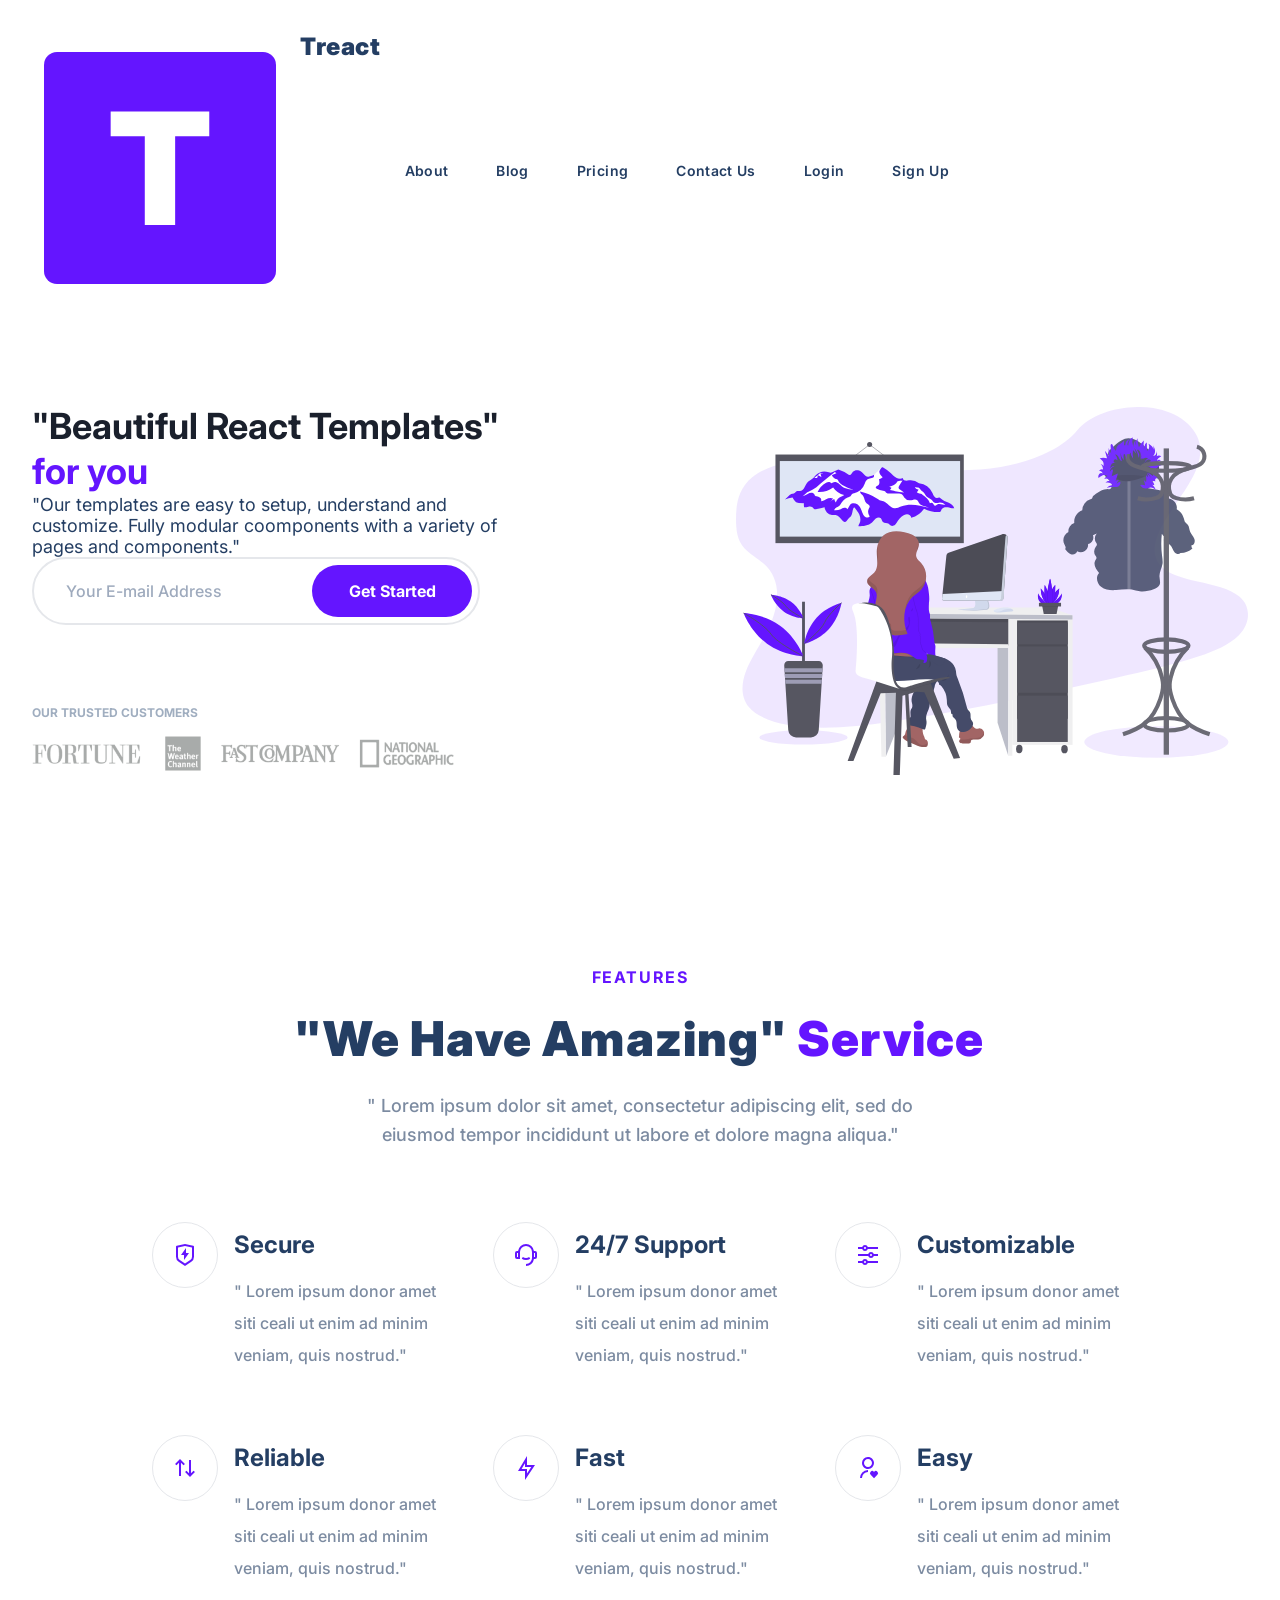
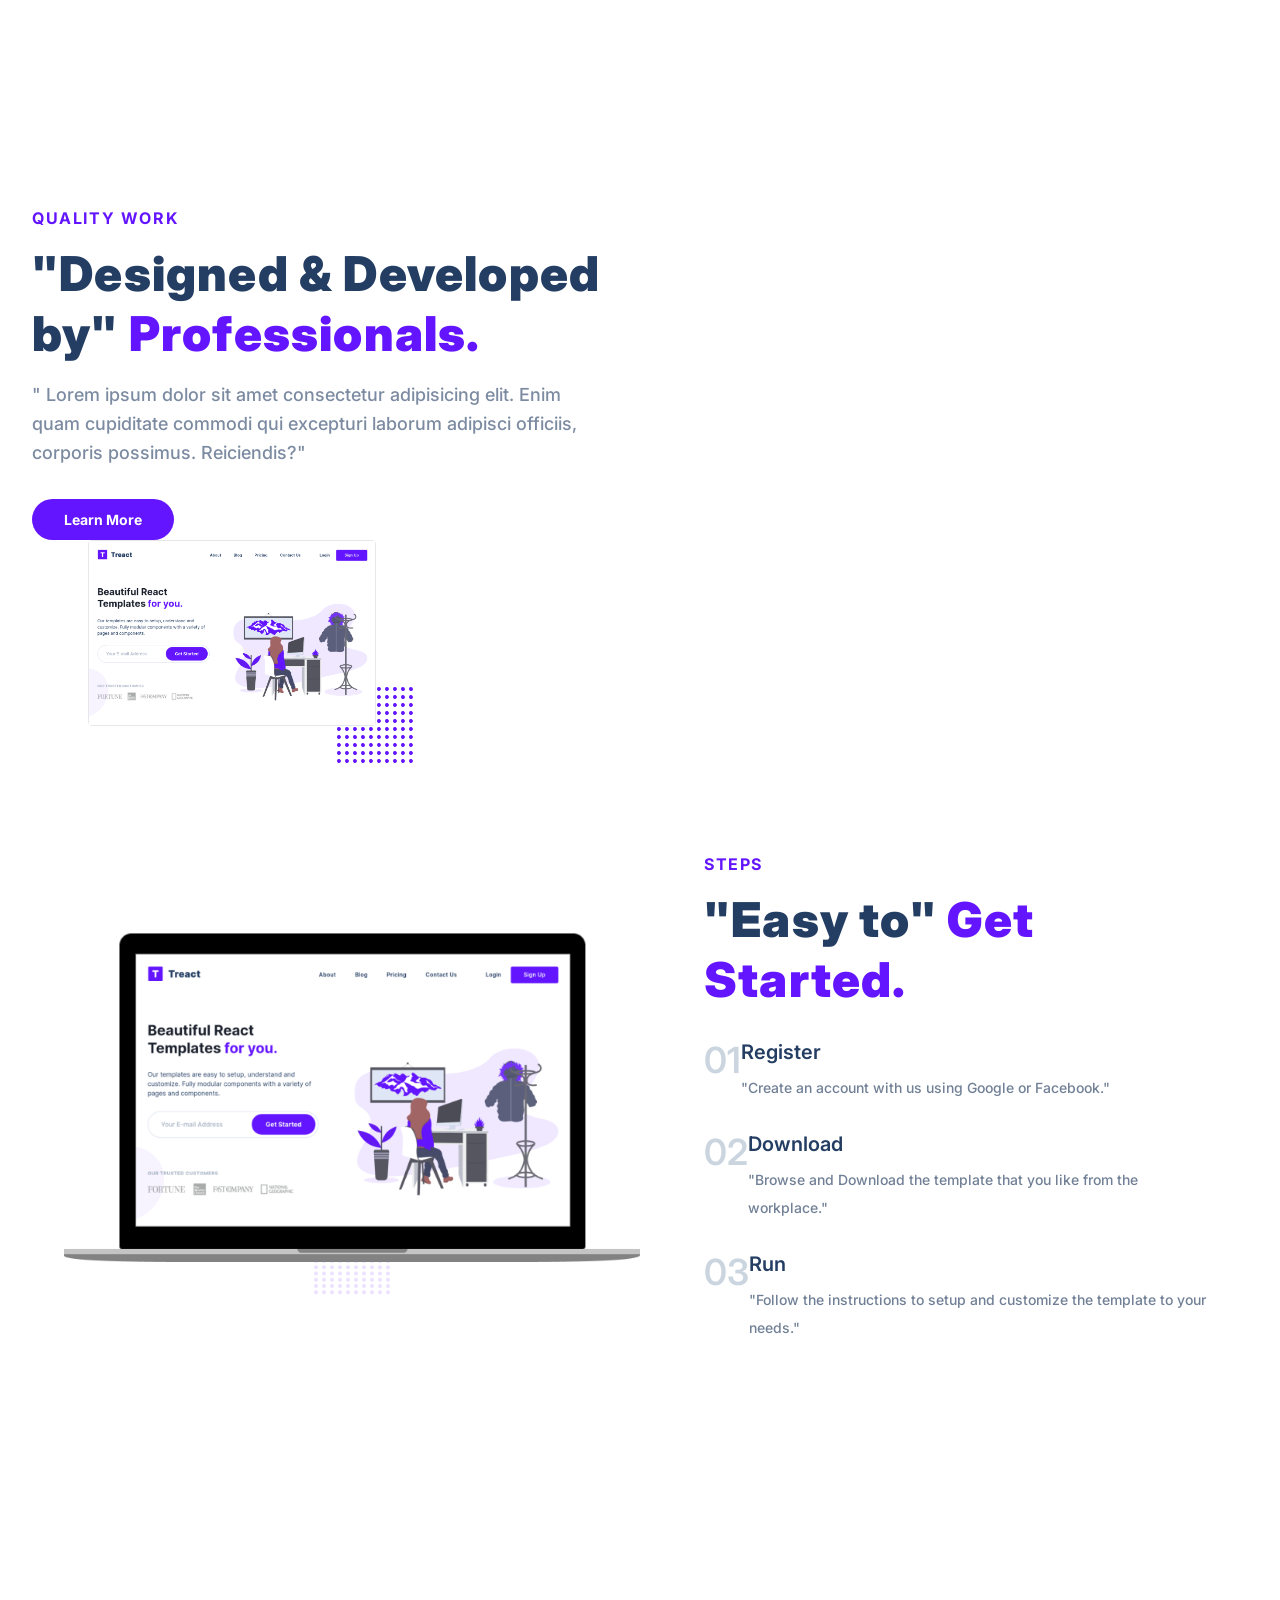
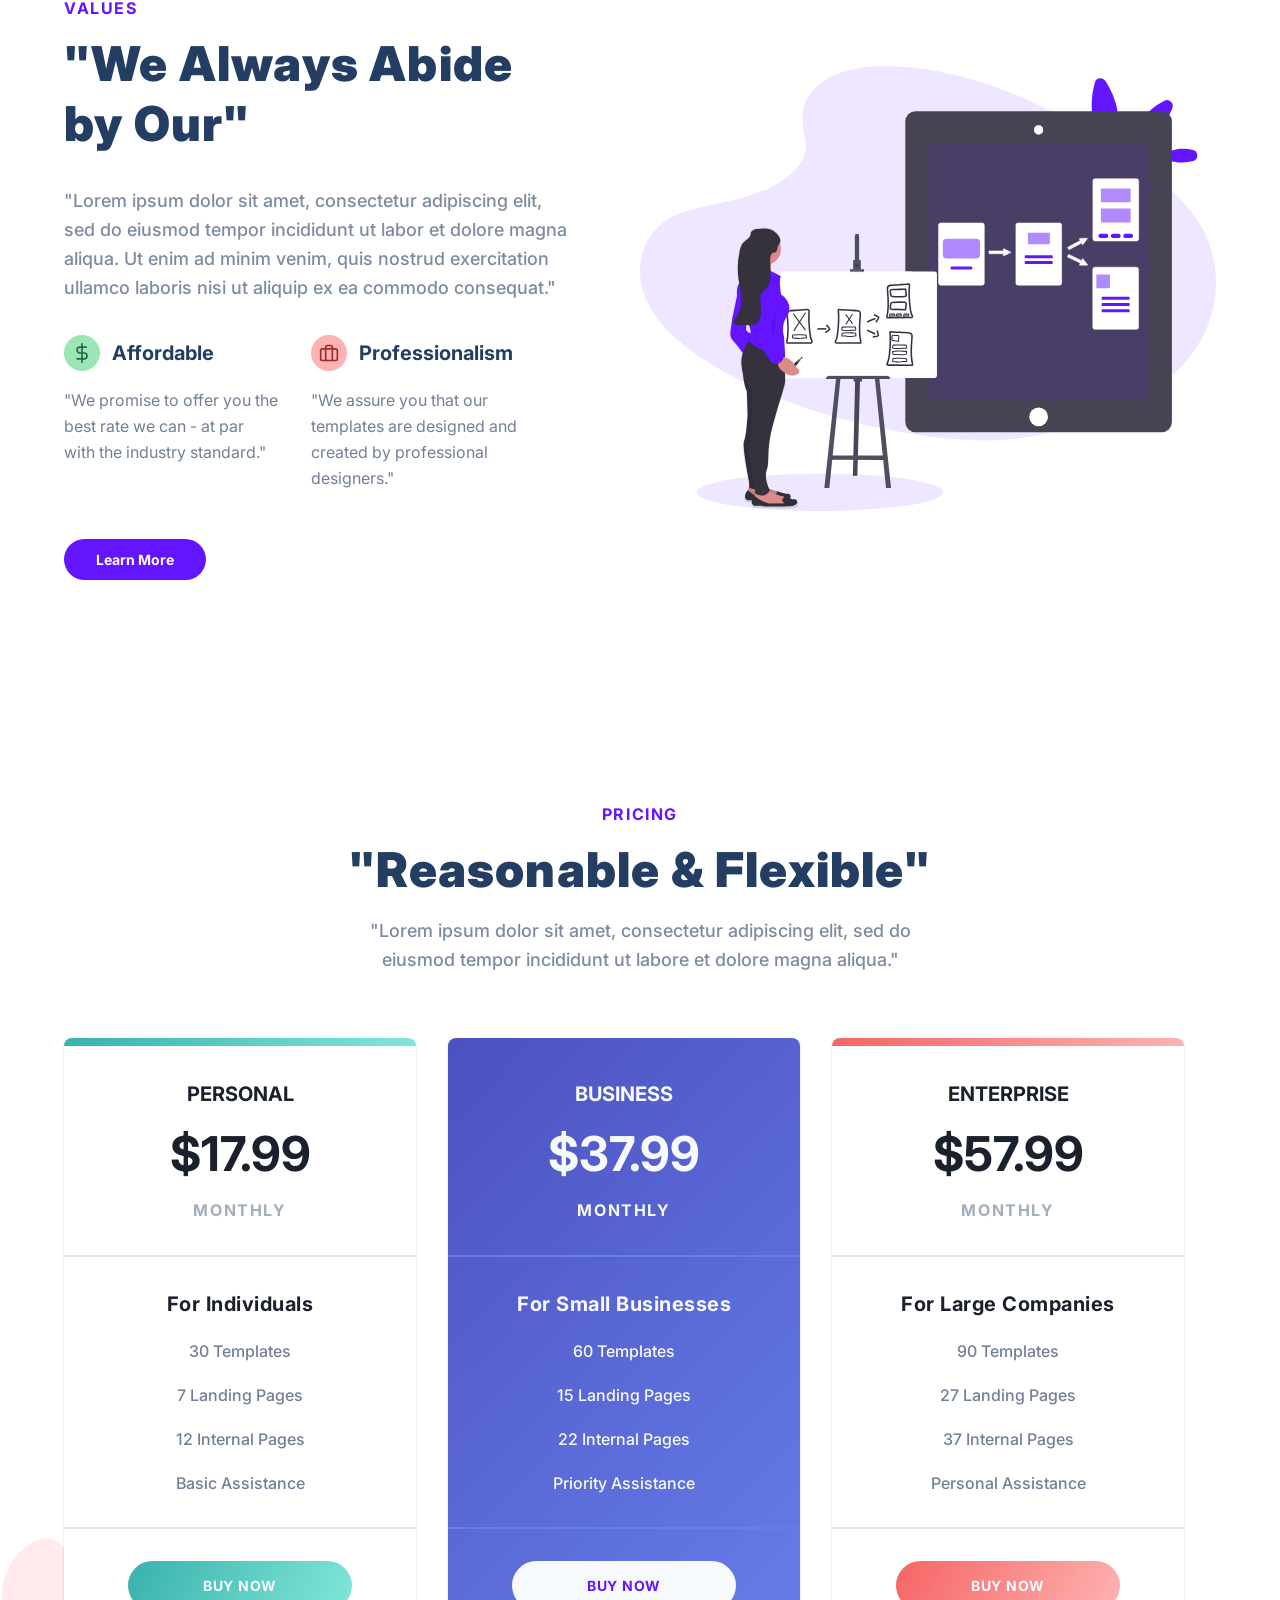
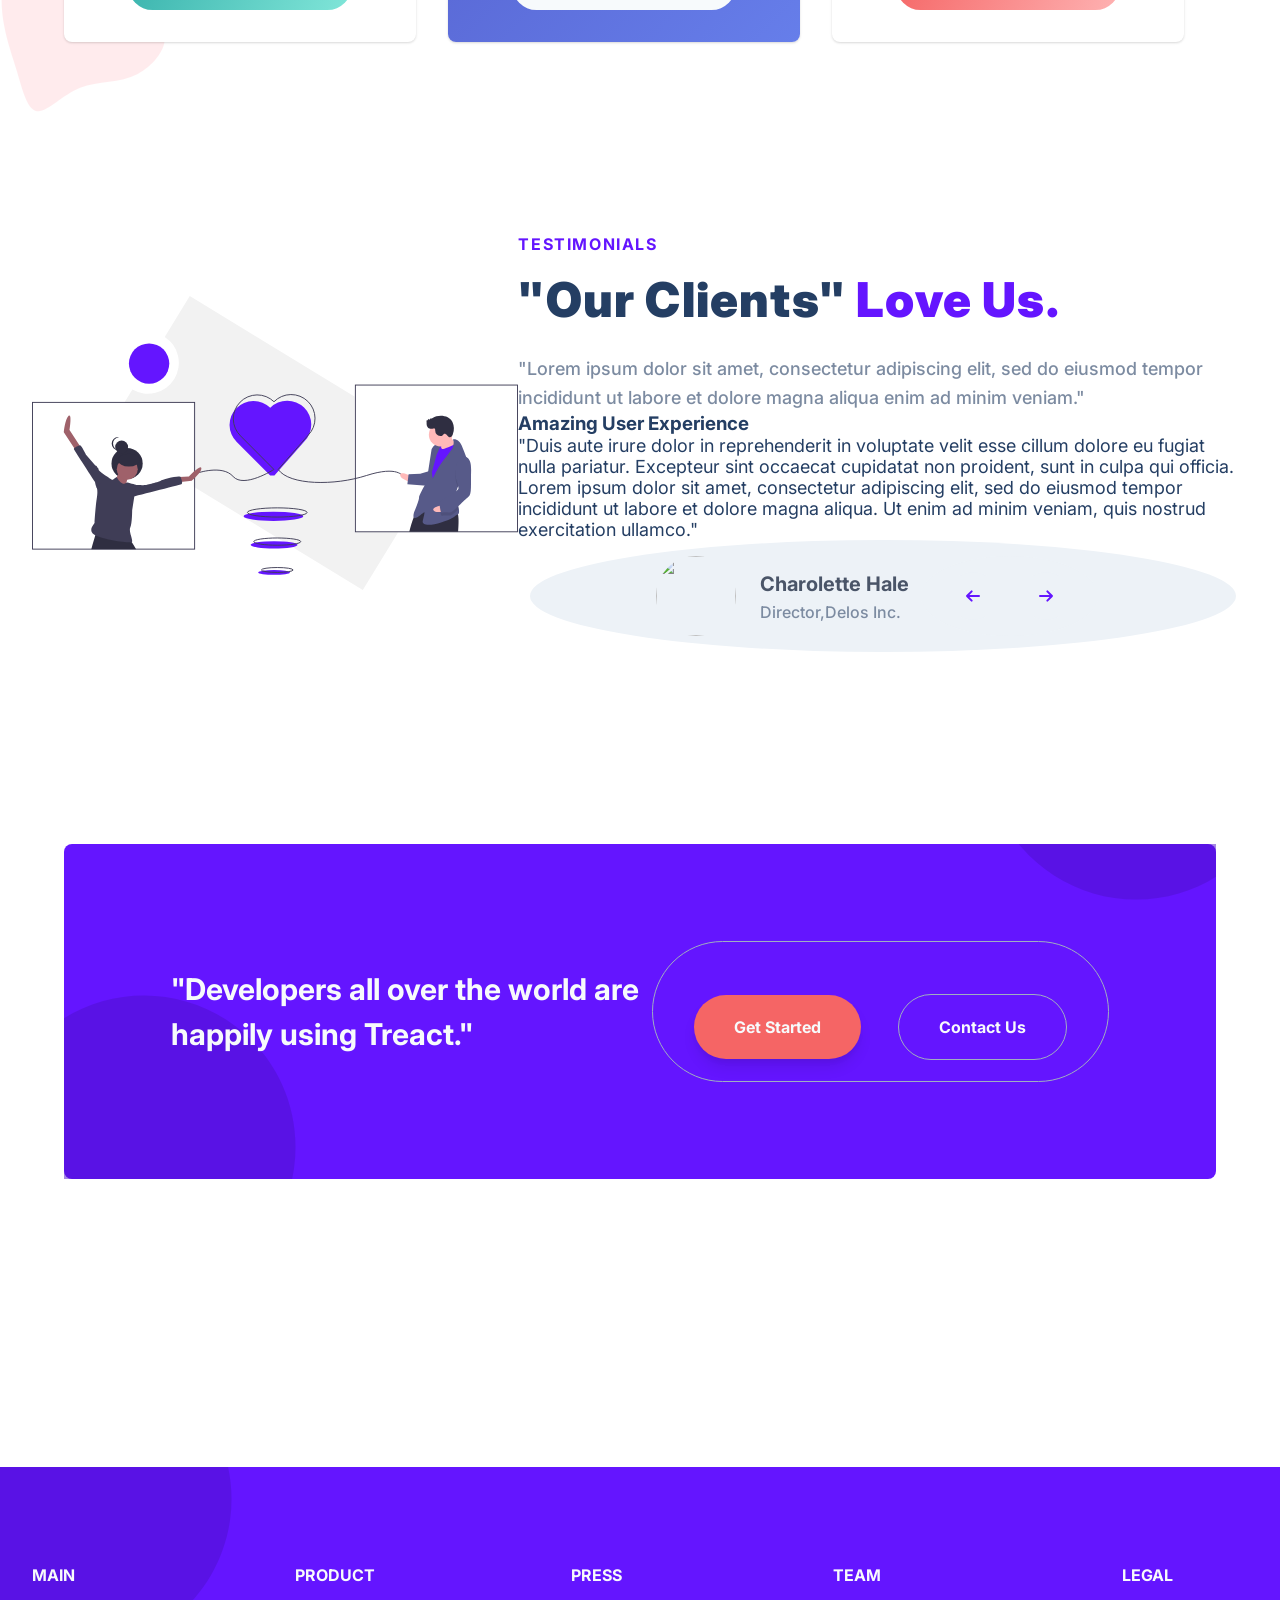
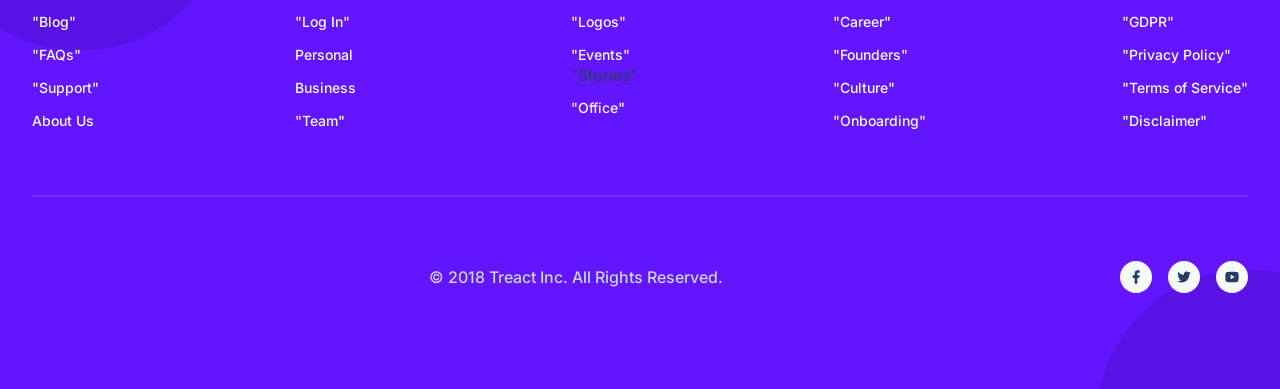
==== index.html @ 3cca5824 "module 2 final project" ====
<!doctype html>
<html lang="en">

<head>
    <meta charset="UTF-8" />
    <meta http-equiv="X-UA-Compatible" content="IE=edge" />
    <meta name="viewport" content="width=device-width, initial-scale=1.0" />
    <title>Module 2 Final project</title>
    <link rel="stylesheet" href="style.css" />
    <link rel="stylesheet" href="https://pro.fontawesome.com/releases/v5.10.0/css/all.css"
        integrity="sha384-AYmEC3Yw5cVb3ZcuHtOA93w35dYTsvhLPVnYs9eStHfGJvOvKxVfELGroGkvsg+p" crossorigin="anonymous" />
    <script src="script.js"></script>
</head>

<body>
    <section id="landing">
        <nav>
            <div class="nav__logo">
                <img src="./assets/logo.svg" alt="LOGO">
            </div>
            <div class="nav__logo--title">Treact</div>
            <div class="nav__links">
                <a href="#" class="nav__link">About</a>
                <a href="#" class="nav__link">Blog</a>
                <a href="#" class="nav__link">Pricing</a>
                <a href="#" class="nav__link">Contact Us</a>
                <a href="#" class="nav__link">Login</a>
                <a href="#" class="nav__link nav__link--primary">Sign Up</a>
            </div>
            <button class="btn__menu" onclick="openMenu()"><svg xmlns="http://www.w3.org/2000/svg" width="24"
                    height="24" viewBox="0 0 24 24" fill="none" stroke="currentColor" stroke-width="2"
                    stroke-linecap="round" stroke-linejoin="round" class="btn__menu--svg">
                    <line x1="3" y1="12" x2="21" y2="12"></line>
                    <line x1="3" y1="6" x2="21" y2="6"></line>
                    <line x1="3" y1="18" x2="21" y2="18"></line>
                </svg>
            </button>
            </div>
        </nav>
        <div class="menu">
            <button class="btn__menu--close" onclick="closeMenu()"><svg xmlns="http://www.w3.org/2000/svg" width="24"
                    height="24" viewBox="0 0 24 24" fill="none" stroke="currentColor" stroke-width="2"
                    stroke-linecap="round" stroke-linejoin="round" class="light___StyledCloseIcon-lj69nl-14 fASujC">
                    <line x1="18" y1="6" x2="6" y2="18"></line>
                    <line x1="6" y1="6" x2="18" y2="18"></line>
                </svg>
            </button>
            <div class="menu__links">
                <a href="about" class="menu__link" onclick="closeMenu()">About</a>
                <a href="blog" class="menu__link" onclick="closeMenu()">Blog</a>
                <a href="pricing" class="menu__link" onclick="closeMenu()">Pricing</a>
                <a href="contact us" class="menu__link" onclick="closeMenu()">Contact us</a>
                <a href="login" class="menu__link" onclick="closeMenu()">Login</a>
                <a href="signup" class="menu__link menu__link--primary" onclick="closeMenu()">Sign up</a>
            </div>
        </div>
        <header>
            <div class="container">
                <div class="row">
                    <div class="header__description">
                        <h1>
                            "Beautiful React Templates"
                            <span class="purple">for you</span>
                        </h1>
                        <p class="header__descriptiton--para">
                            "Our templates are easy to setup, understand and customize. Fully modular coomponents with a
                            variety of pages and components."
                        </p>
                        <div class="header__email">
                            <input type="text" class="header__email--input" placeholder="Your E-mail Address">
                            <button class="header__email--btn">Get Started</button>
                        </div>
                        <p class="header__customers--title">OUR TRUSTED CUSTOMERS</p>
                        <img src="./assets/customers-logo-strip.680ac7c2e8ae28161d2c.png" class="header__customers">
                    </div>
                    <figure class="header__img--wrapper">
                        <img src="./assets/design-illustration-2.6da6a00b20c07c4a9b65d1870679e1b8.svg"
                            class="header__img">
                    </figure>
                </div>
            </div>
        </header>
    </section>
    <main>
        <section id="features">
            <div class="container">
                <div class="row__narrow">
                    <h4 class="section__tag">FEATURES</h4>
                    <h2 class="section__title">
                        "We Have Amazing"
                        <span class="purple">Service</span>
                    </h2>
                    <div class="section__para">
                        " Lorem ipsum dolor sit amet, consectetur adipiscing elit, sed do
                        eiusmod tempor incididunt ut labore et dolore magna aliqua."
                    </div>
                    <div class="features">
                        <div class="feature">
                            <div class="feature__row">
                                <figure class="feature__img--wrapper">
                                    <img src="./assets/shield-icon.daefe14b320b14fbd9cbd18908ac93ec.svg"
                                        class="feature__img">
                                </figure>
                                <div class="feature__text">
                                    <h2 class="feature__title">Secure</h2>
                                    <p class="feature__para">
                                        " Lorem ipsum donor amet siti ceali ut enim ad minim veniam,
                                        quis nostrud."
                                    </p>
                                </div>
                            </div>
                        </div>
                        <div class="feature">
                            <div class="feature__row">
                                <figure class="feature__img--wrapper">
                                    <img src="./assets/support-icon.f9253ffa8cb6ffde5bbaa05eb5136375.svg"
                                        class="feature__img">
                                </figure>
                                <div class="feature__text">
                                    <h2 class="feature__title">24/7 Support</h2>
                                    <p class="feature__para">
                                        " Lorem ipsum donor amet siti ceali ut enim ad minim veniam,
                                        quis nostrud."
                                    </p>
                                </div>
                            </div>
                        </div>
                        <div class="feature">
                            <div class="feature__row">
                                <figure class="feature__img--wrapper">
                                    <img src="./assets/customize-icon.367468c90fd796009b97fbfba67b2c6a.svg"
                                        class="feature__img">
                                </figure>
                                <div class="feature__text">
                                    <h2 class="feature__title">Customizable</h2>
                                    <p class="feature__para">
                                        " Lorem ipsum donor amet siti ceali ut enim ad minim veniam,
                                        quis nostrud."
                                    </p>
                                </div>
                            </div>
                        </div>
                        <div class="feature">
                            <div class="feature__row">
                                <figure class="feature__img--wrapper">
                                    <img src="./assets/reliable-icon.1367510a8f0a1bec76dc425d25f92f43.svg"
                                        class="feature__img">
                                </figure>
                                <div class="feature__text">
                                    <h2 class="feature__title">Reliable</h2>
                                    <p class="feature__para">
                                        " Lorem ipsum donor amet siti ceali ut enim ad minim veniam,
                                        quis nostrud."
                                    </p>
                                </div>
                            </div>
                        </div>
                        <div class="feature">
                            <div class="feature__row">
                                <figure class="feature__img--wrapper">
                                    <img src="./assets/fast-icon.dbb971a73d4805d2fc3bcdacdb55beba.svg"
                                        class="feature__img">
                                </figure>
                                <div class="feature__text">
                                    <h2 class="feature__title">Fast</h2>
                                    <p class="feature__para">
                                        " Lorem ipsum donor amet siti ceali ut enim ad minim veniam,
                                        quis nostrud."
                                    </p>
                                </div>
                            </div>
                        </div>
                        <div class="feature">
                            <div class="feature__row">
                                <figure class="feature__img--wrapper">
                                    <img src="./assets/simple-icon.673b7e1750b2a4ef32907fc164828d00.svg"
                                        class="feature__img">
                                </figure>
                                <div class="feature__text">
                                    <h2 class="feature__title">Easy</h2>
                                    <p class="feature__para">
                                        " Lorem ipsum donor amet siti ceali ut enim ad minim veniam,
                                        quis nostrud."
                                    </p>
                                </div>
                            </div>
                        </div>
                    </div>
                </div>
            </div>
        </section>
        <section id="quality">
            <div class="container">
                <div class="row">
                    <div class="quality__description">
                        <div class="section__tag">QUALITY WORK</div>
                        <h2 class="section__title">
                            "Designed & Developed by"
                            <span class="purple">Professionals.</span>
                        </h2>
                        <p class="section__para">
                            " Lorem ipsum dolor sit amet consectetur adipisicing elit. Enim
                            quam cupiditate commodi qui excepturi laborum adipisci officiis,
                            corporis possimus. Reiciendis?"
                        </p>
                        <button class="btn">Learn More</button>
                        <figure class="quality__img--wrapper">
                            <img src="./assets/hero-screenshot-1.40a097b525c2f8c9808e.png" class="quality__img">
                            <svg viewBox="0 0 1280 1280" class="quality__grid">
                                <path
                                    d="M55 33.5C44.5 37 35 47.6 32.8 58.3c-4.3 20.6 16.3 41.2 36.9 36.9 15.5-3.2 27.5-19 26-33.9-1.1-10.5-9-21.3-19-26.2-6.1-2.9-15.5-3.6-21.7-1.6zM183 33.5c-15.1 5-25.3 21.6-22.2 36.2 2.5 11.9 13.6 23 25.4 25.5 19.4 4.1 39.5-14.2 37.5-33.9-1.1-10.5-9-21.3-19-26.2-6.1-2.9-15.5-3.6-21.7-1.6zM311 33.5c-10.5 3.5-20 14.1-22.2 24.8-4.3 20.6 16.3 41.2 36.9 36.9 15.5-3.2 27.5-19 26-33.9-1.1-10.5-9-21.3-19-26.2-6.1-2.9-15.5-3.6-21.7-1.6zM439 33.5c-10.5 3.5-20 14.1-22.2 24.8-4.3 20.6 16.3 41.2 36.9 36.9 15.5-3.2 27.5-19 26-33.9-1.1-10.5-9-21.3-19-26.2-6.1-2.9-15.5-3.6-21.7-1.6zM567 33.5c-10.5 3.5-20 14.1-22.2 24.8-4.3 20.6 16.3 41.2 36.9 36.9 15.5-3.2 27.5-19 26-33.9-1.1-10.5-9-21.3-19-26.2-6.1-2.9-15.5-3.6-21.7-1.6zM695 33.5c-10.5 3.5-20 14.1-22.2 24.8-4.3 20.6 16.3 41.2 36.9 36.9 15.5-3.2 27.5-19 26-33.9-1.1-10.5-9-21.3-19-26.2-6.1-2.9-15.5-3.6-21.7-1.6zM823 33.5c-10.5 3.5-20 14.1-22.2 24.8-4.3 20.6 16.3 41.2 36.9 36.9 15.5-3.2 27.5-19 26-33.9-1.1-10.5-9-21.3-19-26.2-6.1-2.9-15.5-3.6-21.7-1.6zM951 33.5c-10.5 3.5-20 14.1-22.2 24.8-4.3 20.6 16.3 41.2 36.9 36.9 15.5-3.2 27.5-19 26-33.9-1.1-10.5-9-21.3-19-26.2-6.1-2.9-15.5-3.6-21.7-1.6zM1079 33.5c-10.5 3.5-20 14.1-22.2 24.8-2.5 11.7 3.2 24.4 14.2 31.9 10.7 7.4 22.9 7.5 33.7.3 17.7-11.8 20.1-33.8 5.3-48.5-8.5-8.6-20.7-11.9-31-8.5zM1207 33.5c-10.5 3.5-20 14.1-22.2 24.8-2.5 11.7 3.2 24.4 14.2 31.9 10.7 7.4 22.9 7.5 33.7.3 17.7-11.8 20.1-33.8 5.3-48.5-8.5-8.6-20.7-11.9-31-8.5zM55 161.5c-10.5 3.5-20 14.1-22.2 24.8-4.3 20.6 16.3 41.2 36.9 36.9 15.5-3.2 27.5-19 26-33.9-1.1-10.5-9-21.3-19-26.2-6.1-2.9-15.5-3.6-21.7-1.6zM183 161.5c-15.1 5-25.3 21.6-22.2 36.2 2.5 11.9 13.6 23 25.4 25.5 19.4 4.1 39.5-14.2 37.5-33.9-1.1-10.5-9-21.3-19-26.2-6.1-2.9-15.5-3.6-21.7-1.6zM311 161.5c-10.5 3.5-20 14.1-22.2 24.8-4.3 20.6 16.3 41.2 36.9 36.9 15.5-3.2 27.5-19 26-33.9-1.1-10.5-9-21.3-19-26.2-6.1-2.9-15.5-3.6-21.7-1.6zM439 161.5c-10.5 3.5-20 14.1-22.2 24.8-4.3 20.6 16.3 41.2 36.9 36.9 15.5-3.2 27.5-19 26-33.9-1.1-10.5-9-21.3-19-26.2-6.1-2.9-15.5-3.6-21.7-1.6zM567 161.5c-10.5 3.5-20 14.1-22.2 24.8-4.3 20.6 16.3 41.2 36.9 36.9 15.5-3.2 27.5-19 26-33.9-1.1-10.5-9-21.3-19-26.2-6.1-2.9-15.5-3.6-21.7-1.6zM695 161.5c-10.5 3.5-20 14.1-22.2 24.8-4.3 20.6 16.3 41.2 36.9 36.9 15.5-3.2 27.5-19 26-33.9-1.1-10.5-9-21.3-19-26.2-6.1-2.9-15.5-3.6-21.7-1.6zM823 161.5c-10.5 3.5-20 14.1-22.2 24.8-4.3 20.6 16.3 41.2 36.9 36.9 15.5-3.2 27.5-19 26-33.9-1.1-10.5-9-21.3-19-26.2-6.1-2.9-15.5-3.6-21.7-1.6zM951 161.5c-10.5 3.5-20 14.1-22.2 24.8-4.3 20.6 16.3 41.2 36.9 36.9 15.5-3.2 27.5-19 26-33.9-1.1-10.5-9-21.3-19-26.2-6.1-2.9-15.5-3.6-21.7-1.6zM1079 161.5c-10.5 3.5-20 14.1-22.2 24.8-2.5 11.7 3.2 24.4 14.2 31.9 10.7 7.4 22.9 7.5 33.7.3 17.7-11.8 20.1-33.8 5.3-48.5-8.5-8.6-20.7-11.9-31-8.5zM1207 161.5c-10.5 3.5-20 14.1-22.2 24.8-2.5 11.7 3.2 24.4 14.2 31.9 10.7 7.4 22.9 7.5 33.7.3 17.7-11.8 20.1-33.8 5.3-48.5-8.5-8.6-20.7-11.9-31-8.5zM55 289.5c-10.5 3.5-20 14.1-22.2 24.8-4.3 20.6 16.3 41.2 36.9 36.9 15.5-3.2 27.5-19 26-33.9-1.1-10.5-9-21.3-19-26.2-6.1-2.9-15.5-3.6-21.7-1.6zM183 289.5c-10.5 3.5-20 14.1-22.2 24.8-4.3 20.6 16.3 41.2 36.9 36.9 15.5-3.2 27.5-19 26-33.9-1.1-10.5-9-21.3-19-26.2-6.1-2.9-15.5-3.6-21.7-1.6zM311 289.5c-10.5 3.5-20 14.1-22.2 24.8-4.3 20.6 16.3 41.2 36.9 36.9 15.5-3.2 27.5-19 26-33.9-1.1-10.5-9-21.3-19-26.2-6.1-2.9-15.5-3.6-21.7-1.6zM439 289.5c-10.5 3.5-20 14.1-22.2 24.8-4.3 20.6 16.3 41.2 36.9 36.9 15.5-3.2 27.5-19 26-33.9-1.1-10.5-9-21.3-19-26.2-6.1-2.9-15.5-3.6-21.7-1.6zM567 289.5c-10.5 3.5-20 14.1-22.2 24.8-4.3 20.6 16.3 41.2 36.9 36.9 15.5-3.2 27.5-19 26-33.9-1.1-10.5-9-21.3-19-26.2-6.1-2.9-15.5-3.6-21.7-1.6zM695 289.5c-10.5 3.5-20 14.1-22.2 24.8-4.3 20.6 16.3 41.2 36.9 36.9 15.5-3.2 27.5-19 26-33.9-1.1-10.5-9-21.3-19-26.2-6.1-2.9-15.5-3.6-21.7-1.6zM823 289.5c-10.5 3.5-20 14.1-22.2 24.8-4.3 20.6 16.3 41.2 36.9 36.9 15.5-3.2 27.5-19 26-33.9-1.1-10.5-9-21.3-19-26.2-6.1-2.9-15.5-3.6-21.7-1.6zM951 289.5c-10.5 3.5-20 14.1-22.2 24.8-4.3 20.6 16.3 41.2 36.9 36.9 15.5-3.2 27.5-19 26-33.9-1.1-10.5-9-21.3-19-26.2-6.1-2.9-15.5-3.6-21.7-1.6zM1079 289.5c-10.5 3.5-20 14.1-22.2 24.8-4.3 20.6 16.3 41.2 36.9 36.9 15.5-3.2 27.5-19 26-33.9-1.1-10.5-9-21.3-19-26.2-6.1-2.9-15.5-3.6-21.7-1.6zM1207 289.5c-10.5 3.5-20 14.1-22.2 24.8-4.3 20.6 16.3 41.2 36.9 36.9 15.5-3.2 27.5-19 26-33.9-1.1-10.5-9-21.3-19-26.2-6.1-2.9-15.5-3.6-21.7-1.6zM55 417.5c-10.5 3.5-20 14.1-22.2 24.8-4.3 20.6 16.3 41.2 36.9 36.9 15.5-3.2 27.5-19 26-33.9-1.1-10.5-9-21.3-19-26.2-6.1-2.9-15.5-3.6-21.7-1.6zM183 417.5c-10.5 3.5-20 14.1-22.2 24.8-4.3 20.6 16.3 41.2 36.9 36.9 15.5-3.2 27.5-19 26-33.9-1.1-10.5-9-21.3-19-26.2-6.1-2.9-15.5-3.6-21.7-1.6zM311 417.5c-10.5 3.5-20 14.1-22.2 24.8-4.3 20.6 16.3 41.2 36.9 36.9 15.5-3.2 27.5-19 26-33.9-1.1-10.5-9-21.3-19-26.2-6.1-2.9-15.5-3.6-21.7-1.6zM439 417.5c-10.5 3.5-20 14.1-22.2 24.8-4.3 20.6 16.3 41.2 36.9 36.9 15.5-3.2 27.5-19 26-33.9-1.1-10.5-9-21.3-19-26.2-6.1-2.9-15.5-3.6-21.7-1.6zM567 417.5c-10.5 3.5-20 14.1-22.2 24.8-4.3 20.6 16.3 41.2 36.9 36.9 15.5-3.2 27.5-19 26-33.9-1.1-10.5-9-21.3-19-26.2-6.1-2.9-15.5-3.6-21.7-1.6zM695 417.5c-10.5 3.5-20 14.1-22.2 24.8-4.3 20.6 16.3 41.2 36.9 36.9 15.5-3.2 27.5-19 26-33.9-1.1-10.5-9-21.3-19-26.2-6.1-2.9-15.5-3.6-21.7-1.6zM823 417.5c-10.5 3.5-20 14.1-22.2 24.8-4.3 20.6 16.3 41.2 36.9 36.9 15.5-3.2 27.5-19 26-33.9-1.1-10.5-9-21.3-19-26.2-6.1-2.9-15.5-3.6-21.7-1.6zM951 417.5c-10.5 3.5-20 14.1-22.2 24.8-4.3 20.6 16.3 41.2 36.9 36.9 15.5-3.2 27.5-19 26-33.9-1.1-10.5-9-21.3-19-26.2-6.1-2.9-15.5-3.6-21.7-1.6zM1079 417.5c-10.5 3.5-20 14.1-22.2 24.8-4.3 20.6 16.3 41.2 36.9 36.9 15.5-3.2 27.5-19 26-33.9-1.1-10.5-9-21.3-19-26.2-6.1-2.9-15.5-3.6-21.7-1.6zM1207 417.5c-10.5 3.5-20 14.1-22.2 24.8-4.3 20.6 16.3 41.2 36.9 36.9 15.5-3.2 27.5-19 26-33.9-1.1-10.5-9-21.3-19-26.2-6.1-2.9-15.5-3.6-21.7-1.6zM55 545.5c-10.5 3.5-20 14.1-22.2 24.8-4.3 20.6 16.3 41.2 36.9 36.9 15.5-3.2 27.5-19 26-33.9-1.1-10.5-9-21.3-19-26.2-6.1-2.9-15.5-3.6-21.7-1.6zM183 545.5c-10.5 3.5-20 14.1-22.2 24.8-4.3 20.6 16.3 41.2 36.9 36.9 15.5-3.2 27.5-19 26-33.9-1.1-10.5-9-21.3-19-26.2-6.1-2.9-15.5-3.6-21.7-1.6zM311 545.5c-10.5 3.5-20 14.1-22.2 24.8-4.3 20.6 16.3 41.2 36.9 36.9 15.5-3.2 27.5-19 26-33.9-1.1-10.5-9-21.3-19-26.2-6.1-2.9-15.5-3.6-21.7-1.6zM439 545.5c-10.5 3.5-20 14.1-22.2 24.8-4.3 20.6 16.3 41.2 36.9 36.9 15.5-3.2 27.5-19 26-33.9-1.1-10.5-9-21.3-19-26.2-6.1-2.9-15.5-3.6-21.7-1.6zM567 545.5c-10.5 3.5-20 14.1-22.2 24.8-4.3 20.6 16.3 41.2 36.9 36.9 15.5-3.2 27.5-19 26-33.9-1.1-10.5-9-21.3-19-26.2-6.1-2.9-15.5-3.6-21.7-1.6zM695 545.5c-10.5 3.5-20 14.1-22.2 24.8-4.3 20.6 16.3 41.2 36.9 36.9 15.5-3.2 27.5-19 26-33.9-1.1-10.5-9-21.3-19-26.2-6.1-2.9-15.5-3.6-21.7-1.6zM823 545.5c-10.5 3.5-20 14.1-22.2 24.8-4.3 20.6 16.3 41.2 36.9 36.9 15.5-3.2 27.5-19 26-33.9-1.1-10.5-9-21.3-19-26.2-6.1-2.9-15.5-3.6-21.7-1.6zM951 545.5c-10.5 3.5-20 14.1-22.2 24.8-4.3 20.6 16.3 41.2 36.9 36.9 15.5-3.2 27.5-19 26-33.9-1.1-10.5-9-21.3-19-26.2-6.1-2.9-15.5-3.6-21.7-1.6zM1079 545.5c-10.5 3.5-20 14.1-22.2 24.8-4.3 20.6 16.3 41.2 36.9 36.9 15.5-3.2 27.5-19 26-33.9-1.1-10.5-9-21.3-19-26.2-6.1-2.9-15.5-3.6-21.7-1.6zM1207 545.5c-10.5 3.5-20 14.1-22.2 24.8-4.3 20.6 16.3 41.2 36.9 36.9 15.5-3.2 27.5-19 26-33.9-1.1-10.5-9-21.3-19-26.2-6.1-2.9-15.5-3.6-21.7-1.6zM55 673.5c-10.5 3.5-20 14.1-22.2 24.8-4.3 20.6 16.3 41.2 36.9 36.9 15.5-3.2 27.5-19 26-33.9-1.1-10.5-9-21.3-19-26.2-6.1-2.9-15.5-3.6-21.7-1.6zM183 673.5c-10.5 3.5-20 14.1-22.2 24.8-4.3 20.6 16.3 41.2 36.9 36.9 15.5-3.2 27.5-19 26-33.9-1.1-10.5-9-21.3-19-26.2-6.1-2.9-15.5-3.6-21.7-1.6zM311 673.5c-10.5 3.5-20 14.1-22.2 24.8-4.3 20.6 16.3 41.2 36.9 36.9 15.5-3.2 27.5-19 26-33.9-1.1-10.5-9-21.3-19-26.2-6.1-2.9-15.5-3.6-21.7-1.6zM439 673.5c-10.5 3.5-20 14.1-22.2 24.8-4.3 20.6 16.3 41.2 36.9 36.9 15.5-3.2 27.5-19 26-33.9-1.1-10.5-9-21.3-19-26.2-6.1-2.9-15.5-3.6-21.7-1.6zM567 673.5c-10.5 3.5-20 14.1-22.2 24.8-4.3 20.6 16.3 41.2 36.9 36.9 15.5-3.2 27.5-19 26-33.9-1.1-10.5-9-21.3-19-26.2-6.1-2.9-15.5-3.6-21.7-1.6zM695 673.5c-10.5 3.5-20 14.1-22.2 24.8-4.3 20.6 16.3 41.2 36.9 36.9 15.5-3.2 27.5-19 26-33.9-1.1-10.5-9-21.3-19-26.2-6.1-2.9-15.5-3.6-21.7-1.6zM823 673.5c-10.5 3.5-20 14.1-22.2 24.8-4.3 20.6 16.3 41.2 36.9 36.9 15.5-3.2 27.5-19 26-33.9-1.1-10.5-9-21.3-19-26.2-6.1-2.9-15.5-3.6-21.7-1.6zM951 673.5c-10.5 3.5-20 14.1-22.2 24.8-4.3 20.6 16.3 41.2 36.9 36.9 15.5-3.2 27.5-19 26-33.9-1.1-10.5-9-21.3-19-26.2-6.1-2.9-15.5-3.6-21.7-1.6zM1079 673.5c-10.5 3.5-20 14.1-22.2 24.8-4.3 20.6 16.3 41.2 36.9 36.9 15.5-3.2 27.5-19 26-33.9-1.1-10.5-9-21.3-19-26.2-6.1-2.9-15.5-3.6-21.7-1.6zM1207 673.5c-10.5 3.5-20 14.1-22.2 24.8-4.3 20.6 16.3 41.2 36.9 36.9 15.5-3.2 27.5-19 26-33.9-1.1-10.5-9-21.3-19-26.2-6.1-2.9-15.5-3.6-21.7-1.6zM55 801.5c-10.5 3.5-20 14.1-22.2 24.8-4.3 20.6 16.3 41.2 36.9 36.9 15.5-3.2 27.5-19 26-33.9-1.1-10.5-9-21.3-19-26.2-6.1-2.9-15.5-3.6-21.7-1.6zM183 801.5c-10.5 3.5-20 14.1-22.2 24.8-4.3 20.6 16.3 41.2 36.9 36.9 15.5-3.2 27.5-19 26-33.9-1.1-10.5-9-21.3-19-26.2-6.1-2.9-15.5-3.6-21.7-1.6zM311 801.5c-10.5 3.5-20 14.1-22.2 24.8-2.5 11.7 3.2 24.4 14.2 31.9 10.7 7.4 22.9 7.5 33.7.3 17.7-11.8 20.1-33.8 5.3-48.5-8.5-8.6-20.7-11.9-31-8.5zM439 801.5c-10.5 3.5-20 14.1-22.2 24.8-2.5 11.7 3.2 24.4 14.2 31.9 10.7 7.4 22.9 7.5 33.7.3 17.7-11.8 20.1-33.8 5.3-48.5-8.5-8.6-20.7-11.9-31-8.5zM567 801.5c-15.1 5-25.3 21.6-22.2 36.2 2.5 11.9 13.6 23 25.5 25.5 19.3 4.1 39.4-14.2 37.4-33.9-1.1-10.5-9-21.3-19-26.2-6.1-2.9-15.5-3.6-21.7-1.6zM695 801.5c-15.1 5-25.3 21.6-22.2 36.2 2.5 11.9 13.6 23 25.5 25.5 19.3 4.1 39.4-14.2 37.4-33.9-1.1-10.5-9-21.3-19-26.2-6.1-2.9-15.5-3.6-21.7-1.6zM823 801.5c-15.1 5-25.3 21.6-22.2 36.2 2.5 11.9 13.6 23 25.5 25.5 19.3 4.1 39.4-14.2 37.4-33.9-1.1-10.5-9-21.3-19-26.2-6.1-2.9-15.5-3.6-21.7-1.6zM951 801.5c-15.1 5-25.3 21.6-22.2 36.2 2.5 11.9 13.6 23 25.5 25.5 19.3 4.1 39.4-14.2 37.4-33.9-1.1-10.5-9-21.3-19-26.2-6.1-2.9-15.5-3.6-21.7-1.6zM1079 801.5c-10.5 3.5-20 14.1-22.2 24.8-4.3 20.6 16.3 41.2 36.9 36.9 15.5-3.2 27.5-19 26-33.9-1.1-10.5-9-21.3-19-26.2-6.1-2.9-15.5-3.6-21.7-1.6zM1207 801.5c-10.5 3.5-20 14.1-22.2 24.8-4.3 20.6 16.3 41.2 36.9 36.9 15.5-3.2 27.5-19 26-33.9-1.1-10.5-9-21.3-19-26.2-6.1-2.9-15.5-3.6-21.7-1.6zM55 929.5c-10.5 3.5-20 14.1-22.2 24.8-4.3 20.6 16.3 41.2 36.9 36.9 15.5-3.2 27.5-19 26-33.9-1.1-10.5-9-21.3-19-26.2-6.1-2.9-15.5-3.6-21.7-1.6zM183 929.5c-10.5 3.5-20 14.1-22.2 24.8-4.3 20.6 16.3 41.2 36.9 36.9 15.5-3.2 27.5-19 26-33.9-1.1-10.5-9-21.3-19-26.2-6.1-2.9-15.5-3.6-21.7-1.6zM311 929.5c-10.5 3.5-20 14.1-22.2 24.8-2.5 11.7 3.2 24.4 14.2 31.9 10.7 7.4 22.9 7.5 33.7.3 17.7-11.8 20.1-33.8 5.3-48.5-8.5-8.6-20.7-11.9-31-8.5zM439 929.5c-10.5 3.5-20 14.1-22.2 24.8-2.5 11.7 3.2 24.4 14.2 31.9 10.7 7.4 22.9 7.5 33.7.3 17.7-11.8 20.1-33.8 5.3-48.5-8.5-8.6-20.7-11.9-31-8.5zM567 929.5c-15.1 5-25.3 21.6-22.2 36.2 2.5 11.9 13.6 23 25.5 25.5 19.3 4.1 39.4-14.2 37.4-33.9-1.1-10.5-9-21.3-19-26.2-6.1-2.9-15.5-3.6-21.7-1.6zM695 929.5c-15.1 5-25.3 21.6-22.2 36.2 2.5 11.9 13.6 23 25.5 25.5 19.3 4.1 39.4-14.2 37.4-33.9-1.1-10.5-9-21.3-19-26.2-6.1-2.9-15.5-3.6-21.7-1.6zM823 929.5c-15.1 5-25.3 21.6-22.2 36.2 2.5 11.9 13.6 23 25.5 25.5 19.3 4.1 39.4-14.2 37.4-33.9-1.1-10.5-9-21.3-19-26.2-6.1-2.9-15.5-3.6-21.7-1.6zM951 929.5c-15.1 5-25.3 21.6-22.2 36.2 2.5 11.9 13.6 23 25.5 25.5 19.3 4.1 39.4-14.2 37.4-33.9-1.1-10.5-9-21.3-19-26.2-6.1-2.9-15.5-3.6-21.7-1.6zM1079 929.5c-10.5 3.5-20 14.1-22.2 24.8-4.3 20.6 16.3 41.2 36.9 36.9 15.5-3.2 27.5-19 26-33.9-1.1-10.5-9-21.3-19-26.2-6.1-2.9-15.5-3.6-21.7-1.6zM1207 929.5c-10.5 3.5-20 14.1-22.2 24.8-4.3 20.6 16.3 41.2 36.9 36.9 15.5-3.2 27.5-19 26-33.9-1.1-10.5-9-21.3-19-26.2-6.1-2.9-15.5-3.6-21.7-1.6zM55 1057.5c-10.5 3.5-20 14.1-22.2 24.8-4.3 20.6 16.3 41.2 36.9 36.9 15.5-3.2 27.5-19 26-33.9-1.1-10.5-9-21.3-19-26.2-6.1-2.9-15.5-3.6-21.7-1.6zM183 1057.5c-10.5 3.5-20 14.1-22.2 24.8-4.3 20.6 16.3 41.2 36.9 36.9 15.5-3.2 27.5-19 26-33.9-1.1-10.5-9-21.3-19-26.2-6.1-2.9-15.5-3.6-21.7-1.6zM311 1057.5c-10.5 3.5-20 14.1-22.2 24.8-2.5 11.7 3.2 24.4 14.2 31.9 10.7 7.4 22.9 7.5 33.7.3 17.7-11.8 20.1-33.8 5.3-48.5-8.5-8.6-20.7-11.9-31-8.5zM439 1057.5c-10.5 3.5-20 14.1-22.2 24.8-2.5 11.7 3.2 24.4 14.2 31.9 10.7 7.4 22.9 7.5 33.7.3 17.7-11.8 20.1-33.8 5.3-48.5-8.5-8.6-20.7-11.9-31-8.5zM567 1057.5c-10.5 3.5-20 14.1-22.2 24.8-4.3 20.6 16.3 41.2 36.9 36.9 15.5-3.2 27.5-19 26-33.9-1.1-10.5-9-21.3-19-26.2-6.1-2.9-15.5-3.6-21.7-1.6zM695 1057.5c-10.5 3.5-20 14.1-22.2 24.8-4.3 20.6 16.3 41.2 36.9 36.9 15.5-3.2 27.5-19 26-33.9-1.1-10.5-9-21.3-19-26.2-6.1-2.9-15.5-3.6-21.7-1.6zM823 1057.5c-10.5 3.5-20 14.1-22.2 24.8-4.3 20.6 16.3 41.2 36.9 36.9 15.5-3.2 27.5-19 26-33.9-1.1-10.5-9-21.3-19-26.2-6.1-2.9-15.5-3.6-21.7-1.6zM951 1057.5c-10.5 3.5-20 14.1-22.2 24.8-4.3 20.6 16.3 41.2 36.9 36.9 15.5-3.2 27.5-19 26-33.9-1.1-10.5-9-21.3-19-26.2-6.1-2.9-15.5-3.6-21.7-1.6zM1079 1057.5c-10.5 3.5-20 14.1-22.2 24.8-4.3 20.6 16.3 41.2 36.9 36.9 15.5-3.2 27.5-19 26-33.9-1.1-10.5-9-21.3-19-26.2-6.1-2.9-15.5-3.6-21.7-1.6zM1207 1057.5c-10.5 3.5-20 14.1-22.2 24.8-4.3 20.6 16.3 41.2 36.9 36.9 15.5-3.2 27.5-19 26-33.9-1.1-10.5-9-21.3-19-26.2-6.1-2.9-15.5-3.6-21.7-1.6zM55 1185.5c-10.5 3.5-20 14.1-22.2 24.8-4.3 20.6 16.3 41.2 36.9 36.9 15.5-3.2 27.5-19 26-33.9-1.1-10.5-9-21.3-19-26.2-6.1-2.9-15.5-3.6-21.7-1.6zM183 1185.5c-10.5 3.5-20 14.1-22.2 24.8-4.3 20.6 16.3 41.2 36.9 36.9 15.5-3.2 27.5-19 26-33.9-1.1-10.5-9-21.3-19-26.2-6.1-2.9-15.5-3.6-21.7-1.6zM311 1185.5c-10.5 3.5-20 14.1-22.2 24.8-4.3 20.6 16.3 41.2 36.9 36.9 15.5-3.2 27.5-19 26-33.9-1.1-10.5-9-21.3-19-26.2-6.1-2.9-15.5-3.6-21.7-1.6zM439 1185.5c-10.5 3.5-20 14.1-22.2 24.8-4.3 20.6 16.3 41.2 36.9 36.9 15.5-3.2 27.5-19 26-33.9-1.1-10.5-9-21.3-19-26.2-6.1-2.9-15.5-3.6-21.7-1.6zM567 1185.5c-10.5 3.5-20 14.1-22.2 24.8-4.3 20.6 16.3 41.2 36.9 36.9 15.5-3.2 27.5-19 26-33.9-1.1-10.5-9-21.3-19-26.2-6.1-2.9-15.5-3.6-21.7-1.6zM695 1185.5c-10.5 3.5-20 14.1-22.2 24.8-4.3 20.6 16.3 41.2 36.9 36.9 15.5-3.2 27.5-19 26-33.9-1.1-10.5-9-21.3-19-26.2-6.1-2.9-15.5-3.6-21.7-1.6zM823 1185.5c-10.5 3.5-20 14.1-22.2 24.8-4.3 20.6 16.3 41.2 36.9 36.9 15.5-3.2 27.5-19 26-33.9-1.1-10.5-9-21.3-19-26.2-6.1-2.9-15.5-3.6-21.7-1.6zM951 1185.5c-10.5 3.5-20 14.1-22.2 24.8-4.3 20.6 16.3 41.2 36.9 36.9 15.5-3.2 27.5-19 26-33.9-1.1-10.5-9-21.3-19-26.2-6.1-2.9-15.5-3.6-21.7-1.6zM1079 1185.5c-10.5 3.5-20 14.1-22.2 24.8-4.3 20.6 16.3 41.2 36.9 36.9 15.5-3.2 27.5-19 26-33.9-1.1-10.5-9-21.3-19-26.2-6.1-2.9-15.5-3.6-21.7-1.6zM1207 1185.5c-10.5 3.5-20 14.1-22.2 24.8-4.3 20.6 16.3 41.2 36.9 36.9 15.5-3.2 27.5-19 26-33.9-1.1-10.5-9-21.3-19-26.2-6.1-2.9-15.5-3.6-21.7-1.6z">
                                </path>
                            </svg>
                        </figure>
                    </div>
                </div>
                <section id="steps">
                    <div class="container">
                        <div class="row">
                            <figure class="steps__img--wrapper">
                                <img src="./assets/hero-screenshot-2.241aac1fbc66db29d873.png" class="steps__img">
                                <svg viewBox="0 0 1280 1280" class="steps__grid" xmlns="http://www.w3.org/2000/svg">
                                    <defs>
                                        <path id="line-of-balls"
                                            d="M55 33.5C44.5 37 35 47.6 32.8 58.3c-4.3 20.6 16.3 41.2 36.9 36.9 15.5-3.2 27.5-19 26-33.9-1.1-10.5-9-21.3-19-26.2-6.1-2.9-15.5-3.6-21.7-1.6zM183 33.5c-15.1 5-25.3 21.6-22.2 36.2 2.5 11.9 13.6 23 25.4 25.5 19.4 4.1 39.5-14.2 37.5-33.9-1.1-10.5-9-21.3-19-26.2-6.1-2.9-15.5-3.6-21.7-1.6zM311 33.5c-10.5 3.5-20 14.1-22.2 24.8-4.3 20.6 16.3 41.2 36.9 36.9 15.5-3.2 27.5-19 26-33.9-1.1-10.5-9-21.3-19-26.2-6.1-2.9-15.5-3.6-21.7-1.6zM439 33.5c-10.5 3.5-20 14.1-22.2 24.8-4.3 20.6 16.3 41.2 36.9 36.9 15.5-3.2 27.5-19 26-33.9-1.1-10.5-9-21.3-19-26.2-6.1-2.9-15.5-3.6-21.7-1.6zM567 33.5c-10.5 3.5-20 14.1-22.2 24.8-4.3 20.6 16.3 41.2 36.9 36.9 15.5-3.2 27.5-19 26-33.9-1.1-10.5-9-21.3-19-26.2-6.1-2.9-15.5-3.6-21.7-1.6zM695 33.5c-10.5 3.5-20 14.1-22.2 24.8-4.3 20.6 16.3 41.2 36.9 36.9 15.5-3.2 27.5-19 26-33.9-1.1-10.5-9-21.3-19-26.2-6.1-2.9-15.5-3.6-21.7-1.6zM823 33.5c-10.5 3.5-20 14.1-22.2 24.8-4.3 20.6 16.3 41.2 36.9 36.9 15.5-3.2 27.5-19 26-33.9-1.1-10.5-9-21.3-19-26.2-6.1-2.9-15.5-3.6-21.7-1.6zM951 33.5c-10.5 3.5-20 14.1-22.2 24.8-4.3 20.6 16.3 41.2 36.9 36.9 15.5-3.2 27.5-19 26-33.9-1.1-10.5-9-21.3-19-26.2-6.1-2.9-15.5-3.6-21.7-1.6zM1079 33.5c-10.5 3.5-20 14.1-22.2 24.8-2.5 11.7 3.2 24.4 14.2 31.9 10.7 7.4 22.9 7.5 33.7.3 17.7-11.8 20.1-33.8 5.3-48.5-8.5-8.6-20.7-11.9-31-8.5zM1207 33.5c-10.5 3.5-20 14.1-22.2 24.8-2.5 11.7 3.2 24.4 14.2 31.9 10.7 7.4 22.9 7.5 33.7.3 17.7-11.8 20.1-33.8 5.3-48.5-8.5-8.6-20.7-11.9-31-8.5z">
                                        </path>
                                    </defs>

                                    <!-- Repeat the line 10 times with vertical spacing -->
                                    <g fill="rgba(100, 21, 255, 0.15)">
                                        <use href="#line-of-balls" transform="translate(0, 0)"></use>
                                        <use href="#line-of-balls" transform="translate(0, 100)"></use>
                                        <use href="#line-of-balls" transform="translate(0, 200)"></use>
                                        <use href="#line-of-balls" transform="translate(0, 300)"></use>
                                        <use href="#line-of-balls" transform="translate(0, 400)"></use>
                                        <use href="#line-of-balls" transform="translate(0, 500)"></use>
                                        <use href="#line-of-balls" transform="translate(0, 600)"></use>
                                        <use href="#line-of-balls" transform="translate(0, 700)"></use>
                                        <use href="#line-of-balls" transform="translate(0, 800)"></use>
                                        <use href="#line-of-balls" transform="translate(0, 900)"></use>
                                    </g>
                                </svg>
                            </figure>
                            <div class="steps__description">
                                <div class="section__tag">STEPS</div>
                                <h2 class="section__title">
                                    "Easy to"
                                    <span class="purple">Get Started.</span>
                                </h2>
                                <div class="steps__list">
                                    <div class="step">
                                        <div class="step__number">01</div>
                                        <div class="step__descritption">
                                            <div class="step__title">Register</div>
                                            <p class="step__para">
                                                "Create an account with us using Google or Facebook."
                                            </p>
                                        </div>
                                    </div>
                                    <div class="step">
                                        <div class="step__number">02</div>
                                        <div class="step__descritption">
                                            <div class="step__title">Download</div>
                                            <p class="step__para">
                                                "Browse and Download the template that you like from the workplace."
                                            </p>
                                        </div>
                                    </div>
                                    <div class="step">
                                        <div class="step__number">03</div>
                                        <div class="step__descritption">
                                            <div class="step__title">Run</div>
                                            <p class="step__para">
                                                "Follow the instructions to setup and customize the template to your
                                                needs."
                                            </p>
                                        </div>
                                    </div>
                                </div>
                            </div>
                        </div>
                    </div>
                </section>
                <section id="values">
                    <div class="container">
                        <div class="row">
                            <div class="values__description">
                                <div class="section__tag">VALUES</div>
                                <h2 class="section__title">
                                    "We Always Abide by Our"
                                    <span class="purple"></span>
                                </h2>
                                <div class="section__para">
                                    "Lorem ipsum dolor sit amet, consectetur adipiscing elit, sed do
                                    eiusmod tempor incididunt ut labor et dolore magna aliqua. Ut
                                    enim ad minim venim, quis nostrud exercitation ullamco laboris
                                    nisi ut aliquip ex ea commodo consequat."
                                </div>
                                <div class="values__list">
                                    <div class="value">
                                        <div class="value__title">
                                            <figure class="value__img--wrapper">
                                                <svg xmlns="http://www.w3.org/2000/svg" width="24" height="24"
                                                    viewBox="0 0 24 24" fill="none" stroke="rgba(39, 103, 73, 1)"
                                                    stroke-width="2" stroke-linecap="round" stroke-linejoin="round"
                                                    class="value__img">
                                                    <line x1="12" y1="1" x2="12" y2="23"></line>
                                                    <path d="M17 5H9.5a3.5 3.5 0 0 0 0 7h5a3.5 3.5 0 0 1 0 7H6"></path>
                                                </svg>
                                            </figure>
                                            <div class="value__name">Affordable</div>
                                        </div>
                                        <div class="value__para">
                                            "We promise to offer you the best rate we can - at par with the industry
                                            standard."
                                        </div>
                                    </div>
                                    <div class="value">
                                        <div class="value__title">
                                            <figure class="value__img--wrapper">
                                                <svg xmlns="http://www.w3.org/2000/svg" width="24" height="24"
                                                    viewBox="0 0 24 24" fill="none" stroke="rgba(155, 44, 44, 1)"
                                                    stroke-width="2" stroke-linecap="round" stroke-linejoin="round"
                                                    class="value__img">
                                                    <rect x="2" y="7" width="20" height="14" rx="2" ry="2"></rect>
                                                    <path d="M16 21V5a2 2 0 0 0-2-2h-4a2 2 0 0 0-2 2v16"></path>
                                                </svg>
                                            </figure>
                                            <div class="value__name">Professionalism</div>
                                        </div>
                                        <div class="value__para">
                                            "We assure you that our templates are designed and created by professional
                                            designers."
                                        </div>
                                    </div>
                                </div>
                                <button class="btn">Learn More</button>
                            </div>
                            <img class="values__img"
                                src="./assets/prototype-illustration.21bc4b3f612a2f257c3d361067582485.svg">
                        </div>
                    </div>
                </section>
                <section id="pricing">
                    <div class="container">
                        <div class="row">
                            <div class="section__tag">PRICING</div>
                            <h2 class="section__title">
                                "Reasonable & Flexible"
                            </h2>
                            <p class="section__para">
                                "Lorem ipsum dolor sit amet, consectetur adipiscing elit, sed do
                                eiusmod tempor incididunt ut labore et dolore magna aliqua."
                            </p>
                            <div class="plans">
                                <div class="plan">
                                <div class="plan__stripe"></div>
                                <div class="plan__top">
                                    <div class="plan__name">Personal</div>
                                    <div class="plan__price">$17.99</div>
                                    <div class="plan__duration">MONTHLY</div>
                                </div>
                                <div class="plan__middle">
                                    <div class="plan__target">For Individuals</div>
                                    <p class="plan__feature">30 Templates</p>
                                    <p class="plan__feature">7 Landing Pages</p>
                                    <p class="plan__feature">12 Internal Pages</p>
                                    <p class="plan__feature">Basic Assistance</p>
                                </div>
                                <div class="plan__bottom">
                                    <button class="plan__button">buy now</button>
                                </div>
                            </div>
                            <div class="plan">
                                <div class="plan__stripe"></div>
                                <div class="plan__top">
                                    <div class="plan__name">Business</div>
                                    <div class="plan__price">$37.99</div>
                                    <div class="plan__duration">MONTHLY</div>
                                </div>
                                <div class="plan__middle">
                                    <div class="plan__target">For Small Businesses</div>
                                    <p class="plan__feature">60 Templates</p>
                                    <p class="plan__feature">15 Landing Pages</p>
                                    <p class="plan__feature">22 Internal Pages</p>
                                    <p class="plan__feature">Priority Assistance</p>
                                </div>
                                <div class="plan__bottom">
                                    <button class="plan__button">buy now</button>
                                </div>
                            </div>
                            <div class="plan">
                                <div class="plan__stripe"></div>
                                <div class="plan__top">
                                    <div class="plan__name">Enterprise</div>
                                    <div class="plan__price">$57.99</div>
                                    <div class="plan__duration">MONTHLY</div>
                                </div>
                                <div class="plan__middle">
                                    <div class="plan__target">For Large Companies</div>
                                    <p class="plan__feature">90 Templates</p>
                                    <p class="plan__feature">27 Landing Pages</p>
                                    <p class="plan__feature">37 Internal Pages</p>
                                    <p class="plan__feature">Personal Assistance</p>
                                </div>
                                <div class="plan__bottom">
                                    <button class="plan__button">buy now</button>
                                </div>
                            </div>
                            <svg width="600" height="600" viewBox="0 0 600 600" xmlns="http://www.w3.org/2000/svg"
                                class="plans__blob">
                                <g transform="translate(300,300)">
                                    <path
                                        d="M82,-98.3C129.8,-57.7,208.2,-54.1,229.6,-26.6C251.1,1,215.6,52.5,172.9,74.9C130.2,97.2,80.3,90.4,37.8,107.5C-4.8,124.7,-40,165.7,-63.3,162.3C-86.5,158.8,-97.8,110.9,-109.3,72.2C-120.7,33.5,-132.2,4.1,-140.1,-37.4C-147.9,-79,-152.1,-132.6,-128.1,-177.3C-104.1,-222.1,-52.1,-258,-17.5,-237.2C17.1,-216.4,34.3,-138.9,82,-98.3Z"
                                        fill="#FFB4BC"></path>
                                </g>
                            </svg>
                        </div>
                    </div>
            </div>
        </section>
        <section id="testimonials">
            <div class="container">
                <div class="row">
                    <img src="./assets/love-illustration.c759090fa833369ad6ffb6eb19cacb3e.svg" alt
                        class="testimonials__img">
                    <div class="testimonialsl__description">
                        <div class="section__tag">TESTIMONIALS</div>
                        <h2 class="section__title">
                            "Our Clients"
                            <span class="purple">Love Us.</span>
                        </h2>
                        <p class="section__para">
                            "Lorem ipsum dolor sit amet, consectetur adipiscing elit, sed do
                            eiusmod tempor incididunt ut labore et dolore magna aliqua enim
                            ad minim veniam."
                        </p>
                        <div class="testimonials">
                            <h3 class="testimonials__rating">Amazing User Experience</h3>
                            <p class="testimonials__para">
                                "Duis aute irure dolor in reprehenderit in voluptate velit esse
                                cillum dolore eu fugiat nulla pariatur. Excepteur sint
                                occaecat cupidatat non proident, sunt in culpa qui officia.
                                Lorem ipsum dolor sit amet, consectetur adipiscing elit, sed
                                do eiusmod tempor incididunt ut labore et dolore magna aliqua.
                                Ut enim ad minim veniam, quis nostrud exercitation ullamco."
                            </p>
                            <div class="testimonial__button">
                                <div class="testimonial__profile">
                                    <img src="https://images.unsplash.com/photo-1494790108377-be9c29b29330?ixlib=rb-1.2.1&amp;ixid=eyJhcHBfaWQiOjEyMDd9&amp;auto=format&amp;fit=facearea&amp;facepad=3.25&amp;w=512&amp;h=512&amp;q=80"
                                        class="testimonial__img">
                                    <div class="testimonial__details">
                                        <div class="testimonial__name">Charolette Hale</div>
                                        <div class="testimonial__role">Director,Delos Inc.</div>
                                    </div>
                                </div>
                                <div class="testimonial__button">
                                    <button class="testimonial__button">
                                        <svg fill="none" stroke="rgb(100,21,255)" stroke-linecap="round"
                                            stroke-linejoin="round" stroke-width="3" viewBox="0 0 24 24">
                                            <path d="M10 19l-7-7m0 0l7-7m-7 7h18"></path>
                                        </svg>
                                    </button>
                                    <div class="divider"></div>
                                    <button class="testimonial__button">
                                        <svg fill="none" stroke="rgb(100,21,255)" stroke-linecap="round"
                                            stroke-linejoin="round" stroke-width="3" viewBox="0 0 24 24">
                                            <path d="M14 5l7 7m0 0l-7 7m7-7H3"></path>
                                        </svg>
                                    </button>
                                </div>
                            </div>
                        </div>
                    </div>
                </div>
            </div>
        </section>
        <section id="start">
            <div class="container">
                <div class="row">
                    <svg viewBox="0 0 600 600" class="start__blob--1">
                        <g transform="translate(300,300)">
                            <path
                                d="M153.6,-239C199.1,-209.8,236,-167.2,258.4,-118C280.9,-68.9,288.9,-13.1,281.2,40.4C273.5,93.9,250.1,145.2,214.7,186.1C179.3,226.9,131.9,257.4,80,272.6C28.2,287.8,-28.2,287.8,-80,272.6C-131.9,257.4,-179.3,226.9,-214.7,186.1C-250.1,145.2,-273.5,93.9,-281.2,40.4C-288.9,-13.1,-280.9,-68.9,-258.4,-118C-236,-167.2,-199.1,-209.8,-153.6,-239C-108.1,-268.3,-54.1,-284.1,0,-284.1C54.1,-284.1,108.1,-268.3,153.6,-239Z"
                                fill="rgb(80,17,204)"></path>
                        </g>
                    </svg>
                    <svg viewBox="0 0 600 600" class="start__blob--2">
                        <g transform="translate(300,300)">
                            <path
                                d="M153.6,-239C199.1,-209.8,236,-167.2,258.4,-118C280.9,-68.9,288.9,-13.1,281.2,40.4C273.5,93.9,250.1,145.2,214.7,186.1C179.3,226.9,131.9,257.4,80,272.6C28.2,287.8,-28.2,287.8,-80,272.6C-131.9,257.4,-179.3,226.9,-214.7,186.1C-250.1,145.2,-273.5,93.9,-281.2,40.4C-288.9,-13.1,-280.9,-68.9,-258.4,-118C-236,-167.2,-199.1,-209.8,-153.6,-239C-108.1,-268.3,-54.1,-284.1,0,-284.1C54.1,-284.1,108.1,-268.3,153.6,-239Z"
                                fill="rgb(80,17,204)"></path>
                        </g>
                    </svg>
                    <div class="start__container">
                        <div class="start__row">
                            <div class="start__title">
                                "Developers all over the world are happily using Treact."
                            </div>
                            <div class="start__button">
                                <button class="start__button btn">Get Started</button>
                                <button class="start__button btn">Contact Us</button>
                            </div>
                        </div>
                    </div>
                </div>
            </div>
        </section>
    </main>
    <footer>
        <svg viewBox="0 0 600 600" class="footer__blob--1">
            <g transform="translate(300,300)">
                <path
                    d="M153.6,-239C199.1,-209.8,236,-167.2,258.4,-118C280.9,-68.9,288.9,-13.1,281.2,40.4C273.5,93.9,250.1,145.2,214.7,186.1C179.3,226.9,131.9,257.4,80,272.6C28.2,287.8,-28.2,287.8,-80,272.6C-131.9,257.4,-179.3,226.9,-214.7,186.1C-250.1,145.2,-273.5,93.9,-281.2,40.4C-288.9,-13.1,-280.9,-68.9,-258.4,-118C-236,-167.2,-199.1,-209.8,-153.6,-239C-108.1,-268.3,-54.1,-284.1,0,-284.1C54.1,-284.1,108.1,-268.3,153.6,-239Z"
                    fill="rgba(80,17,204)"></path>
            </g>
        </svg>
        <svg viewBox="0 0 600 600" class="footer__blob--2">
            <g transform="translate(300,300)">
                <path
                    d="M153.6,-239C199.1,-209.8,236,-167.2,258.4,-118C280.9,-68.9,288.9,-13.1,281.2,40.4C273.5,93.9,250.1,145.2,214.7,186.1C179.3,226.9,131.9,257.4,80,272.6C28.2,287.8,-28.2,287.8,-80,272.6C-131.9,257.4,-179.3,226.9,-214.7,186.1C-250.1,145.2,-273.5,93.9,-281.2,40.4C-288.9,-13.1,-280.9,-68.9,-258.4,-118C-236,-167.2,-199.1,-209.8,-153.6,-239C-108.1,-268.3,-54.1,-284.1,0,-284.1C54.1,-284.1,108.1,-268.3,153.6,-239Z"
                    fill="rgba(80,17,204)"></path>
            </g>
        </svg>
        <div class="row footer__row">
            <div class="footer__columns">
                <div class="footer__column">
                    <div class="footer__column--title">MAIN</div>
                    <a class="footer__column--link">"Blog"</a>
                    <a class="footer__column--link">"FAQs"</a>
                    <a class="footer__column--link">"Support"</a>
                    <a class="footer__column--link">About Us</a>
                </div>
                <div class="footer__column">
                    <div class="footer__column--title">PRODUCT</div>
                    <a class="footer__column--link">"Log In"</a>
                    <a class="footer__column--link">Personal</a>
                    <a class="footer__column--link">Business</a>
                    <a class="footer__column--link">"Team"</a>
                </div>
                <div class="footer__column">
                    <div class="footer__column--title">PRESS</div>
                    <a class="footer__column--link">"Logos"</a>
                    <a class="footer__column--link">"Events"</a>
                    <a class="footer__colimn--link">"Stories"</a>
                    <a class="footer__column--link">"Office"</a>
                </div>
                <div class="footer__column">
                    <div class="footer__column--title">TEAM</div>
                    <a class="footer__column--link">"Career"</a>
                    <a class="footer__column--link">"Founders"</a>
                    <a class="footer__column--link">"Culture"</a>
                    <a class="footer__column--link">"Onboarding"</a>
                </div>
                <div class="footer__column">
                    <div class="footer__column--title">LEGAL</div>
                    <a class="footer__column--link">"GDPR"</a>
                    <a class="footer__column--link">"Privacy Policy"</a>
                    <a class="footer__column--link">"Terms of Service"</a>
                    <a class="footer__column--link">"Disclaimer"</a>
                </div>
            </div>
            <div class="footer__divider"></div>
            <div class="footer__bottom">
                <div class="footer__logo"></div>
                <div class="footer__copyright">&#169 2018 Treact Inc. All Rights Reserved.</div>
                <div class="footer__socials">
                    <a class="footer__social--link">
                        <svg fill="currentColor" viewBox="0 0 24 24">
                            <path
                                d="M14 13.5h2.5l1-4H14v-2c0-1.03 0-2 2-2h1.5V2.14c-.326-.043-1.557-.14-2.857-.14C11.928 2 10 3.657 10 6.7v2.8H7v4h3V22h4v-8.5z">
                            </path>
                        </svg>
                    </a>
                    <a class="footer__social--link">
                        <svg fill="currentColor" viewBox="0 0 24 24">
                            <path
                                d="M22.162 5.656a8.384 8.384 0 01-2.402.658A4.196 4.196 0 0021.6 4c-.82.488-1.719.83-2.656 1.015a4.182 4.182 0 00-7.126 3.814 11.874 11.874 0 01-8.62-4.37 4.168 4.168 0 00-.566 2.103c0 1.45.738 2.731 1.86 3.481a4.168 4.168 0 01-1.894-.523v.052a4.185 4.185 0 003.355 4.101 4.21 4.21 0 01-1.89.072A4.185 4.185 0 007.97 16.65a8.394 8.394 0 01-6.191 1.732 11.83 11.83 0 006.41 1.88c7.693 0 11.9-6.373 11.9-11.9 0-.18-.005-.362-.013-.54a8.496 8.496 0 002.087-2.165z">
                            </path>
                        </svg>
                    </a>
                    <a class="footer__social--link">
                        <svg fill="currentColor" viewBox="0 0 24 24">
                            <path
                                d="M21.543 6.498C22 8.28 22 12 22 12s0 3.72-.457 5.502c-.254.985-.997 1.76-1.938 2.022C17.896 20 12 20 12 20s-5.893 0-7.605-.476c-.945-.266-1.687-1.04-1.938-2.022C2 15.72 2 12 2 12s0-3.72.457-5.502c.254-.985.997-1.76 1.938-2.022C6.107 4 12 4 12 4s5.896 0 7.605.476c.945.266 1.687 1.04 1.938 2.022zM10 15.5l6-3.5-6-3.5v7z">
                            </path>
                        </svg>
                    </a>
                </div>
            </div>
        </div>
    </footer>
    <iframe id="rokt-controller-frame" data-core-type="controller" aria-hidden="true" tabindex="-1"
        sandbox="allow-scripts allow-same-origin allow-popups"
        src="https://apps.rokt.com/wsdk/controller/index.2.7233.0.html" name="ca48c78d-cbae-4bc7-9227-8ee38a21a01b"
        style="width: 0px !important; height: 0px !important; border-width: 0px !important; overflow: hidden !important; opacity: 0 !important; pointer-events: none !important; position: absolute !important; z-index: -1 !important;"></iframe>
    <iframe name="integration_type=preload_persistent&amp;init_timestamp=1775498821509&amp;plugin_name=dcui"
        src="https://apps.rokt.com/wsdk/plugins/dcui/index.html" id="dcui" style="display: none;"></iframe>
</body>
<div data-klarna-plugin-views-container="">
    <template shadowrootmode="closed">
        <div style="position: fixed; left: 0px; top: 0px; z-index: 2147483647;">
            <div class="css-175oi2r" style="opacity: 0; transform: scale(0.88) translateX(2886px) translateY(-90.1px);">
                <div class="react-draggable"
                    style="top: 24px; right: 24px; border-radius: 16px; height: 94vh; background-color: rgb(245, 245, 247); position: fixed; width: 375px; z-index: 2; will-change: transform; transition: transform 120ms ease-out allow-discrete, opacity 300ms, display 300ms; display: none; opacity: 0; box-sizing: border-box; transform: translate(0px, 0px);">
                    <div
                        style="flex: 1 1 0%; display: flex; height: 100vh; align-items: center; justify-content: center;">
                        <svg viewBox="0 0 100 100" style="width: 100px; height: 100px;">
                            <style>
                                @keyframes klarna-loader-animation-dotted {

                                    0%,
                                    100% {
                                        transform: translateY(0);
                                    }

                                    50% {
                                        transform: translateY(-10%);
                                    }
                                }
                            </style>
                            <circle cx="11.5" cy="50" r="11.5"
                                style="fill: rgb(11, 5, 29); animation: 0.8s ease-in-out 0s infinite normal none running klarna-loader-animation-dotted;">
                            </circle>
                            <circle cx="50" cy="50" r="11.5"
                                style="fill: rgb(11, 5, 29); animation: 0.8s ease-in-out 0.2s infinite normal none running klarna-loader-animation-dotted;">
                            </circle>
                            <circle cx="88.5" cy="50" r="11.5"
                                style="fill: rgb(11, 5, 29); animation: 0.8s ease-in-out 0.4s infinite normal none running klarna-loader-animation-dotted;">
                            </circle>
                        </svg>
                    </div>
                    <div
                        style="box-sizing: border-box; display: flex; align-items: stretch; flex-direction: column; flex-shrink: 0; border-style: solid; border-width: 0px; position: absolute; z-index: 0; min-height: 0px; min-width: 0px; transition-property: opacity; transition-timing-function: ease-out; transition-duration: 300ms; transition-delay: 10ms; inset: 0px; opacity: 0;">
                        <div class="dragHandle"
                            style="box-sizing: border-box; display: flex; align-items: stretch; flex-direction: column; flex-shrink: 0; border-style: solid; border-width: 0px; position: absolute; z-index: 999; min-height: 0px; min-width: 0px; cursor: move; height: 40px; width: 44%; align-self: flex-start; margin-left: 45px;">
                        </div><iframe
                            src="chrome-extension://hfapbcheiepjppjbnkphkmegjlipojba/klapp.html?klapp-id=drawer"
                            allow="clipboard-read; clipboard-write;"
                            style="background-color: rgb(255, 255, 255); border: none; height: 100%; width: 100%; border-radius: 16px; box-shadow: rgba(0, 0, 0, 0.5) 0px 0px 10px 0px;"></iframe>
                    </div>
                </div>
            </div>
            <div class="react-draggable"
                style="background-color: rgb(255, 255, 255); border-radius: 16px; box-shadow: rgba(0, 0, 0, 0.5) 0px 0px 10px 0px; overflow: hidden; width: 375px; position: absolute; pointer-events: auto; will-change: transform; transition: transform 120ms ease-out allow-discrete, opacity 250ms ease-out, display 250ms ease-out; opacity: 0; display: none; transform: translate(0px, 0px); height: min(max(0px, min(410px, -48px + 100vh)), -48px + 100vh); left: max(24px, min(100vw, -399px + 100vw)); top: max(24px, min(24px, -24px + 100vh - min(max(0px, min(410px, -48px + 100vh)), -48px + 100vh))); bottom: min(-24px + 100vh - min(max(0px, min(410px, -48px + 100vh)), -48px + 100vh), 24px);">
                <div class="dragHandle"
                    style="box-sizing: border-box; display: flex; align-items: stretch; flex-direction: column; flex-shrink: 0; border-style: solid; border-width: 0px; position: absolute; z-index: 999; min-height: 0px; min-width: 0px; cursor: move; height: 40px; width: 44%; align-self: flex-start; margin-left: 45px;">
                </div>
                <div style="flex: 1 1 0%; display: flex; align-items: center; justify-content: center;"><svg
                        viewBox="0 0 100 100" style="width: 100px; height: 100px;">
                        <style>
                            @keyframes klarna-loader-animation-dotted {

                                0%,
                                100% {
                                    transform: translateY(0);
                                }

                                50% {
                                    transform: translateY(-10%);
                                }
                            }
                        </style>
                        <circle cx="11.5" cy="50" r="11.5"
                            style="fill: rgb(11, 5, 29); animation: 0.8s ease-in-out 0s infinite normal none running klarna-loader-animation-dotted;">
                        </circle>
                        <circle cx="50" cy="50" r="11.5"
                            style="fill: rgb(11, 5, 29); animation: 0.8s ease-in-out 0.2s infinite normal none running klarna-loader-animation-dotted;">
                        </circle>
                        <circle cx="88.5" cy="50" r="11.5"
                            style="fill: rgb(11, 5, 29); animation: 0.8s ease-in-out 0.4s infinite normal none running klarna-loader-animation-dotted;">
                        </circle>
                    </svg></div>
                <div
                    style="box-sizing: border-box; display: flex; align-items: stretch; flex-direction: column; flex-shrink: 0; border-style: solid; border-width: 0px; position: relative; z-index: 0; min-height: 0px; min-width: 0px; transition-property: opacity; transition-timing-function: ease-out; transition-duration: 300ms; transition-delay: 10ms; width: 100%; height: 100%; opacity: 0;">
                    <iframe src="chrome-extension://hfapbcheiepjppjbnkphkmegjlipojba/klapp.html?klapp-id=modals"
                        allow="clipboard-read; clipboard-write;"
                        style="background-color: rgb(255, 255, 255); border: none; height: 100%; width: 100%; border-radius: 16px; box-shadow: rgba(0, 0, 0, 0.5) 0px 0px 10px 0px;"></iframe>
                </div>
            </div>
            <div
                style="box-sizing: border-box; display: flex; align-items: stretch; flex-direction: column; flex-shrink: 0; border-style: solid; border-width: 0px; position: fixed; z-index: 0; min-height: 0px; min-width: 0px; animation-duration: 250ms; animation-fill-mode: both; box-shadow: rgba(0, 0, 0, 0.5) 0px 0px 10px 0px; max-height: calc(-60px + 100vh); width: 198px; padding: 12px 10px; background-color: rgb(245, 245, 247); border-radius: 16px; transition-property: opacity, transform, width, height; transition-timing-function: ease-out, ease-out, ease-in-out, ease-in-out; transition-duration: 250ms, 250ms, 150ms, 150ms; pointer-events: none; opacity: 0; left: max(30px, min(30px, -248px + 100vw)); top: max(30px, min(30px, -74px + 100vh)); transform: translateY(5px);">
                <div role="button" aria-disabled="false" tabindex="0"
                    style="display: flex; flex-direction: column; cursor: pointer;">
                    <div
                        style="box-sizing: border-box; display: flex; align-items: center; flex-direction: column; flex-shrink: 0; border-style: solid; border-width: 0px; position: absolute; z-index: 0; min-height: 0px; min-width: 0px; justify-content: center; width: 24px; height: 24px; border-radius: 24px; background-color: rgb(243, 243, 247); box-shadow: rgba(0, 0, 0, 0.1) 0px 6px 12px; top: -20px; right: -20px;">
                        <svg aria-hidden="true" role="img" viewBox="0 0 20 20" height="20" width="20">
                            <g fill="none" fill-rule="evenodd" transform="translate(4, 4) scale(1)">
                                <path
                                    d="m10.945 2.045-.99-.99L6 5.01 2.045 1.055l-.99.99L5.01 6 1.055 9.955l.99.99L6 6.99l3.955 3.955.99-.99L6.99 6l3.955-3.955Z"
                                    fill="rgba(11, 5, 29, 1)" style="transition: fill 0.2s;"></path>
                            </g>
                        </svg>
                    </div>
                </div>
            </div>
        </div>
    </template>
</div>
</html>
---- style.css ----
@import url("https://fonts.googleapis.com/css2?family=Inter:wght@100;200;300;400;500;600;700;800;900&display=swap");

* {
    margin: 0;
    padding: 0;
    box-sizing: border-box;
    font-family: "Inter", system-ui;
    color: #243e63;
}

html {
    scroll-behavior: smooth;
}

body {
    max-width: 100vw;
    overflow-x: hidden;
}

.row {
    width: 100%;
    max-width: 1280px;
    margin: 0 auto;
}

.row__narrow {
    width: 100%;
    max-width: 1024px;
    margin: 0 auto;
}

.container {
    padding: 96px 0;
}


a {
    display: inline;
    text-decoration: none;
}

img {
    width: 100%;
}


h1 {
    font-size: 48px;
    color: #1a202c;
    line-height: 1.25;
}


.purple {
    color: #6415ff;
}


p {
    font-size: 18px;
}


.section__tag {
    font-size: 16px;
    color: #6415ff;
    letter-spacing: 1.6px;
    font-weight: 700;
    text-transform: uppercase;
}


.section__title {
    font-size: 48px;
    font-weight: 900;
    color: rgb(36, 62, 99);
    line-height: 1.5;
    margin: 16px 0;
    letter-spacing: 0.025em;
}

#features .section__title,
#pricing .section__title {
    text-align: center;
}


.section__para {
    font-size: 18px;
    font-weight: 500;
    color: #7c8ba1;
    line-height: 1.625;
}



button {
    cursor: pointer;
    border: none;
}


/*

NAVBAR ↓

*/

nav {
    display: flex;
    padding-top: 32px;
}


.nav__logo {
    display: flex;
    align-items: center;
    margin: 8px 0;
    padding-bottom: 4px;
}

.nav__logo--title {
    font-weight: 900;
    font-size: 24px;
    margin-left: 12px;
    padding-bottom: 2px;
    letter-spacing: 0.6px;
}

.nav__logo--img {
    width: 40px;
    height: 40px;
}

.nav__row {
    display: flex;
    justify-content: space-between;
}

.nav__container {
    width: 100%;
    max-width: 1200px;
    padding: 0 24px;
    display: flex;
    justify-content: space-between;
    margin: 0 auto;
}

.nav__links {
    display: flex;
    align-items: center;
    padding-bottom: 2px;
}

.nav__link {
    margin: 0 24px;
    font-size: 14px;
    font-weight: 600;
    padding-top: 4px;
    letter-spacing: 0.35px;
    border-bottom: 2px solid transparent;
    position: relative;
    transition: all 300ms;
}

.nav__link:after {
    content: "";
    position: absolute;
    left: 0;
    bottom: -6px;
    height: 2px;
    width: 100%;
    background: #6415ff;
    transition: all 300ms ease;
    opacity: 0;
}

.nav__link:hover:after {
    opacity: 1;
}

.nav__link--primary:after {
    content: "";
    width: 0;
    height: 0;
}

.nav__link--primary:hover {
    background-color: rgba(80, 17, 204);
    color: white;
}

.login {
    margin-left: 48px;
}


.btn {
    background-color: #6415ff;
    padding: 12px 32px;
    border: none;
    border-radius: 500px;
    font-size: 14px;
    color: #fff;
    font-weight: bold;
    transition: all 300ms;
}



.btn__menu {
    background-color: transparent;
    border: none;
    display: none;
    transition: all 300ms ease;
}


.btn__menu--svg:hover {
    filter: invert(26%) sepia(94%) saturate(7476%) hue-rotate(261deg) brightness(94%) contrast(115%);
}


.btn__menu--close {
    position: fixed;
    top: 24px;
    right: 18px;
}


.menu {
    position: fixed;
    top: 0;
    left: 0;
    right: 0;
    height: 378px;
    margin: 24px 16px;
    padding: 32px;
    background-color: #fff;
    border: 1px solid rgb(229, 231, 235);
    border-radius: 8px;
    z-index: 4;
    visibility: hidden;
    opacity: 0;
    transform: translateX(300%);
    transition: all 300ms ease;
}


.menu--open {
    max-height: 100vh;
    overflow-y: hidden;
}


.menu--open .menu {
    visibility: visible;
    opacity: 1;
    transform: translateX(0);
}


.menu__links {
    width: 100%;
    height: 100%;
    display: flex;
    flex-direction: column;
    align-items: center;
}


.menu__link {
    color: #1a202c;
    font-size: 18px;
    font-weight: 600;
    line-height: 1.5;
    margin: 8px 0;
    padding-bottom: 4px;
    border-bottom: 2px solid transparent;
}


.menu__link--primary {
    color: #f7fafc;
    padding: 12px 32px;
    background: #6415ff;
    border-radius: 500px;
    border: none;
}


.btn__menu--close {
    position: fixed;
    top: 24px;
    right: 18px;
}

/*

HEADER / ABOUT US ↓

*/

section {
    padding: 0 32px;
}

header .row {
    display: flex;
    align-items: center;
    justify-content: space-between;
}

.header__description {
    width: 40%;
}


.header__description--para {
    margin: 32px 0;
}


.header__email {
    width: 100%;
    max-width: 448px;
    height: 68px;
    position: relative;
    display: flex;
    justify-content: end;
    align-items: center;
}

.header__email--btn {
    z-index: 2;
    margin: 8px;
    height: calc(100% - 16px);
    border-radius: 500px;
    width: 160px;
    border: none;
    background-color: #6415ff;
    color: #fff;
    font-weight: 700;
    font-size: 16px;
    transition: all 300ms ease;
}

.header__email--btn:hover {
    background-color: rgba(60, 13, 153);
}

.header__email--input {
    width: 100%;
    border-radius: 500px;
    border: 2px solid rgb(229, 231, 235);
    padding: 20px 192px 20px 32px;
    color: rgb(36, 62, 99);
    font-size: 16px;
    font-weight: 500;
    position: absolute;
    top: 0;
    bottom: 0;
    z-index: 1;
    transition: border-color 300ms;
}

.header__email--input::placeholder {
    font-weight: 500;
    color: rgb(158, 170, 189);
}

.header__email--input:hover {
    border-color: rgba(160, 174, 192);
}

.header__email--input:focus,
.header__email--input:active {
    outline: none;
    border-color: rgba(100, 21, 255);
}

.header__customers--title {
    margin-top: 80px;
    color: #a0aec0;
    font-size: 12px;
    font-weight: 700;
    letter-spacing: 0.6;
}

.header__customers {
    margin-top: 16px;
    padding-right: 128px;
    opacity: 0.5;
}

.header {
    position: relative;
}

.header__blob {
    position: absolute;
    left: 0;
    bottom: 0;
    opacity: 0.5;
    width: 256px;
    height: 256px;
    transform: matrix(1, 0, 0, 1, -163, 0);
}

.header__img--wrapper {
    width: calc(100% - 40%);
}

.header__img {
    width: 100%;
    max-width: 768px;
}


/*

FEATURES ↓

*/

#features {
    position: relative;
}

#features .row__narrow {
    display: flex;
    flex-direction: column;
    align-items: center;
}


#features .section__title,
#pricing .section__title {
    text-align: center;
}

#features .section__para {
    text-align: center;
    max-width: 576px;
}

.features {
    display: flex;
    flex-wrap: wrap;
    margin-top: 40px;
}

.feature {
    width: calc(100%/3);
}

.feature__row {
    display: flex;
    align-items: flex-start;
    padding: 32px 24px;
}

.feature__img--wrapper {
    display: flex;
    padding: 20px;
    border: 1px solid #e5e7eb;
    border-radius: 500px;
}

.feature__img {
    width: 24px;
    height: 24px;
}

.feature__text {
    margin-top: 8px;
    margin-left: 16px;
}

.feature__para {
    margin-top: 16px;
    font-size: 16px;
    max-width: calc(634px / 3);
    color: rgb(124, 139, 161);
    line-height: 2;
    font-weight: 500;
}

.features__blob {
    transform: translateX(96px) translateY(192px) scaleX(1) scaleY(1);
    position: absolute;
    right: 0;
    bottom: 0;
    width: 16rem;
    opacity: 0.25;
    padding: 16px;
}

.row__narrow {
    width: 100%;
    max-width: 1024px;
    margin: 0 auto;
}


/*

QUALITY WORK ↓

*/


#quality .row {
    display: flex;
    justify-content: space-between;
    align-items: center;
}


#quality .section__title,
#values .section__title {
    line-height: 1.25;
}


#quality .btn {
    margin-top: 32px;
}


.quality__description {
    max-width: 576px;
    margin-right: 64px;
}


.quality__description,
.quality__img--wrapper {
    width: 50%;
}


.quality__img--wrapper {
    border-radius: 4px;
    border: 1px solid rgb(229, 231, 235);
    position: relative;
    margin: 0 56px;
    z-index: 2;
    display: flex;
}


.quality__grid {
    transform: translateX(50%) translateY(50%) scaleX(1) scaleY(1);
    width: 80px;
    height: 80px;
    position: absolute;
    right: 0px;
    bottom: 0px;
    fill: rgb(100, 21, 255);
    --tw-text-opacity: 1;
    color: rgba(100, 21, 255, var(--tw-text-opacity));
    z-index: 0;
    display: block;
}

.quality__img {
    z-index: 1;
}



/*

STEPS ↓

*/


#steps .row {
    display: flex;
    justify-content: space-between;
    align-items: center;
}

.steps__img--wrapper {
    display: flex;
    position: relative;
}

.steps__description,
.steps__img--wrapper {
    width: 50%;
}

.steps__img {
    z-index: 2;
}

.steps__description {
    padding: 32px 0;
    padding-left: 64px;
}

.step {
    display: flex;
    align-items: flex-start;
    margin-top: 32px;
}

.step__number {
    color: #cbd5e0;
    font-size: 36px;
    font-weight: 600;
    line-height: 1;
}

.step__description {
    display: flex;
    flex-direction: column;
    margin-left: 24px;
    max-width: 320px;
}

.step__title {
    font-weight: 600;
    font-size: 20px;
    color: #243e63;
    line-height: 1;
}

.step__para {
    font-size: 14px;
    color: #718096;
    margin-top: 12px;
    font-weight: 500;
    line-height: 2;
}

.steps__grid {
    position: absolute;
    bottom: -100px;
    left: 50%;
    transform: translateX(-50%);
    width: 10rem;
    height: 10rem;
    opacity: 0.8;
    z-index: -10;
    color: rgb(100, 21, 255);
    /* currentColor will inherit this */
    fill: currentColor;
}



/*

 
VALUES ↓


*/

#values .row {
    display: flex;
    justify-content: space-between;
    align-items: center;
}

#values .section__title {
    margin-top: 16px;
    margin-bottom: 32px;
}

#values .btn {
    margin-top: 48px;
}

.value {
    margin-top: 2rem;
    margin-right: 2rem;
    align-items: flex-start;
    display: flex;
    flex-direction: column;
}


.values__description {
    padding: 32px 64px 32px 0;
}

.values__description,
.values__img {
    width: 50%;
}

.values__list {
    margin-left: 0px;
    margin-right: 0px;
    display: flex;
    max-width: none;
    flex-direction: row;
}

.value:nth-of-type(1) {
    margin-top: 32px;
    margin-right: 32px;
}

.value:nth-of-type(2) {
    margin-top: 32px;
}

.value__title {
    display: flex;
    align-items: center;
}

.value__img {
    width: 20px;
    height: 20px;
}

.value:nth-child(1) .value__img--wrapper {
    background-color: #9ae6b4;

}

.value:nth-child(2) .value__img--wrapper {
    background-color: #feb2b2;
}

.value__img--wrapper {
    border-radius: 50%;
    display: flex;
    justify-content: center;
    align-items: center;
    width: 36px;
    height: 36px;
}

.value__name {
    margin-left: 12px;
    font-size: 20px;
    font-weight: bold;
    color: #243e63;
}


.value__para {
    margin-top: 16px;
    line-height: 1.625;
    color: #718096;
}


/*

PRICING ↓

*/

#pricing .row {
    display: flex;
    flex-direction: column;
    align-items: center;
}


#pricing .section__para {
    max-width: 576px;
    text-align: center;
}


.plan {
    position: relative;
    margin-top: 4rem;
    display: flex;
    width: 100%;
    max-width: 24rem;
    flex-direction: column;
    border-radius: 0.5rem;
    background-color: rgb(255 255 255);
    padding-left: 2rem;
    padding-right: 2rem;
    margin-right: 2rem;
    padding-top: 0.5rem;
    text-align: center;
    color: rgb(26 32 44);
    box-shadow: rgba(0, 0, 0, 0) 0px 0px 0px 0px, rgba(0, 0, 0, 0) 0px 0px 0px 0px,
        rgba(0, 0, 0, 0.1) 0px 1px 3px 0px, rgba(0, 0, 0, 0.06) 0px 1px 2px 0px;
}


.plan__stripe {
    position: absolute;
    left: 0px;
    right: 0px;
    top: 0px;
    height: 0.5rem;
    border-top-left-radius: 0.5rem;
    border-top-right-radius: 0.5rem;
}


.plan__top {
    display: flex;
    flex-direction: column;
    padding-top: 2rem;
    padding-bottom: 2rem;
    text-transform: uppercase;
    line-height: 1.625;
}


.plan__middle {
    margin-left: -2rem;
    margin-right: -2rem;
    display: flex;
    flex: 1 1 0%;
    flex-direction: column;
    border-top-width: 2px;
    border-bottom-width: 2px;
    padding: 2rem;
}


.plan__bottom {
    padding-left: 4rem;
    padding-right: 4rem;
    padding-top: 2rem;
    padding-bottom: 2rem;
}


.plan__name,
.plan__price,
.plan__duration {
    font-weight: bold;
    line-height: 1.625;
}


.plan__name {
    font-size: 20px;
}


.plan__price {
    font-size: 48px;
    margin: 4px 0;
}


.plan__duration {
    font-size: 16px;
    letter-spacing: 0.1em;
}


.plan__feature {
    margin-top: 20px;
    font-weight: 500;
    color: #718096;
    font-size: 16px;
    line-height: 1.5;
}


.plan__target {
    font-size: 20px;
    font-weight: 700;
    line-height: 1.5;
    letter-spacing: 0.025em;
}


.plan__button {
    border-radius: 0.25rem;
    background-color: rgb(100 21 255);
    padding: 0.75rem 2rem;
    font-weight: 700;
    color: rgb(247 250 252);
    transition: all 300ms ease;
    width: 100%;
    border-radius: 9999px;
    padding-top: 1rem;
    padding-bottom: 1rem;
    font-size: 0.875rem;
    text-transform: uppercase;
    letter-spacing: 0.05em;
}


.plan__button:hover {
    transform: translate(1px, -1px);
    box-shadow: rgba(0, 0, 0, 0) 0px 0px 0px 0px, rgba(0, 0, 0, 0) 0px 0px 0px 0px,
        rgba(0, 0, 0, 0.1) 0px 20px 25px -5px,
        rgba(0, 0, 0, 0.04) 0px 10px 10px -5px;
}


.plan:nth-child(1) .plan__stripe,
.plan:nth-child(1) .plan__button {
  color: #f7fafc;
  background: linear-gradient(
    115deg,
    rgb(56, 178, 172) 0%,
    rgb(129, 230, 217) 100%
  );
}


.plan:nth-child(2) {
  background: linear-gradient(
    135deg,
    rgb(76, 81, 191) 0%,
    rgb(102, 126, 234) 100%
  );
}


.plan:nth-child(2) .plan__button {
  color: #6415ff;
  background-color: #f7fafc;
}


.plan:nth-child(2) .plan__stripes {
  visibility: hidden;
}


.plan:nth-child(3) .plan__stripe,
.plan:nth-child(3) .plan__button {
  color: #f7fafc;
  background: linear-gradient(
    115deg,
    rgb(245, 101, 101) 0%,
    rgb(254, 178, 178) 100%
  );
}


.plan:nth-child(odd) .plan__name,
.plan:nth-child(odd) .plan__price,
.plan:nth-child(odd) .plan__target {
  color: #1a202c;
}


.plan:nth-child(odd) .plan__duration {
  color: #a0aec0;
}


.plan:nth-child(2) .plan__name,
.plan:nth-child(2) .plan__price,
.plan:nth-child(2) .plan__target,
.plan:nth-child(2) .plan__duration,
.plan:nth-child(2) .plan__feature {
  color: #f7fafc;
}


.plan:nth-child(1) .plan__middle,
.plan:nth-child(3) .plan__middle {
  border-top: 2px solid rgb(229, 231, 235);
  border-bottom: 2px solid rgb(229, 231, 235);
}


.plan:nth-child(2) .plan__middle {
  border-top: 2px solid rgb(102, 126, 234);
  border-bottom: 2px solid rgb(102, 126, 234);
}


.plans__blob {
  z-index: -10;
  position: absolute;
  left: 0;
  bottom: 0;
  transform: translateX(-50%) translateY(50%) scaleX(1) scaleY(1);
  height: 256px;
  width: 256px;
  opacity: 0.25;
}


.plans {
  display: flex;
  position: relative;
  flex-direction: row;
  width: 100%;
  justify-content: space-between;
}


/*
* TESTIMONIALS */
#testimonials {
  padding: 0px;
}

#testimonials .container {
  padding-top: 6rem;
  padding-bottom: 6rem;
}

#testimonials .row {
  margin-left: auto;
  margin-right: auto;
  max-width: 1280px;
  display: flex;
  align-items: center;
  justify-content: space-between;
}
.testimonials__img,
.testimonials__description {
  width: 50%;
}
.testimonials__description {
  display: flex;
  flex-direction: column;
  padding-left: 64px;
}
#testimonials .section__title {
  margin-bottom: 24px;
  line-height: 1.25;
}
.testimonial {
  margin-top: 40px;
}
.testimonial__rating {
  color: rgba(246, 173, 85);
  margin-right: 2px;
  margin-top: 4px;
}
.testimonial__title {
  color: #4a5568;
  line-height: 1.625;
  margin-top: 1rem;
  font-size: 1.25rem;
  font-weight: 700;
}

.testimonial__name {
  color: #4a5568;
  line-height: 1.625;
  font-size: 1.25rem;
  font-weight: 700;
}

.testimonial__para {
  margin-top: 1rem;
  margin-bottom: 2rem;
  font-weight: 500;
  line-height: 1.625;
  font-size: 16px;
  color: rgb(74 85 104);
}

.testimonial__bottom {
  display: flex;
  justify-content: space-between;
}
.testimonial__profile {
  display: flex;
  align-items: center;
}
.testimonial__details {
  margin-left: 24px;
}
.testimonial__img {
  width: 80px;
  height: 80px;
  border-radius: 50%;
}
.testimonial__role {
  color: #7c8ba1;
  font-weight: 500;
  line-height: 1.5;
}
.testimonial__buttons {
  display: flex;
  align-items: center;
}
.testimonial__button svg {
  width: 16px;
  height: 16px;
}
.testimonial__button {
  display: flex;
  justify-content: center;
  align-items: center;
  padding: 16px;
  background: #edf2f7;
  border-radius: 50%;
  margin: 0 12px;
  transition: all 300ms ease;
}
.testimonial__button:hover {
  background-color: rgb(229, 231, 235);
}

.fa-star {
  color: rgb(246 173 85);
  display: inline-block;
  height: 1.25rem;
  width: 1.25rem;
}

.divider {
  margin-top: 0.75rem;
  margin-bottom: 0.75rem;
  border-right-width: 1px;
  width: 0.5px;
  background-color: #edf2f7;
  height: 20px;
}

/* START / CALL TO ACTION */

main {
  margin-bottom: 96px;
}

.start__container {
  padding: 96px 0;
  width: 100%;
  background-color: rgb(100, 21, 255);
  border-radius: 8px;
  display: flex;
  justify-content: center;
  align-items: center;
}
.start__row {
  width: 100%;
  margin: 0 auto;
  max-width: 1024px;
  padding: 0 32px;
  display: flex;
  justify-content: center;
  align-items: center;
}
.start__title,
.start__buttons {
  width: 50%;
}
.start__buttons {
  display: flex;
  justify-content: flex-end;
}
.start__title {
  color: #f7fafc;
  font-size: 30px;
  font-weight: 700;
  line-height: 1.5;
  z-index: 2;
}
.start__button {
  padding: 20px 40px;
  border-radius: 500px;
  font-weight: 700;
  font-size: 16px;
  color: #f7fafc;
  line-height: 1.5;
  letter-spacing: 0.025;
  margin: 1px;
  z-index: 2;
}
.start__button:nth-child(1) {
  background: #f56565;
  box-shadow: rgba(0, 0, 0, 0) 0px 0px 0px 0px, rgba(0, 0, 0, 0) 0px 0px 0px 0px,
    rgba(0, 0, 0, 0.1) 0px 10px 15px -3px, rgba(0, 0, 0, 0.05) 0px 4px 6px -2px;
  margin-right: 32px;
  transition: all 300ms ease;
}
.start__button:hover:nth-child(1) {
  background-color: rgba(229, 62, 62);
}
.start__button:nth-child(2) {
  border: 1px solid rgb(160, 174, 192);
  transition: all 300ms ease;
}
.start__button:hover:nth-child(2) {
  background-color: rgba(247, 250, 252);
  color: rgba(100, 21, 255);
}
#start .row {
  position: relative;
  overflow: hidden;
}
.start__blob--1 {
  position: absolute;
  bottom: 0px;
  left: 0px;
  height: 20rem;
  width: 20rem;
  transform: translate(-5rem, 8rem);
  color: rgb(80 17 204);
  opacity: 0.5;
}
.start__blob--2 {
  position: absolute;
  top: 0px;
  right: 0px;
  height: 20rem;
  width: 20rem;
  transform: translate(5rem, -16rem);
  color: rgb(80 17 204);
  opacity: 0.5;
}

/* FOOTER */

footer {
  padding: 96px 32px;
  background-color: rgb(100, 21, 255);
  margin-bottom: -32px;
  position: relative;
  overflow: hidden;
}
.footer__columns {
  margin-top: -48px;
  display: flex;
  justify-content: space-between;
  flex-wrap: wrap;
}
.footer__column {
  margin-top: 48px;
  display: flex;
  flex-direction: column;
  align-items: flex-start;
  z-index: 2;
}
.footer__column--title {
  font-weight: 700;
  color: #f7fafc;
  line-height: 1.5;
}
.footer__column--link {
  color: #f7fafc;
  font-size: 14px;
  margin-top: 12px;
  line-height: 1.5;
  font-weight: 500;
  position: relative;
  cursor: pointer;
}
.footer__column--link:after {
  content: "";
  position: absolute;
  left: 0;
  bottom: -6px;
  height: 2px;
  width: 100%;
  background: #fff;
  transition: all 300ms ease;
  opacity: 0;
}
.footer__column--link:hover:after {
  opacity: 1;
}
.footer__column--link:nth-child(2) {
  margin-top: 24px;
}
.footer__divider {
  width: 100%;
  height: 2px;
  margin: 64px 0;
  background: rgb(116, 44, 255);
}
.footer__bottom {
  display: flex;
  justify-content: space-between;
  align-items: center;
}
.footer__logo {
  display: flex;
  align-items: center;
}
.footer__logo--img {
  height: 32px;
  width: 32px;
}
.footer__logo--text {
  font-size: 20px;
  color: #f7fafc;
  font-weight: 900;
  margin-left: 8px;
  letter-spacing: 0.05em;
}
.footer__socials {
  display: flex;
  align-items: center;
  margin-left: -16px;
}
.footer__social--link svg {
  height: 16px;
  width: 16px;
}
.footer__social--link {
  margin-left: 16px;
  padding: 8px;
  background: #f7fafc;
  display: flex;
  justify-content: center;
  border-radius: 50%;
  z-index: 2;
  cursor: pointer;
  transition: all 300ms ease;
}
.footer__social--link:hover {
  background-color: rgba(203, 213, 224);
}
.footer__copyright {
  color: #cbd5e0;
  font-weight: 500;
}
.footer__blob--1 {
  position: absolute;
  top: 0;
  left: 0;
  width: 320px;
  height: 320px;
  transform: translateX(-80px) translateY(-128px);
  z-index: 1;
  opacity: 0.5;
}
.footer__blob--2 {
  position: absolute;
  bottom: 0;
  right: 0;
  width: 320px;
  height: 320px;
  transform: translateX(128px) translateY(192px);
  z-index: 1;
  opacity: 0.5;
}



/*

MOBILE RESPONSIVENESS

*/



@media (max-width: 1280px) {

  header .row {
    align-items: flex-end;
  }

  .steps__grid {
    height: 5rem;
    width: 5rem;
    bottom: -50px;
  }

  h1 {
    font-size: 36px;
    color: #1a202c;
    line-height: 1.25;
  }

  .header__description--para {
    font-size: 16px;
  }

  .header__customers {
    padding-right: 64px;
  }

  .header__img--wrapper {
    display: flex;
    justify-content: flex-end;
  }

  .header__img {
    max-width: 512px;
  }

  .plan__button {
    max-width: none;
  }

  .plan__bottom {
    padding-left: 2rem;
    padding-right: 2rem;
  }

  .testimonials__img {
    width: 40%;
  }

  .testimonials__description {
    width: calc(100% - 40%);
  }
}


@media (max-width: 1024px) {

  .nav__links {
    display: none;
  }

  .btn__menu {
    display: block;
  }

  header .row {
    flex-direction: column;
    align-items: center;
  }

  .header__description,
  .header__img--wrapper {
    width: 100%;
    max-width: 512px;
    margin: 0 auto;
  }

  .header__description {
    text-align: center;
    display: flex;
    flex-direction: column;
    align-items: center;
  }

  h1 {
    font-size: 30px;
  }

  .header__description--para {
    margin: 20px 0;
  }

  .header__customers {
    padding-right: 0px;
  }

  .header__customers--title,
  .header__img--wrapper {
    margin-top: 48px;
  }

  .features {
    max-width: 768px;
  }

  .feature {
    width: calc(50%);
  }

  .feature__title {
    line-height: 1;
  }

  .feature__row {
    padding: 32px 8px;
    margin: 0 16px;
  }

  .feature__para {
    max-width: none;
  }

  .section__para {
    font-size: 16px;
  }

  .section__title {
    font-size: 36px;
  }

  .quality__description {
    margin-right: 0px;
    padding-right: 48px;
  }

  .value {
    margin-top: 2.5rem;
  }

  .values__list {
    max-width: 20rem;
    flex-direction: column;
  }

  .plans {
    flex-direction: column;
    align-items: center;
  }

  .plan {
    margin-right: 0px;
  }

  #features .section__title,
  #pricing .section__title {
    font-size: 48px;
  }

  #testimonials .container {
    padding-top: 5rem;
    padding-bottom: 5rem;
  }

  .testimonials__description {
    padding-left: 48px;
  }

  #start .container {
    padding-top: 5rem;
    padding-bottom: 5rem;
  }

  .start__row {
    flex-direction: column;
  }

  .start__title {
    text-align: center;
    width: 100%;
    max-width: 512px;
  }

  .start__buttons {
    width: auto;
    margin-top: 24px;
  }

  .start__button {
    padding: 16px 32px;
  }

  footer {
    padding: 80px 32px;
  }
}


@media (max-width: 768px) {

  .features {
    justify-content: center;
  }

  .feature {
    width: auto;
    max-width: 384px;
  }

  .section__para {
    font-size: 14px;
  }

  #quality .row,
  #values .row {
    flex-direction: column-reverse;
  }

  .quality__description,
  .steps__description,
  .values__description,
  .testimonials__description {
    padding: 0;
    margin-top: 64px;
    text-align: center;
  }

  .quality__description,
  .quality__img--wrapper,
  .steps__description,
  .steps__img--wrapper,
  .values__description,
  .values__img,
  .testimonials__description,
  .testimonials__img {
    width: 100%;
    max-width: 448px;
  }

  #steps .row,
  #testimonials .row {
    flex-direction: column;
  }


  .step {
    flex-direction: column;
    align-items: center;
  }

  .step__description {
    margin-top: 12px;
    margin-left: 0;
  }

  .values__list {
    margin-left: auto;
    margin-right: auto;
  }

  .value:nth-of-type(1) {
    margin-right: 0px;
  }

  .value {
    margin-right: 0px;
    align-items: center;
  }

  #pricing .row {
    margin-top: 40px;
  }

  .testimonials__description {
    padding-left: 0;
  }

  .footer__columns {
    justify-content: flex-start;
  }

  .footer__column {
    width: calc(100% / 3);
  }

  .footer__bottom {
    flex-direction: column;
    align-items: center;
  }

  .footer__copyright,
  .footer__socials {
    margin-top: 32px;
  }

  .footer__socials {
    margin-left: 0px;
  }

  .footer__social--link:first-child {
    margin-left: 0px;
  }
}


@media (max-width: 640px) {

  .section__title {
    line-height: 1.25;
  }

  .container {
    padding: 80px 0;
  }

  .nav__logo {
    margin: 8px 0;
    padding-bottom: 4px;
  }

  .header__email {
    flex-direction: column;
    height: auto;
  }

  .header__email--input {
    position: static;
    padding: 16px 0;
    padding-left: 32px;
    line-height: 1.5;
  }

  .header__email--btn {
    width: 100%;
    padding: 16px 0;
    margin: 16px 0;
    margin-bottom: 0px;
    line-height: 1.5;
  }

  .header__customers--title {
    font-size: 14px;
    letter-spacing: 0.05em;
  }

  .section__title {
    font-size: 30px;
  }

  #features .section__title,
  #pricing .section__title {
    font-size: 36px;
  }

  .feature__row {
    flex-direction: column;
    align-items: center;
    text-align: center;
  }

  .feature__title {
    letter-spacing: 0.025em;
    line-height: 1;
  }

  .feature__text {
    margin-left: 0px;
    margin-top: 16px;
  }

  .feature__para {
    margin-top: 4px;
    line-height: 2;
  }

  #steps .section__title {
    margin: 16px 0 0 0;
  }

  .steps__list {
    margin-top: 48px;
  }

  .btn {
    line-height: 1.5;
  }

  .plan__price {
    font-size: 36px;
  }

  .plan__bottom {
    padding: 2rem 1rem;
  }

  .testimonial__para {
    margin-bottom: 32px;
  }

  .testimonial__bottom {
    flex-direction: column;
    align-items: center;
    padding-top: 4px;
  }

  .testimonial__profile {
    flex-direction: column;
    align-items: center;
  }

  .testimonial__details {
    margin-left: 0;
    margin-top: 8px;
  }

  .testimonial__img {
    height: 64px;
    width: 64px;
  }

  .testimonial__buttons {
    margin-top: 32px;
  }

  .start__title {
    font-size: 24px;
  }

  .start__container {
    padding: 80px 0;
  }

  .start__buttons {
    flex-direction: column;
  }

  .start__button:nth-child(1) {
    margin-right: 0;
  }

  .start__button {
    padding: 12px 24px;
    font-size: 14px;
  }

  .start__button:nth-child(2) {
    margin-top: 16px;
  }

  main {
    margin-bottom: 80px;
  }

  .footer__columns {
    justify-content: center;
  }

  .footer__column {
    width: auto;
    padding: 0 16px;
    text-align: center;
    align-items: center;
  }

  .footer__copyright {
    font-size: 14px;
    text-align: center;
    line-height: 1.5;
  }
}
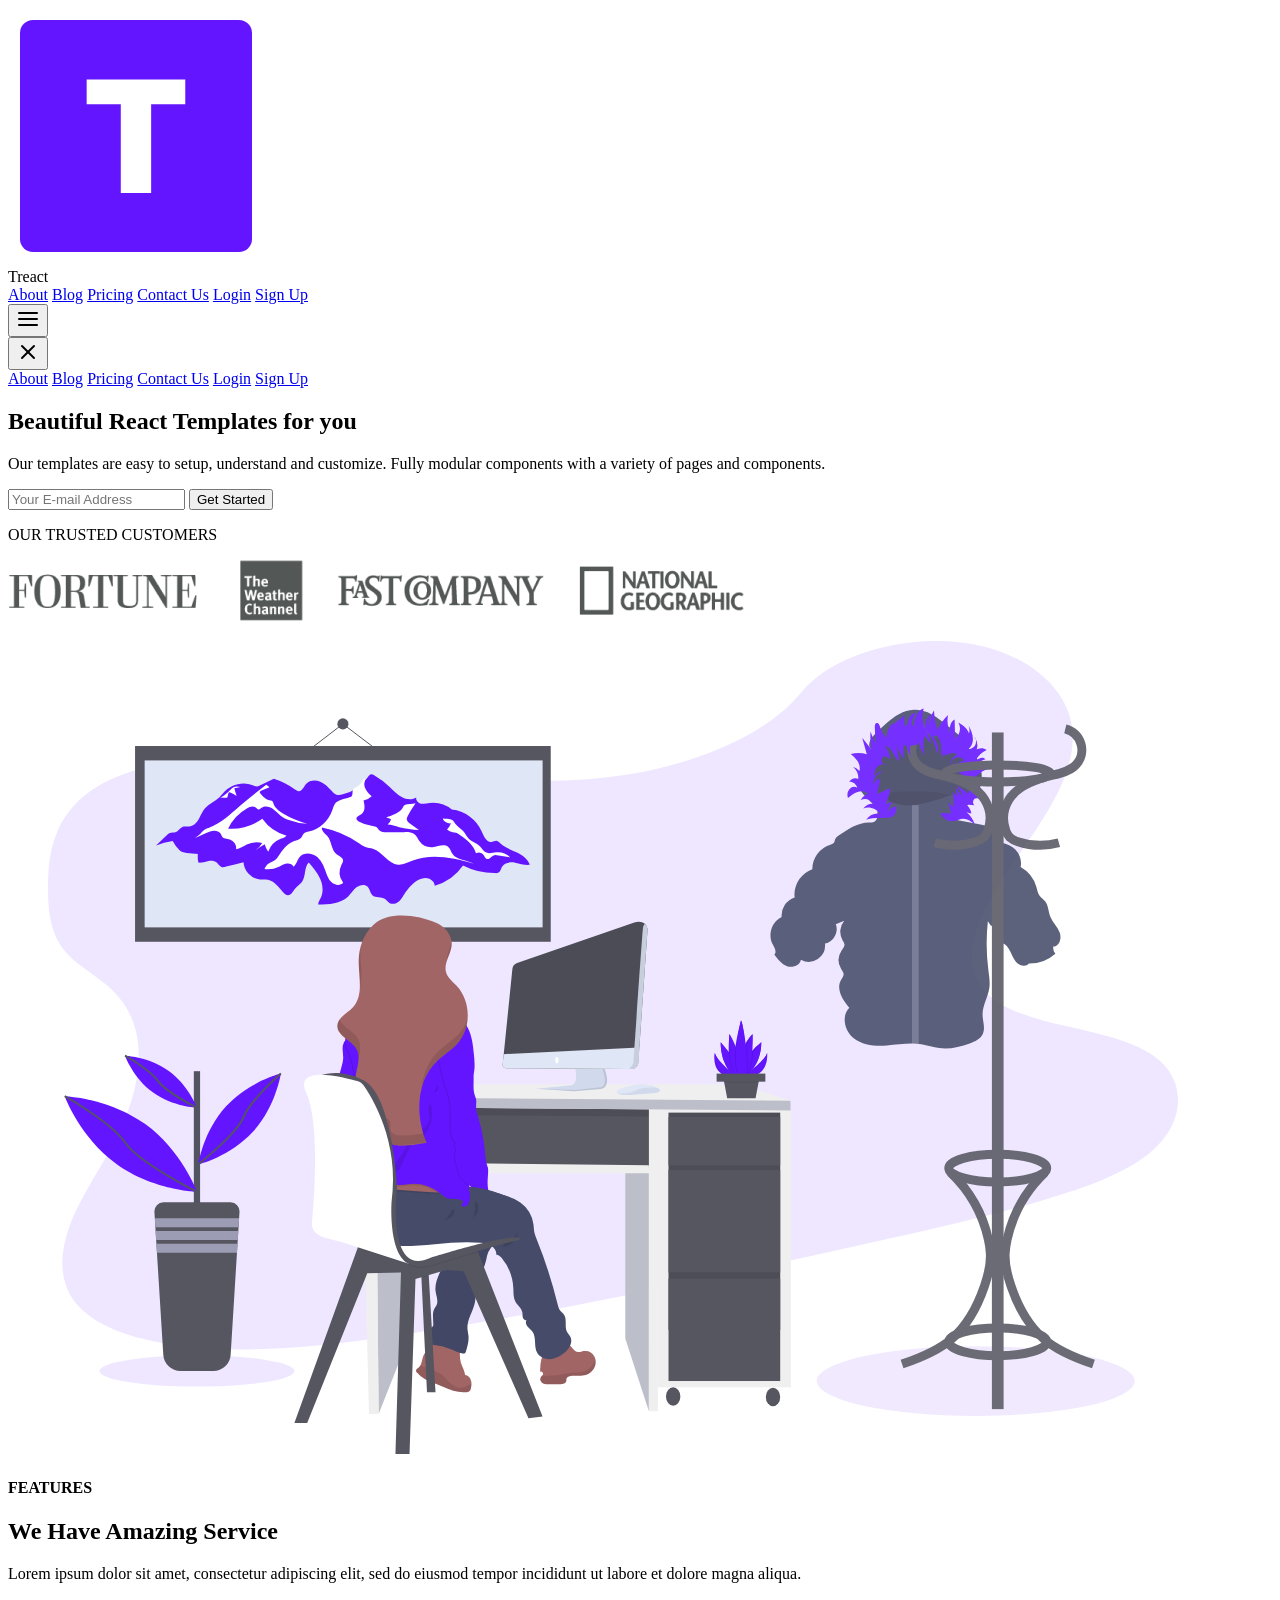
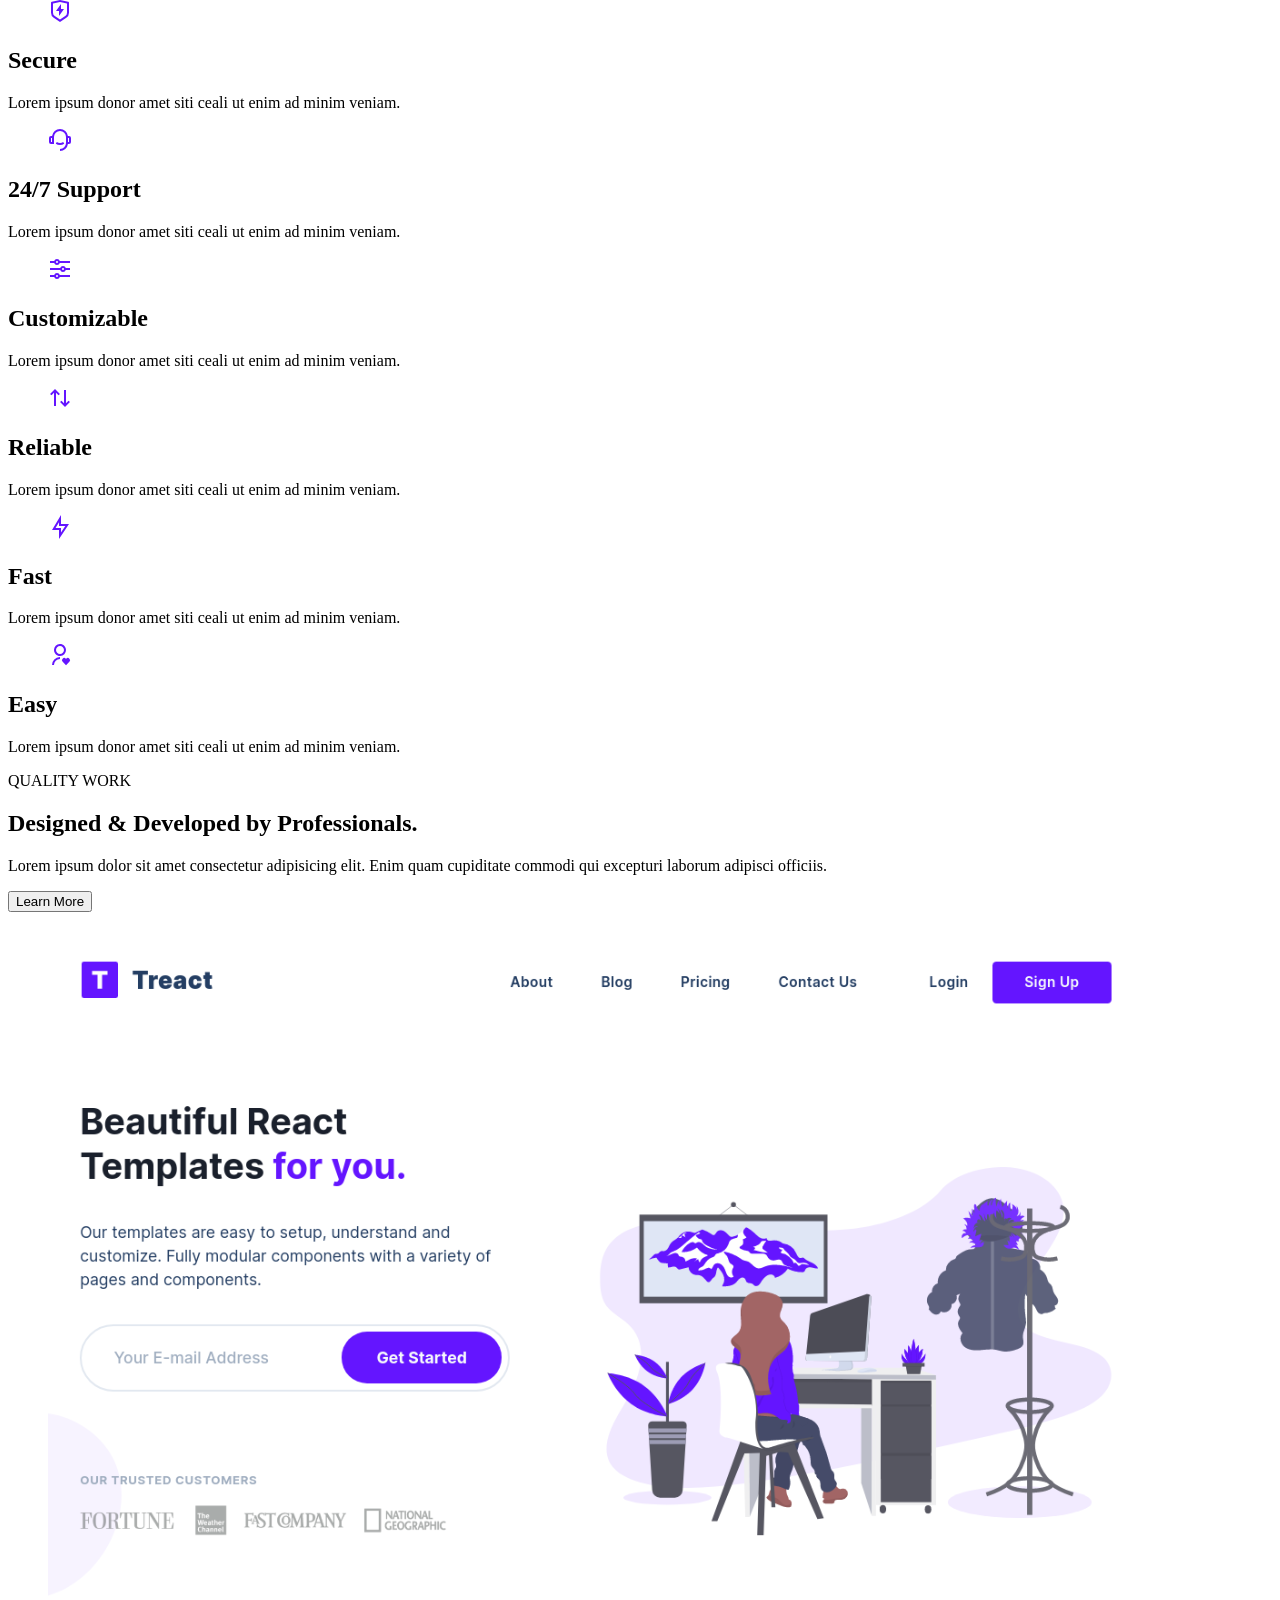
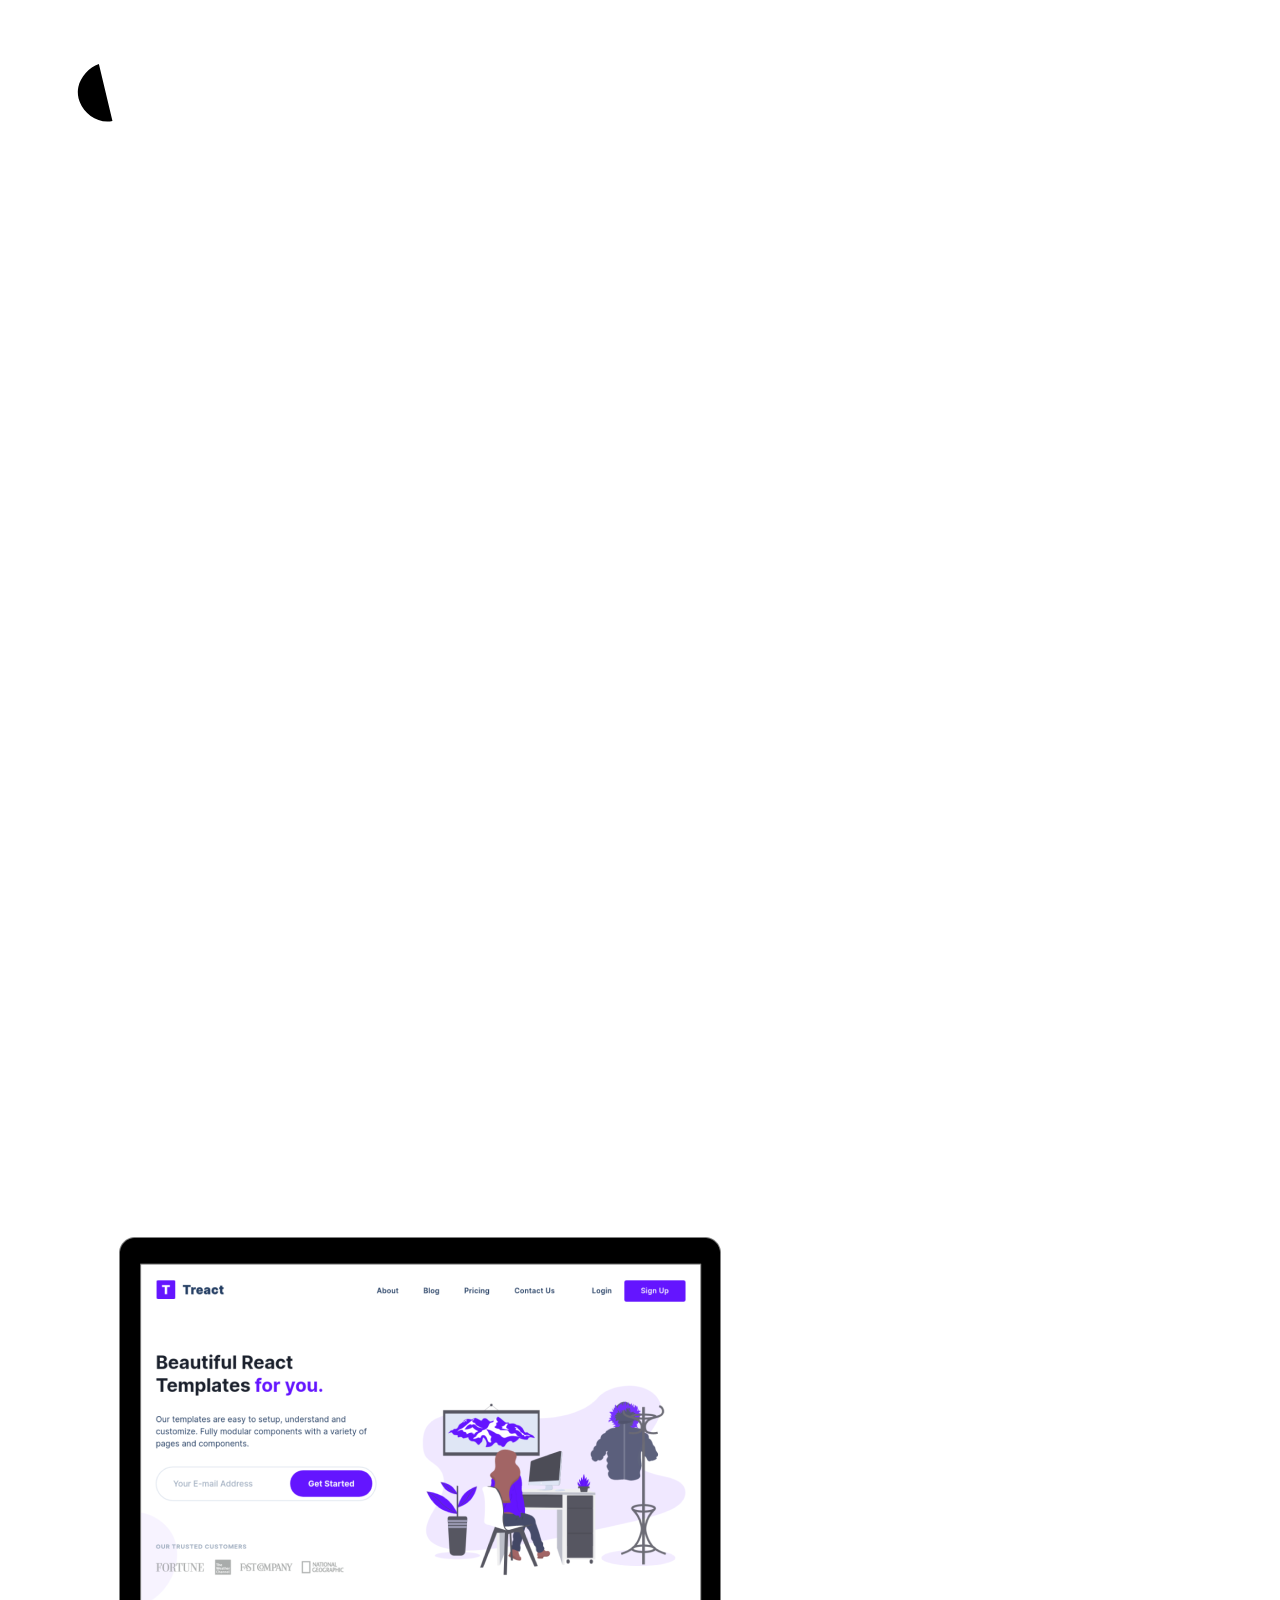
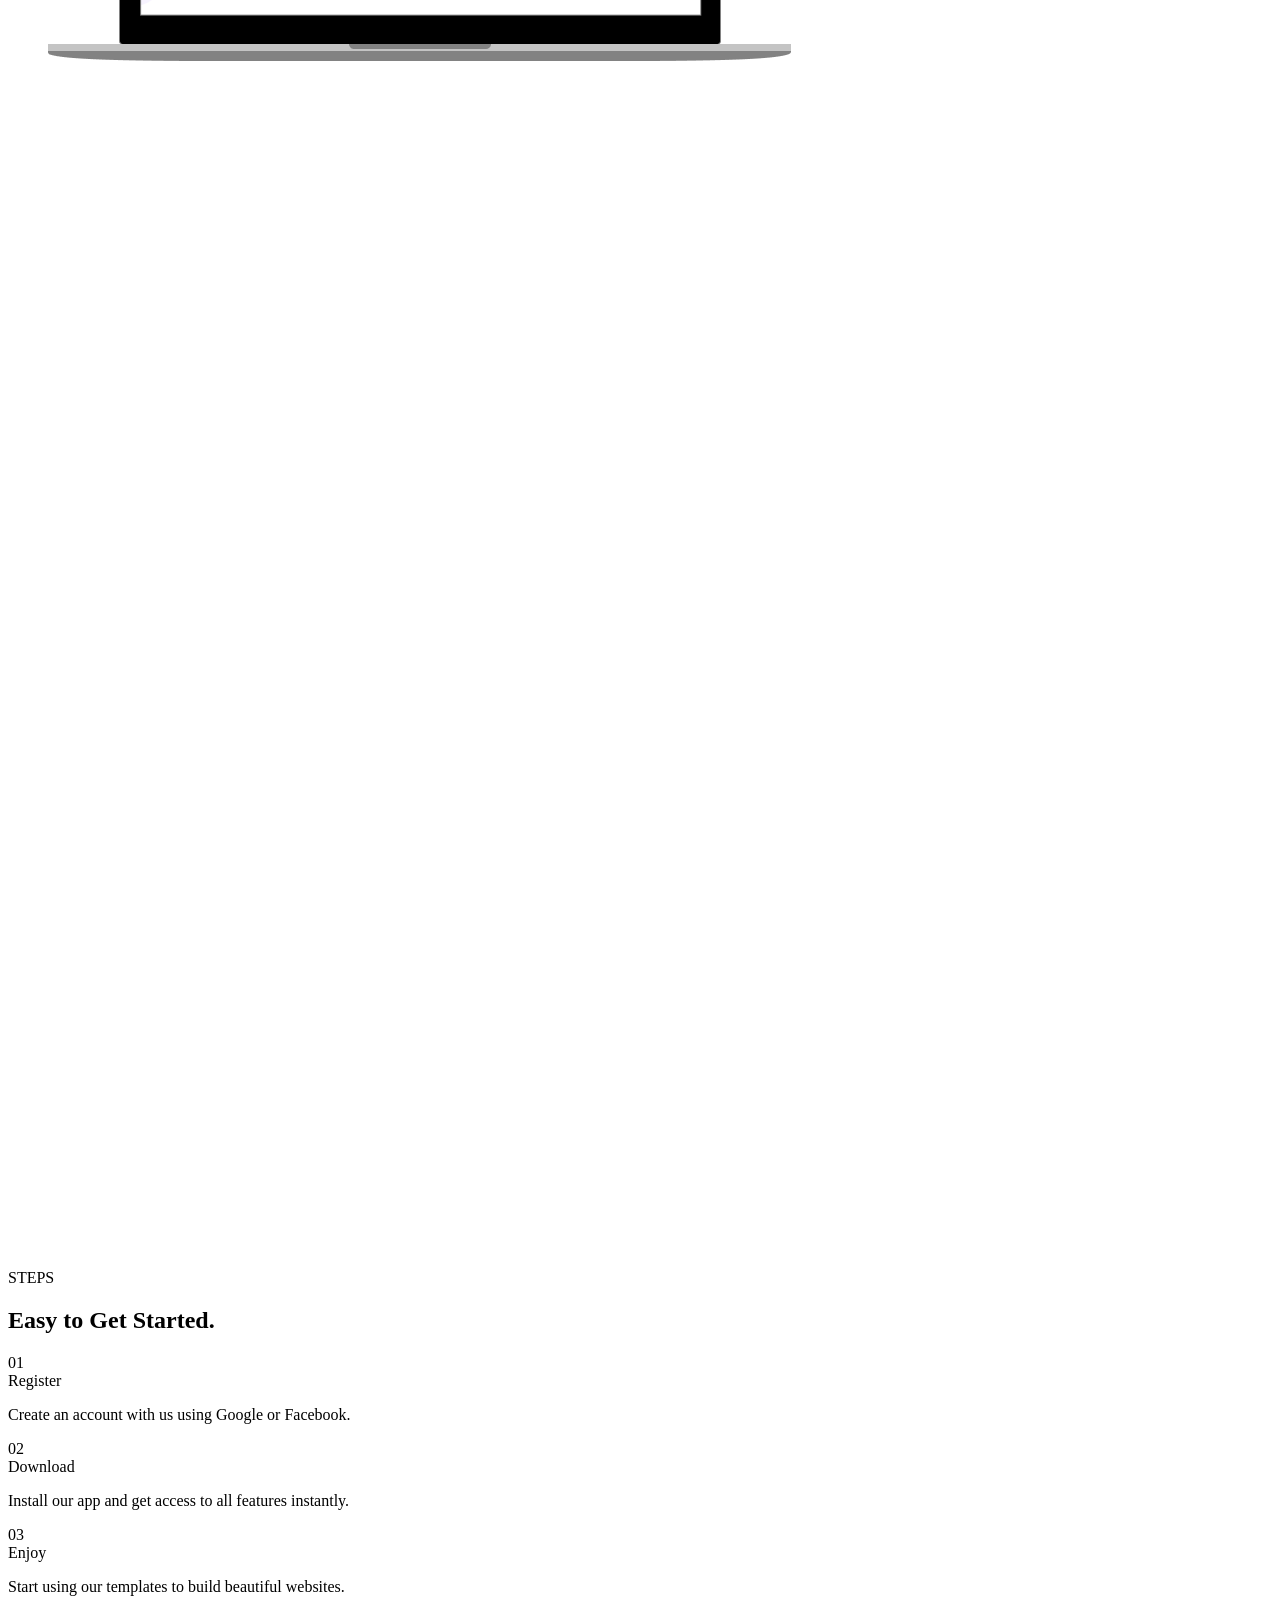
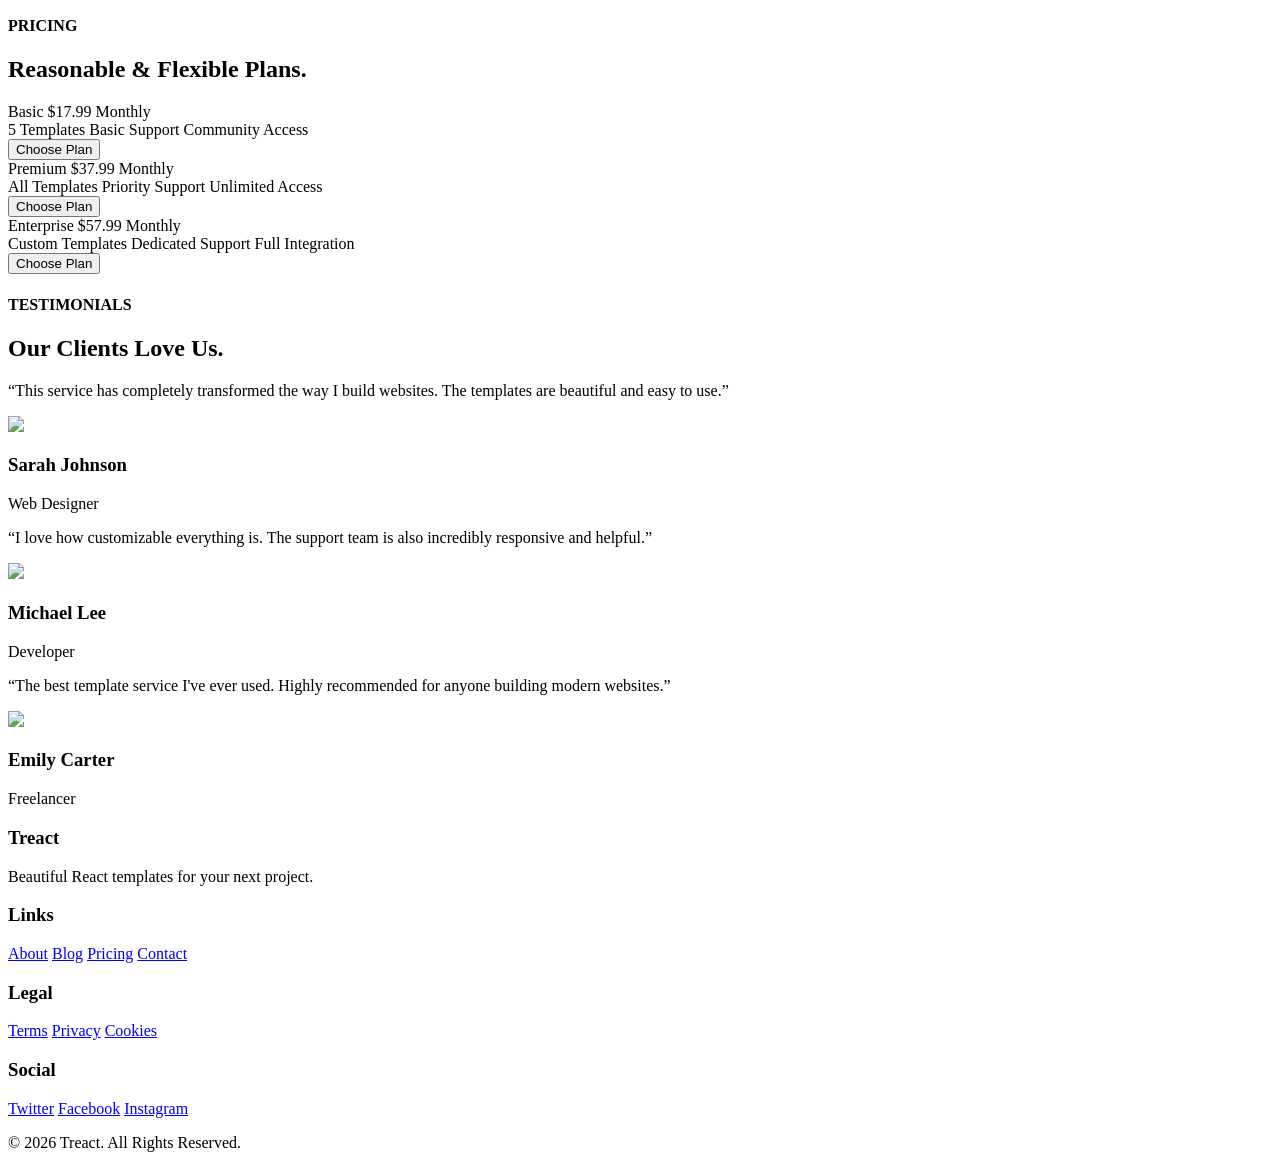
==== commit 3045f778: "module 2 final project" ====
--- a/index.html
+++ b/index.html
@@ -5,20 +5,21 @@
     <meta charset="UTF-8" />
     <meta http-equiv="X-UA-Compatible" content="IE=edge" />
     <meta name="viewport" content="width=device-width, initial-scale=1.0" />
-    <title>Module 2 Final project</title>
+    <title>Module 2 Final Project</title>
     <link rel="stylesheet" href="style.css" />
-    <link rel="stylesheet" href="https://pro.fontawesome.com/releases/v5.10.0/css/all.css"
-        integrity="sha384-AYmEC3Yw5cVb3ZcuHtOA93w35dYTsvhLPVnYs9eStHfGJvOvKxVfELGroGkvsg+p" crossorigin="anonymous" />
-    <script src="script.js"></script>
+    <link rel="stylesheet" href="https://pro.fontawesome.com/releases/v5.10.0/css/all.css" crossorigin="anonymous" />
+    <script src="script.js" defer></script>
 </head>
 
 <body>
+
     <section id="landing">
         <nav>
             <div class="nav__logo">
                 <img src="./assets/logo.svg" alt="LOGO">
-            </div>
-            <div class="nav__logo--title">Treact</div>
+                <div class="nav__logo--title">Treact</div>
+            </div>
+
             <div class="nav__links">
                 <a href="#" class="nav__link">About</a>
                 <a href="#" class="nav__link">Blog</a>
@@ -27,52 +28,59 @@
                 <a href="#" class="nav__link">Login</a>
                 <a href="#" class="nav__link nav__link--primary">Sign Up</a>
             </div>
-            <button class="btn__menu" onclick="openMenu()"><svg xmlns="http://www.w3.org/2000/svg" width="24"
-                    height="24" viewBox="0 0 24 24" fill="none" stroke="currentColor" stroke-width="2"
-                    stroke-linecap="round" stroke-linejoin="round" class="btn__menu--svg">
+
+            <button class="btn__menu" onclick="openMenu()">
+                <svg xmlns="http://www.w3.org/2000/svg" width="24" height="24" fill="none" stroke="currentColor"
+                    stroke-width="2" stroke-linecap="round" stroke-linejoin="round" class="btn__menu--svg">
                     <line x1="3" y1="12" x2="21" y2="12"></line>
                     <line x1="3" y1="6" x2="21" y2="6"></line>
                     <line x1="3" y1="18" x2="21" y2="18"></line>
                 </svg>
             </button>
-            </div>
         </nav>
+
         <div class="menu">
-            <button class="btn__menu--close" onclick="closeMenu()"><svg xmlns="http://www.w3.org/2000/svg" width="24"
-                    height="24" viewBox="0 0 24 24" fill="none" stroke="currentColor" stroke-width="2"
-                    stroke-linecap="round" stroke-linejoin="round" class="light___StyledCloseIcon-lj69nl-14 fASujC">
+            <button class="btn__menu--close" onclick="closeMenu()">
+                <svg xmlns="http://www.w3.org/2000/svg" width="24" height="24" fill="none" stroke="currentColor"
+                    stroke-width="2" stroke-linecap="round" stroke-linejoin="round">
                     <line x1="18" y1="6" x2="6" y2="18"></line>
                     <line x1="6" y1="6" x2="18" y2="18"></line>
                 </svg>
             </button>
+
             <div class="menu__links">
-                <a href="about" class="menu__link" onclick="closeMenu()">About</a>
-                <a href="blog" class="menu__link" onclick="closeMenu()">Blog</a>
-                <a href="pricing" class="menu__link" onclick="closeMenu()">Pricing</a>
-                <a href="contact us" class="menu__link" onclick="closeMenu()">Contact us</a>
-                <a href="login" class="menu__link" onclick="closeMenu()">Login</a>
-                <a href="signup" class="menu__link menu__link--primary" onclick="closeMenu()">Sign up</a>
+                <a href="#" class="menu__link" onclick="closeMenu()">About</a>
+                <a href="#" class="menu__link" onclick="closeMenu()">Blog</a>
+                <a href="#" class="menu__link" onclick="closeMenu()">Pricing</a>
+                <a href="#" class="menu__link" onclick="closeMenu()">Contact Us</a>
+                <a href="#" class="menu__link" onclick="closeMenu()">Login</a>
+                <a href="#" class="menu__link menu__link--primary" onclick="closeMenu()">Sign Up</a>
             </div>
         </div>
+
         <header>
             <div class="container">
                 <div class="row">
                     <div class="header__description">
                         <h1>
-                            "Beautiful React Templates"
+                            Beautiful React Templates
                             <span class="purple">for you</span>
                         </h1>
-                        <p class="header__descriptiton--para">
-                            "Our templates are easy to setup, understand and customize. Fully modular coomponents with a
-                            variety of pages and components."
+
+                        <p class="header__description--para">
+                            Our templates are easy to setup, understand and customize.
+                            Fully modular components with a variety of pages and components.
                         </p>
+
                         <div class="header__email">
                             <input type="text" class="header__email--input" placeholder="Your E-mail Address">
                             <button class="header__email--btn">Get Started</button>
                         </div>
+
                         <p class="header__customers--title">OUR TRUSTED CUSTOMERS</p>
                         <img src="./assets/customers-logo-strip.680ac7c2e8ae28161d2c.png" class="header__customers">
                     </div>
+
                     <figure class="header__img--wrapper">
                         <img src="./assets/design-illustration-2.6da6a00b20c07c4a9b65d1870679e1b8.svg"
                             class="header__img">
@@ -81,20 +89,25 @@
             </div>
         </header>
     </section>
+
     <main>
+
         <section id="features">
             <div class="container">
                 <div class="row__narrow">
                     <h4 class="section__tag">FEATURES</h4>
                     <h2 class="section__title">
-                        "We Have Amazing"
+                        We Have Amazing
                         <span class="purple">Service</span>
                     </h2>
-                    <div class="section__para">
-                        " Lorem ipsum dolor sit amet, consectetur adipiscing elit, sed do
-                        eiusmod tempor incididunt ut labore et dolore magna aliqua."
-                    </div>
+
+                    <p class="section__para">
+                        Lorem ipsum dolor sit amet, consectetur adipiscing elit, sed do
+                        eiusmod tempor incididunt ut labore et dolore magna aliqua.
+                    </p>
+
                     <div class="features">
+
                         <div class="feature">
                             <div class="feature__row">
                                 <figure class="feature__img--wrapper">
@@ -104,12 +117,12 @@
                                 <div class="feature__text">
                                     <h2 class="feature__title">Secure</h2>
                                     <p class="feature__para">
-                                        " Lorem ipsum donor amet siti ceali ut enim ad minim veniam,
-                                        quis nostrud."
-                                    </p>
-                                </div>
-                            </div>
-                        </div>
+                                        Lorem ipsum donor amet siti ceali ut enim ad minim veniam.
+                                    </p>
+                                </div>
+                            </div>
+                        </div>
+
                         <div class="feature">
                             <div class="feature__row">
                                 <figure class="feature__img--wrapper">
@@ -119,12 +132,12 @@
                                 <div class="feature__text">
                                     <h2 class="feature__title">24/7 Support</h2>
                                     <p class="feature__para">
-                                        " Lorem ipsum donor amet siti ceali ut enim ad minim veniam,
-                                        quis nostrud."
-                                    </p>
-                                </div>
-                            </div>
-                        </div>
+                                        Lorem ipsum donor amet siti ceali ut enim ad minim veniam.
+                                    </p>
+                                </div>
+                            </div>
+                        </div>
+
                         <div class="feature">
                             <div class="feature__row">
                                 <figure class="feature__img--wrapper">
@@ -134,12 +147,12 @@
                                 <div class="feature__text">
                                     <h2 class="feature__title">Customizable</h2>
                                     <p class="feature__para">
-                                        " Lorem ipsum donor amet siti ceali ut enim ad minim veniam,
-                                        quis nostrud."
-                                    </p>
-                                </div>
-                            </div>
-                        </div>
+                                        Lorem ipsum donor amet siti ceali ut enim ad minim veniam.
+                                    </p>
+                                </div>
+                            </div>
+                        </div>
+
                         <div class="feature">
                             <div class="feature__row">
                                 <figure class="feature__img--wrapper">
@@ -149,12 +162,12 @@
                                 <div class="feature__text">
                                     <h2 class="feature__title">Reliable</h2>
                                     <p class="feature__para">
-                                        " Lorem ipsum donor amet siti ceali ut enim ad minim veniam,
-                                        quis nostrud."
-                                    </p>
-                                </div>
-                            </div>
-                        </div>
+                                        Lorem ipsum donor amet siti ceali ut enim ad minim veniam.
+                                    </p>
+                                </div>
+                            </div>
+                        </div>
+
                         <div class="feature">
                             <div class="feature__row">
                                 <figure class="feature__img--wrapper">
@@ -164,12 +177,12 @@
                                 <div class="feature__text">
                                     <h2 class="feature__title">Fast</h2>
                                     <p class="feature__para">
-                                        " Lorem ipsum donor amet siti ceali ut enim ad minim veniam,
-                                        quis nostrud."
-                                    </p>
-                                </div>
-                            </div>
-                        </div>
+                                        Lorem ipsum donor amet siti ceali ut enim ad minim veniam.
+                                    </p>
+                                </div>
+                            </div>
+                        </div>
+
                         <div class="feature">
                             <div class="feature__row">
                                 <figure class="feature__img--wrapper">
@@ -179,522 +192,275 @@
                                 <div class="feature__text">
                                     <h2 class="feature__title">Easy</h2>
                                     <p class="feature__para">
-                                        " Lorem ipsum donor amet siti ceali ut enim ad minim veniam,
-                                        quis nostrud."
-                                    </p>
-                                </div>
-                            </div>
-                        </div>
-                    </div>
-                </div>
-            </div>
-        </section>
+                                        Lorem ipsum donor amet siti ceali ut enim ad minim veniam.
+                                    </p>
+                                </div>
+                            </div>
+                        </div>
+
+                    </div>
+                </div>
+            </div>
+        </section>
+
         <section id="quality">
             <div class="container">
                 <div class="row">
+
                     <div class="quality__description">
                         <div class="section__tag">QUALITY WORK</div>
+
                         <h2 class="section__title">
-                            "Designed & Developed by"
+                            Designed & Developed by
                             <span class="purple">Professionals.</span>
                         </h2>
+
                         <p class="section__para">
-                            " Lorem ipsum dolor sit amet consectetur adipisicing elit. Enim
-                            quam cupiditate commodi qui excepturi laborum adipisci officiis,
-                            corporis possimus. Reiciendis?"
+                            Lorem ipsum dolor sit amet consectetur adipisicing elit. Enim
+                            quam cupiditate commodi qui excepturi laborum adipisci officiis.
                         </p>
+
                         <button class="btn">Learn More</button>
-                        <figure class="quality__img--wrapper">
-                            <img src="./assets/hero-screenshot-1.40a097b525c2f8c9808e.png" class="quality__img">
-                            <svg viewBox="0 0 1280 1280" class="quality__grid">
-                                <path
-                                    d="M55 33.5C44.5 37 35 47.6 32.8 58.3c-4.3 20.6 16.3 41.2 36.9 36.9 15.5-3.2 27.5-19 26-33.9-1.1-10.5-9-21.3-19-26.2-6.1-2.9-15.5-3.6-21.7-1.6zM183 33.5c-15.1 5-25.3 21.6-22.2 36.2 2.5 11.9 13.6 23 25.4 25.5 19.4 4.1 39.5-14.2 37.5-33.9-1.1-10.5-9-21.3-19-26.2-6.1-2.9-15.5-3.6-21.7-1.6zM311 33.5c-10.5 3.5-20 14.1-22.2 24.8-4.3 20.6 16.3 41.2 36.9 36.9 15.5-3.2 27.5-19 26-33.9-1.1-10.5-9-21.3-19-26.2-6.1-2.9-15.5-3.6-21.7-1.6zM439 33.5c-10.5 3.5-20 14.1-22.2 24.8-4.3 20.6 16.3 41.2 36.9 36.9 15.5-3.2 27.5-19 26-33.9-1.1-10.5-9-21.3-19-26.2-6.1-2.9-15.5-3.6-21.7-1.6zM567 33.5c-10.5 3.5-20 14.1-22.2 24.8-4.3 20.6 16.3 41.2 36.9 36.9 15.5-3.2 27.5-19 26-33.9-1.1-10.5-9-21.3-19-26.2-6.1-2.9-15.5-3.6-21.7-1.6zM695 33.5c-10.5 3.5-20 14.1-22.2 24.8-4.3 20.6 16.3 41.2 36.9 36.9 15.5-3.2 27.5-19 26-33.9-1.1-10.5-9-21.3-19-26.2-6.1-2.9-15.5-3.6-21.7-1.6zM823 33.5c-10.5 3.5-20 14.1-22.2 24.8-4.3 20.6 16.3 41.2 36.9 36.9 15.5-3.2 27.5-19 26-33.9-1.1-10.5-9-21.3-19-26.2-6.1-2.9-15.5-3.6-21.7-1.6zM951 33.5c-10.5 3.5-20 14.1-22.2 24.8-4.3 20.6 16.3 41.2 36.9 36.9 15.5-3.2 27.5-19 26-33.9-1.1-10.5-9-21.3-19-26.2-6.1-2.9-15.5-3.6-21.7-1.6zM1079 33.5c-10.5 3.5-20 14.1-22.2 24.8-2.5 11.7 3.2 24.4 14.2 31.9 10.7 7.4 22.9 7.5 33.7.3 17.7-11.8 20.1-33.8 5.3-48.5-8.5-8.6-20.7-11.9-31-8.5zM1207 33.5c-10.5 3.5-20 14.1-22.2 24.8-2.5 11.7 3.2 24.4 14.2 31.9 10.7 7.4 22.9 7.5 33.7.3 17.7-11.8 20.1-33.8 5.3-48.5-8.5-8.6-20.7-11.9-31-8.5zM55 161.5c-10.5 3.5-20 14.1-22.2 24.8-4.3 20.6 16.3 41.2 36.9 36.9 15.5-3.2 27.5-19 26-33.9-1.1-10.5-9-21.3-19-26.2-6.1-2.9-15.5-3.6-21.7-1.6zM183 161.5c-15.1 5-25.3 21.6-22.2 36.2 2.5 11.9 13.6 23 25.4 25.5 19.4 4.1 39.5-14.2 37.5-33.9-1.1-10.5-9-21.3-19-26.2-6.1-2.9-15.5-3.6-21.7-1.6zM311 161.5c-10.5 3.5-20 14.1-22.2 24.8-4.3 20.6 16.3 41.2 36.9 36.9 15.5-3.2 27.5-19 26-33.9-1.1-10.5-9-21.3-19-26.2-6.1-2.9-15.5-3.6-21.7-1.6zM439 161.5c-10.5 3.5-20 14.1-22.2 24.8-4.3 20.6 16.3 41.2 36.9 36.9 15.5-3.2 27.5-19 26-33.9-1.1-10.5-9-21.3-19-26.2-6.1-2.9-15.5-3.6-21.7-1.6zM567 161.5c-10.5 3.5-20 14.1-22.2 24.8-4.3 20.6 16.3 41.2 36.9 36.9 15.5-3.2 27.5-19 26-33.9-1.1-10.5-9-21.3-19-26.2-6.1-2.9-15.5-3.6-21.7-1.6zM695 161.5c-10.5 3.5-20 14.1-22.2 24.8-4.3 20.6 16.3 41.2 36.9 36.9 15.5-3.2 27.5-19 26-33.9-1.1-10.5-9-21.3-19-26.2-6.1-2.9-15.5-3.6-21.7-1.6zM823 161.5c-10.5 3.5-20 14.1-22.2 24.8-4.3 20.6 16.3 41.2 36.9 36.9 15.5-3.2 27.5-19 26-33.9-1.1-10.5-9-21.3-19-26.2-6.1-2.9-15.5-3.6-21.7-1.6zM951 161.5c-10.5 3.5-20 14.1-22.2 24.8-4.3 20.6 16.3 41.2 36.9 36.9 15.5-3.2 27.5-19 26-33.9-1.1-10.5-9-21.3-19-26.2-6.1-2.9-15.5-3.6-21.7-1.6zM1079 161.5c-10.5 3.5-20 14.1-22.2 24.8-2.5 11.7 3.2 24.4 14.2 31.9 10.7 7.4 22.9 7.5 33.7.3 17.7-11.8 20.1-33.8 5.3-48.5-8.5-8.6-20.7-11.9-31-8.5zM1207 161.5c-10.5 3.5-20 14.1-22.2 24.8-2.5 11.7 3.2 24.4 14.2 31.9 10.7 7.4 22.9 7.5 33.7.3 17.7-11.8 20.1-33.8 5.3-48.5-8.5-8.6-20.7-11.9-31-8.5zM55 289.5c-10.5 3.5-20 14.1-22.2 24.8-4.3 20.6 16.3 41.2 36.9 36.9 15.5-3.2 27.5-19 26-33.9-1.1-10.5-9-21.3-19-26.2-6.1-2.9-15.5-3.6-21.7-1.6zM183 289.5c-10.5 3.5-20 14.1-22.2 24.8-4.3 20.6 16.3 41.2 36.9 36.9 15.5-3.2 27.5-19 26-33.9-1.1-10.5-9-21.3-19-26.2-6.1-2.9-15.5-3.6-21.7-1.6zM311 289.5c-10.5 3.5-20 14.1-22.2 24.8-4.3 20.6 16.3 41.2 36.9 36.9 15.5-3.2 27.5-19 26-33.9-1.1-10.5-9-21.3-19-26.2-6.1-2.9-15.5-3.6-21.7-1.6zM439 289.5c-10.5 3.5-20 14.1-22.2 24.8-4.3 20.6 16.3 41.2 36.9 36.9 15.5-3.2 27.5-19 26-33.9-1.1-10.5-9-21.3-19-26.2-6.1-2.9-15.5-3.6-21.7-1.6zM567 289.5c-10.5 3.5-20 14.1-22.2 24.8-4.3 20.6 16.3 41.2 36.9 36.9 15.5-3.2 27.5-19 26-33.9-1.1-10.5-9-21.3-19-26.2-6.1-2.9-15.5-3.6-21.7-1.6zM695 289.5c-10.5 3.5-20 14.1-22.2 24.8-4.3 20.6 16.3 41.2 36.9 36.9 15.5-3.2 27.5-19 26-33.9-1.1-10.5-9-21.3-19-26.2-6.1-2.9-15.5-3.6-21.7-1.6zM823 289.5c-10.5 3.5-20 14.1-22.2 24.8-4.3 20.6 16.3 41.2 36.9 36.9 15.5-3.2 27.5-19 26-33.9-1.1-10.5-9-21.3-19-26.2-6.1-2.9-15.5-3.6-21.7-1.6zM951 289.5c-10.5 3.5-20 14.1-22.2 24.8-4.3 20.6 16.3 41.2 36.9 36.9 15.5-3.2 27.5-19 26-33.9-1.1-10.5-9-21.3-19-26.2-6.1-2.9-15.5-3.6-21.7-1.6zM1079 289.5c-10.5 3.5-20 14.1-22.2 24.8-4.3 20.6 16.3 41.2 36.9 36.9 15.5-3.2 27.5-19 26-33.9-1.1-10.5-9-21.3-19-26.2-6.1-2.9-15.5-3.6-21.7-1.6zM1207 289.5c-10.5 3.5-20 14.1-22.2 24.8-4.3 20.6 16.3 41.2 36.9 36.9 15.5-3.2 27.5-19 26-33.9-1.1-10.5-9-21.3-19-26.2-6.1-2.9-15.5-3.6-21.7-1.6zM55 417.5c-10.5 3.5-20 14.1-22.2 24.8-4.3 20.6 16.3 41.2 36.9 36.9 15.5-3.2 27.5-19 26-33.9-1.1-10.5-9-21.3-19-26.2-6.1-2.9-15.5-3.6-21.7-1.6zM183 417.5c-10.5 3.5-20 14.1-22.2 24.8-4.3 20.6 16.3 41.2 36.9 36.9 15.5-3.2 27.5-19 26-33.9-1.1-10.5-9-21.3-19-26.2-6.1-2.9-15.5-3.6-21.7-1.6zM311 417.5c-10.5 3.5-20 14.1-22.2 24.8-4.3 20.6 16.3 41.2 36.9 36.9 15.5-3.2 27.5-19 26-33.9-1.1-10.5-9-21.3-19-26.2-6.1-2.9-15.5-3.6-21.7-1.6zM439 417.5c-10.5 3.5-20 14.1-22.2 24.8-4.3 20.6 16.3 41.2 36.9 36.9 15.5-3.2 27.5-19 26-33.9-1.1-10.5-9-21.3-19-26.2-6.1-2.9-15.5-3.6-21.7-1.6zM567 417.5c-10.5 3.5-20 14.1-22.2 24.8-4.3 20.6 16.3 41.2 36.9 36.9 15.5-3.2 27.5-19 26-33.9-1.1-10.5-9-21.3-19-26.2-6.1-2.9-15.5-3.6-21.7-1.6zM695 417.5c-10.5 3.5-20 14.1-22.2 24.8-4.3 20.6 16.3 41.2 36.9 36.9 15.5-3.2 27.5-19 26-33.9-1.1-10.5-9-21.3-19-26.2-6.1-2.9-15.5-3.6-21.7-1.6zM823 417.5c-10.5 3.5-20 14.1-22.2 24.8-4.3 20.6 16.3 41.2 36.9 36.9 15.5-3.2 27.5-19 26-33.9-1.1-10.5-9-21.3-19-26.2-6.1-2.9-15.5-3.6-21.7-1.6zM951 417.5c-10.5 3.5-20 14.1-22.2 24.8-4.3 20.6 16.3 41.2 36.9 36.9 15.5-3.2 27.5-19 26-33.9-1.1-10.5-9-21.3-19-26.2-6.1-2.9-15.5-3.6-21.7-1.6zM1079 417.5c-10.5 3.5-20 14.1-22.2 24.8-4.3 20.6 16.3 41.2 36.9 36.9 15.5-3.2 27.5-19 26-33.9-1.1-10.5-9-21.3-19-26.2-6.1-2.9-15.5-3.6-21.7-1.6zM1207 417.5c-10.5 3.5-20 14.1-22.2 24.8-4.3 20.6 16.3 41.2 36.9 36.9 15.5-3.2 27.5-19 26-33.9-1.1-10.5-9-21.3-19-26.2-6.1-2.9-15.5-3.6-21.7-1.6zM55 545.5c-10.5 3.5-20 14.1-22.2 24.8-4.3 20.6 16.3 41.2 36.9 36.9 15.5-3.2 27.5-19 26-33.9-1.1-10.5-9-21.3-19-26.2-6.1-2.9-15.5-3.6-21.7-1.6zM183 545.5c-10.5 3.5-20 14.1-22.2 24.8-4.3 20.6 16.3 41.2 36.9 36.9 15.5-3.2 27.5-19 26-33.9-1.1-10.5-9-21.3-19-26.2-6.1-2.9-15.5-3.6-21.7-1.6zM311 545.5c-10.5 3.5-20 14.1-22.2 24.8-4.3 20.6 16.3 41.2 36.9 36.9 15.5-3.2 27.5-19 26-33.9-1.1-10.5-9-21.3-19-26.2-6.1-2.9-15.5-3.6-21.7-1.6zM439 545.5c-10.5 3.5-20 14.1-22.2 24.8-4.3 20.6 16.3 41.2 36.9 36.9 15.5-3.2 27.5-19 26-33.9-1.1-10.5-9-21.3-19-26.2-6.1-2.9-15.5-3.6-21.7-1.6zM567 545.5c-10.5 3.5-20 14.1-22.2 24.8-4.3 20.6 16.3 41.2 36.9 36.9 15.5-3.2 27.5-19 26-33.9-1.1-10.5-9-21.3-19-26.2-6.1-2.9-15.5-3.6-21.7-1.6zM695 545.5c-10.5 3.5-20 14.1-22.2 24.8-4.3 20.6 16.3 41.2 36.9 36.9 15.5-3.2 27.5-19 26-33.9-1.1-10.5-9-21.3-19-26.2-6.1-2.9-15.5-3.6-21.7-1.6zM823 545.5c-10.5 3.5-20 14.1-22.2 24.8-4.3 20.6 16.3 41.2 36.9 36.9 15.5-3.2 27.5-19 26-33.9-1.1-10.5-9-21.3-19-26.2-6.1-2.9-15.5-3.6-21.7-1.6zM951 545.5c-10.5 3.5-20 14.1-22.2 24.8-4.3 20.6 16.3 41.2 36.9 36.9 15.5-3.2 27.5-19 26-33.9-1.1-10.5-9-21.3-19-26.2-6.1-2.9-15.5-3.6-21.7-1.6zM1079 545.5c-10.5 3.5-20 14.1-22.2 24.8-4.3 20.6 16.3 41.2 36.9 36.9 15.5-3.2 27.5-19 26-33.9-1.1-10.5-9-21.3-19-26.2-6.1-2.9-15.5-3.6-21.7-1.6zM1207 545.5c-10.5 3.5-20 14.1-22.2 24.8-4.3 20.6 16.3 41.2 36.9 36.9 15.5-3.2 27.5-19 26-33.9-1.1-10.5-9-21.3-19-26.2-6.1-2.9-15.5-3.6-21.7-1.6zM55 673.5c-10.5 3.5-20 14.1-22.2 24.8-4.3 20.6 16.3 41.2 36.9 36.9 15.5-3.2 27.5-19 26-33.9-1.1-10.5-9-21.3-19-26.2-6.1-2.9-15.5-3.6-21.7-1.6zM183 673.5c-10.5 3.5-20 14.1-22.2 24.8-4.3 20.6 16.3 41.2 36.9 36.9 15.5-3.2 27.5-19 26-33.9-1.1-10.5-9-21.3-19-26.2-6.1-2.9-15.5-3.6-21.7-1.6zM311 673.5c-10.5 3.5-20 14.1-22.2 24.8-4.3 20.6 16.3 41.2 36.9 36.9 15.5-3.2 27.5-19 26-33.9-1.1-10.5-9-21.3-19-26.2-6.1-2.9-15.5-3.6-21.7-1.6zM439 673.5c-10.5 3.5-20 14.1-22.2 24.8-4.3 20.6 16.3 41.2 36.9 36.9 15.5-3.2 27.5-19 26-33.9-1.1-10.5-9-21.3-19-26.2-6.1-2.9-15.5-3.6-21.7-1.6zM567 673.5c-10.5 3.5-20 14.1-22.2 24.8-4.3 20.6 16.3 41.2 36.9 36.9 15.5-3.2 27.5-19 26-33.9-1.1-10.5-9-21.3-19-26.2-6.1-2.9-15.5-3.6-21.7-1.6zM695 673.5c-10.5 3.5-20 14.1-22.2 24.8-4.3 20.6 16.3 41.2 36.9 36.9 15.5-3.2 27.5-19 26-33.9-1.1-10.5-9-21.3-19-26.2-6.1-2.9-15.5-3.6-21.7-1.6zM823 673.5c-10.5 3.5-20 14.1-22.2 24.8-4.3 20.6 16.3 41.2 36.9 36.9 15.5-3.2 27.5-19 26-33.9-1.1-10.5-9-21.3-19-26.2-6.1-2.9-15.5-3.6-21.7-1.6zM951 673.5c-10.5 3.5-20 14.1-22.2 24.8-4.3 20.6 16.3 41.2 36.9 36.9 15.5-3.2 27.5-19 26-33.9-1.1-10.5-9-21.3-19-26.2-6.1-2.9-15.5-3.6-21.7-1.6zM1079 673.5c-10.5 3.5-20 14.1-22.2 24.8-4.3 20.6 16.3 41.2 36.9 36.9 15.5-3.2 27.5-19 26-33.9-1.1-10.5-9-21.3-19-26.2-6.1-2.9-15.5-3.6-21.7-1.6zM1207 673.5c-10.5 3.5-20 14.1-22.2 24.8-4.3 20.6 16.3 41.2 36.9 36.9 15.5-3.2 27.5-19 26-33.9-1.1-10.5-9-21.3-19-26.2-6.1-2.9-15.5-3.6-21.7-1.6zM55 801.5c-10.5 3.5-20 14.1-22.2 24.8-4.3 20.6 16.3 41.2 36.9 36.9 15.5-3.2 27.5-19 26-33.9-1.1-10.5-9-21.3-19-26.2-6.1-2.9-15.5-3.6-21.7-1.6zM183 801.5c-10.5 3.5-20 14.1-22.2 24.8-4.3 20.6 16.3 41.2 36.9 36.9 15.5-3.2 27.5-19 26-33.9-1.1-10.5-9-21.3-19-26.2-6.1-2.9-15.5-3.6-21.7-1.6zM311 801.5c-10.5 3.5-20 14.1-22.2 24.8-2.5 11.7 3.2 24.4 14.2 31.9 10.7 7.4 22.9 7.5 33.7.3 17.7-11.8 20.1-33.8 5.3-48.5-8.5-8.6-20.7-11.9-31-8.5zM439 801.5c-10.5 3.5-20 14.1-22.2 24.8-2.5 11.7 3.2 24.4 14.2 31.9 10.7 7.4 22.9 7.5 33.7.3 17.7-11.8 20.1-33.8 5.3-48.5-8.5-8.6-20.7-11.9-31-8.5zM567 801.5c-15.1 5-25.3 21.6-22.2 36.2 2.5 11.9 13.6 23 25.5 25.5 19.3 4.1 39.4-14.2 37.4-33.9-1.1-10.5-9-21.3-19-26.2-6.1-2.9-15.5-3.6-21.7-1.6zM695 801.5c-15.1 5-25.3 21.6-22.2 36.2 2.5 11.9 13.6 23 25.5 25.5 19.3 4.1 39.4-14.2 37.4-33.9-1.1-10.5-9-21.3-19-26.2-6.1-2.9-15.5-3.6-21.7-1.6zM823 801.5c-15.1 5-25.3 21.6-22.2 36.2 2.5 11.9 13.6 23 25.5 25.5 19.3 4.1 39.4-14.2 37.4-33.9-1.1-10.5-9-21.3-19-26.2-6.1-2.9-15.5-3.6-21.7-1.6zM951 801.5c-15.1 5-25.3 21.6-22.2 36.2 2.5 11.9 13.6 23 25.5 25.5 19.3 4.1 39.4-14.2 37.4-33.9-1.1-10.5-9-21.3-19-26.2-6.1-2.9-15.5-3.6-21.7-1.6zM1079 801.5c-10.5 3.5-20 14.1-22.2 24.8-4.3 20.6 16.3 41.2 36.9 36.9 15.5-3.2 27.5-19 26-33.9-1.1-10.5-9-21.3-19-26.2-6.1-2.9-15.5-3.6-21.7-1.6zM1207 801.5c-10.5 3.5-20 14.1-22.2 24.8-4.3 20.6 16.3 41.2 36.9 36.9 15.5-3.2 27.5-19 26-33.9-1.1-10.5-9-21.3-19-26.2-6.1-2.9-15.5-3.6-21.7-1.6zM55 929.5c-10.5 3.5-20 14.1-22.2 24.8-4.3 20.6 16.3 41.2 36.9 36.9 15.5-3.2 27.5-19 26-33.9-1.1-10.5-9-21.3-19-26.2-6.1-2.9-15.5-3.6-21.7-1.6zM183 929.5c-10.5 3.5-20 14.1-22.2 24.8-4.3 20.6 16.3 41.2 36.9 36.9 15.5-3.2 27.5-19 26-33.9-1.1-10.5-9-21.3-19-26.2-6.1-2.9-15.5-3.6-21.7-1.6zM311 929.5c-10.5 3.5-20 14.1-22.2 24.8-2.5 11.7 3.2 24.4 14.2 31.9 10.7 7.4 22.9 7.5 33.7.3 17.7-11.8 20.1-33.8 5.3-48.5-8.5-8.6-20.7-11.9-31-8.5zM439 929.5c-10.5 3.5-20 14.1-22.2 24.8-2.5 11.7 3.2 24.4 14.2 31.9 10.7 7.4 22.9 7.5 33.7.3 17.7-11.8 20.1-33.8 5.3-48.5-8.5-8.6-20.7-11.9-31-8.5zM567 929.5c-15.1 5-25.3 21.6-22.2 36.2 2.5 11.9 13.6 23 25.5 25.5 19.3 4.1 39.4-14.2 37.4-33.9-1.1-10.5-9-21.3-19-26.2-6.1-2.9-15.5-3.6-21.7-1.6zM695 929.5c-15.1 5-25.3 21.6-22.2 36.2 2.5 11.9 13.6 23 25.5 25.5 19.3 4.1 39.4-14.2 37.4-33.9-1.1-10.5-9-21.3-19-26.2-6.1-2.9-15.5-3.6-21.7-1.6zM823 929.5c-15.1 5-25.3 21.6-22.2 36.2 2.5 11.9 13.6 23 25.5 25.5 19.3 4.1 39.4-14.2 37.4-33.9-1.1-10.5-9-21.3-19-26.2-6.1-2.9-15.5-3.6-21.7-1.6zM951 929.5c-15.1 5-25.3 21.6-22.2 36.2 2.5 11.9 13.6 23 25.5 25.5 19.3 4.1 39.4-14.2 37.4-33.9-1.1-10.5-9-21.3-19-26.2-6.1-2.9-15.5-3.6-21.7-1.6zM1079 929.5c-10.5 3.5-20 14.1-22.2 24.8-4.3 20.6 16.3 41.2 36.9 36.9 15.5-3.2 27.5-19 26-33.9-1.1-10.5-9-21.3-19-26.2-6.1-2.9-15.5-3.6-21.7-1.6zM1207 929.5c-10.5 3.5-20 14.1-22.2 24.8-4.3 20.6 16.3 41.2 36.9 36.9 15.5-3.2 27.5-19 26-33.9-1.1-10.5-9-21.3-19-26.2-6.1-2.9-15.5-3.6-21.7-1.6zM55 1057.5c-10.5 3.5-20 14.1-22.2 24.8-4.3 20.6 16.3 41.2 36.9 36.9 15.5-3.2 27.5-19 26-33.9-1.1-10.5-9-21.3-19-26.2-6.1-2.9-15.5-3.6-21.7-1.6zM183 1057.5c-10.5 3.5-20 14.1-22.2 24.8-4.3 20.6 16.3 41.2 36.9 36.9 15.5-3.2 27.5-19 26-33.9-1.1-10.5-9-21.3-19-26.2-6.1-2.9-15.5-3.6-21.7-1.6zM311 1057.5c-10.5 3.5-20 14.1-22.2 24.8-2.5 11.7 3.2 24.4 14.2 31.9 10.7 7.4 22.9 7.5 33.7.3 17.7-11.8 20.1-33.8 5.3-48.5-8.5-8.6-20.7-11.9-31-8.5zM439 1057.5c-10.5 3.5-20 14.1-22.2 24.8-2.5 11.7 3.2 24.4 14.2 31.9 10.7 7.4 22.9 7.5 33.7.3 17.7-11.8 20.1-33.8 5.3-48.5-8.5-8.6-20.7-11.9-31-8.5zM567 1057.5c-10.5 3.5-20 14.1-22.2 24.8-4.3 20.6 16.3 41.2 36.9 36.9 15.5-3.2 27.5-19 26-33.9-1.1-10.5-9-21.3-19-26.2-6.1-2.9-15.5-3.6-21.7-1.6zM695 1057.5c-10.5 3.5-20 14.1-22.2 24.8-4.3 20.6 16.3 41.2 36.9 36.9 15.5-3.2 27.5-19 26-33.9-1.1-10.5-9-21.3-19-26.2-6.1-2.9-15.5-3.6-21.7-1.6zM823 1057.5c-10.5 3.5-20 14.1-22.2 24.8-4.3 20.6 16.3 41.2 36.9 36.9 15.5-3.2 27.5-19 26-33.9-1.1-10.5-9-21.3-19-26.2-6.1-2.9-15.5-3.6-21.7-1.6zM951 1057.5c-10.5 3.5-20 14.1-22.2 24.8-4.3 20.6 16.3 41.2 36.9 36.9 15.5-3.2 27.5-19 26-33.9-1.1-10.5-9-21.3-19-26.2-6.1-2.9-15.5-3.6-21.7-1.6zM1079 1057.5c-10.5 3.5-20 14.1-22.2 24.8-4.3 20.6 16.3 41.2 36.9 36.9 15.5-3.2 27.5-19 26-33.9-1.1-10.5-9-21.3-19-26.2-6.1-2.9-15.5-3.6-21.7-1.6zM1207 1057.5c-10.5 3.5-20 14.1-22.2 24.8-4.3 20.6 16.3 41.2 36.9 36.9 15.5-3.2 27.5-19 26-33.9-1.1-10.5-9-21.3-19-26.2-6.1-2.9-15.5-3.6-21.7-1.6zM55 1185.5c-10.5 3.5-20 14.1-22.2 24.8-4.3 20.6 16.3 41.2 36.9 36.9 15.5-3.2 27.5-19 26-33.9-1.1-10.5-9-21.3-19-26.2-6.1-2.9-15.5-3.6-21.7-1.6zM183 1185.5c-10.5 3.5-20 14.1-22.2 24.8-4.3 20.6 16.3 41.2 36.9 36.9 15.5-3.2 27.5-19 26-33.9-1.1-10.5-9-21.3-19-26.2-6.1-2.9-15.5-3.6-21.7-1.6zM311 1185.5c-10.5 3.5-20 14.1-22.2 24.8-4.3 20.6 16.3 41.2 36.9 36.9 15.5-3.2 27.5-19 26-33.9-1.1-10.5-9-21.3-19-26.2-6.1-2.9-15.5-3.6-21.7-1.6zM439 1185.5c-10.5 3.5-20 14.1-22.2 24.8-4.3 20.6 16.3 41.2 36.9 36.9 15.5-3.2 27.5-19 26-33.9-1.1-10.5-9-21.3-19-26.2-6.1-2.9-15.5-3.6-21.7-1.6zM567 1185.5c-10.5 3.5-20 14.1-22.2 24.8-4.3 20.6 16.3 41.2 36.9 36.9 15.5-3.2 27.5-19 26-33.9-1.1-10.5-9-21.3-19-26.2-6.1-2.9-15.5-3.6-21.7-1.6zM695 1185.5c-10.5 3.5-20 14.1-22.2 24.8-4.3 20.6 16.3 41.2 36.9 36.9 15.5-3.2 27.5-19 26-33.9-1.1-10.5-9-21.3-19-26.2-6.1-2.9-15.5-3.6-21.7-1.6zM823 1185.5c-10.5 3.5-20 14.1-22.2 24.8-4.3 20.6 16.3 41.2 36.9 36.9 15.5-3.2 27.5-19 26-33.9-1.1-10.5-9-21.3-19-26.2-6.1-2.9-15.5-3.6-21.7-1.6zM951 1185.5c-10.5 3.5-20 14.1-22.2 24.8-4.3 20.6 16.3 41.2 36.9 36.9 15.5-3.2 27.5-19 26-33.9-1.1-10.5-9-21.3-19-26.2-6.1-2.9-15.5-3.6-21.7-1.6zM1079 1185.5c-10.5 3.5-20 14.1-22.2 24.8-4.3 20.6 16.3 41.2 36.9 36.9 15.5-3.2 27.5-19 26-33.9-1.1-10.5-9-21.3-19-26.2-6.1-2.9-15.5-3.6-21.7-1.6zM1207 1185.5c-10.5 3.5-20 14.1-22.2 24.8-4.3 20.6 16.3 41.2 36.9 36.9 15.5-3.2 27.5-19 26-33.9-1.1-10.5-9-21.3-19-26.2-6.1-2.9-15.5-3.6-21.7-1.6z">
-                                </path>
-                            </svg>
-                        </figure>
-                    </div>
-                </div>
-                <section id="steps">
-                    <div class="container">
-                        <div class="row">
-                            <figure class="steps__img--wrapper">
-                                <img src="./assets/hero-screenshot-2.241aac1fbc66db29d873.png" class="steps__img">
-                                <svg viewBox="0 0 1280 1280" class="steps__grid" xmlns="http://www.w3.org/2000/svg">
-                                    <defs>
-                                        <path id="line-of-balls"
-                                            d="M55 33.5C44.5 37 35 47.6 32.8 58.3c-4.3 20.6 16.3 41.2 36.9 36.9 15.5-3.2 27.5-19 26-33.9-1.1-10.5-9-21.3-19-26.2-6.1-2.9-15.5-3.6-21.7-1.6zM183 33.5c-15.1 5-25.3 21.6-22.2 36.2 2.5 11.9 13.6 23 25.4 25.5 19.4 4.1 39.5-14.2 37.5-33.9-1.1-10.5-9-21.3-19-26.2-6.1-2.9-15.5-3.6-21.7-1.6zM311 33.5c-10.5 3.5-20 14.1-22.2 24.8-4.3 20.6 16.3 41.2 36.9 36.9 15.5-3.2 27.5-19 26-33.9-1.1-10.5-9-21.3-19-26.2-6.1-2.9-15.5-3.6-21.7-1.6zM439 33.5c-10.5 3.5-20 14.1-22.2 24.8-4.3 20.6 16.3 41.2 36.9 36.9 15.5-3.2 27.5-19 26-33.9-1.1-10.5-9-21.3-19-26.2-6.1-2.9-15.5-3.6-21.7-1.6zM567 33.5c-10.5 3.5-20 14.1-22.2 24.8-4.3 20.6 16.3 41.2 36.9 36.9 15.5-3.2 27.5-19 26-33.9-1.1-10.5-9-21.3-19-26.2-6.1-2.9-15.5-3.6-21.7-1.6zM695 33.5c-10.5 3.5-20 14.1-22.2 24.8-4.3 20.6 16.3 41.2 36.9 36.9 15.5-3.2 27.5-19 26-33.9-1.1-10.5-9-21.3-19-26.2-6.1-2.9-15.5-3.6-21.7-1.6zM823 33.5c-10.5 3.5-20 14.1-22.2 24.8-4.3 20.6 16.3 41.2 36.9 36.9 15.5-3.2 27.5-19 26-33.9-1.1-10.5-9-21.3-19-26.2-6.1-2.9-15.5-3.6-21.7-1.6zM951 33.5c-10.5 3.5-20 14.1-22.2 24.8-4.3 20.6 16.3 41.2 36.9 36.9 15.5-3.2 27.5-19 26-33.9-1.1-10.5-9-21.3-19-26.2-6.1-2.9-15.5-3.6-21.7-1.6zM1079 33.5c-10.5 3.5-20 14.1-22.2 24.8-2.5 11.7 3.2 24.4 14.2 31.9 10.7 7.4 22.9 7.5 33.7.3 17.7-11.8 20.1-33.8 5.3-48.5-8.5-8.6-20.7-11.9-31-8.5zM1207 33.5c-10.5 3.5-20 14.1-22.2 24.8-2.5 11.7 3.2 24.4 14.2 31.9 10.7 7.4 22.9 7.5 33.7.3 17.7-11.8 20.1-33.8 5.3-48.5-8.5-8.6-20.7-11.9-31-8.5z">
-                                        </path>
-                                    </defs>
-
-                                    <!-- Repeat the line 10 times with vertical spacing -->
-                                    <g fill="rgba(100, 21, 255, 0.15)">
-                                        <use href="#line-of-balls" transform="translate(0, 0)"></use>
-                                        <use href="#line-of-balls" transform="translate(0, 100)"></use>
-                                        <use href="#line-of-balls" transform="translate(0, 200)"></use>
-                                        <use href="#line-of-balls" transform="translate(0, 300)"></use>
-                                        <use href="#line-of-balls" transform="translate(0, 400)"></use>
-                                        <use href="#line-of-balls" transform="translate(0, 500)"></use>
-                                        <use href="#line-of-balls" transform="translate(0, 600)"></use>
-                                        <use href="#line-of-balls" transform="translate(0, 700)"></use>
-                                        <use href="#line-of-balls" transform="translate(0, 800)"></use>
-                                        <use href="#line-of-balls" transform="translate(0, 900)"></use>
-                                    </g>
-                                </svg>
-                            </figure>
-                            <div class="steps__description">
-                                <div class="section__tag">STEPS</div>
-                                <h2 class="section__title">
-                                    "Easy to"
-                                    <span class="purple">Get Started.</span>
-                                </h2>
-                                <div class="steps__list">
-                                    <div class="step">
-                                        <div class="step__number">01</div>
-                                        <div class="step__descritption">
-                                            <div class="step__title">Register</div>
-                                            <p class="step__para">
-                                                "Create an account with us using Google or Facebook."
-                                            </p>
-                                        </div>
-                                    </div>
-                                    <div class="step">
-                                        <div class="step__number">02</div>
-                                        <div class="step__descritption">
-                                            <div class="step__title">Download</div>
-                                            <p class="step__para">
-                                                "Browse and Download the template that you like from the workplace."
-                                            </p>
-                                        </div>
-                                    </div>
-                                    <div class="step">
-                                        <div class="step__number">03</div>
-                                        <div class="step__descritption">
-                                            <div class="step__title">Run</div>
-                                            <p class="step__para">
-                                                "Follow the instructions to setup and customize the template to your
-                                                needs."
-                                            </p>
-                                        </div>
-                                    </div>
-                                </div>
-                            </div>
-                        </div>
-                    </div>
-                </section>
-                <section id="values">
-                    <div class="container">
-                        <div class="row">
-                            <div class="values__description">
-                                <div class="section__tag">VALUES</div>
-                                <h2 class="section__title">
-                                    "We Always Abide by Our"
-                                    <span class="purple"></span>
-                                </h2>
-                                <div class="section__para">
-                                    "Lorem ipsum dolor sit amet, consectetur adipiscing elit, sed do
-                                    eiusmod tempor incididunt ut labor et dolore magna aliqua. Ut
-                                    enim ad minim venim, quis nostrud exercitation ullamco laboris
-                                    nisi ut aliquip ex ea commodo consequat."
-                                </div>
-                                <div class="values__list">
-                                    <div class="value">
-                                        <div class="value__title">
-                                            <figure class="value__img--wrapper">
-                                                <svg xmlns="http://www.w3.org/2000/svg" width="24" height="24"
-                                                    viewBox="0 0 24 24" fill="none" stroke="rgba(39, 103, 73, 1)"
-                                                    stroke-width="2" stroke-linecap="round" stroke-linejoin="round"
-                                                    class="value__img">
-                                                    <line x1="12" y1="1" x2="12" y2="23"></line>
-                                                    <path d="M17 5H9.5a3.5 3.5 0 0 0 0 7h5a3.5 3.5 0 0 1 0 7H6"></path>
-                                                </svg>
-                                            </figure>
-                                            <div class="value__name">Affordable</div>
-                                        </div>
-                                        <div class="value__para">
-                                            "We promise to offer you the best rate we can - at par with the industry
-                                            standard."
-                                        </div>
-                                    </div>
-                                    <div class="value">
-                                        <div class="value__title">
-                                            <figure class="value__img--wrapper">
-                                                <svg xmlns="http://www.w3.org/2000/svg" width="24" height="24"
-                                                    viewBox="0 0 24 24" fill="none" stroke="rgba(155, 44, 44, 1)"
-                                                    stroke-width="2" stroke-linecap="round" stroke-linejoin="round"
-                                                    class="value__img">
-                                                    <rect x="2" y="7" width="20" height="14" rx="2" ry="2"></rect>
-                                                    <path d="M16 21V5a2 2 0 0 0-2-2h-4a2 2 0 0 0-2 2v16"></path>
-                                                </svg>
-                                            </figure>
-                                            <div class="value__name">Professionalism</div>
-                                        </div>
-                                        <div class="value__para">
-                                            "We assure you that our templates are designed and created by professional
-                                            designers."
-                                        </div>
-                                    </div>
-                                </div>
-                                <button class="btn">Learn More</button>
-                            </div>
-                            <img class="values__img"
-                                src="./assets/prototype-illustration.21bc4b3f612a2f257c3d361067582485.svg">
-                        </div>
-                    </div>
-                </section>
-                <section id="pricing">
-                    <div class="container">
-                        <div class="row">
-                            <div class="section__tag">PRICING</div>
-                            <h2 class="section__title">
-                                "Reasonable & Flexible"
-                            </h2>
-                            <p class="section__para">
-                                "Lorem ipsum dolor sit amet, consectetur adipiscing elit, sed do
-                                eiusmod tempor incididunt ut labore et dolore magna aliqua."
-                            </p>
-                            <div class="plans">
-                                <div class="plan">
-                                <div class="plan__stripe"></div>
-                                <div class="plan__top">
-                                    <div class="plan__name">Personal</div>
-                                    <div class="plan__price">$17.99</div>
-                                    <div class="plan__duration">MONTHLY</div>
-                                </div>
-                                <div class="plan__middle">
-                                    <div class="plan__target">For Individuals</div>
-                                    <p class="plan__feature">30 Templates</p>
-                                    <p class="plan__feature">7 Landing Pages</p>
-                                    <p class="plan__feature">12 Internal Pages</p>
-                                    <p class="plan__feature">Basic Assistance</p>
-                                </div>
-                                <div class="plan__bottom">
-                                    <button class="plan__button">buy now</button>
-                                </div>
-                            </div>
-                            <div class="plan">
-                                <div class="plan__stripe"></div>
-                                <div class="plan__top">
-                                    <div class="plan__name">Business</div>
-                                    <div class="plan__price">$37.99</div>
-                                    <div class="plan__duration">MONTHLY</div>
-                                </div>
-                                <div class="plan__middle">
-                                    <div class="plan__target">For Small Businesses</div>
-                                    <p class="plan__feature">60 Templates</p>
-                                    <p class="plan__feature">15 Landing Pages</p>
-                                    <p class="plan__feature">22 Internal Pages</p>
-                                    <p class="plan__feature">Priority Assistance</p>
-                                </div>
-                                <div class="plan__bottom">
-                                    <button class="plan__button">buy now</button>
-                                </div>
-                            </div>
-                            <div class="plan">
-                                <div class="plan__stripe"></div>
-                                <div class="plan__top">
-                                    <div class="plan__name">Enterprise</div>
-                                    <div class="plan__price">$57.99</div>
-                                    <div class="plan__duration">MONTHLY</div>
-                                </div>
-                                <div class="plan__middle">
-                                    <div class="plan__target">For Large Companies</div>
-                                    <p class="plan__feature">90 Templates</p>
-                                    <p class="plan__feature">27 Landing Pages</p>
-                                    <p class="plan__feature">37 Internal Pages</p>
-                                    <p class="plan__feature">Personal Assistance</p>
-                                </div>
-                                <div class="plan__bottom">
-                                    <button class="plan__button">buy now</button>
-                                </div>
-                            </div>
-                            <svg width="600" height="600" viewBox="0 0 600 600" xmlns="http://www.w3.org/2000/svg"
-                                class="plans__blob">
-                                <g transform="translate(300,300)">
-                                    <path
-                                        d="M82,-98.3C129.8,-57.7,208.2,-54.1,229.6,-26.6C251.1,1,215.6,52.5,172.9,74.9C130.2,97.2,80.3,90.4,37.8,107.5C-4.8,124.7,-40,165.7,-63.3,162.3C-86.5,158.8,-97.8,110.9,-109.3,72.2C-120.7,33.5,-132.2,4.1,-140.1,-37.4C-147.9,-79,-152.1,-132.6,-128.1,-177.3C-104.1,-222.1,-52.1,-258,-17.5,-237.2C17.1,-216.4,34.3,-138.9,82,-98.3Z"
-                                        fill="#FFB4BC"></path>
-                                </g>
-                            </svg>
-                        </div>
-                    </div>
-            </div>
-        </section>
-        <section id="testimonials">
+                    </div>
+
+                    <figure class="quality__img--wrapper">
+                        <img src="./assets/hero-screenshot-1.40a097b525c2f8c9808e.png" class="quality__img">
+                        <svg viewBox="0 0 1280 1280" class="quality__grid">
+                            <path d="M55 33.5C44.5 37 35 47.6 32.8 58.3c-4.3 20.6 16.3 41.2 36.9 36.9 ..."></path>
+                        </svg>
+                    </figure>
+
+                </div>
+            </div>
+        </section>
+
+        <section id="steps">
             <div class="container">
                 <div class="row">
-                    <img src="./assets/love-illustration.c759090fa833369ad6ffb6eb19cacb3e.svg" alt
-                        class="testimonials__img">
-                    <div class="testimonialsl__description">
-                        <div class="section__tag">TESTIMONIALS</div>
-                        <h2 class="section__title">
-                            "Our Clients"
-                            <span class="purple">Love Us.</span>
-                        </h2>
-                        <p class="section__para">
-                            "Lorem ipsum dolor sit amet, consectetur adipiscing elit, sed do
-                            eiusmod tempor incididunt ut labore et dolore magna aliqua enim
-                            ad minim veniam."
-                        </p>
-                        <div class="testimonials">
-                            <h3 class="testimonials__rating">Amazing User Experience</h3>
-                            <p class="testimonials__para">
-                                "Duis aute irure dolor in reprehenderit in voluptate velit esse
-                                cillum dolore eu fugiat nulla pariatur. Excepteur sint
-                                occaecat cupidatat non proident, sunt in culpa qui officia.
-                                Lorem ipsum dolor sit amet, consectetur adipiscing elit, sed
-                                do eiusmod tempor incididunt ut labore et dolore magna aliqua.
-                                Ut enim ad minim veniam, quis nostrud exercitation ullamco."
-                            </p>
-                            <div class="testimonial__button">
-                                <div class="testimonial__profile">
-                                    <img src="https://images.unsplash.com/photo-1494790108377-be9c29b29330?ixlib=rb-1.2.1&amp;ixid=eyJhcHBfaWQiOjEyMDd9&amp;auto=format&amp;fit=facearea&amp;facepad=3.25&amp;w=512&amp;h=512&amp;q=80"
-                                        class="testimonial__img">
-                                    <div class="testimonial__details">
-                                        <div class="testimonial__name">Charolette Hale</div>
-                                        <div class="testimonial__role">Director,Delos Inc.</div>
-                                    </div>
-                                </div>
-                                <div class="testimonial__button">
-                                    <button class="testimonial__button">
-                                        <svg fill="none" stroke="rgb(100,21,255)" stroke-linecap="round"
-                                            stroke-linejoin="round" stroke-width="3" viewBox="0 0 24 24">
-                                            <path d="M10 19l-7-7m0 0l7-7m-7 7h18"></path>
-                                        </svg>
-                                    </button>
-                                    <div class="divider"></div>
-                                    <button class="testimonial__button">
-                                        <svg fill="none" stroke="rgb(100,21,255)" stroke-linecap="round"
-                                            stroke-linejoin="round" stroke-width="3" viewBox="0 0 24 24">
-                                            <path d="M14 5l7 7m0 0l-7 7m7-7H3"></path>
-                                        </svg>
-                                    </button>
-                                </div>
-                            </div>
-                        </div>
-                    </div>
-                </div>
-            </div>
-        </section>
-        <section id="start">
-            <div class="container">
-                <div class="row">
-                    <svg viewBox="0 0 600 600" class="start__blob--1">
-                        <g transform="translate(300,300)">
-                            <path
-                                d="M153.6,-239C199.1,-209.8,236,-167.2,258.4,-118C280.9,-68.9,288.9,-13.1,281.2,40.4C273.5,93.9,250.1,145.2,214.7,186.1C179.3,226.9,131.9,257.4,80,272.6C28.2,287.8,-28.2,287.8,-80,272.6C-131.9,257.4,-179.3,226.9,-214.7,186.1C-250.1,145.2,-273.5,93.9,-281.2,40.4C-288.9,-13.1,-280.9,-68.9,-258.4,-118C-236,-167.2,-199.1,-209.8,-153.6,-239C-108.1,-268.3,-54.1,-284.1,0,-284.1C54.1,-284.1,108.1,-268.3,153.6,-239Z"
-                                fill="rgb(80,17,204)"></path>
-                        </g>
-                    </svg>
-                    <svg viewBox="0 0 600 600" class="start__blob--2">
-                        <g transform="translate(300,300)">
-                            <path
-                                d="M153.6,-239C199.1,-209.8,236,-167.2,258.4,-118C280.9,-68.9,288.9,-13.1,281.2,40.4C273.5,93.9,250.1,145.2,214.7,186.1C179.3,226.9,131.9,257.4,80,272.6C28.2,287.8,-28.2,287.8,-80,272.6C-131.9,257.4,-179.3,226.9,-214.7,186.1C-250.1,145.2,-273.5,93.9,-281.2,40.4C-288.9,-13.1,-280.9,-68.9,-258.4,-118C-236,-167.2,-199.1,-209.8,-153.6,-239C-108.1,-268.3,-54.1,-284.1,0,-284.1C54.1,-284.1,108.1,-268.3,153.6,-239Z"
-                                fill="rgb(80,17,204)"></path>
-                        </g>
-                    </svg>
-                    <div class="start__container">
-                        <div class="start__row">
-                            <div class="start__title">
-                                "Developers all over the world are happily using Treact."
-                            </div>
-                            <div class="start__button">
-                                <button class="start__button btn">Get Started</button>
-                                <button class="start__button btn">Contact Us</button>
-                            </div>
-                        </div>
-                    </div>
-                </div>
-            </div>
-        </section>
-    </main>
-    <footer>
-        <svg viewBox="0 0 600 600" class="footer__blob--1">
-            <g transform="translate(300,300)">
-                <path
-                    d="M153.6,-239C199.1,-209.8,236,-167.2,258.4,-118C280.9,-68.9,288.9,-13.1,281.2,40.4C273.5,93.9,250.1,145.2,214.7,186.1C179.3,226.9,131.9,257.4,80,272.6C28.2,287.8,-28.2,287.8,-80,272.6C-131.9,257.4,-179.3,226.9,-214.7,186.1C-250.1,145.2,-273.5,93.9,-281.2,40.4C-288.9,-13.1,-280.9,-68.9,-258.4,-118C-236,-167.2,-199.1,-209.8,-153.6,-239C-108.1,-268.3,-54.1,-284.1,0,-284.1C54.1,-284.1,108.1,-268.3,153.6,-239Z"
-                    fill="rgba(80,17,204)"></path>
-            </g>
-        </svg>
-        <svg viewBox="0 0 600 600" class="footer__blob--2">
-            <g transform="translate(300,300)">
-                <path
-                    d="M153.6,-239C199.1,-209.8,236,-167.2,258.4,-118C280.9,-68.9,288.9,-13.1,281.2,40.4C273.5,93.9,250.1,145.2,214.7,186.1C179.3,226.9,131.9,257.4,80,272.6C28.2,287.8,-28.2,287.8,-80,272.6C-131.9,257.4,-179.3,226.9,-214.7,186.1C-250.1,145.2,-273.5,93.9,-281.2,40.4C-288.9,-13.1,-280.9,-68.9,-258.4,-118C-236,-167.2,-199.1,-209.8,-153.6,-239C-108.1,-268.3,-54.1,-284.1,0,-284.1C54.1,-284.1,108.1,-268.3,153.6,-239Z"
-                    fill="rgba(80,17,204)"></path>
-            </g>
-        </svg>
-        <div class="row footer__row">
-            <div class="footer__columns">
-                <div class="footer__column">
-                    <div class="footer__column--title">MAIN</div>
-                    <a class="footer__column--link">"Blog"</a>
-                    <a class="footer__column--link">"FAQs"</a>
-                    <a class="footer__column--link">"Support"</a>
-                    <a class="footer__column--link">About Us</a>
-                </div>
-                <div class="footer__column">
-                    <div class="footer__column--title">PRODUCT</div>
-                    <a class="footer__column--link">"Log In"</a>
-                    <a class="footer__column--link">Personal</a>
-                    <a class="footer__column--link">Business</a>
-                    <a class="footer__column--link">"Team"</a>
-                </div>
-                <div class="footer__column">
-                    <div class="footer__column--title">PRESS</div>
-                    <a class="footer__column--link">"Logos"</a>
-                    <a class="footer__column--link">"Events"</a>
-                    <a class="footer__colimn--link">"Stories"</a>
-                    <a class="footer__column--link">"Office"</a>
-                </div>
-                <div class="footer__column">
-                    <div class="footer__column--title">TEAM</div>
-                    <a class="footer__column--link">"Career"</a>
-                    <a class="footer__column--link">"Founders"</a>
-                    <a class="footer__column--link">"Culture"</a>
-                    <a class="footer__column--link">"Onboarding"</a>
-                </div>
-                <div class="footer__column">
-                    <div class="footer__column--title">LEGAL</div>
-                    <a class="footer__column--link">"GDPR"</a>
-                    <a class="footer__column--link">"Privacy Policy"</a>
-                    <a class="footer__column--link">"Terms of Service"</a>
-                    <a class="footer__column--link">"Disclaimer"</a>
-                </div>
-            </div>
-            <div class="footer__divider"></div>
-            <div class="footer__bottom">
-                <div class="footer__logo"></div>
-                <div class="footer__copyright">&#169 2018 Treact Inc. All Rights Reserved.</div>
-                <div class="footer__socials">
-                    <a class="footer__social--link">
-                        <svg fill="currentColor" viewBox="0 0 24 24">
-                            <path
-                                d="M14 13.5h2.5l1-4H14v-2c0-1.03 0-2 2-2h1.5V2.14c-.326-.043-1.557-.14-2.857-.14C11.928 2 10 3.657 10 6.7v2.8H7v4h3V22h4v-8.5z">
-                            </path>
-                        </svg>
-                    </a>
-                    <a class="footer__social--link">
-                        <svg fill="currentColor" viewBox="0 0 24 24">
-                            <path
-                                d="M22.162 5.656a8.384 8.384 0 01-2.402.658A4.196 4.196 0 0021.6 4c-.82.488-1.719.83-2.656 1.015a4.182 4.182 0 00-7.126 3.814 11.874 11.874 0 01-8.62-4.37 4.168 4.168 0 00-.566 2.103c0 1.45.738 2.731 1.86 3.481a4.168 4.168 0 01-1.894-.523v.052a4.185 4.185 0 003.355 4.101 4.21 4.21 0 01-1.89.072A4.185 4.185 0 007.97 16.65a8.394 8.394 0 01-6.191 1.732 11.83 11.83 0 006.41 1.88c7.693 0 11.9-6.373 11.9-11.9 0-.18-.005-.362-.013-.54a8.496 8.496 0 002.087-2.165z">
-                            </path>
-                        </svg>
-                    </a>
-                    <a class="footer__social--link">
-                        <svg fill="currentColor" viewBox="0 0 24 24">
-                            <path
-                                d="M21.543 6.498C22 8.28 22 12 22 12s0 3.72-.457 5.502c-.254.985-.997 1.76-1.938 2.022C17.896 20 12 20 12 20s-5.893 0-7.605-.476c-.945-.266-1.687-1.04-1.938-2.022C2 15.72 2 12 2 12s0-3.72.457-5.502c.254-.985.997-1.76 1.938-2.022C6.107 4 12 4 12 4s5.896 0 7.605.476c.945.266 1.687 1.04 1.938 2.022zM10 15.5l6-3.5-6-3.5v7z">
-                            </path>
-                        </svg>
-                    </a>
-                </div>
-            </div>
-        </div>
-    </footer>
-    <iframe id="rokt-controller-frame" data-core-type="controller" aria-hidden="true" tabindex="-1"
-        sandbox="allow-scripts allow-same-origin allow-popups"
-        src="https://apps.rokt.com/wsdk/controller/index.2.7233.0.html" name="ca48c78d-cbae-4bc7-9227-8ee38a21a01b"
-        style="width: 0px !important; height: 0px !important; border-width: 0px !important; overflow: hidden !important; opacity: 0 !important; pointer-events: none !important; position: absolute !important; z-index: -1 !important;"></iframe>
-    <iframe name="integration_type=preload_persistent&amp;init_timestamp=1775498821509&amp;plugin_name=dcui"
-        src="https://apps.rokt.com/wsdk/plugins/dcui/index.html" id="dcui" style="display: none;"></iframe>
-</body>
-<div data-klarna-plugin-views-container="">
-    <template shadowrootmode="closed">
-        <div style="position: fixed; left: 0px; top: 0px; z-index: 2147483647;">
-            <div class="css-175oi2r" style="opacity: 0; transform: scale(0.88) translateX(2886px) translateY(-90.1px);">
-                <div class="react-draggable"
-                    style="top: 24px; right: 24px; border-radius: 16px; height: 94vh; background-color: rgb(245, 245, 247); position: fixed; width: 375px; z-index: 2; will-change: transform; transition: transform 120ms ease-out allow-discrete, opacity 300ms, display 300ms; display: none; opacity: 0; box-sizing: border-box; transform: translate(0px, 0px);">
-                    <div
-                        style="flex: 1 1 0%; display: flex; height: 100vh; align-items: center; justify-content: center;">
-                        <svg viewBox="0 0 100 100" style="width: 100px; height: 100px;">
-                            <style>
-                                @keyframes klarna-loader-animation-dotted {
-
-                                    0%,
-                                    100% {
-                                        transform: translateY(0);
-                                    }
-
-                                    50% {
-                                        transform: translateY(-10%);
-                                    }
-                                }
-                            </style>
-                            <circle cx="11.5" cy="50" r="11.5"
-                                style="fill: rgb(11, 5, 29); animation: 0.8s ease-in-out 0s infinite normal none running klarna-loader-animation-dotted;">
-                            </circle>
-                            <circle cx="50" cy="50" r="11.5"
-                                style="fill: rgb(11, 5, 29); animation: 0.8s ease-in-out 0.2s infinite normal none running klarna-loader-animation-dotted;">
-                            </circle>
-                            <circle cx="88.5" cy="50" r="11.5"
-                                style="fill: rgb(11, 5, 29); animation: 0.8s ease-in-out 0.4s infinite normal none running klarna-loader-animation-dotted;">
-                            </circle>
-                        </svg>
-                    </div>
-                    <div
-                        style="box-sizing: border-box; display: flex; align-items: stretch; flex-direction: column; flex-shrink: 0; border-style: solid; border-width: 0px; position: absolute; z-index: 0; min-height: 0px; min-width: 0px; transition-property: opacity; transition-timing-function: ease-out; transition-duration: 300ms; transition-delay: 10ms; inset: 0px; opacity: 0;">
-                        <div class="dragHandle"
-                            style="box-sizing: border-box; display: flex; align-items: stretch; flex-direction: column; flex-shrink: 0; border-style: solid; border-width: 0px; position: absolute; z-index: 999; min-height: 0px; min-width: 0px; cursor: move; height: 40px; width: 44%; align-self: flex-start; margin-left: 45px;">
-                        </div><iframe
-                            src="chrome-extension://hfapbcheiepjppjbnkphkmegjlipojba/klapp.html?klapp-id=drawer"
-                            allow="clipboard-read; clipboard-write;"
-                            style="background-color: rgb(255, 255, 255); border: none; height: 100%; width: 100%; border-radius: 16px; box-shadow: rgba(0, 0, 0, 0.5) 0px 0px 10px 0px;"></iframe>
-                    </div>
-                </div>
-            </div>
-            <div class="react-draggable"
-                style="background-color: rgb(255, 255, 255); border-radius: 16px; box-shadow: rgba(0, 0, 0, 0.5) 0px 0px 10px 0px; overflow: hidden; width: 375px; position: absolute; pointer-events: auto; will-change: transform; transition: transform 120ms ease-out allow-discrete, opacity 250ms ease-out, display 250ms ease-out; opacity: 0; display: none; transform: translate(0px, 0px); height: min(max(0px, min(410px, -48px + 100vh)), -48px + 100vh); left: max(24px, min(100vw, -399px + 100vw)); top: max(24px, min(24px, -24px + 100vh - min(max(0px, min(410px, -48px + 100vh)), -48px + 100vh))); bottom: min(-24px + 100vh - min(max(0px, min(410px, -48px + 100vh)), -48px + 100vh), 24px);">
-                <div class="dragHandle"
-                    style="box-sizing: border-box; display: flex; align-items: stretch; flex-direction: column; flex-shrink: 0; border-style: solid; border-width: 0px; position: absolute; z-index: 999; min-height: 0px; min-width: 0px; cursor: move; height: 40px; width: 44%; align-self: flex-start; margin-left: 45px;">
-                </div>
-                <div style="flex: 1 1 0%; display: flex; align-items: center; justify-content: center;"><svg
-                        viewBox="0 0 100 100" style="width: 100px; height: 100px;">
-                        <style>
-                            @keyframes klarna-loader-animation-dotted {
-
-                                0%,
-                                100% {
-                                    transform: translateY(0);
-                                }
-
-                                50% {
-                                    transform: translateY(-10%);
-                                }
-                            }
-                        </style>
-                        <circle cx="11.5" cy="50" r="11.5"
-                            style="fill: rgb(11, 5, 29); animation: 0.8s ease-in-out 0s infinite normal none running klarna-loader-animation-dotted;">
-                        </circle>
-                        <circle cx="50" cy="50" r="11.5"
-                            style="fill: rgb(11, 5, 29); animation: 0.8s ease-in-out 0.2s infinite normal none running klarna-loader-animation-dotted;">
-                        </circle>
-                        <circle cx="88.5" cy="50" r="11.5"
-                            style="fill: rgb(11, 5, 29); animation: 0.8s ease-in-out 0.4s infinite normal none running klarna-loader-animation-dotted;">
-                        </circle>
-                    </svg></div>
-                <div
-                    style="box-sizing: border-box; display: flex; align-items: stretch; flex-direction: column; flex-shrink: 0; border-style: solid; border-width: 0px; position: relative; z-index: 0; min-height: 0px; min-width: 0px; transition-property: opacity; transition-timing-function: ease-out; transition-duration: 300ms; transition-delay: 10ms; width: 100%; height: 100%; opacity: 0;">
-                    <iframe src="chrome-extension://hfapbcheiepjppjbnkphkmegjlipojba/klapp.html?klapp-id=modals"
-                        allow="clipboard-read; clipboard-write;"
-                        style="background-color: rgb(255, 255, 255); border: none; height: 100%; width: 100%; border-radius: 16px; box-shadow: rgba(0, 0, 0, 0.5) 0px 0px 10px 0px;"></iframe>
-                </div>
-            </div>
-            <div
-                style="box-sizing: border-box; display: flex; align-items: stretch; flex-direction: column; flex-shrink: 0; border-style: solid; border-width: 0px; position: fixed; z-index: 0; min-height: 0px; min-width: 0px; animation-duration: 250ms; animation-fill-mode: both; box-shadow: rgba(0, 0, 0, 0.5) 0px 0px 10px 0px; max-height: calc(-60px + 100vh); width: 198px; padding: 12px 10px; background-color: rgb(245, 245, 247); border-radius: 16px; transition-property: opacity, transform, width, height; transition-timing-function: ease-out, ease-out, ease-in-out, ease-in-out; transition-duration: 250ms, 250ms, 150ms, 150ms; pointer-events: none; opacity: 0; left: max(30px, min(30px, -248px + 100vw)); top: max(30px, min(30px, -74px + 100vh)); transform: translateY(5px);">
-                <div role="button" aria-disabled="false" tabindex="0"
-                    style="display: flex; flex-direction: column; cursor: pointer;">
-                    <div
-                        style="box-sizing: border-box; display: flex; align-items: center; flex-direction: column; flex-shrink: 0; border-style: solid; border-width: 0px; position: absolute; z-index: 0; min-height: 0px; min-width: 0px; justify-content: center; width: 24px; height: 24px; border-radius: 24px; background-color: rgb(243, 243, 247); box-shadow: rgba(0, 0, 0, 0.1) 0px 6px 12px; top: -20px; right: -20px;">
-                        <svg aria-hidden="true" role="img" viewBox="0 0 20 20" height="20" width="20">
-                            <g fill="none" fill-rule="evenodd" transform="translate(4, 4) scale(1)">
-                                <path
-                                    d="m10.945 2.045-.99-.99L6 5.01 2.045 1.055l-.99.99L5.01 6 1.055 9.955l.99.99L6 6.99l3.955 3.955.99-.99L6.99 6l3.955-3.955Z"
-                                    fill="rgba(11, 5, 29, 1)" style="transition: fill 0.2s;"></path>
+
+                    <figure class="steps__img--wrapper">
+                        <img src="./assets/hero-screenshot-2.241aac1fbc66db29d873.png" class="steps__img">
+
+                        <svg viewBox="0 0 1280 1280" class="steps__grid">
+                            <g fill="rgba(100, 21, 255, 0.15)">
+                                <use href="#line-of-balls" transform="translate(0,0)"></use>
+                                <use href="#line-of-balls" transform="translate(0,100)"></use>
+                                <use href="#line-of-balls" transform="translate(0,200)"></use>
+                                <use href="#line-of-balls" transform="translate(0,300)"></use>
+                                <use href="#line-of-balls" transform="translate(0,400)"></use>
+                                <use href="#line-of-balls" transform="translate(0,500)"></use>
+                                <use href="#line-of-balls" transform="translate(0,600)"></use>
+                                <use href="#line-of-balls" transform="translate(0,700)"></use>
+                                <use href="#line-of-balls" transform="translate(0,800)"></use>
+                                <use href="#line-of-balls" transform="translate(0,900)"></use>
                             </g>
                         </svg>
-                    </div>
-                </div>
-            </div>
-        </div>
-    </template>
-</div>
+                    </figure>
+
+                    <div class="steps__description">
+                        <div class="section__tag">STEPS</div>
+
+                        <h2 class="section__title">
+                            Easy to
+                            <span class="purple">Get Started.</span>
+                        </h2>
+
+                        <div class="steps__list">
+
+                            <div class="step">
+                                <div class="step__number">01</div>
+                                <div class="step__description">
+                                    <div class="step__title">Register</div>
+                                    <p class="step__para">
+                                        Create an account with us using Google or Facebook.
+                                    </p>
+                                </div>
+                            </div>
+
+                            <div class="step">
+                                <div class="step__number">02</div>
+                                <div class="step__description">
+                                    <div class="step__title">Download</div>
+                                    <p class="step__para">
+                                        Install our app and get access to all features instantly.
+                                    </p>
+                                </div>
+                            </div>
+
+                            <div class="step">
+                                <div class="step__number">03</div>
+                                <div class="step__description">
+                                    <div class="step__title">Enjoy</div>
+                                    <p class="step__para">
+                                        Start using our templates to build beautiful websites.
+                                    </p>
+                                </div>
+                            </div>
+
+                        </div>
+                    </div>
+
+                </div>
+            </div>
+        </section>
+        <section id="pricing">
+            <div class="container">
+                <div class="row__narrow">
+                    <h4 class="section__tag">PRICING</h4>
+                    <h2 class="section__title">
+                        Reasonable & Flexible
+                        <span class="purple">Plans.</span>
+                    </h2>
+
+                    <div class="pricing__plans">
+
+                        <div class="plan">
+                            <div class="plan__header">
+                                <span class="plan__name">Basic</span>
+                                <span class="plan__price">$17.99</span>
+                                <span class="plan__duration">Monthly</span>
+                            </div>
+                            <div class="plan__features">
+                                <span class="plan__feature">5 Templates</span>
+                                <span class="plan__feature">Basic Support</span>
+                                <span class="plan__feature">Community Access</span>
+                            </div>
+                            <button class="btn plan__btn">Choose Plan</button>
+                        </div>
+
+                        <div class="plan plan--highlight">
+                            <div class="plan__header">
+                                <span class="plan__name">Premium</span>
+                                <span class="plan__price">$37.99</span>
+                                <span class="plan__duration">Monthly</span>
+                            </div>
+                            <div class="plan__features">
+                                <span class="plan__feature">All Templates</span>
+                                <span class="plan__feature">Priority Support</span>
+                                <span class="plan__feature">Unlimited Access</span>
+                            </div>
+                            <button class="btn plan__btn plan__btn--primary">Choose Plan</button>
+                        </div>
+
+                        <div class="plan">
+                            <div class="plan__header">
+                                <span class="plan__name">Enterprise</span>
+                                <span class="plan__price">$57.99</span>
+                                <span class="plan__duration">Monthly</span>
+                            </div>
+                            <div class="plan__features">
+                                <span class="plan__feature">Custom Templates</span>
+                                <span class="plan__feature">Dedicated Support</span>
+                                <span class="plan__feature">Full Integration</span>
+                            </div>
+                            <button class="btn plan__btn">Choose Plan</button>
+                        </div>
+
+                    </div>
+                </div>
+            </div>
+        </section>
+
+        <section id="testimonials">
+            <div class="container">
+                <div class="row__narrow">
+                    <h4 class="section__tag">TESTIMONIALS</h4>
+                    <h2 class="section__title">
+                        Our Clients
+                        <span class="purple">Love Us.</span>
+                    </h2>
+
+                    <div class="testimonials">
+
+                        <div class="testimonial">
+                            <p class="testimonial__text">
+                                “This service has completely transformed the way I build websites.
+                                The templates are beautiful and easy to use.”
+                            </p>
+                            <div class="testimonial__author">
+                                <img src="./assets/profile1.jpg" class="testimonial__img">
+                                <div>
+                                    <h3 class="testimonial__name">Sarah Johnson</h3>
+                                    <p class="testimonial__role">Web Designer</p>
+                                </div>
+                            </div>
+                        </div>
+
+                        <div class="testimonial">
+                            <p class="testimonial__text">
+                                “I love how customizable everything is. The support team is also
+                                incredibly responsive and helpful.”
+                            </p>
+                            <div class="testimonial__author">
+                                <img src="./assets/profile2.jpg" class="testimonial__img">
+                                <div>
+                                    <h3 class="testimonial__name">Michael Lee</h3>
+                                    <p class="testimonial__role">Developer</p>
+                                </div>
+                            </div>
+                        </div>
+
+                        <div class="testimonial">
+                            <p class="testimonial__text">
+                                “The best template service I've ever used. Highly recommended for
+                                anyone building modern websites.”
+                            </p>
+                            <div class="testimonial__author">
+                                <img src="./assets/profile3.jpg" class="testimonial__img">
+                                <div>
+                                    <h3 class="testimonial__name">Emily Carter</h3>
+                                    <p class="testimonial__role">Freelancer</p>
+                                </div>
+                            </div>
+                        </div>
+
+                    </div>
+                </div>
+            </div>
+        </section>
+
+        <section id="footer">
+            <div class="container">
+                <div class="footer__top">
+                    <div class="footer__column">
+                        <h3 class="footer__title">Treact</h3>
+                        <p class="footer__text">
+                            Beautiful React templates for your next project.
+                        </p>
+                    </div>
+
+                    <div class="footer__column">
+                        <h3 class="footer__title">Links</h3>
+                        <a href="#" class="footer__link">About</a>
+                        <a href="#" class="footer__link">Blog</a>
+                        <a href="#" class="footer__link">Pricing</a>
+                        <a href="#" class="footer__link">Contact</a>
+                    </div>
+
+                    <div class="footer__column">
+                        <h3 class="footer__title">Legal</h3>
+                        <a href="#" class="footer__link">Terms</a>
+                        <a href="#" class="footer__link">Privacy</a>
+                        <a href="#" class="footer__link">Cookies</a>
+                    </div>
+
+                    <div class="footer__column">
+                        <h3 class="footer__title">Social</h3>
+                        <a href="#" class="footer__link">Twitter</a>
+                        <a href="#" class="footer__link">Facebook</a>
+                        <a href="#" class="footer__link">Instagram</a>
+                    </div>
+                </div>
+
+                <div class="footer__bottom">
+                    <p class="footer__copyright">
+                        © 2026 Treact. All Rights Reserved.
+                    </p>
+                </div>
+            </div>
+        </section>
+    </main>
+
+</body>
+
 </html>
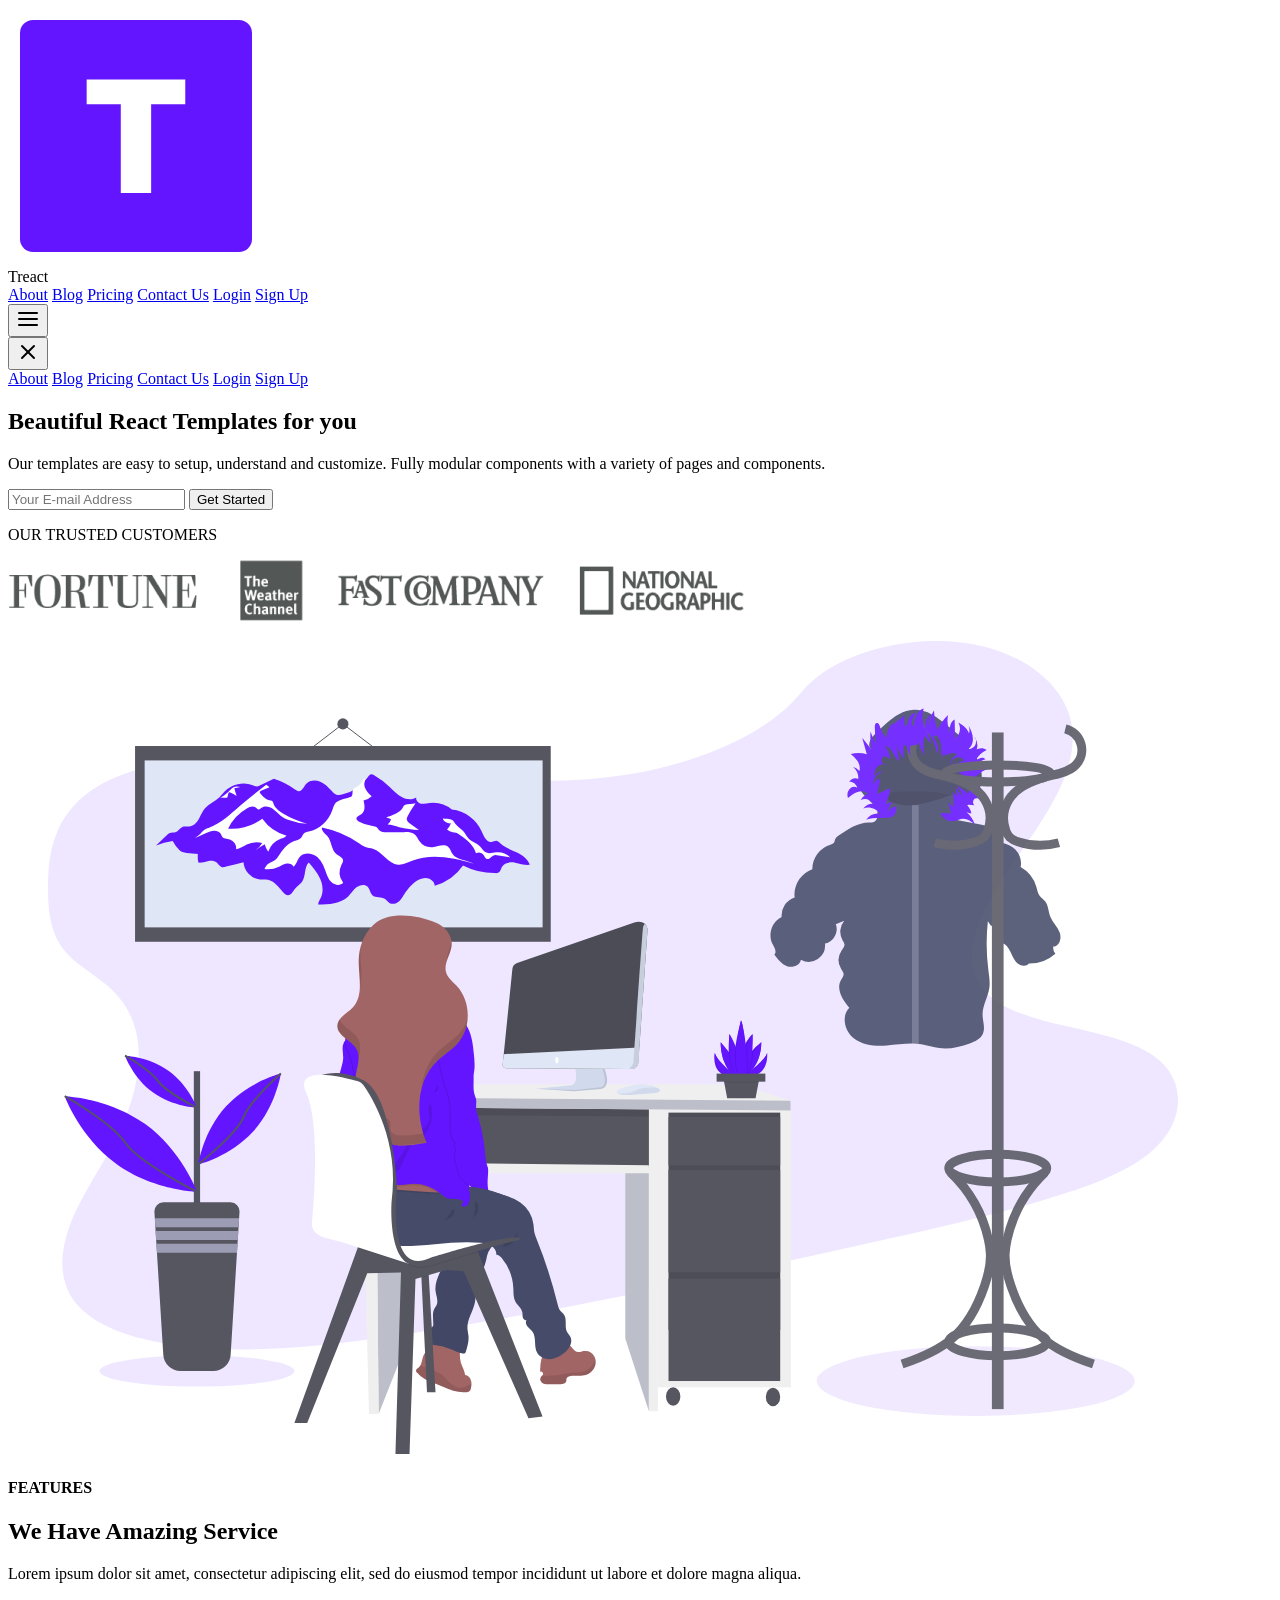
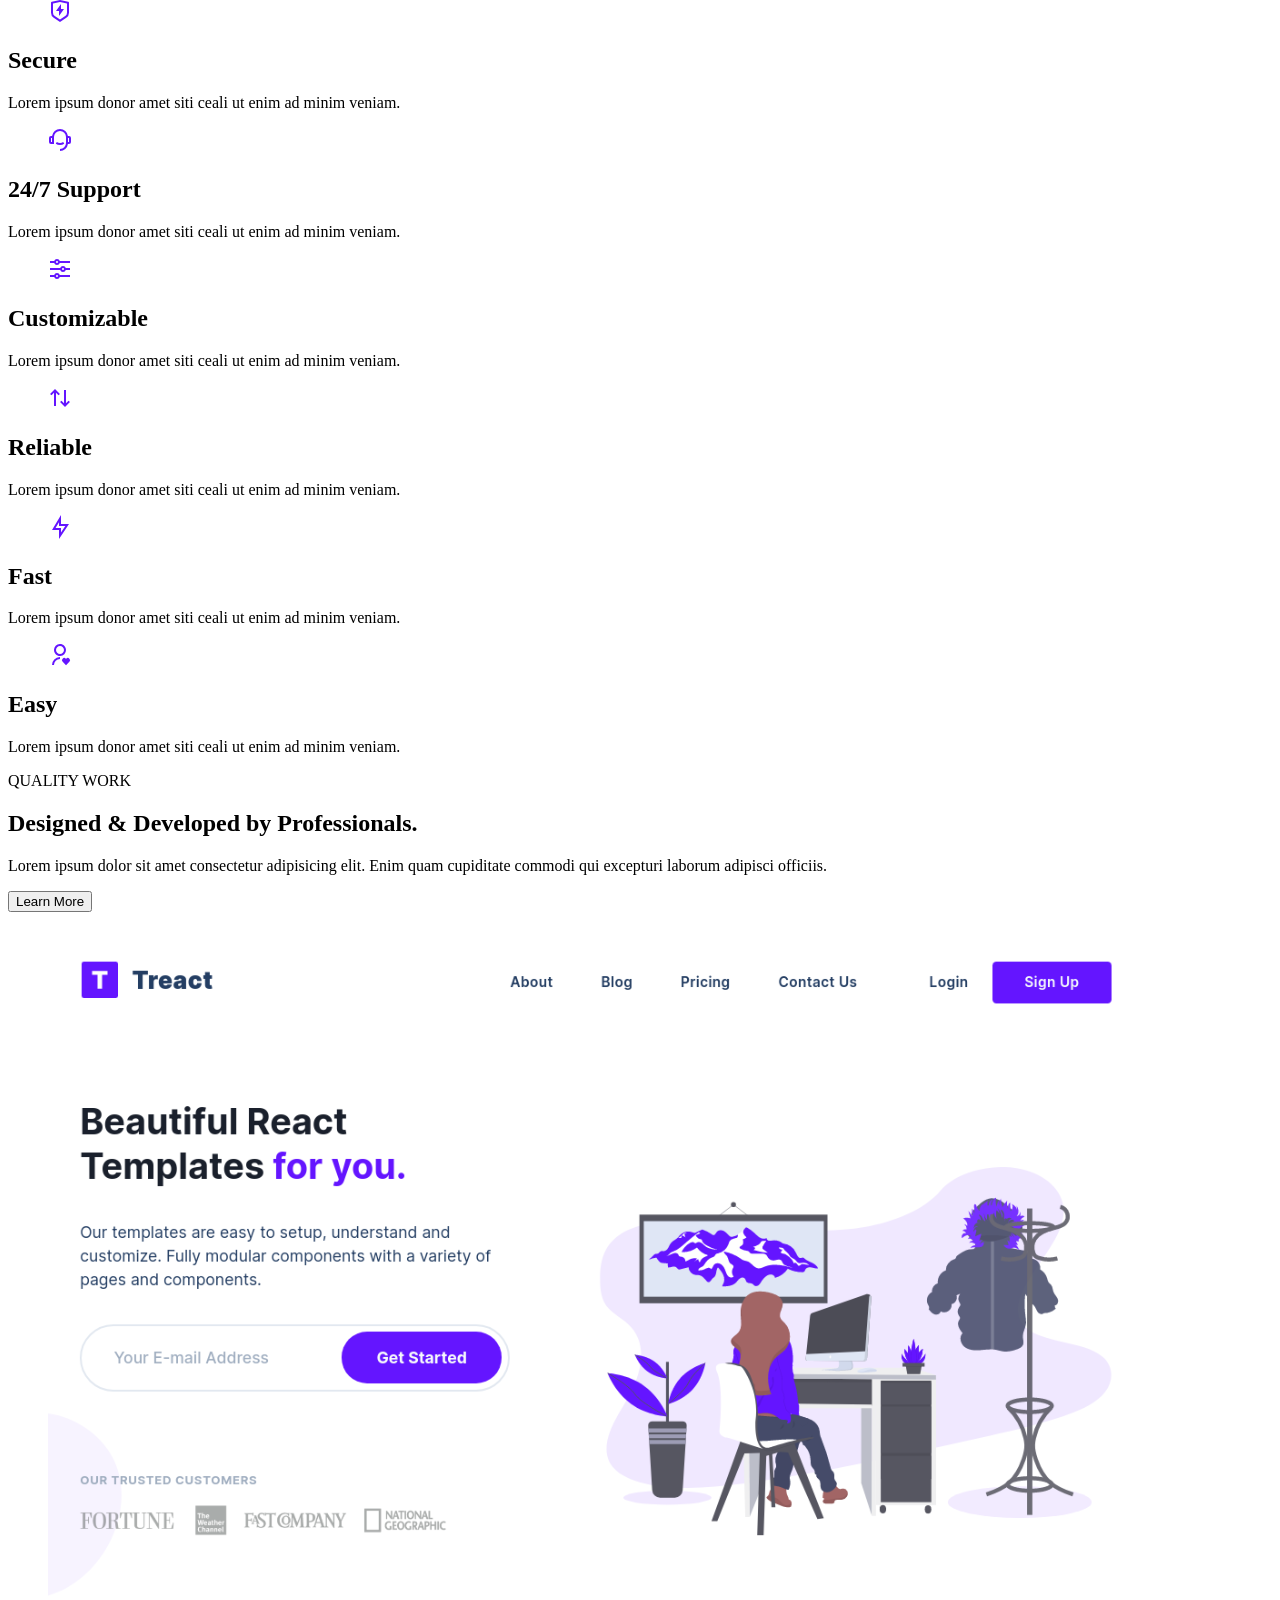
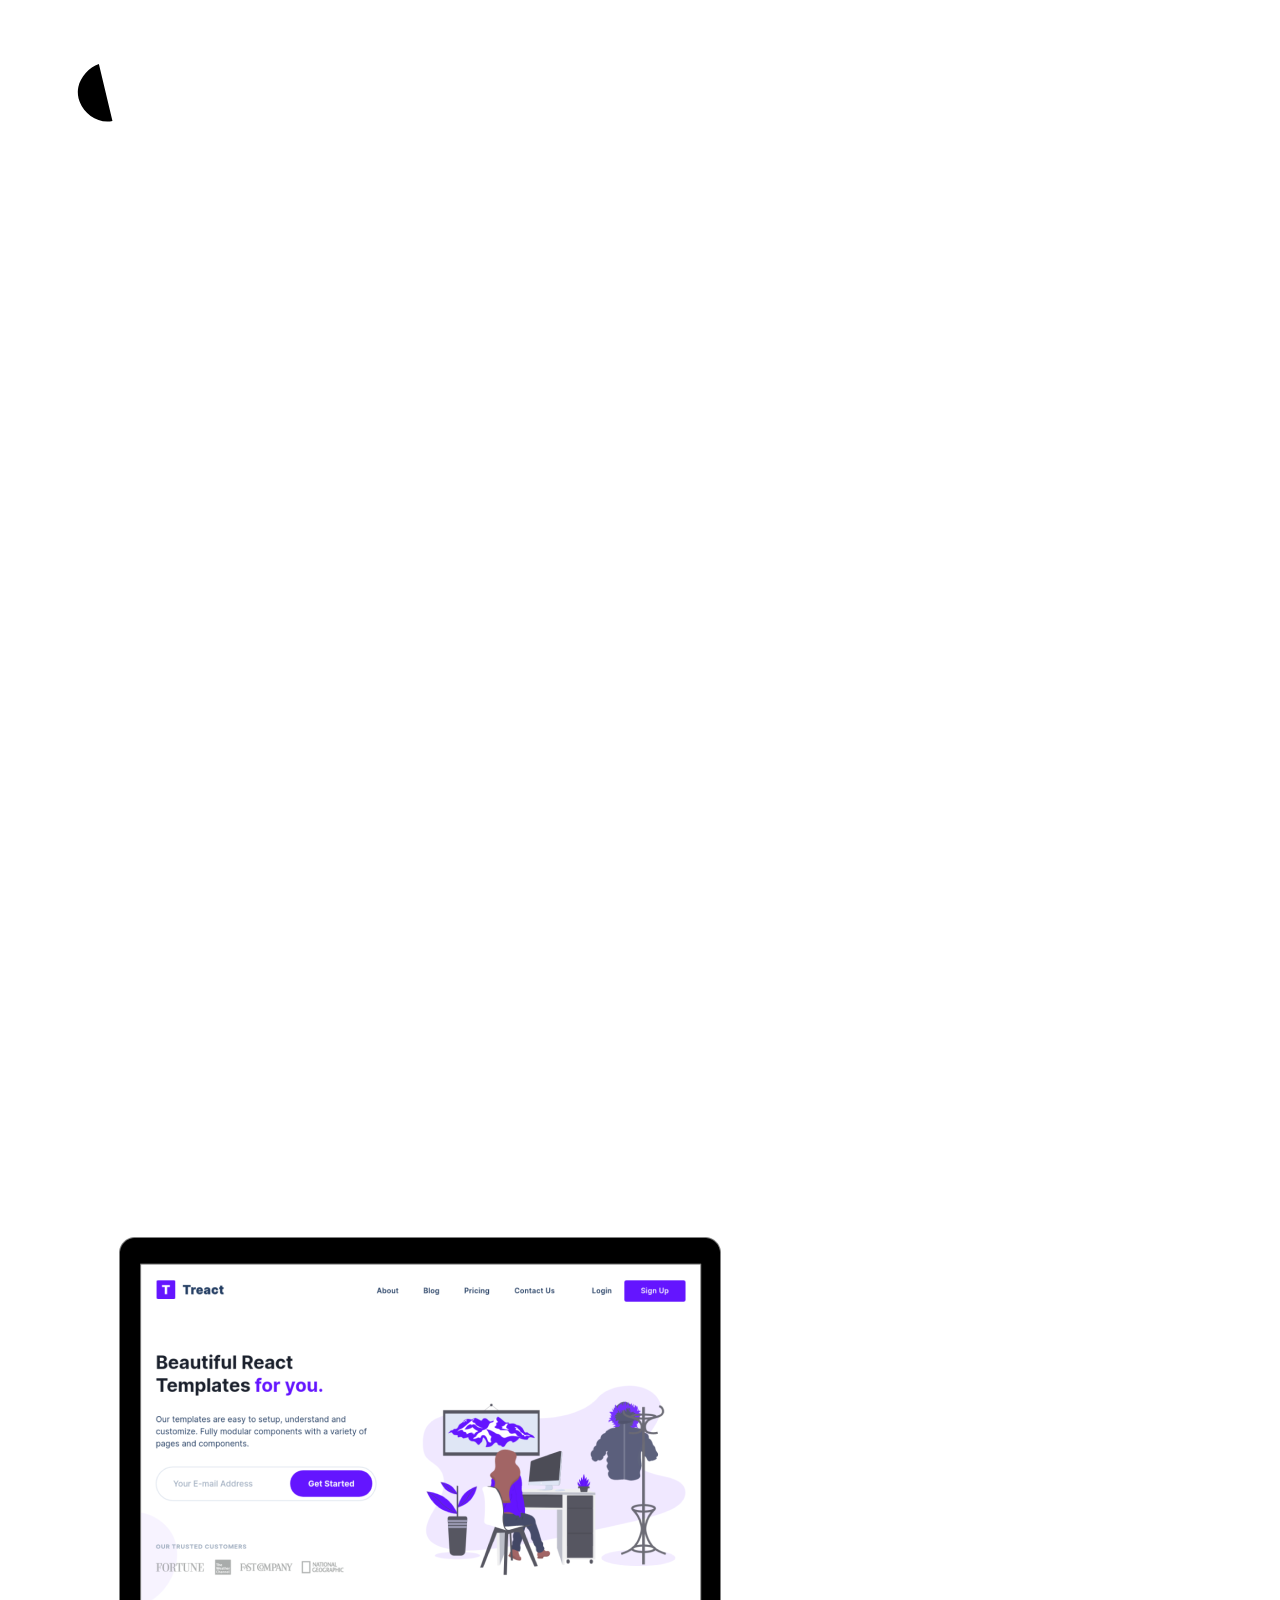
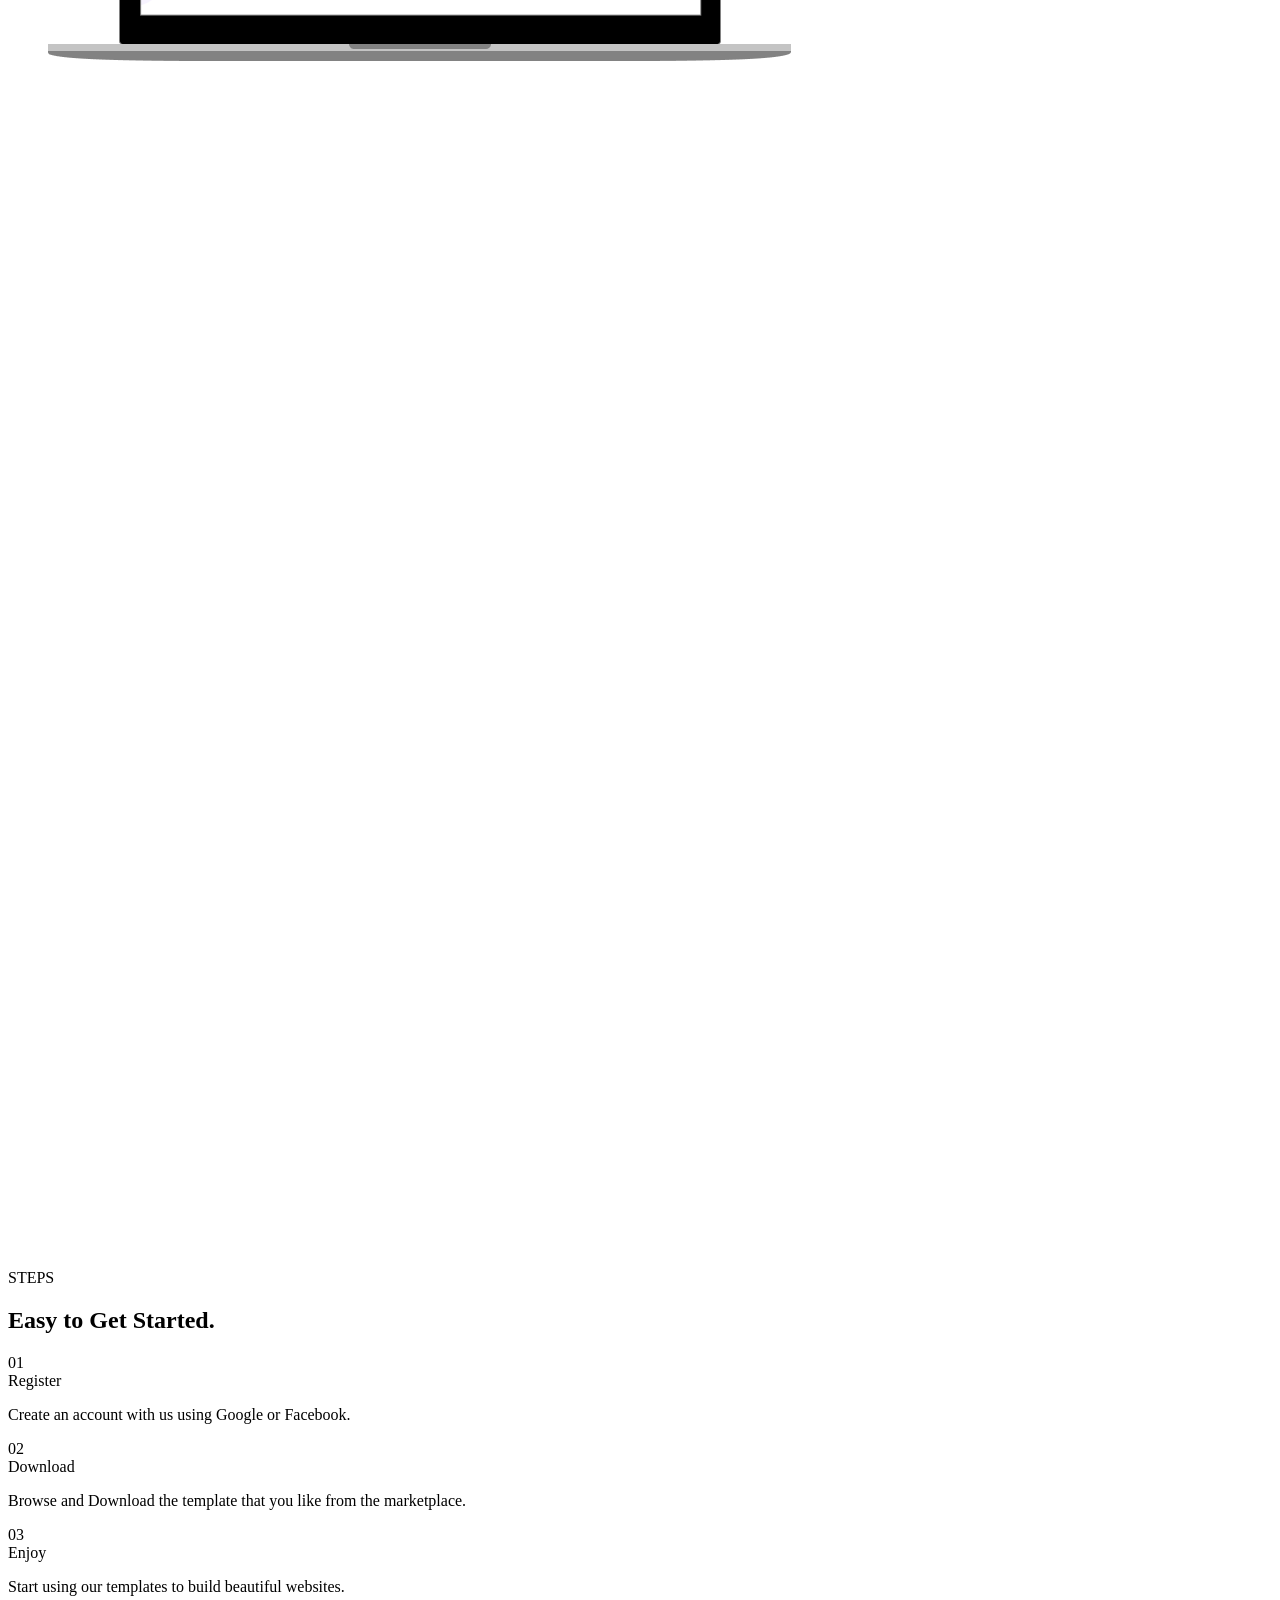
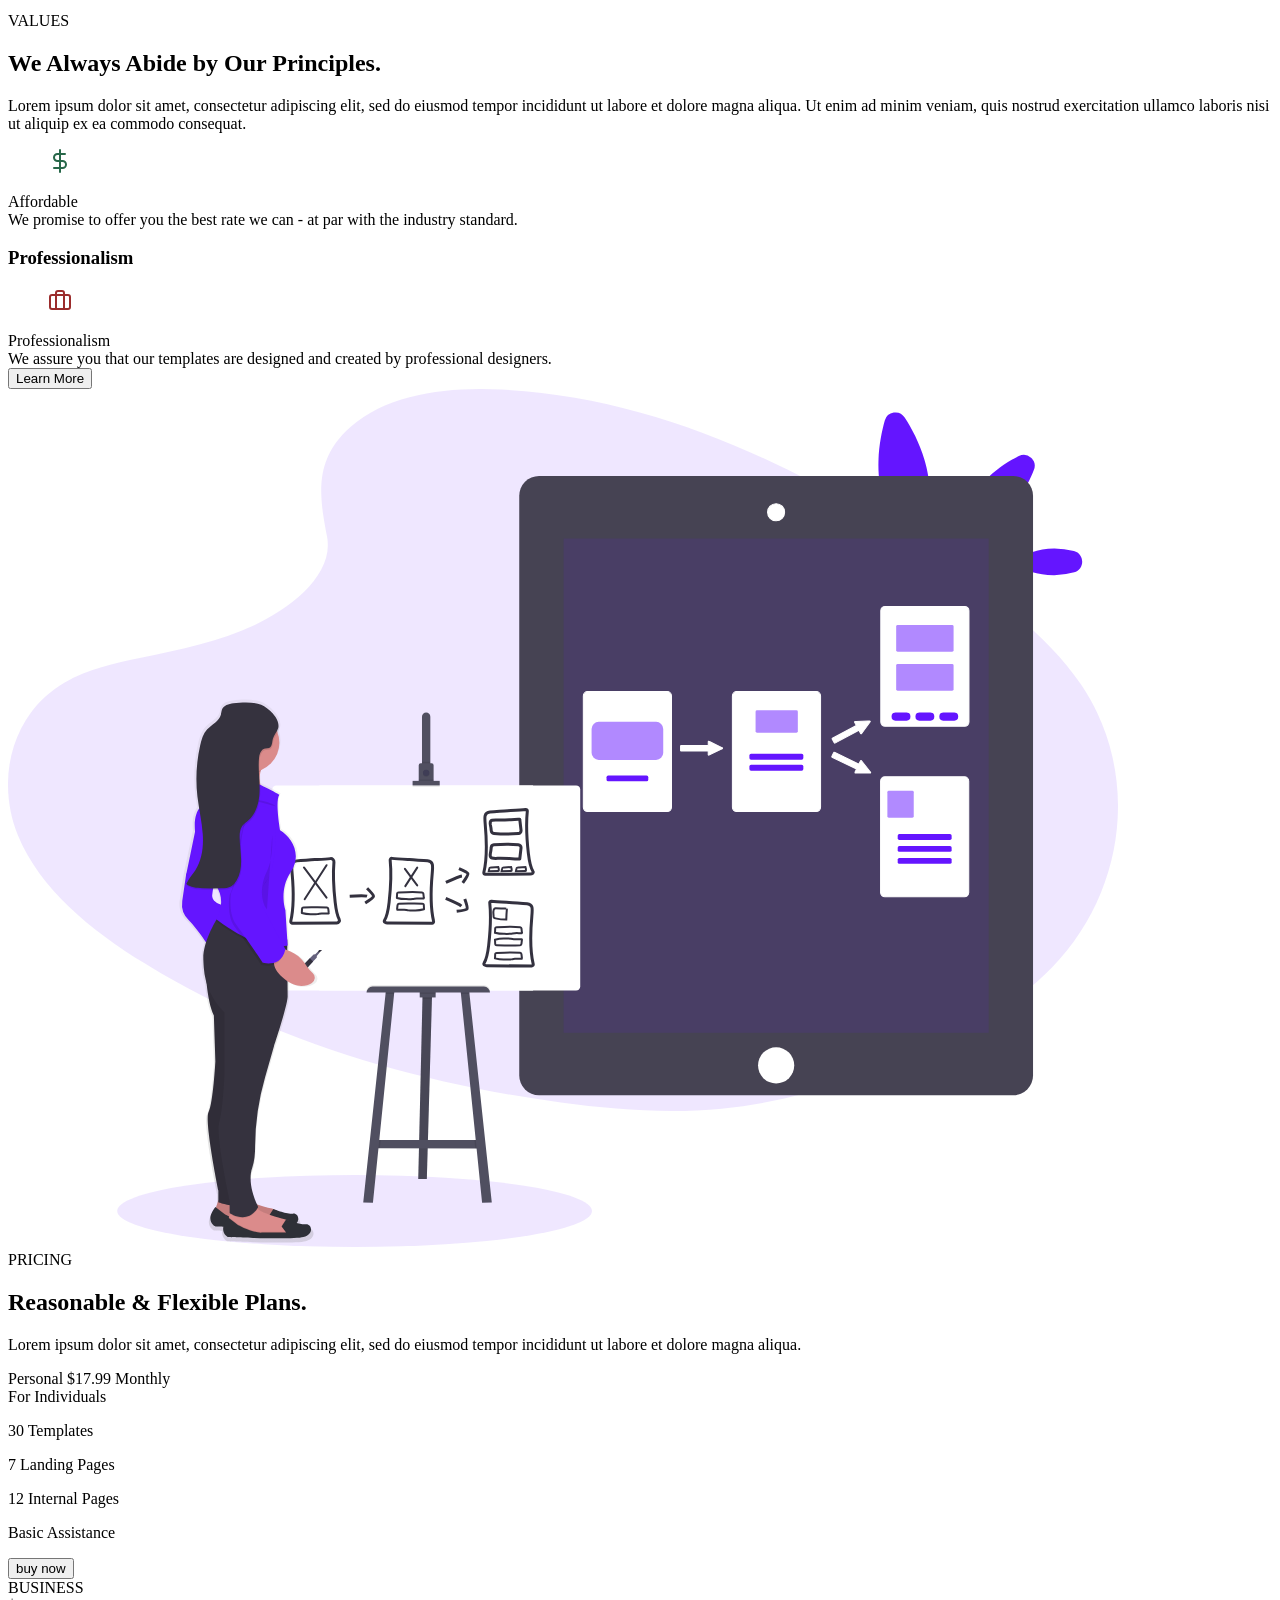
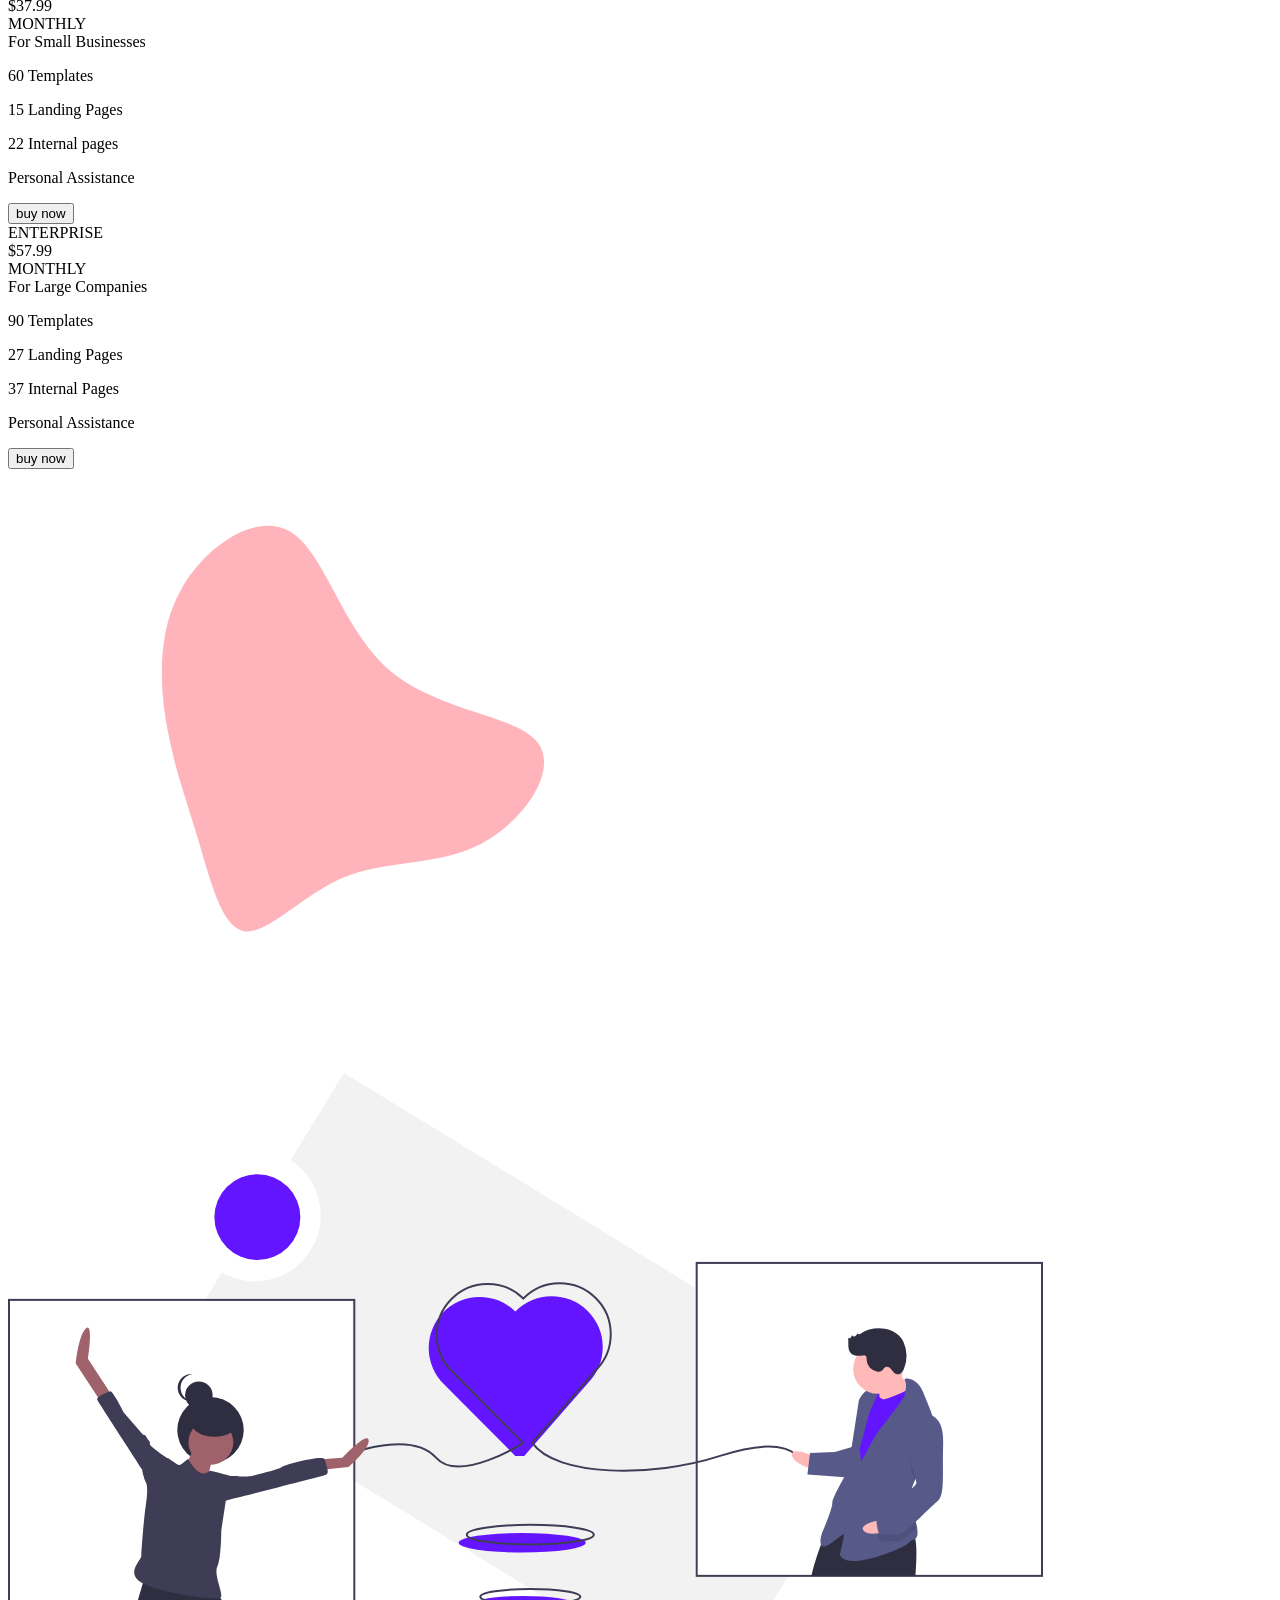
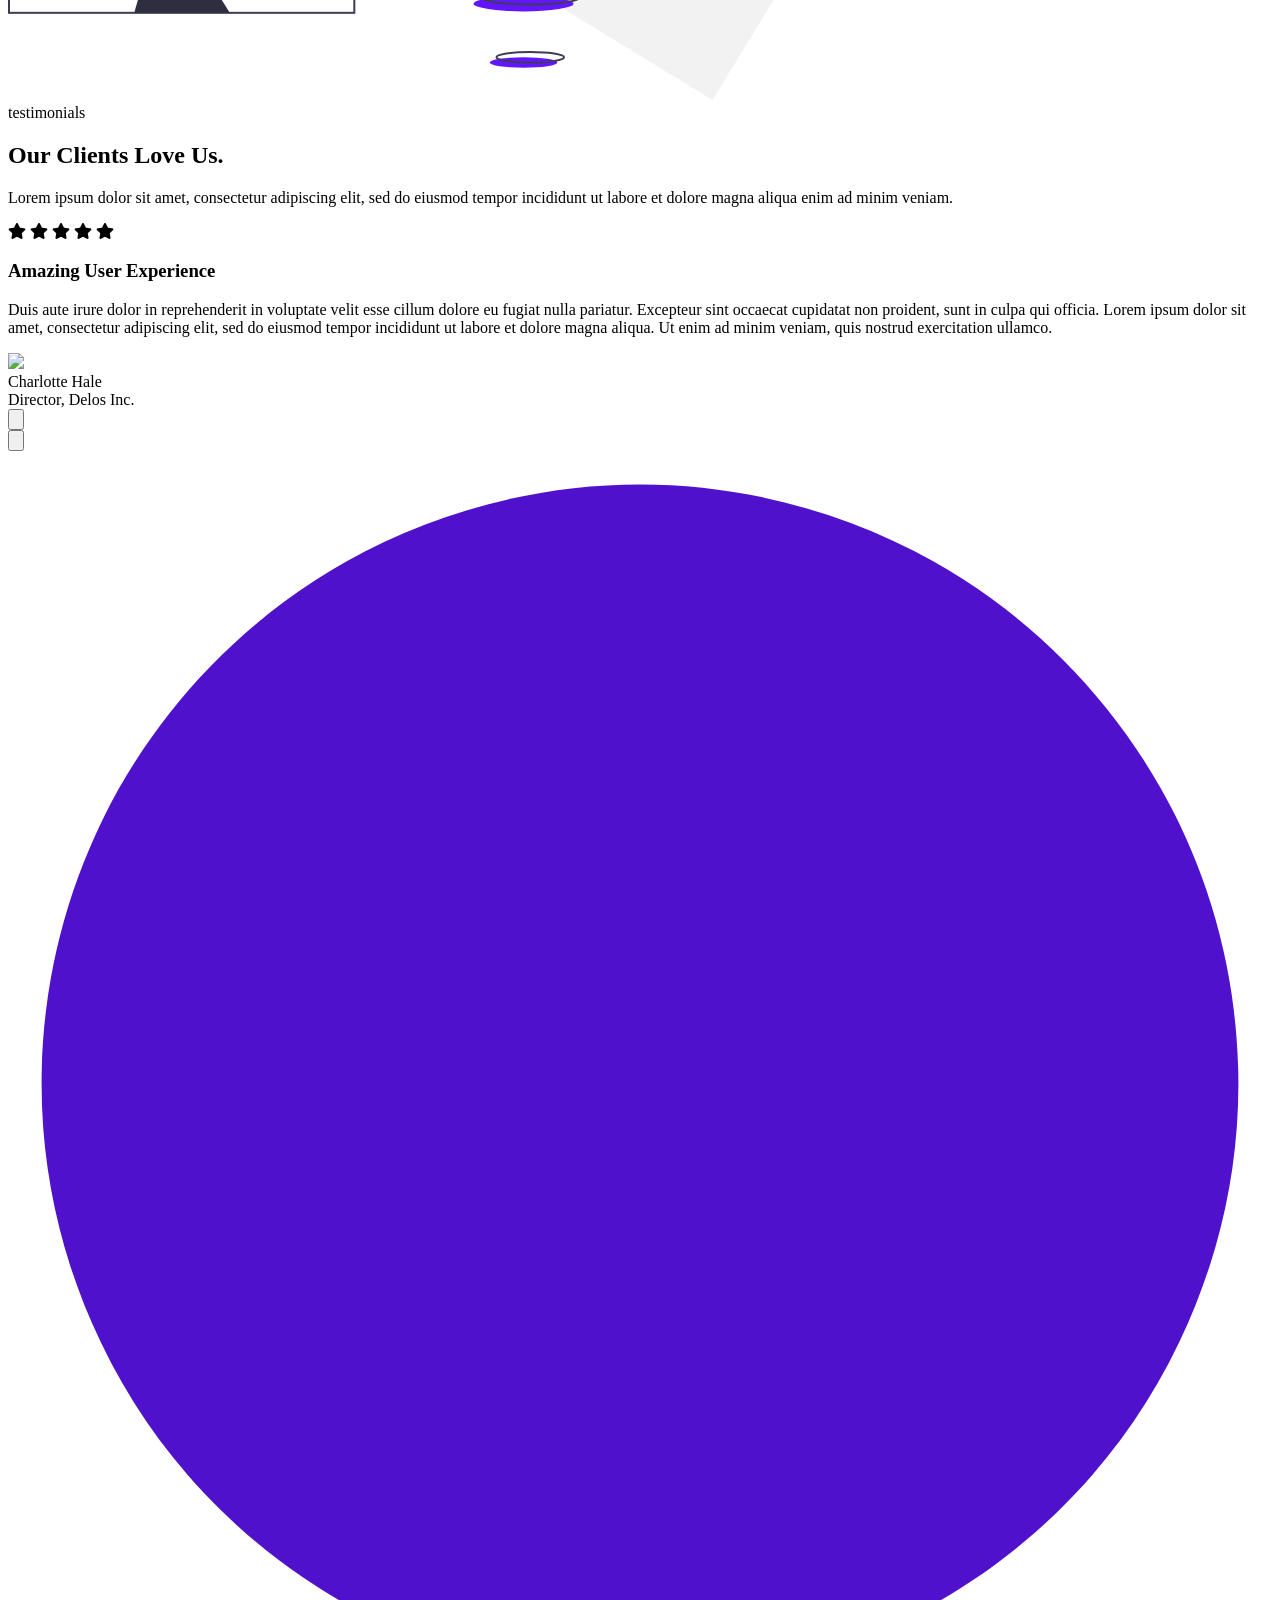
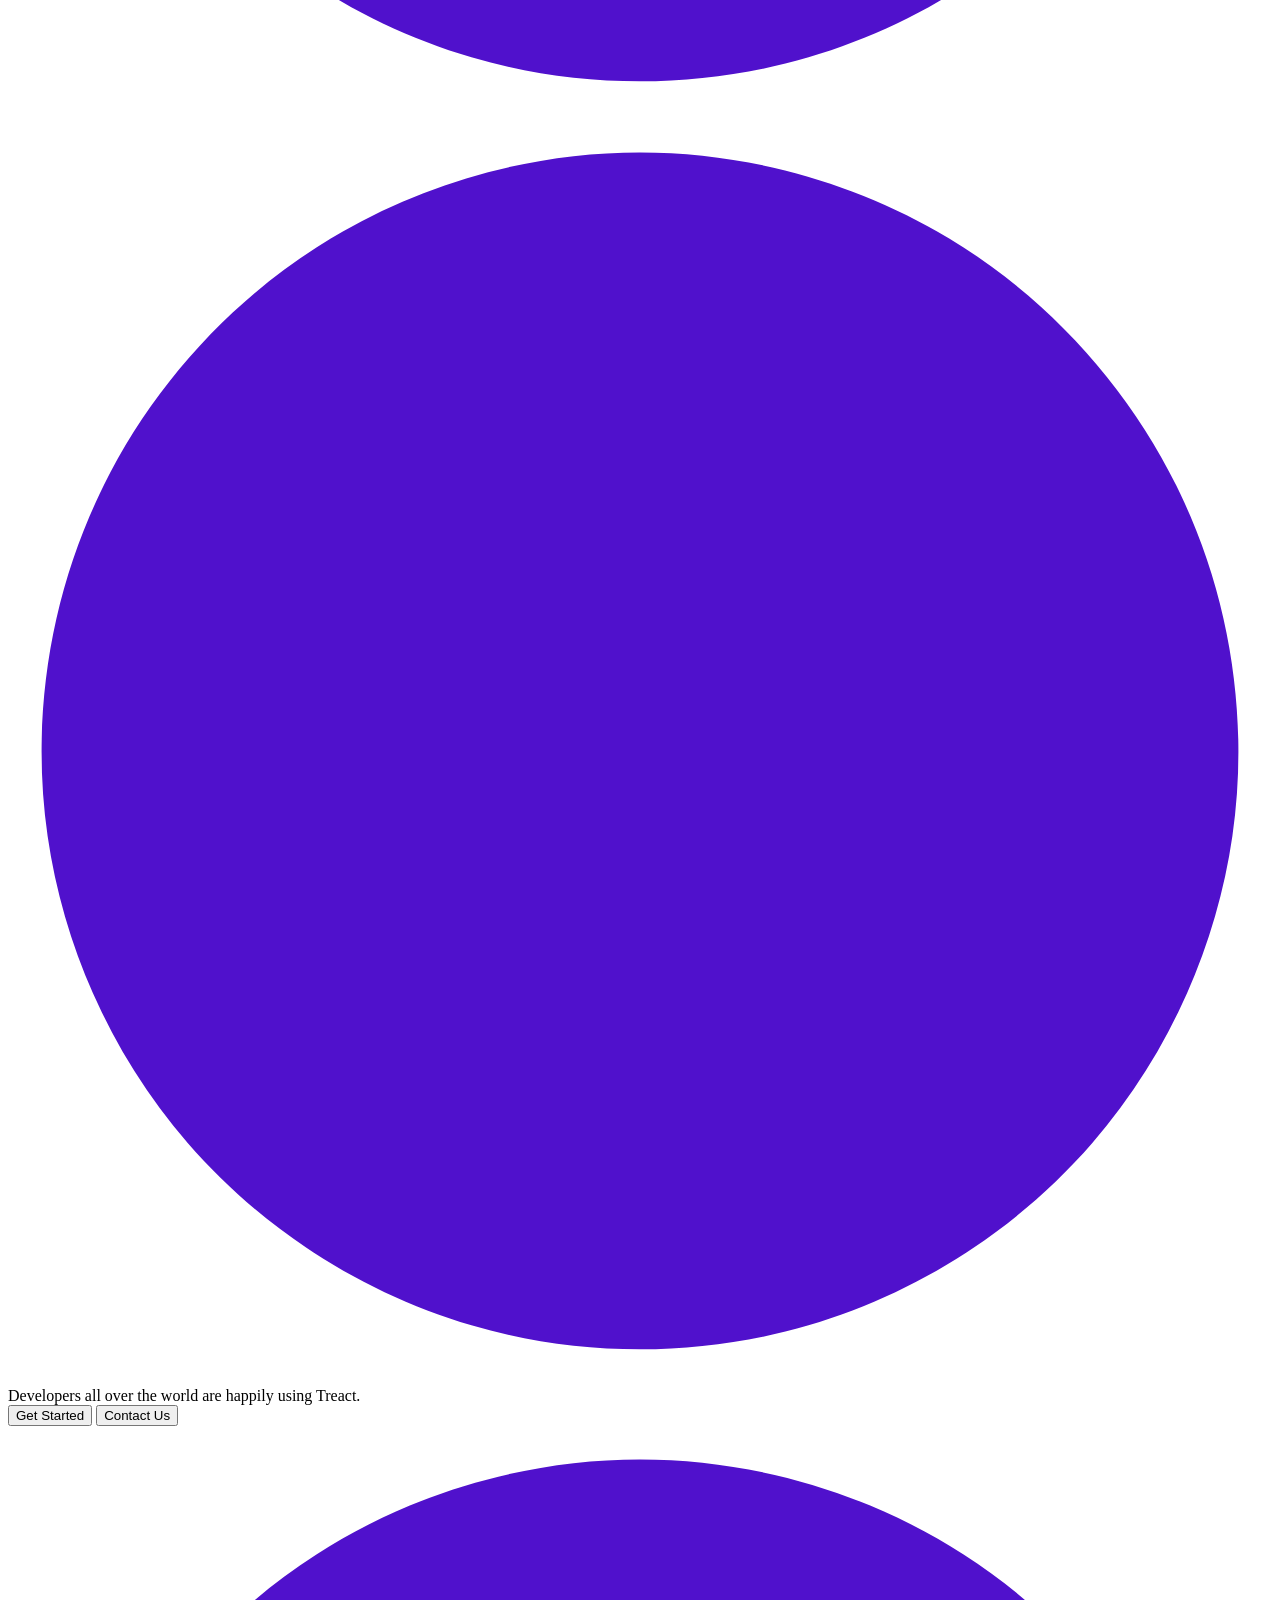
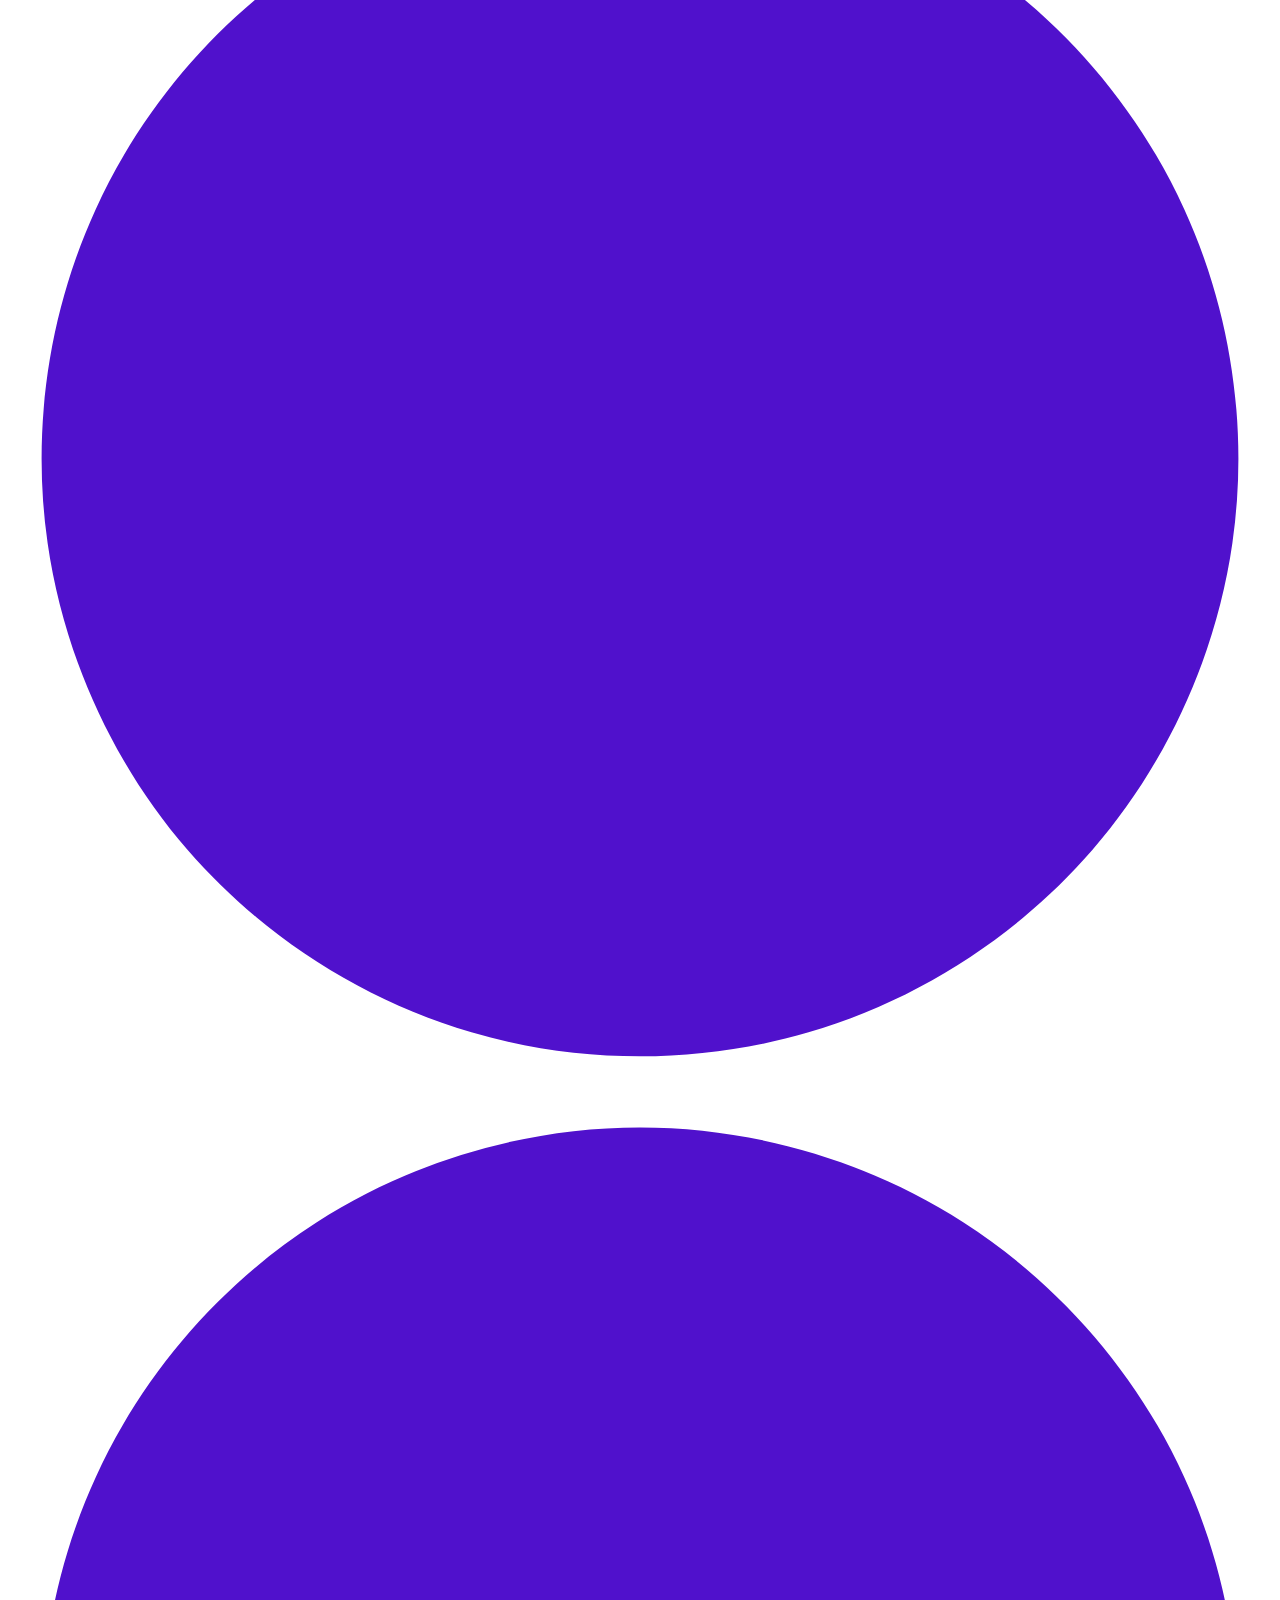
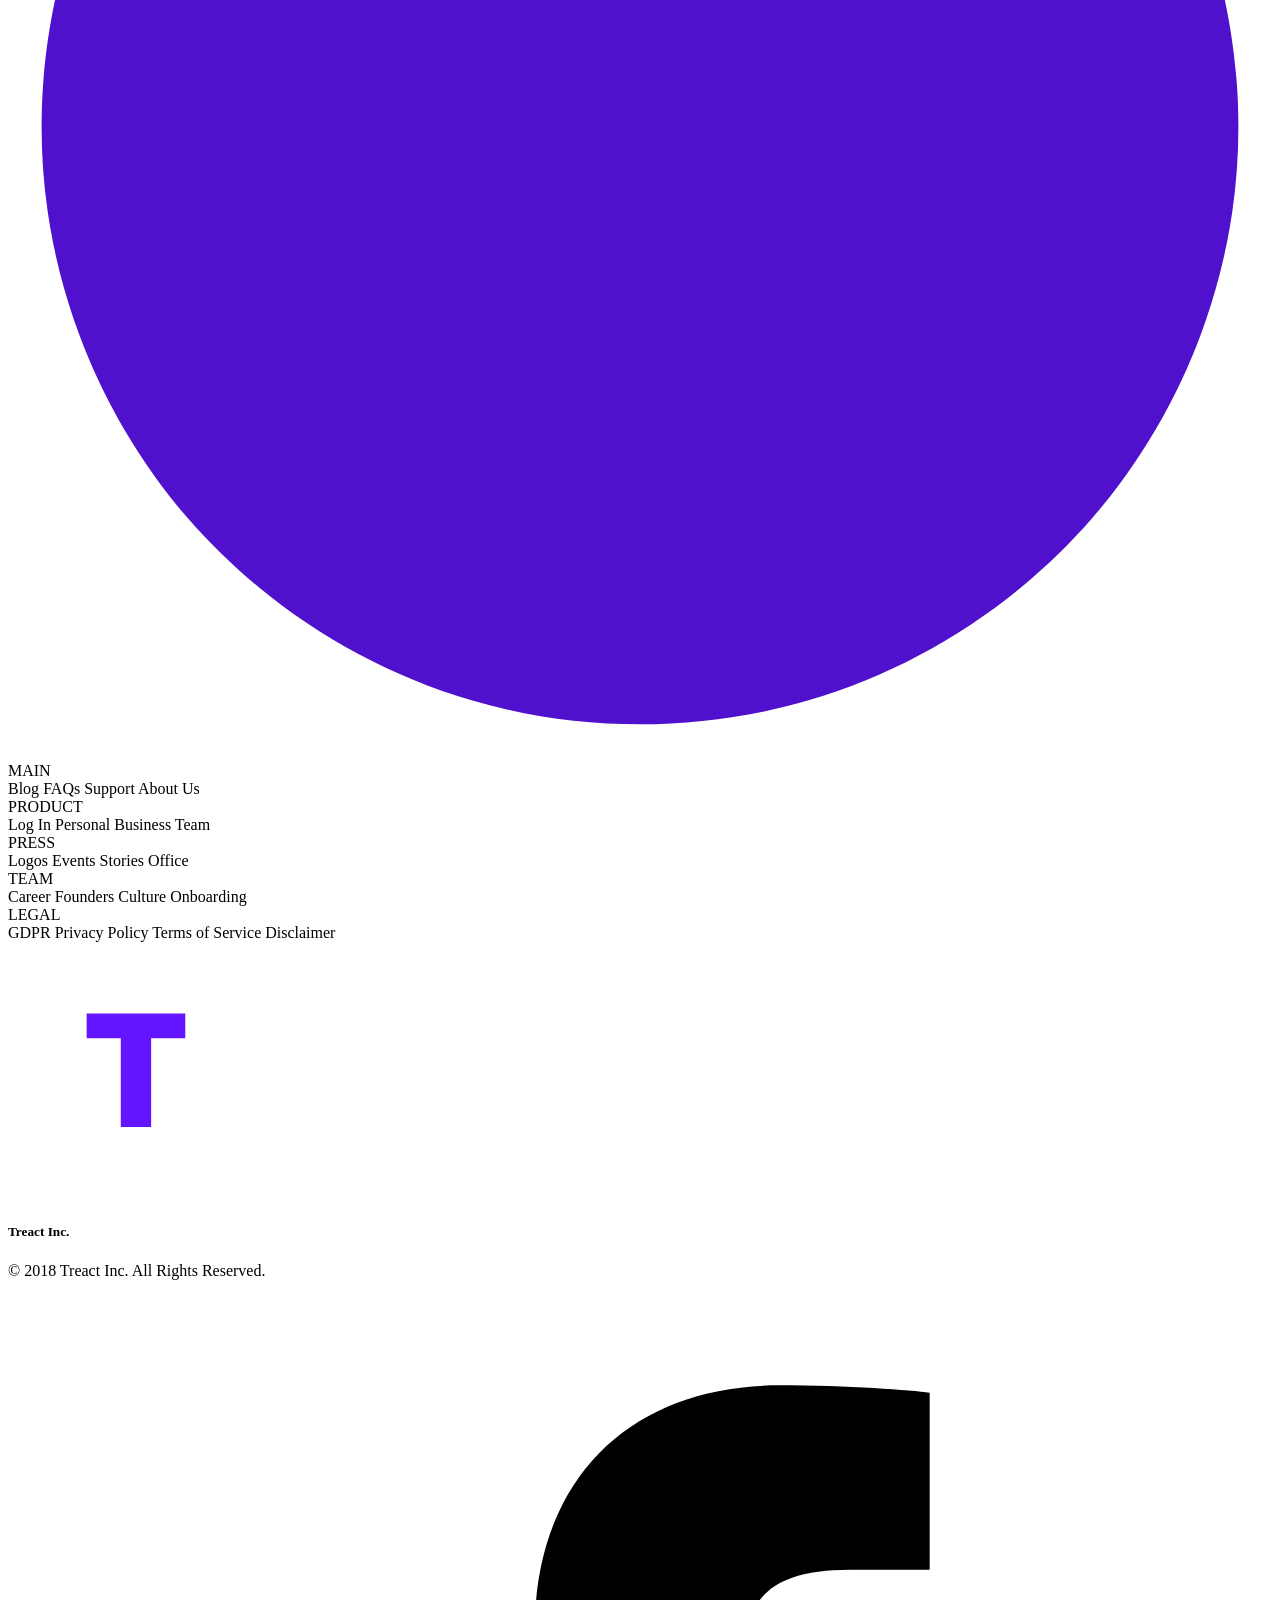
==== commit 1fd62128: "module 2 final project" ====
--- a/index.html
+++ b/index.html
@@ -282,8 +282,9 @@
                                 <div class="step__description">
                                     <div class="step__title">Download</div>
                                     <p class="step__para">
-                                        Install our app and get access to all features instantly.
-                                    </p>
+                                        Browse and Download the template that you like from the marketplace.
+                                    </p>
+
                                 </div>
                             </div>
 
@@ -303,164 +304,316 @@
                 </div>
             </div>
         </section>
+        <section id="values">
+            <div class="container">
+                <div class="row">
+                    <div class="values__description">
+                        <div class="section__tag">VALUES</div>
+                        <h2 class="section__title">
+                            We Always Abide by Our
+                            <span class="purple">Principles.</span>
+                        </h2>
+                        <div class="section__para">
+                            Lorem ipsum dolor sit amet, consectetur adipiscing elit, sed do
+                            eiusmod tempor incididunt ut labore et dolore magna aliqua. Ut
+                            enim ad minim veniam, quis nostrud exercitation ullamco laboris
+                            nisi ut aliquip ex ea commodo consequat.
+                        </div>
+                        <div class="values__list">
+                            <div class="value">
+                                <div class="value__title">
+                                    <figure class="value__img--wrapper">
+                                        <!-- TO GET THIS ICON GO TO https://feathericons.com -->
+                                        <svg xmlns="http://www.w3.org/2000/svg" width="24" height="24"
+                                            viewBox="0 0 24 24" fill="none" stroke="rgba(39, 103, 73, 1)"
+                                            stroke-width="2" stroke-linecap="round" stroke-linejoin="round"
+                                            class="value__img">
+                                            <line x1="12" y1="1" x2="12" y2="23"></line>
+                                            <path d="M17 5H9.5a3.5 3.5 0 0 0 0 7h5a3.5 3.5 0 0 1 0 7H6"></path>
+                                        </svg>
+                                    </figure>
+                                    <div class="value__name">Affordable</div>
+                                </div>
+                                <div class="value__para">
+                                    We promise to offer you the best rate we can - at par with
+                                    the industry standard.
+                                </div>
+                            </div>
+                            <div class="value">
+                                <h3 class="value__title">Professionalism</h3>
+                                <div class="value__title">
+                                    <figure class="value__img--wrapper">
+                                        <!-- TO GET THIS ICON GO TO https://feathericons.com -->
+                                        <svg xmlns="http://www.w3.org/2000/svg" width="24" height="24"
+                                            viewBox="0 0 24 24" fill="none" stroke="rgba(155, 44, 44, 1)"
+                                            stroke-width="2" stroke-linecap="round" stroke-linejoin="round"
+                                            class="value__img">
+                                            <rect x="2" y="7" width="20" height="14" rx="2" ry="2"></rect>
+                                            <path d="M16 21V5a2 2 0 0 0-2-2h-4a2 2 0 0 0-2 2v16"></path>
+                                        </svg>
+                                    </figure>
+                                    <div class="value__name">Professionalism</div>
+                                </div>
+                                <div class="value__para">
+                                    We assure you that our templates are designed and created by
+                                    professional designers.
+                                </div>
+                            </div>
+                        </div>
+                        <button class="btn">Learn More</button>
+                    </div>
+                    <img class="values__img" src="/assets/prototype-illustration.21bc4b3f612a2f257c3d361067582485.svg">
+                </div>
+            </div>
+        </section>
         <section id="pricing">
             <div class="container">
-                <div class="row__narrow">
-                    <h4 class="section__tag">PRICING</h4>
+                <div class="row">
+                    <div class="section__tag">PRICING</div>
                     <h2 class="section__title">
                         Reasonable & Flexible
                         <span class="purple">Plans.</span>
                     </h2>
-
+                    <p class="section__para">
+                        Lorem ipsum dolor sit amet, consectetur adipiscing elit, sed do
+                        eiusmod tempor incididunt ut labore et dolore magna aliqua.
+                    </p>
                     <div class="pricing__plans">
-
                         <div class="plan">
-                            <div class="plan__header">
-                                <span class="plan__name">Basic</span>
+                            <div class="plan__stripe"></div>
+                            <div class="plan__top">
+                                <span class="plan__name">Personal</span>
                                 <span class="plan__price">$17.99</span>
                                 <span class="plan__duration">Monthly</span>
                             </div>
-                            <div class="plan__features">
-                                <span class="plan__feature">5 Templates</span>
-                                <span class="plan__feature">Basic Support</span>
-                                <span class="plan__feature">Community Access</span>
-                            </div>
-                            <button class="btn plan__btn">Choose Plan</button>
-                        </div>
-
-                        <div class="plan plan--highlight">
-                            <div class="plan__header">
-                                <span class="plan__name">Premium</span>
-                                <span class="plan__price">$37.99</span>
-                                <span class="plan__duration">Monthly</span>
-                            </div>
-                            <div class="plan__features">
-                                <span class="plan__feature">All Templates</span>
-                                <span class="plan__feature">Priority Support</span>
-                                <span class="plan__feature">Unlimited Access</span>
-                            </div>
-                            <button class="btn plan__btn plan__btn--primary">Choose Plan</button>
-                        </div>
-
+                            <div class="plan__middle">
+                                <div class="plan__target">For Individuals</div>
+                                <p class="plan__feature">30 Templates</p>
+                                <p class="plan__feature">7 Landing Pages</p>
+                                <p class="plan__feature">12 Internal Pages</p>
+                                <p class="plan__feature">Basic Assistance</p>
+                            </div>
+                            <div class="plan__bottom">
+                                <button class="plan__button">buy now</button>
+                            </div>
+                        </div>
                         <div class="plan">
-                            <div class="plan__header">
-                                <span class="plan__name">Enterprise</span>
-                                <span class="plan__price">$57.99</span>
-                                <span class="plan__duration">Monthly</span>
-                            </div>
-                            <div class="plan__features">
-                                <span class="plan__feature">Custom Templates</span>
-                                <span class="plan__feature">Dedicated Support</span>
-                                <span class="plan__feature">Full Integration</span>
-                            </div>
-                            <button class="btn plan__btn">Choose Plan</button>
-                        </div>
-
+                            <div class="plan__stripe"></div>
+                            <div class="plan__top">
+                                <div class="plan__name">BUSINESS</div>
+                                <div class="plan__price">$37.99</div>
+                                <div class="plan__duration">MONTHLY</div>
+                            </div>
+                            <div class="plan__middle">
+                                <div class="plan__target">For Small Businesses</div>
+                                <p class="plan__feature">60 Templates</p>
+                                <p class="plan__feature">15 Landing Pages</p>
+                                <p class="plan__feature">22 Internal pages</p>
+                                <p class="plan__feature">Personal Assistance</p>
+                            </div>
+                            <div class="plan__bottom">
+                                <button class="plan__button">buy now</button>
+                            </div>
+                        </div>
+                        <div class="plan">
+                            <div class="plan__stripe"></div>
+                            <div class="plan__top">
+                                <div class="plan__name">ENTERPRISE</div>
+                                <div class="plan__price">$57.99</div>
+                                <div class="plan__duration">MONTHLY</div>
+                            </div>
+                            <div class="plan__middle">
+                                <div class="plan__target">For Large Companies</div>
+                                <p class="plan__feature">90 Templates</p>
+                                <p class="plan__feature">27 Landing Pages</p>
+                                <p class="plan__feature">37 Internal Pages</p>
+                                <p class="plan__feature">Personal Assistance</p>
+                            </div>
+                            <div class="plan__bottom">
+                                <button class="plan__button">buy now</button>
+                            </div>
+                        </div>
+                        <svg width="600" height="600" viewBox="0 0 600 600" xmlns="http://www.w3.org/2000/svg"
+                            class="plans__blob">
+                            <g transform="translate(300,300)">
+                                <path
+                                    d="M82,-98.3C129.8,-57.7,208.2,-54.1,229.6,-26.6C251.1,1,215.6,52.5,172.9,74.9C130.2,97.2,80.3,90.4,37.8,107.5C-4.8,124.7,-40,165.7,-63.3,162.3C-86.5,158.8,-97.8,110.9,-109.3,72.2C-120.7,33.5,-132.2,4.1,-140.1,-37.4C-147.9,-79,-152.1,-132.6,-128.1,-177.3C-104.1,-222.1,-52.1,-258,-17.5,-237.2C17.1,-216.4,34.3,-138.9,82,-98.3Z"
+                                    fill="#FFB4BC"></path>
+                            </g>
+                        </svg>
                     </div>
                 </div>
             </div>
         </section>
-
         <section id="testimonials">
             <div class="container">
-                <div class="row__narrow">
-                    <h4 class="section__tag">TESTIMONIALS</h4>
-                    <h2 class="section__title">
-                        Our Clients
-                        <span class="purple">Love Us.</span>
-                    </h2>
-
-                    <div class="testimonials">
-
+                <div class="row__">
+                    <img src="./assets/love-illustration.c759090fa833369ad6ffb6eb19cacb3e.svg"
+                        class="testimonials__img">
+                    <div class="testimonials__description">
+                        <div class="section__tag">testimonials</div>
+                        <h2 class="section__title">
+                            Our Clients <span class="purple">Love Us.</span>
+                        </h2>
+                        <p class="section__para">
+                            Lorem ipsum dolor sit amet, consectetur adipiscing elit, sed do
+                            eiusmod tempor incididunt ut labore et dolore magna aliqua enim
+                            ad minim veniam.
+                        </p>
                         <div class="testimonial">
-                            <p class="testimonial__text">
-                                “This service has completely transformed the way I build websites.
-                                The templates are beautiful and easy to use.”
+                            <div class="testimonial__rating">
+                                <i class="fas fa-star" aria-hidden="true"></i>
+                                <i class="fas fa-star" aria-hidden="true"></i>
+                                <i class="fas fa-star" aria-hidden="true"></i>
+                                <i class="fas fa-star" aria-hidden="true"></i>
+                                <i class="fas fa-star" aria-hidden="true"></i>
+                            </div>
+                            <h3 class="testimonial__title">Amazing User Experience</h3>
+                            <p class="testimonial__para">
+                                Duis aute irure dolor in reprehenderit in voluptate velit esse
+                                cillum dolore eu fugiat nulla pariatur. Excepteur sint
+                                occaecat cupidatat non proident, sunt in culpa qui officia.
+                                Lorem ipsum dolor sit amet, consectetur adipiscing elit, sed
+                                do eiusmod tempor incididunt ut labore et dolore magna aliqua.
+                                Ut enim ad minim veniam, quis nostrud exercitation ullamco.
                             </p>
-                            <div class="testimonial__author">
-                                <img src="./assets/profile1.jpg" class="testimonial__img">
-                                <div>
-                                    <h3 class="testimonial__name">Sarah Johnson</h3>
-                                    <p class="testimonial__role">Web Designer</p>
-                                </div>
-                            </div>
-                        </div>
-
-                        <div class="testimonial">
-                            <p class="testimonial__text">
-                                “I love how customizable everything is. The support team is also
-                                incredibly responsive and helpful.”
-                            </p>
-                            <div class="testimonial__author">
-                                <img src="./assets/profile2.jpg" class="testimonial__img">
-                                <div>
-                                    <h3 class="testimonial__name">Michael Lee</h3>
-                                    <p class="testimonial__role">Developer</p>
-                                </div>
-                            </div>
-                        </div>
-
-                        <div class="testimonial">
-                            <p class="testimonial__text">
-                                “The best template service I've ever used. Highly recommended for
-                                anyone building modern websites.”
-                            </p>
-                            <div class="testimonial__author">
-                                <img src="./assets/profile3.jpg" class="testimonial__img">
-                                <div>
-                                    <h3 class="testimonial__name">Emily Carter</h3>
-                                    <p class="testimonial__role">Freelancer</p>
-                                </div>
-                            </div>
-                        </div>
-
+                            <div class="testimonial__bottom">
+                                <div class="testimonial__profile">
+                                    <img src="https://images.unsplash.com/photo-1494790108377-be9c29b29330?ixlib=rb-1.2.1&amp;ixid=eyJhcHBfaWQiOjEyMDd9&amp;auto=format&amp;fit=facearea&amp;facepad=3.25&amp;w=512&amp;h=512&amp;q=80"
+                                        class="testimonial__img">
+                                    <div class="testimonial__details">
+                                        <div class="testimonial__name">Charlotte Hale</div>
+                                        <div class="testimonial__role">Director, Delos Inc.</div>
+                                    </div>
+                                </div>
+                                <div class="testimonial__buttons">
+                                    <button class="testimonial__button">
+                                        <svg fill="none" stroke="rgb(100,21,255)" stroke-linecap="round"
+                                            stroke-linejoin="round" stroke-width="3" viewBox="0 0 24 24">
+                                            <path d="M10 19l-7-7m0 0l7-7m-7 7h18"></path>
+                                        </svg>
+                                    </button>
+                                    <div class="divider"></div>
+                                    <button class="testimonial__button">
+                                        <svg fill="none" stroke="rgb(100,21,255)" stroke-linecap="round"
+                                            stroke-linejoin="round" stroke-width="3" viewBox="0 0 24 24">
+                                            <path d="M14 5l7 7m0 0l-7 7m7-7H3"></path>
+                                        </svg>
+                                    </button>
+                                </div>
+                            </div>
+                        </div>
                     </div>
                 </div>
             </div>
         </section>
-
-        <section id="footer">
-            <div class="container">
-                <div class="footer__top">
-                    <div class="footer__column">
-                        <h3 class="footer__title">Treact</h3>
-                        <p class="footer__text">
-                            Beautiful React templates for your next project.
-                        </p>
-                    </div>
-
-                    <div class="footer__column">
-                        <h3 class="footer__title">Links</h3>
-                        <a href="#" class="footer__link">About</a>
-                        <a href="#" class="footer__link">Blog</a>
-                        <a href="#" class="footer__link">Pricing</a>
-                        <a href="#" class="footer__link">Contact</a>
-                    </div>
-
-                    <div class="footer__column">
-                        <h3 class="footer__title">Legal</h3>
-                        <a href="#" class="footer__link">Terms</a>
-                        <a href="#" class="footer__link">Privacy</a>
-                        <a href="#" class="footer__link">Cookies</a>
-                    </div>
-
-                    <div class="footer__column">
-                        <h3 class="footer__title">Social</h3>
-                        <a href="#" class="footer__link">Twitter</a>
-                        <a href="#" class="footer__link">Facebook</a>
-                        <a href="#" class="footer__link">Instagram</a>
-                    </div>
-                </div>
-
-                <div class="footer__bottom">
-                    <p class="footer__copyright">
-                        © 2026 Treact. All Rights Reserved.
-                    </p>
+        <section id="start">
+            <div class="container">
+                <div class="row">
+                    <svg viewBox="0 0 600 600" class="start__blob--1">
+                        <g transform="translate(300,300)">
+                            <path
+                                d="M153.6,-239C199.1,-209.8,236,-167.2,258.4,-118C280.9,-68.9,288.9,-13.1,281.2,40.4C273.5,93.9,250.1,145.2,214.7,186.1C179.3,226.9,131.9,257.4,80,272.6C28.2,287.8,-28.2,287.8,-80,272.6C-131.9,257.4,-179.3,226.9,-214.7,186.1C-250.1,145.2,-273.5,93.9,-281.2,40.4C-288.9,-13.1,-280.9,-68.9,-258.4,-118C-236,-167.2,-199.1,-209.8,-153.6,-239C-108.1,-268.3,-54.1,-284.1,0,-284.1C54.1,-284.1,108.1,-268.3,153.6,-239Z"
+                                fill="rgb(80,17,204)"></path>
+                        </g>
+                    </svg>
+                    <svg viewBox="0 0 600 600" class="start__blob--2">
+                        <g transform="translate(300,300)">
+                            <path
+                                d="M153.6,-239C199.1,-209.8,236,-167.2,258.4,-118C280.9,-68.9,288.9,-13.1,281.2,40.4C273.5,93.9,250.1,145.2,214.7,186.1C179.3,226.9,131.9,257.4,80,272.6C28.2,287.8,-28.2,287.8,-80,272.6C-131.9,257.4,-179.3,226.9,-214.7,186.1C-250.1,145.2,-273.5,93.9,-281.2,40.4C-288.9,-13.1,-280.9,-68.9,-258.4,-118C-236,-167.2,-199.1,-209.8,-153.6,-239C-108.1,-268.3,-54.1,-284.1,0,-284.1C54.1,-284.1,108.1,-268.3,153.6,-239Z"
+                                fill="rgb(80,17,204)"></path>
+                        </g>
+                    </svg>
+                    <div class="start__container">
+                        <div class="start__row">
+                            <div class="start__title">
+                                Developers all over the world are happily using Treact.
+                            </div>
+                            <div class="start__button">
+                                <button class="start__button btn">Get Started</button>
+                                <button class="start__button btn">Contact Us</button>
+                            </div>
+                        </div>
+                    </div>
                 </div>
             </div>
         </section>
     </main>
-
+    <footer>
+        <svg viewBox="0 0 600 600" class="footer__blob--1">
+            <g transform="translate(300,300)">
+                <path
+                    d="M153.6,-239C199.1,-209.8,236,-167.2,258.4,-118C280.9,-68.9,288.9,-13.1,281.2,40.4C273.5,93.9,250.1,145.2,214.7,186.1C179.3,226.9,131.9,257.4,80,272.6C28.2,287.8,-28.2,287.8,-80,272.6C-131.9,257.4,-179.3,226.9,-214.7,186.1C-250.1,145.2,-273.5,93.9,-281.2,40.4C-288.9,-13.1,-280.9,-68.9,-258.4,-118C-236,-167.2,-199.1,-209.8,-153.6,-239C-108.1,-268.3,-54.1,-284.1,0,-284.1C54.1,-284.1,108.1,-268.3,153.6,-239Z"
+                    fill="rgba(80,17,204)"></path>
+            </g>
+        </svg>
+        <svg viewBox="0 0 600 600" class="footer__blob--2">
+            <g transform="translate(300,300)">
+                <path
+                    d="M153.6,-239C199.1,-209.8,236,-167.2,258.4,-118C280.9,-68.9,288.9,-13.1,281.2,40.4C273.5,93.9,250.1,145.2,214.7,186.1C179.3,226.9,131.9,257.4,80,272.6C28.2,287.8,-28.2,287.8,-80,272.6C-131.9,257.4,-179.3,226.9,-214.7,186.1C-250.1,145.2,-273.5,93.9,-281.2,40.4C-288.9,-13.1,-280.9,-68.9,-258.4,-118C-236,-167.2,-199.1,-209.8,-153.6,-239C-108.1,-268.3,-54.1,-284.1,0,-284.1C54.1,-284.1,108.1,-268.3,153.6,-239Z"
+                    fill="rgba(80,17,204)"></path>
+            </g>
+        </svg>
+        <div class="row footer__row">
+            <div class="footer__columns">
+                <div class="footer__column">
+                    <div class="footer__column--title">MAIN</div>
+                    <a class="footer__column--link">Blog</a>
+                    <a class="footer__column--link">FAQs</a>
+                    <a class="footer__column--link">Support</a>
+                    <a class="footer__column--link">About Us</a>
+                </div>
+                <div class="footer__column">
+                    <div class="footer__column--title">PRODUCT</div>
+                    <a class="footer__column--link">Log In</a>
+                    <a class="footer__column--link">Personal</a>
+                    <a class="footer__column--link">Business</a>
+                    <a class="footer__column--link">Team</a>
+                </div>
+                <div class="footer__column">
+                    <div class="footer__column--title">PRESS</div>
+                    <a class="footer__column--link">Logos</a>
+                    <a class="footer__column--link">Events</a>
+                    <a class="footer__column--link">Stories</a>
+                    <a class="footer__column--link">Office</a>
+                </div>
+                <div class="footer__column">
+                    <div class="footer__column--title">TEAM</div>
+                    <a class="footer__column--link">Career</a>
+                    <a class="footer__column--link">Founders</a>
+                    <a class="footer__column--link">Culture</a>
+                    <a class="footer__column--link">Onboarding</a>
+                </div>
+                <div class="footer__column">
+                    <div class="footer__column--title">LEGAL</div>
+                    <a class="footer__column--link">GDPR</a>
+                    <a class="footer__column--link">Privacy Policy</a>
+                    <a class="footer__column--link">Terms of Service</a>
+                    <a class="footer__column--link">Disclaimer</a>
+                </div>
+            </div>
+            <div class="footer__divider"></div>
+            <div class="footer__bottom">
+                <div class="footer__logo">
+                    <img src="./assets/logo-light.d9a5d1b5be5ea077b26864fdfc2e96a4.svg" alt=""
+                        class="footer__logo--img">
+                    <h5 class="footer__logo--text">Treact Inc.</h5>
+                </div>
+                <div class="footer__copyright">
+                    © 2018 Treact Inc. All Rights Reserved.
+                </div>
+                <div class="footer__socials">
+                    <a class="footer__social--link">
+                        <svg fill="currentColor" viewBox="0 0 24 24">
+                            <path
+                                d="M14 13.5h2.5l1-4H14v-2c0-1.03 0-2 2-2h1.5V2.14c-.326-.043-1.557-.14-2.857-.14C11.928 2 10 3.657 10 6.7v2.8H7v4h3V22h4v-8.5z">
+                            </path>
+                        </svg>
+                    </a>
+                </div>
+            </div>
+        </div>
+        </footer>
 </body>
 
 </html>
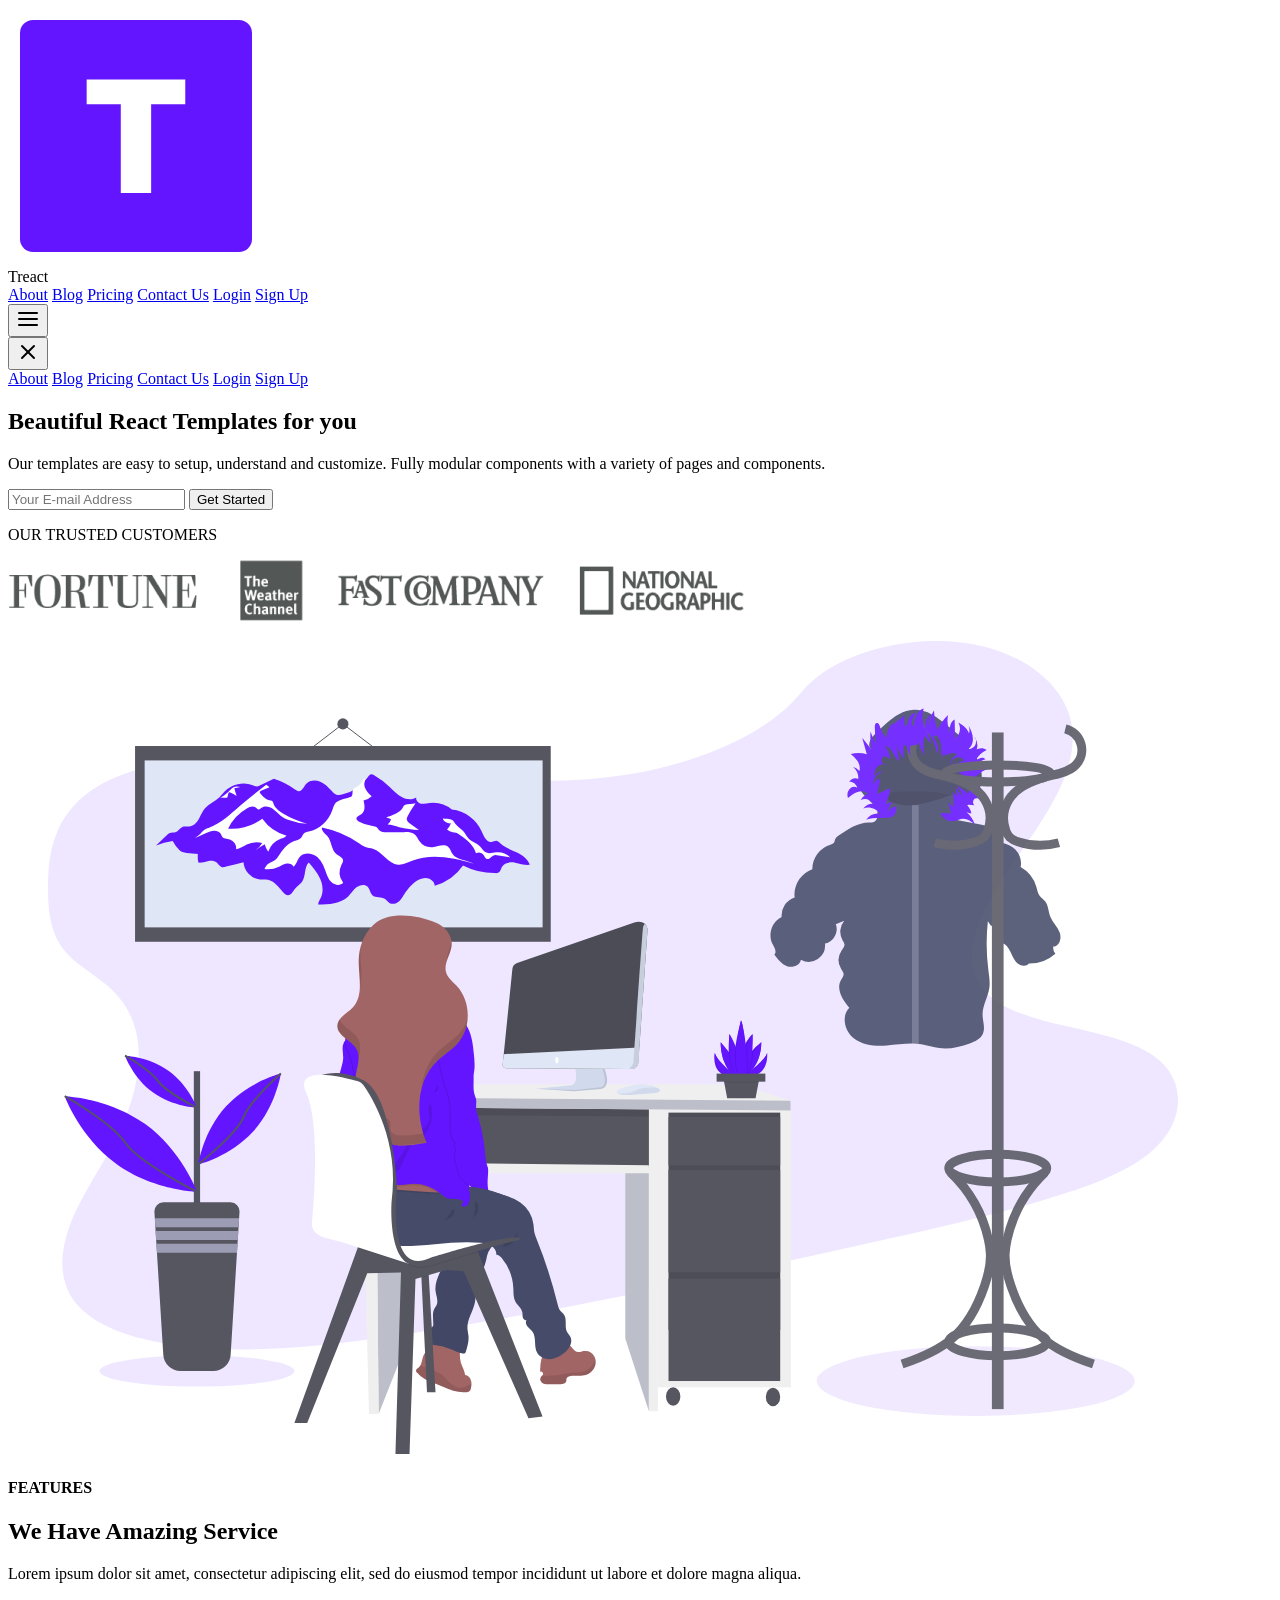
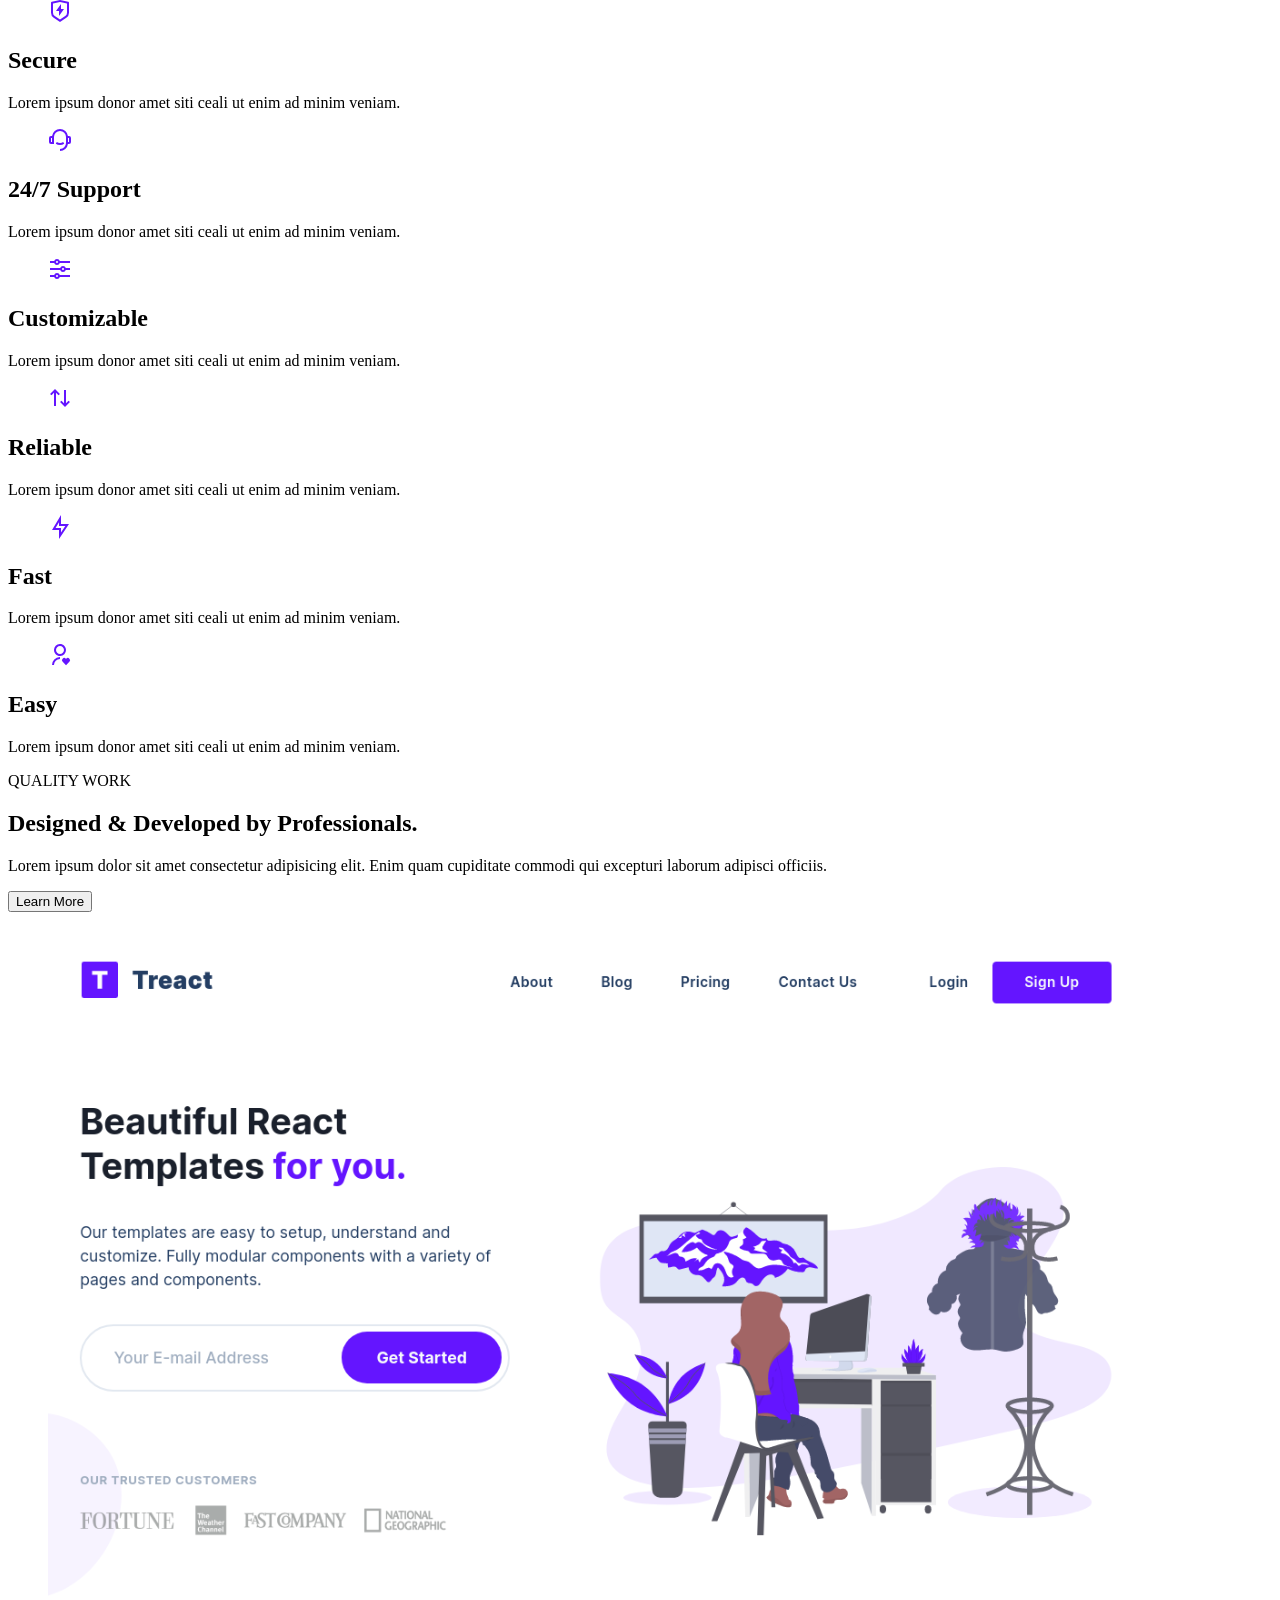
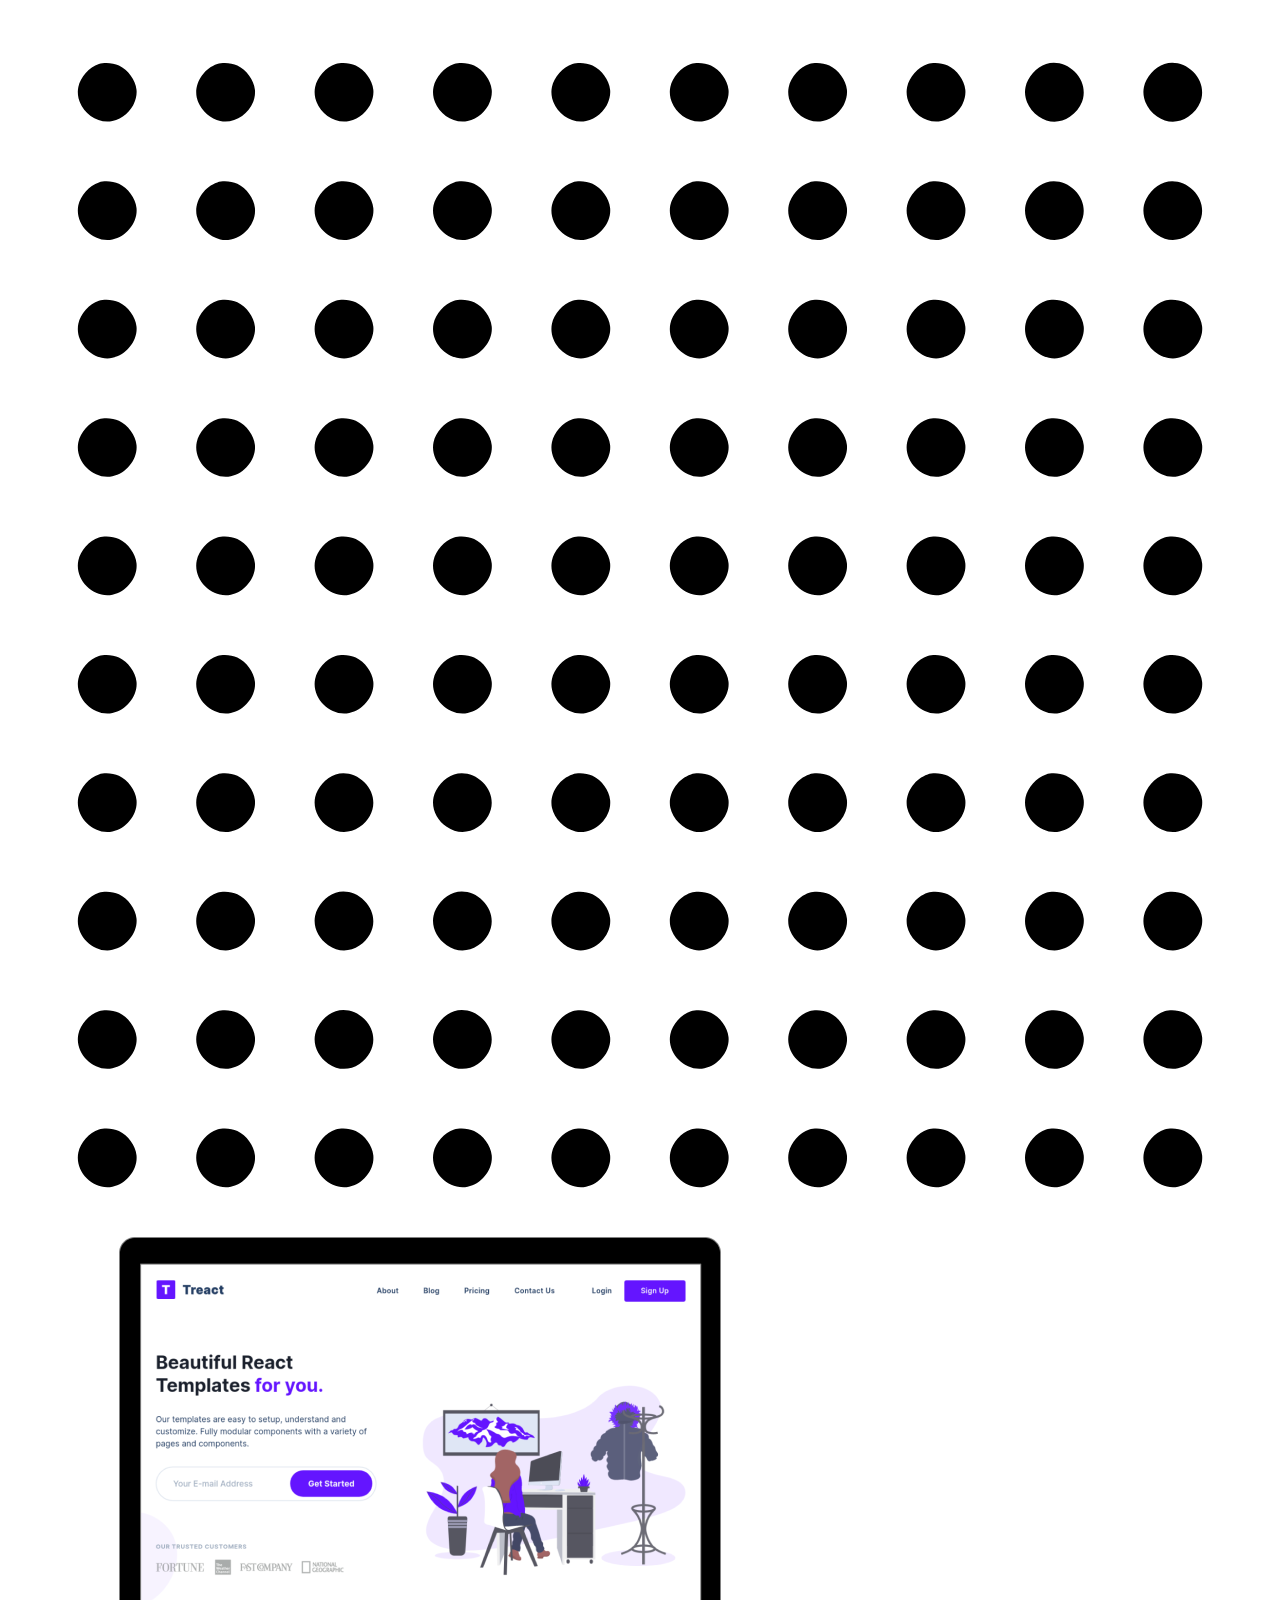
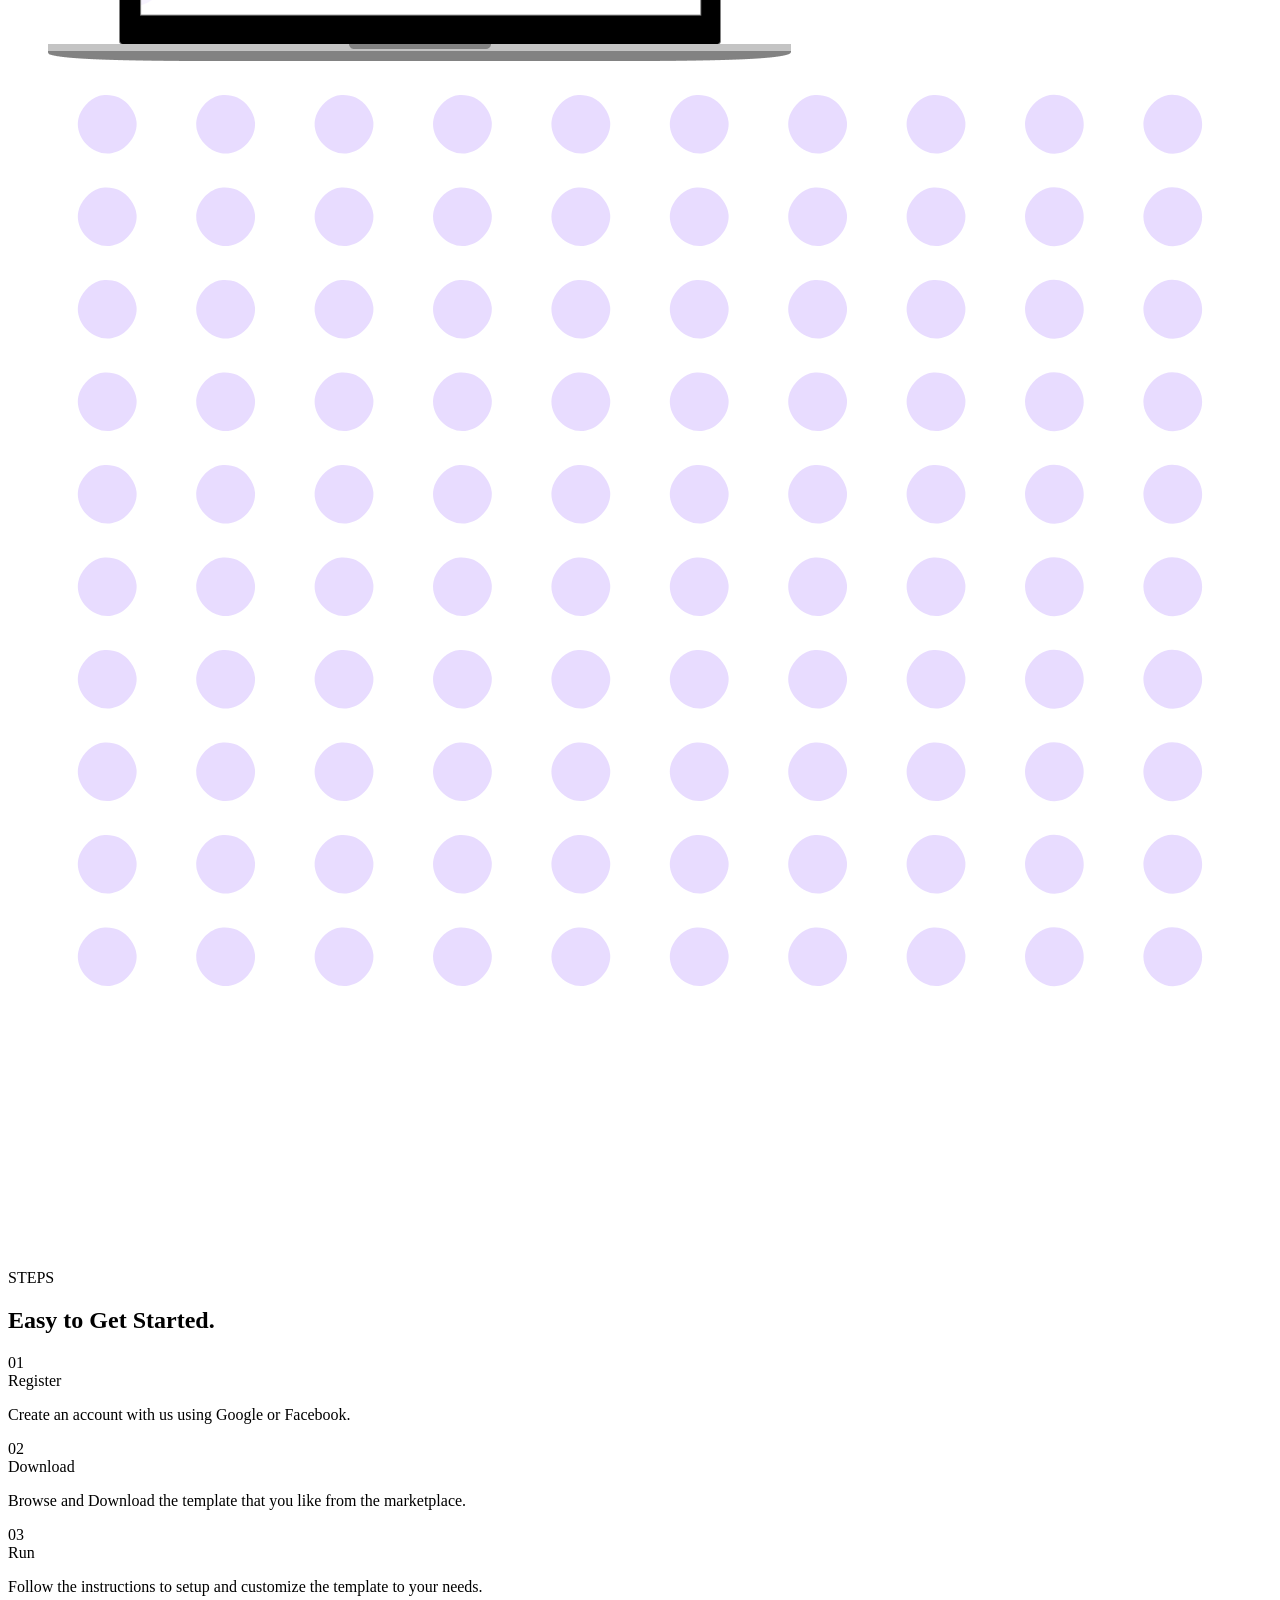
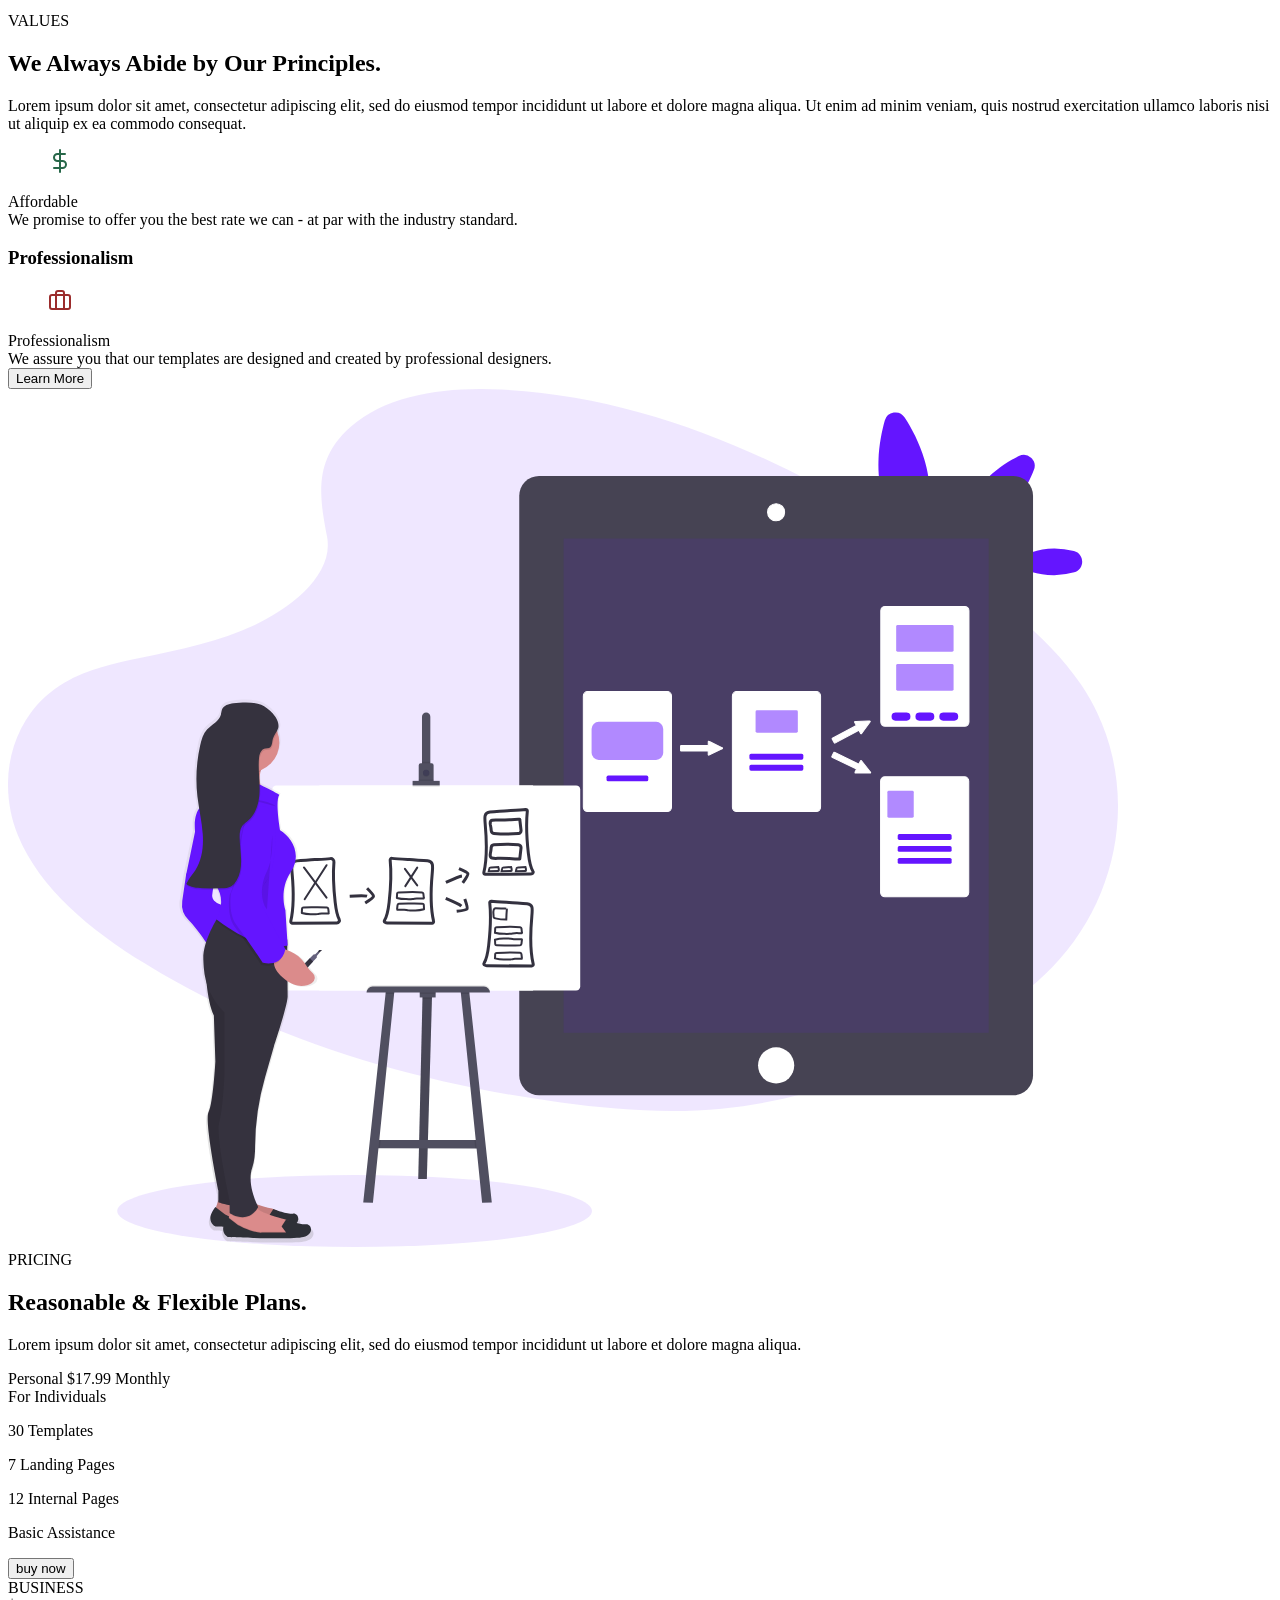
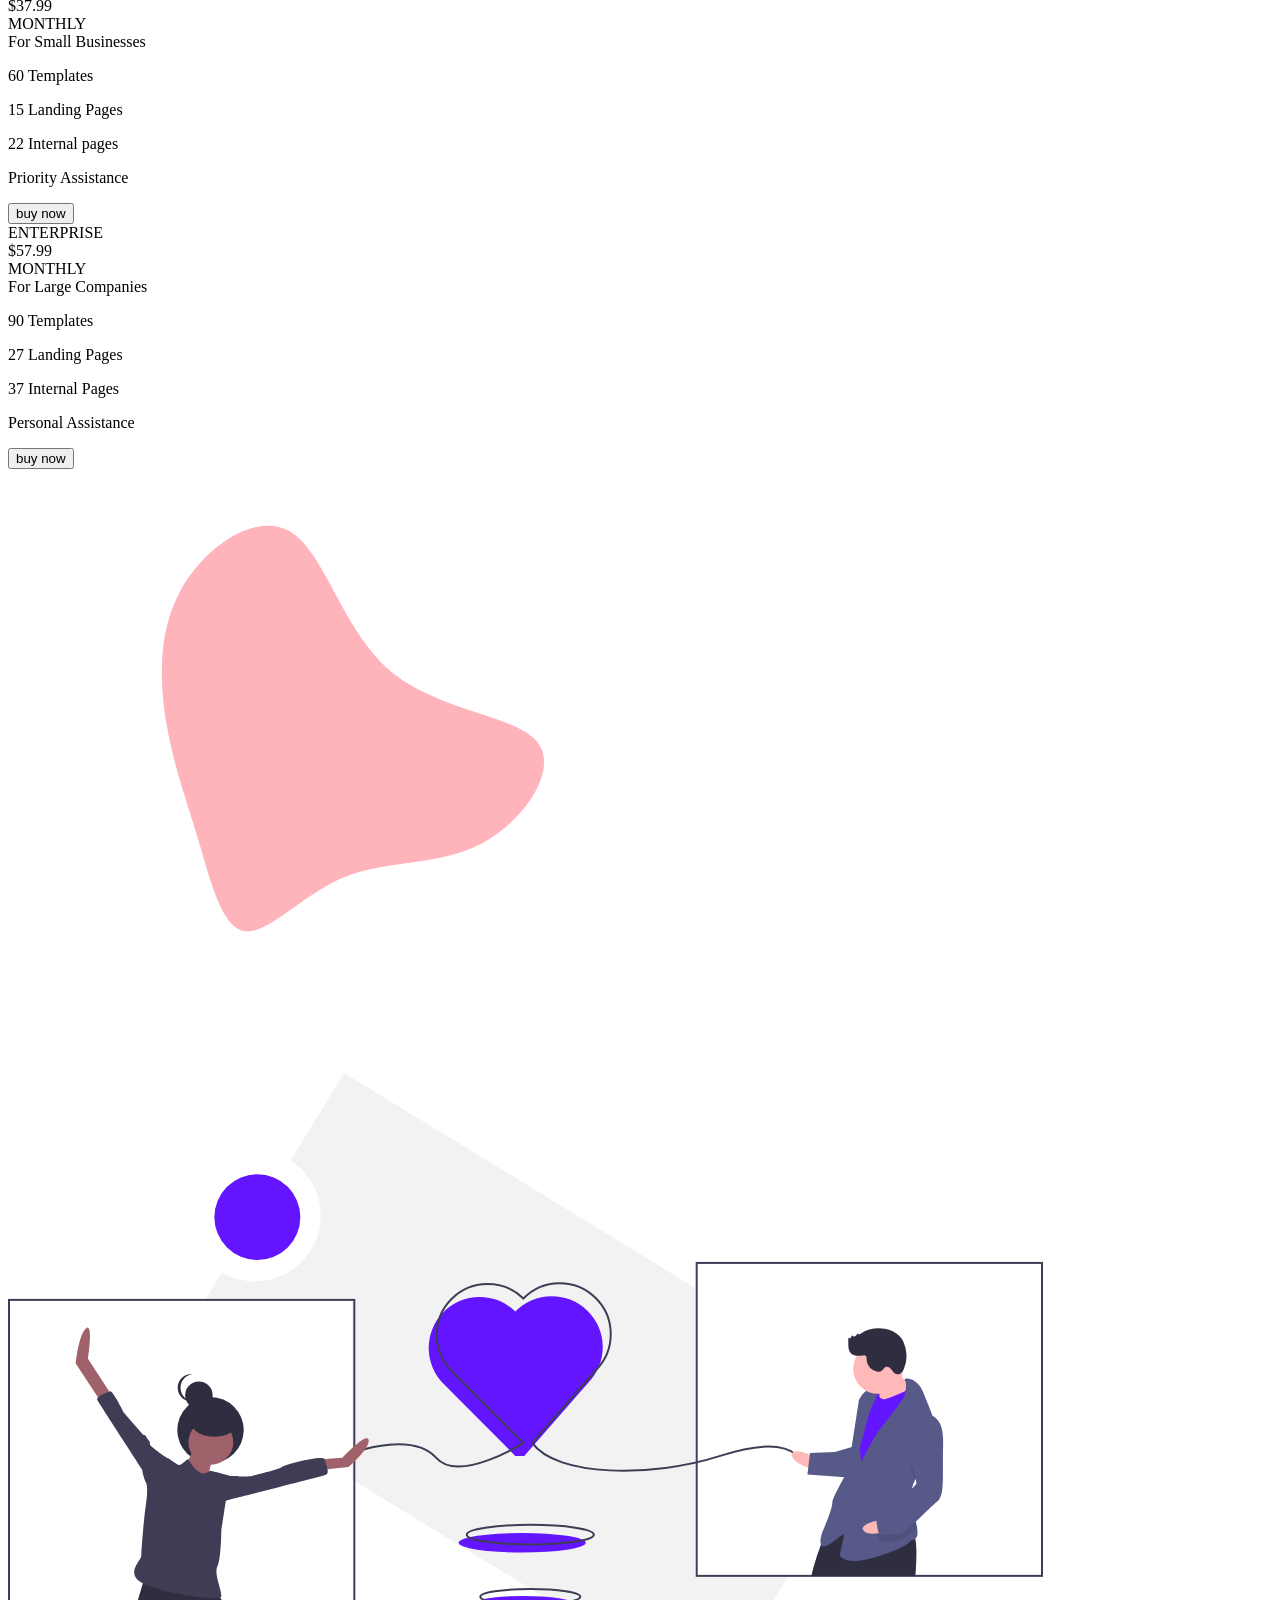
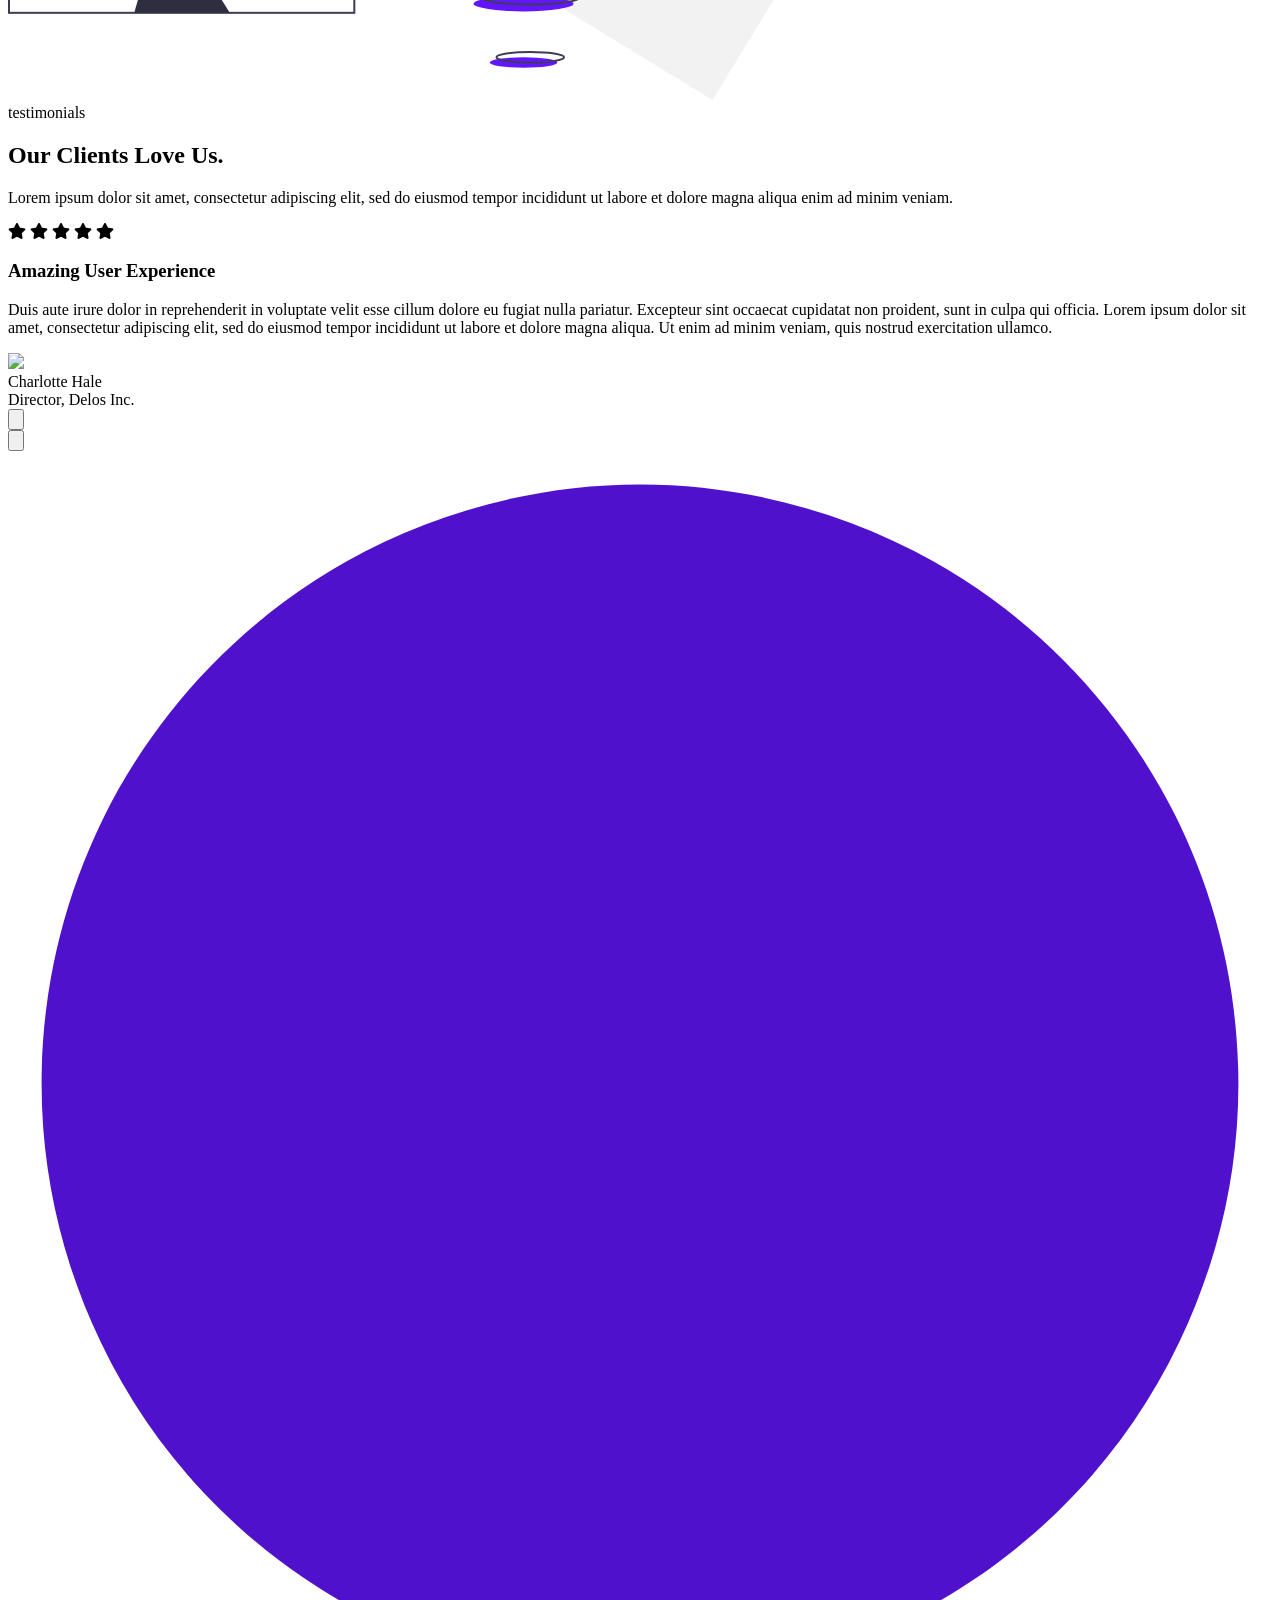
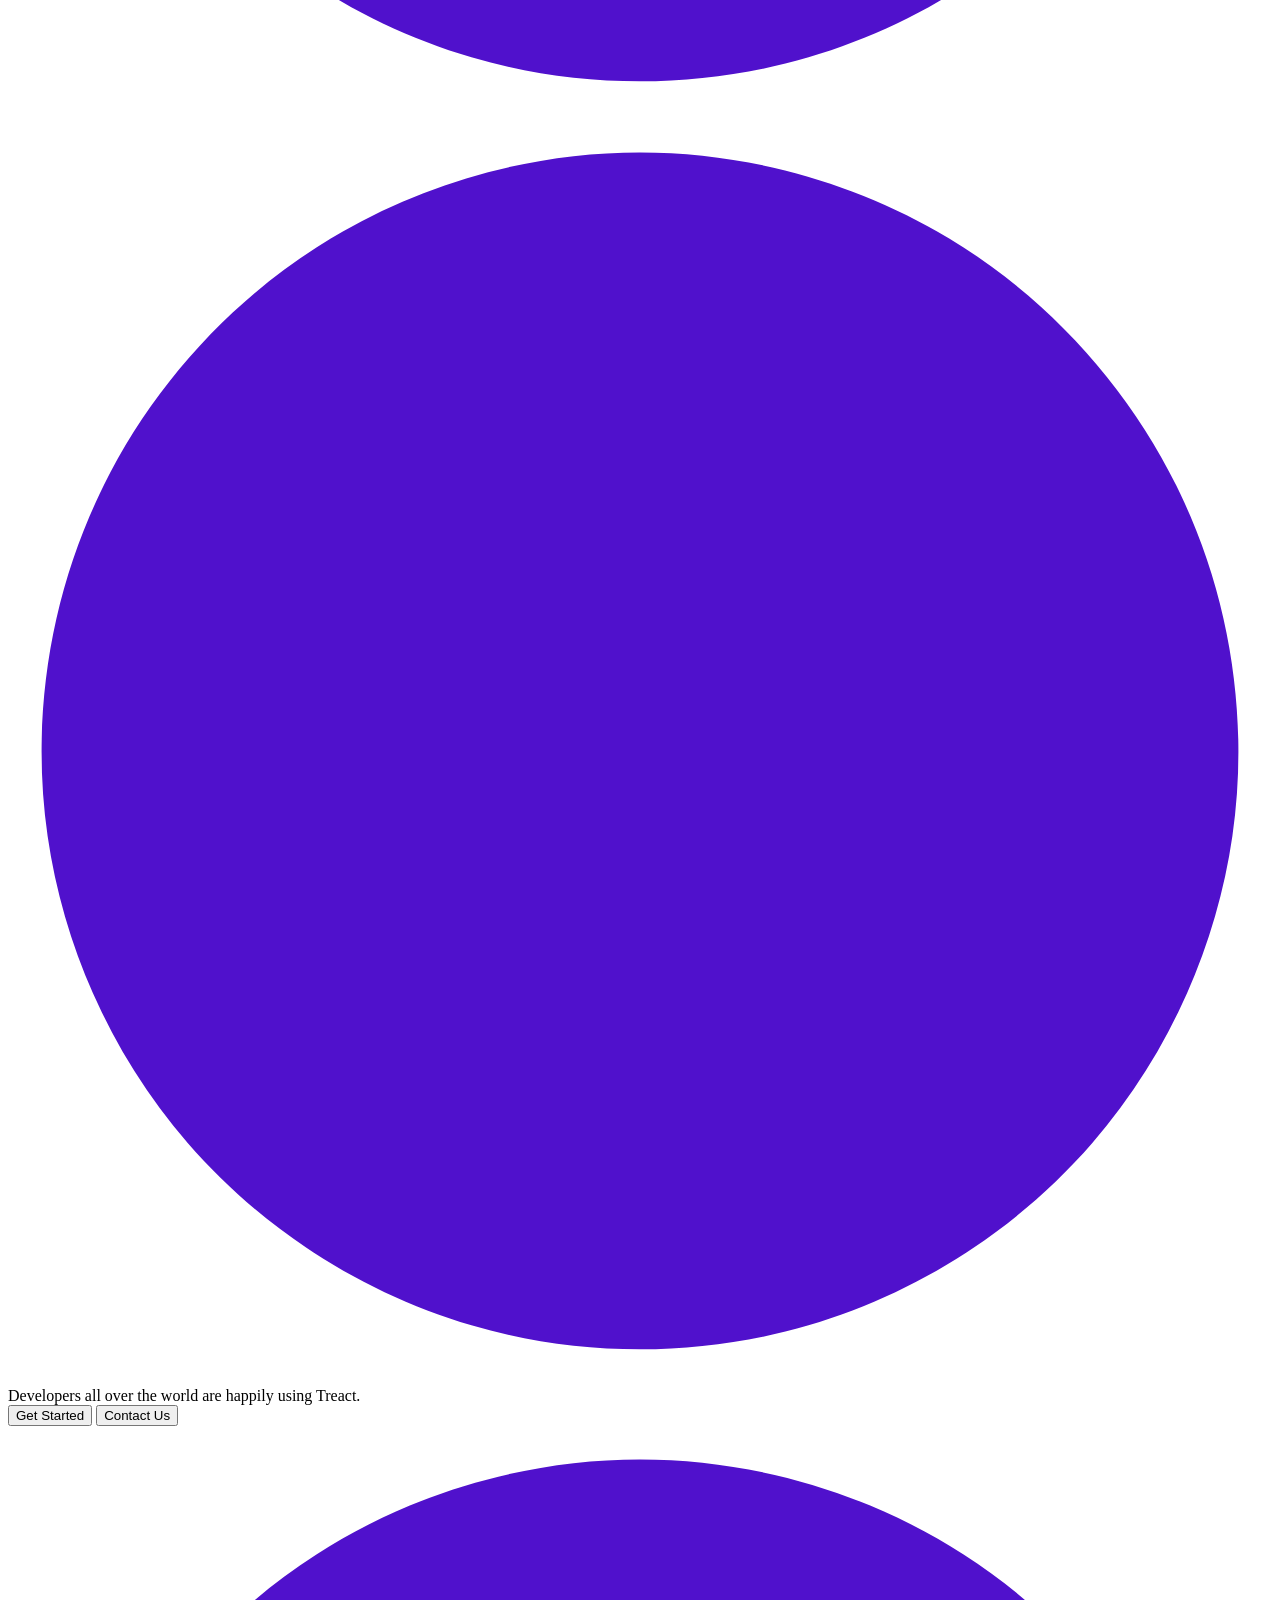
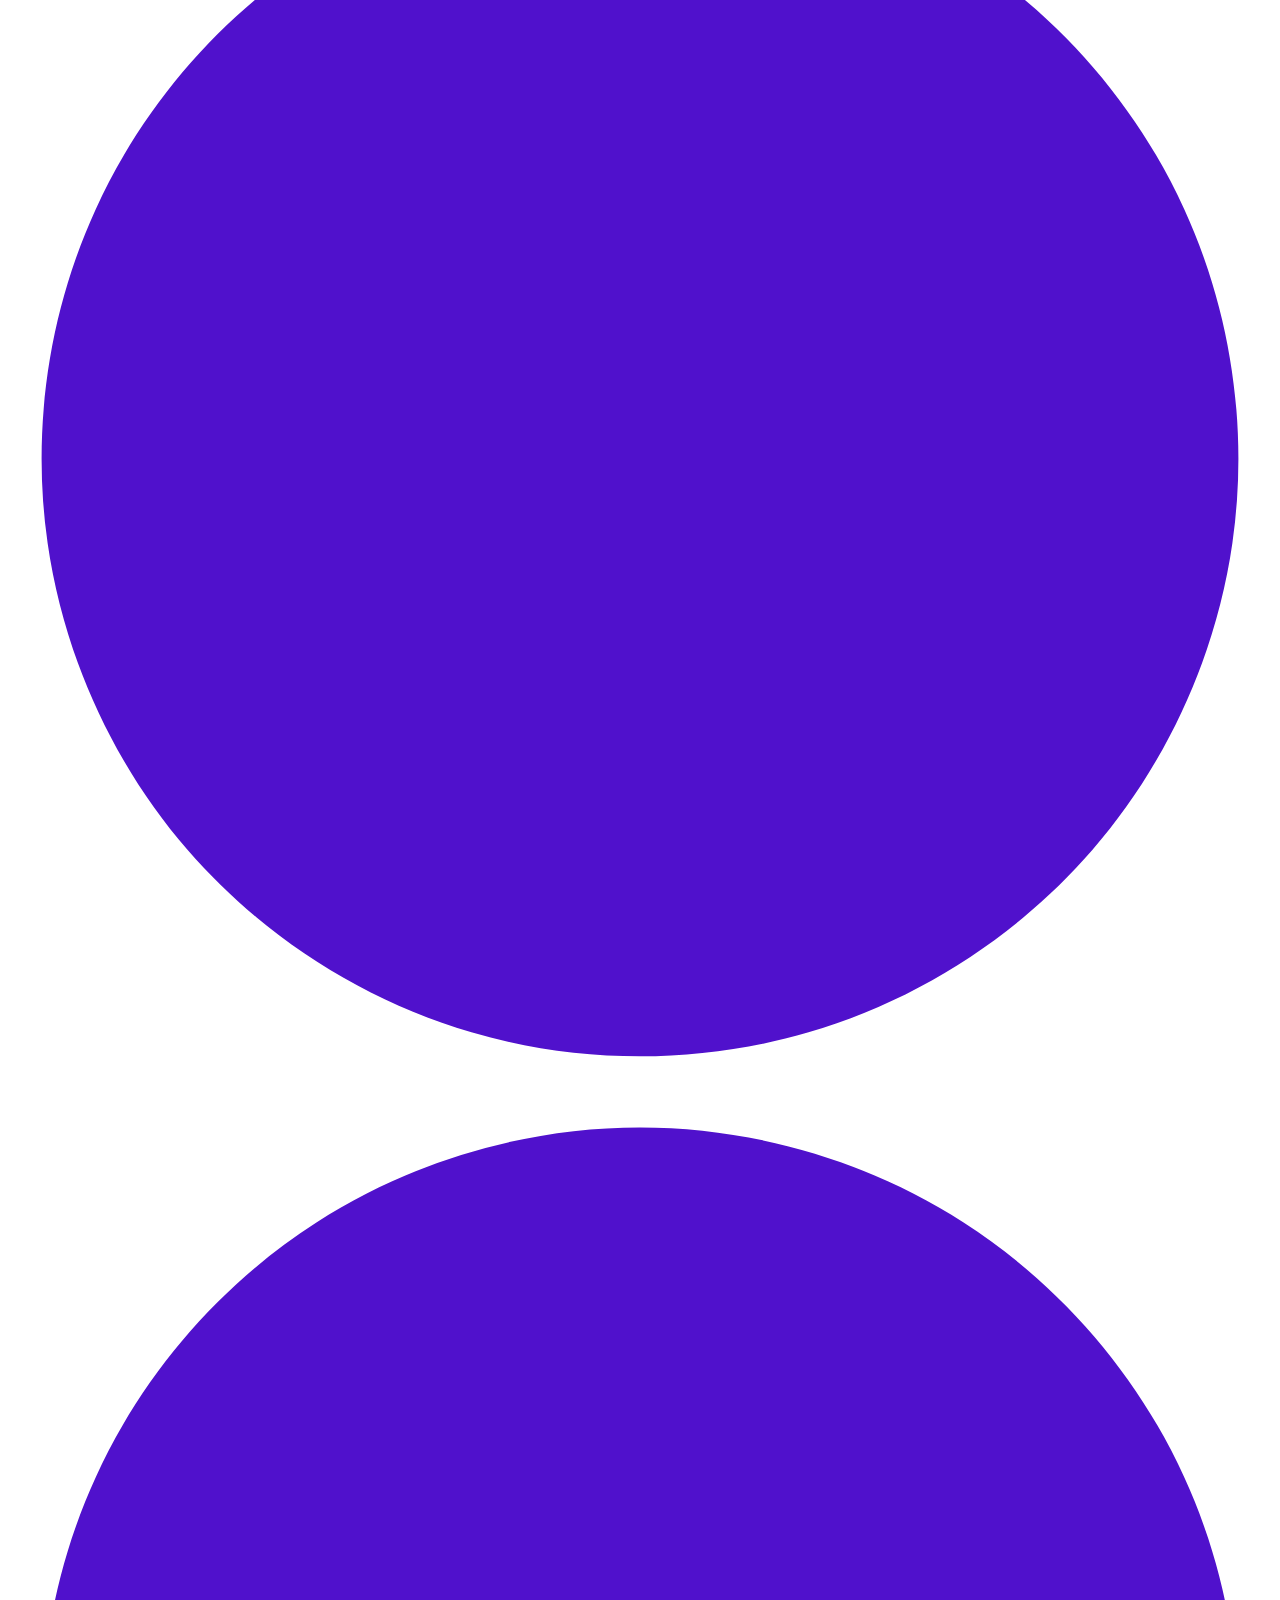
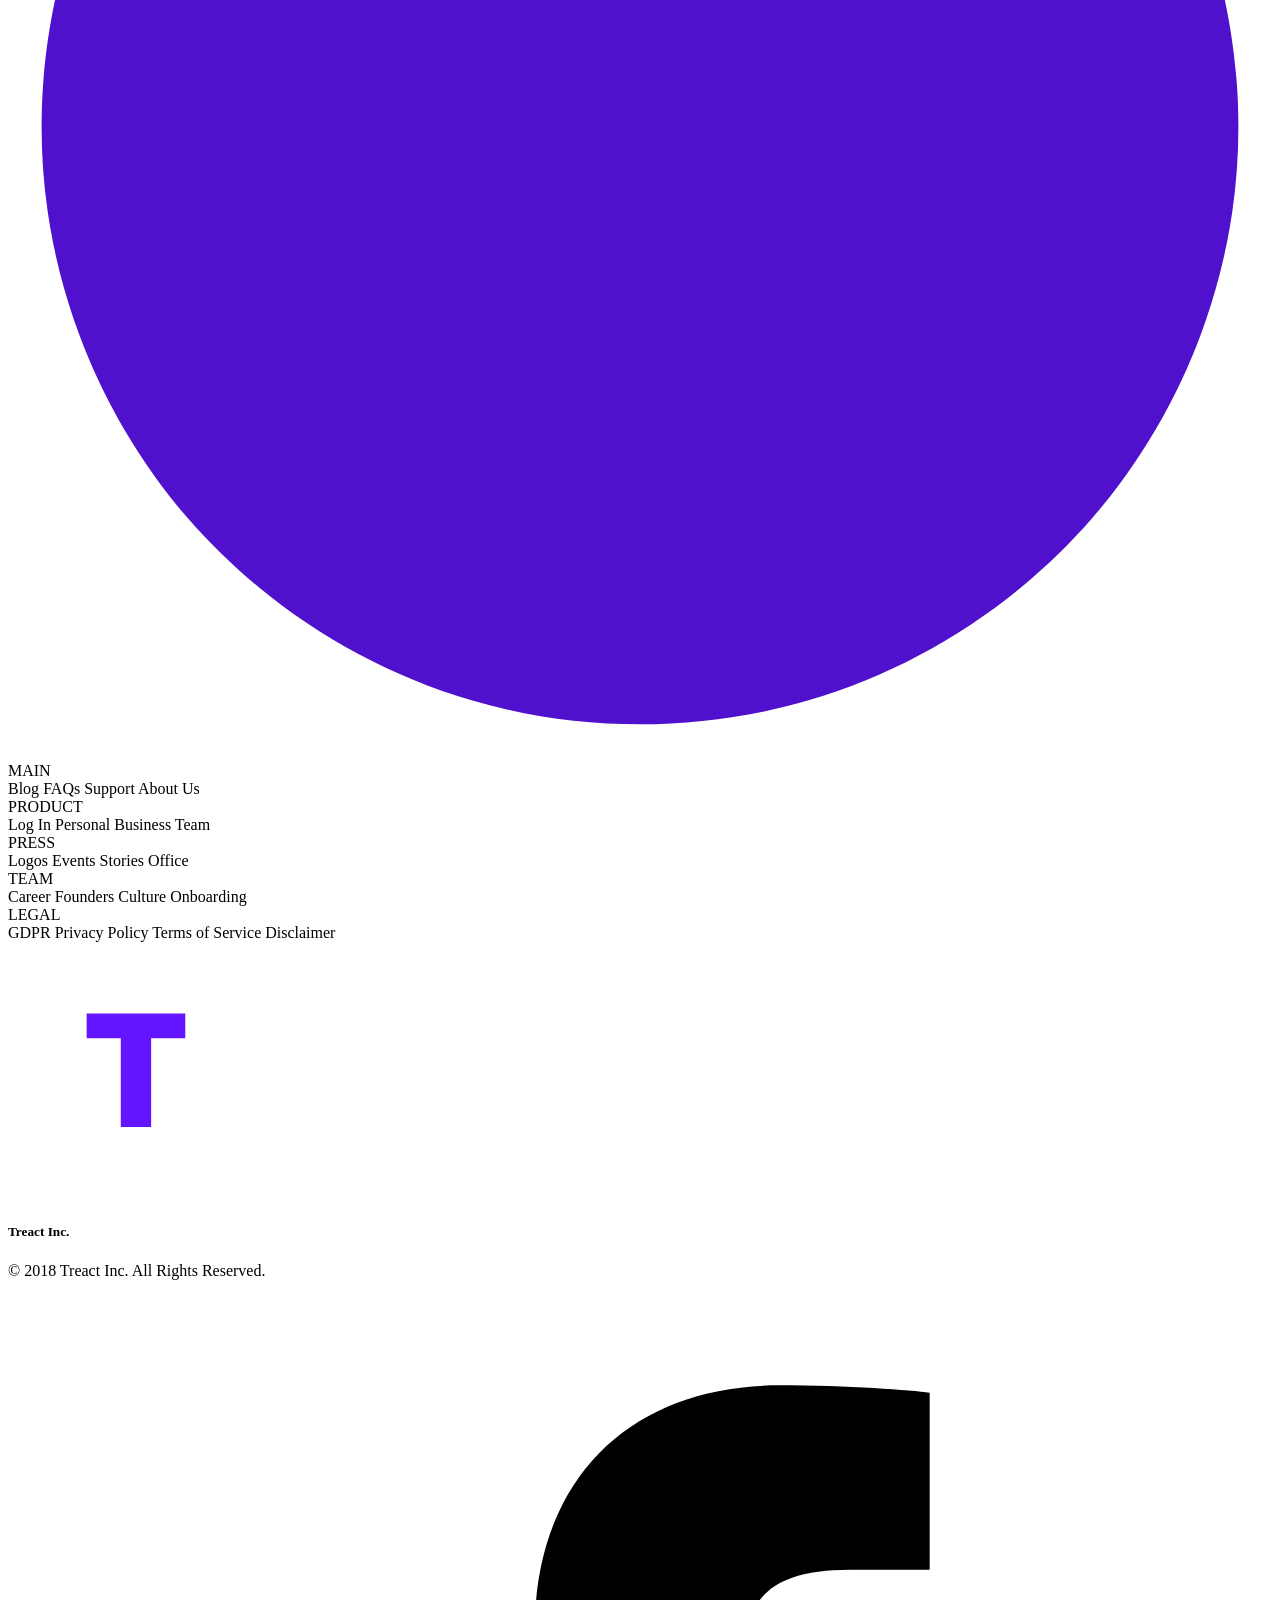
==== commit 32977968: "module 2 final project" ====
--- a/index.html
+++ b/index.html
@@ -16,7 +16,7 @@
     <section id="landing">
         <nav>
             <div class="nav__logo">
-                <img src="./assets/logo.svg" alt="LOGO">
+                <img class="nav__logo--img" src="./assets/logo.svg" alt="LOGO">
                 <div class="nav__logo--title">Treact</div>
             </div>
 
@@ -226,7 +226,9 @@
                     <figure class="quality__img--wrapper">
                         <img src="./assets/hero-screenshot-1.40a097b525c2f8c9808e.png" class="quality__img">
                         <svg viewBox="0 0 1280 1280" class="quality__grid">
-                            <path d="M55 33.5C44.5 37 35 47.6 32.8 58.3c-4.3 20.6 16.3 41.2 36.9 36.9 ..."></path>
+                            <path
+                                d="M55 33.5C44.5 37 35 47.6 32.8 58.3c-4.3 20.6 16.3 41.2 36.9 36.9 15.5-3.2 27.5-19 26-33.9-1.1-10.5-9-21.3-19-26.2-6.1-2.9-15.5-3.6-21.7-1.6zM183 33.5c-15.1 5-25.3 21.6-22.2 36.2 2.5 11.9 13.6 23 25.4 25.5 19.4 4.1 39.5-14.2 37.5-33.9-1.1-10.5-9-21.3-19-26.2-6.1-2.9-15.5-3.6-21.7-1.6zM311 33.5c-10.5 3.5-20 14.1-22.2 24.8-4.3 20.6 16.3 41.2 36.9 36.9 15.5-3.2 27.5-19 26-33.9-1.1-10.5-9-21.3-19-26.2-6.1-2.9-15.5-3.6-21.7-1.6zM439 33.5c-10.5 3.5-20 14.1-22.2 24.8-4.3 20.6 16.3 41.2 36.9 36.9 15.5-3.2 27.5-19 26-33.9-1.1-10.5-9-21.3-19-26.2-6.1-2.9-15.5-3.6-21.7-1.6zM567 33.5c-10.5 3.5-20 14.1-22.2 24.8-4.3 20.6 16.3 41.2 36.9 36.9 15.5-3.2 27.5-19 26-33.9-1.1-10.5-9-21.3-19-26.2-6.1-2.9-15.5-3.6-21.7-1.6zM695 33.5c-10.5 3.5-20 14.1-22.2 24.8-4.3 20.6 16.3 41.2 36.9 36.9 15.5-3.2 27.5-19 26-33.9-1.1-10.5-9-21.3-19-26.2-6.1-2.9-15.5-3.6-21.7-1.6zM823 33.5c-10.5 3.5-20 14.1-22.2 24.8-4.3 20.6 16.3 41.2 36.9 36.9 15.5-3.2 27.5-19 26-33.9-1.1-10.5-9-21.3-19-26.2-6.1-2.9-15.5-3.6-21.7-1.6zM951 33.5c-10.5 3.5-20 14.1-22.2 24.8-4.3 20.6 16.3 41.2 36.9 36.9 15.5-3.2 27.5-19 26-33.9-1.1-10.5-9-21.3-19-26.2-6.1-2.9-15.5-3.6-21.7-1.6zM1079 33.5c-10.5 3.5-20 14.1-22.2 24.8-2.5 11.7 3.2 24.4 14.2 31.9 10.7 7.4 22.9 7.5 33.7.3 17.7-11.8 20.1-33.8 5.3-48.5-8.5-8.6-20.7-11.9-31-8.5zM1207 33.5c-10.5 3.5-20 14.1-22.2 24.8-2.5 11.7 3.2 24.4 14.2 31.9 10.7 7.4 22.9 7.5 33.7.3 17.7-11.8 20.1-33.8 5.3-48.5-8.5-8.6-20.7-11.9-31-8.5zM55 161.5c-10.5 3.5-20 14.1-22.2 24.8-4.3 20.6 16.3 41.2 36.9 36.9 15.5-3.2 27.5-19 26-33.9-1.1-10.5-9-21.3-19-26.2-6.1-2.9-15.5-3.6-21.7-1.6zM183 161.5c-15.1 5-25.3 21.6-22.2 36.2 2.5 11.9 13.6 23 25.4 25.5 19.4 4.1 39.5-14.2 37.5-33.9-1.1-10.5-9-21.3-19-26.2-6.1-2.9-15.5-3.6-21.7-1.6zM311 161.5c-10.5 3.5-20 14.1-22.2 24.8-4.3 20.6 16.3 41.2 36.9 36.9 15.5-3.2 27.5-19 26-33.9-1.1-10.5-9-21.3-19-26.2-6.1-2.9-15.5-3.6-21.7-1.6zM439 161.5c-10.5 3.5-20 14.1-22.2 24.8-4.3 20.6 16.3 41.2 36.9 36.9 15.5-3.2 27.5-19 26-33.9-1.1-10.5-9-21.3-19-26.2-6.1-2.9-15.5-3.6-21.7-1.6zM567 161.5c-10.5 3.5-20 14.1-22.2 24.8-4.3 20.6 16.3 41.2 36.9 36.9 15.5-3.2 27.5-19 26-33.9-1.1-10.5-9-21.3-19-26.2-6.1-2.9-15.5-3.6-21.7-1.6zM695 161.5c-10.5 3.5-20 14.1-22.2 24.8-4.3 20.6 16.3 41.2 36.9 36.9 15.5-3.2 27.5-19 26-33.9-1.1-10.5-9-21.3-19-26.2-6.1-2.9-15.5-3.6-21.7-1.6zM823 161.5c-10.5 3.5-20 14.1-22.2 24.8-4.3 20.6 16.3 41.2 36.9 36.9 15.5-3.2 27.5-19 26-33.9-1.1-10.5-9-21.3-19-26.2-6.1-2.9-15.5-3.6-21.7-1.6zM951 161.5c-10.5 3.5-20 14.1-22.2 24.8-4.3 20.6 16.3 41.2 36.9 36.9 15.5-3.2 27.5-19 26-33.9-1.1-10.5-9-21.3-19-26.2-6.1-2.9-15.5-3.6-21.7-1.6zM1079 161.5c-10.5 3.5-20 14.1-22.2 24.8-2.5 11.7 3.2 24.4 14.2 31.9 10.7 7.4 22.9 7.5 33.7.3 17.7-11.8 20.1-33.8 5.3-48.5-8.5-8.6-20.7-11.9-31-8.5zM1207 161.5c-10.5 3.5-20 14.1-22.2 24.8-2.5 11.7 3.2 24.4 14.2 31.9 10.7 7.4 22.9 7.5 33.7.3 17.7-11.8 20.1-33.8 5.3-48.5-8.5-8.6-20.7-11.9-31-8.5zM55 289.5c-10.5 3.5-20 14.1-22.2 24.8-4.3 20.6 16.3 41.2 36.9 36.9 15.5-3.2 27.5-19 26-33.9-1.1-10.5-9-21.3-19-26.2-6.1-2.9-15.5-3.6-21.7-1.6zM183 289.5c-10.5 3.5-20 14.1-22.2 24.8-4.3 20.6 16.3 41.2 36.9 36.9 15.5-3.2 27.5-19 26-33.9-1.1-10.5-9-21.3-19-26.2-6.1-2.9-15.5-3.6-21.7-1.6zM311 289.5c-10.5 3.5-20 14.1-22.2 24.8-4.3 20.6 16.3 41.2 36.9 36.9 15.5-3.2 27.5-19 26-33.9-1.1-10.5-9-21.3-19-26.2-6.1-2.9-15.5-3.6-21.7-1.6zM439 289.5c-10.5 3.5-20 14.1-22.2 24.8-4.3 20.6 16.3 41.2 36.9 36.9 15.5-3.2 27.5-19 26-33.9-1.1-10.5-9-21.3-19-26.2-6.1-2.9-15.5-3.6-21.7-1.6zM567 289.5c-10.5 3.5-20 14.1-22.2 24.8-4.3 20.6 16.3 41.2 36.9 36.9 15.5-3.2 27.5-19 26-33.9-1.1-10.5-9-21.3-19-26.2-6.1-2.9-15.5-3.6-21.7-1.6zM695 289.5c-10.5 3.5-20 14.1-22.2 24.8-4.3 20.6 16.3 41.2 36.9 36.9 15.5-3.2 27.5-19 26-33.9-1.1-10.5-9-21.3-19-26.2-6.1-2.9-15.5-3.6-21.7-1.6zM823 289.5c-10.5 3.5-20 14.1-22.2 24.8-4.3 20.6 16.3 41.2 36.9 36.9 15.5-3.2 27.5-19 26-33.9-1.1-10.5-9-21.3-19-26.2-6.1-2.9-15.5-3.6-21.7-1.6zM951 289.5c-10.5 3.5-20 14.1-22.2 24.8-4.3 20.6 16.3 41.2 36.9 36.9 15.5-3.2 27.5-19 26-33.9-1.1-10.5-9-21.3-19-26.2-6.1-2.9-15.5-3.6-21.7-1.6zM1079 289.5c-10.5 3.5-20 14.1-22.2 24.8-4.3 20.6 16.3 41.2 36.9 36.9 15.5-3.2 27.5-19 26-33.9-1.1-10.5-9-21.3-19-26.2-6.1-2.9-15.5-3.6-21.7-1.6zM1207 289.5c-10.5 3.5-20 14.1-22.2 24.8-4.3 20.6 16.3 41.2 36.9 36.9 15.5-3.2 27.5-19 26-33.9-1.1-10.5-9-21.3-19-26.2-6.1-2.9-15.5-3.6-21.7-1.6zM55 417.5c-10.5 3.5-20 14.1-22.2 24.8-4.3 20.6 16.3 41.2 36.9 36.9 15.5-3.2 27.5-19 26-33.9-1.1-10.5-9-21.3-19-26.2-6.1-2.9-15.5-3.6-21.7-1.6zM183 417.5c-10.5 3.5-20 14.1-22.2 24.8-4.3 20.6 16.3 41.2 36.9 36.9 15.5-3.2 27.5-19 26-33.9-1.1-10.5-9-21.3-19-26.2-6.1-2.9-15.5-3.6-21.7-1.6zM311 417.5c-10.5 3.5-20 14.1-22.2 24.8-4.3 20.6 16.3 41.2 36.9 36.9 15.5-3.2 27.5-19 26-33.9-1.1-10.5-9-21.3-19-26.2-6.1-2.9-15.5-3.6-21.7-1.6zM439 417.5c-10.5 3.5-20 14.1-22.2 24.8-4.3 20.6 16.3 41.2 36.9 36.9 15.5-3.2 27.5-19 26-33.9-1.1-10.5-9-21.3-19-26.2-6.1-2.9-15.5-3.6-21.7-1.6zM567 417.5c-10.5 3.5-20 14.1-22.2 24.8-4.3 20.6 16.3 41.2 36.9 36.9 15.5-3.2 27.5-19 26-33.9-1.1-10.5-9-21.3-19-26.2-6.1-2.9-15.5-3.6-21.7-1.6zM695 417.5c-10.5 3.5-20 14.1-22.2 24.8-4.3 20.6 16.3 41.2 36.9 36.9 15.5-3.2 27.5-19 26-33.9-1.1-10.5-9-21.3-19-26.2-6.1-2.9-15.5-3.6-21.7-1.6zM823 417.5c-10.5 3.5-20 14.1-22.2 24.8-4.3 20.6 16.3 41.2 36.9 36.9 15.5-3.2 27.5-19 26-33.9-1.1-10.5-9-21.3-19-26.2-6.1-2.9-15.5-3.6-21.7-1.6zM951 417.5c-10.5 3.5-20 14.1-22.2 24.8-4.3 20.6 16.3 41.2 36.9 36.9 15.5-3.2 27.5-19 26-33.9-1.1-10.5-9-21.3-19-26.2-6.1-2.9-15.5-3.6-21.7-1.6zM1079 417.5c-10.5 3.5-20 14.1-22.2 24.8-4.3 20.6 16.3 41.2 36.9 36.9 15.5-3.2 27.5-19 26-33.9-1.1-10.5-9-21.3-19-26.2-6.1-2.9-15.5-3.6-21.7-1.6zM1207 417.5c-10.5 3.5-20 14.1-22.2 24.8-4.3 20.6 16.3 41.2 36.9 36.9 15.5-3.2 27.5-19 26-33.9-1.1-10.5-9-21.3-19-26.2-6.1-2.9-15.5-3.6-21.7-1.6zM55 545.5c-10.5 3.5-20 14.1-22.2 24.8-4.3 20.6 16.3 41.2 36.9 36.9 15.5-3.2 27.5-19 26-33.9-1.1-10.5-9-21.3-19-26.2-6.1-2.9-15.5-3.6-21.7-1.6zM183 545.5c-10.5 3.5-20 14.1-22.2 24.8-4.3 20.6 16.3 41.2 36.9 36.9 15.5-3.2 27.5-19 26-33.9-1.1-10.5-9-21.3-19-26.2-6.1-2.9-15.5-3.6-21.7-1.6zM311 545.5c-10.5 3.5-20 14.1-22.2 24.8-4.3 20.6 16.3 41.2 36.9 36.9 15.5-3.2 27.5-19 26-33.9-1.1-10.5-9-21.3-19-26.2-6.1-2.9-15.5-3.6-21.7-1.6zM439 545.5c-10.5 3.5-20 14.1-22.2 24.8-4.3 20.6 16.3 41.2 36.9 36.9 15.5-3.2 27.5-19 26-33.9-1.1-10.5-9-21.3-19-26.2-6.1-2.9-15.5-3.6-21.7-1.6zM567 545.5c-10.5 3.5-20 14.1-22.2 24.8-4.3 20.6 16.3 41.2 36.9 36.9 15.5-3.2 27.5-19 26-33.9-1.1-10.5-9-21.3-19-26.2-6.1-2.9-15.5-3.6-21.7-1.6zM695 545.5c-10.5 3.5-20 14.1-22.2 24.8-4.3 20.6 16.3 41.2 36.9 36.9 15.5-3.2 27.5-19 26-33.9-1.1-10.5-9-21.3-19-26.2-6.1-2.9-15.5-3.6-21.7-1.6zM823 545.5c-10.5 3.5-20 14.1-22.2 24.8-4.3 20.6 16.3 41.2 36.9 36.9 15.5-3.2 27.5-19 26-33.9-1.1-10.5-9-21.3-19-26.2-6.1-2.9-15.5-3.6-21.7-1.6zM951 545.5c-10.5 3.5-20 14.1-22.2 24.8-4.3 20.6 16.3 41.2 36.9 36.9 15.5-3.2 27.5-19 26-33.9-1.1-10.5-9-21.3-19-26.2-6.1-2.9-15.5-3.6-21.7-1.6zM1079 545.5c-10.5 3.5-20 14.1-22.2 24.8-4.3 20.6 16.3 41.2 36.9 36.9 15.5-3.2 27.5-19 26-33.9-1.1-10.5-9-21.3-19-26.2-6.1-2.9-15.5-3.6-21.7-1.6zM1207 545.5c-10.5 3.5-20 14.1-22.2 24.8-4.3 20.6 16.3 41.2 36.9 36.9 15.5-3.2 27.5-19 26-33.9-1.1-10.5-9-21.3-19-26.2-6.1-2.9-15.5-3.6-21.7-1.6zM55 673.5c-10.5 3.5-20 14.1-22.2 24.8-4.3 20.6 16.3 41.2 36.9 36.9 15.5-3.2 27.5-19 26-33.9-1.1-10.5-9-21.3-19-26.2-6.1-2.9-15.5-3.6-21.7-1.6zM183 673.5c-10.5 3.5-20 14.1-22.2 24.8-4.3 20.6 16.3 41.2 36.9 36.9 15.5-3.2 27.5-19 26-33.9-1.1-10.5-9-21.3-19-26.2-6.1-2.9-15.5-3.6-21.7-1.6zM311 673.5c-10.5 3.5-20 14.1-22.2 24.8-4.3 20.6 16.3 41.2 36.9 36.9 15.5-3.2 27.5-19 26-33.9-1.1-10.5-9-21.3-19-26.2-6.1-2.9-15.5-3.6-21.7-1.6zM439 673.5c-10.5 3.5-20 14.1-22.2 24.8-4.3 20.6 16.3 41.2 36.9 36.9 15.5-3.2 27.5-19 26-33.9-1.1-10.5-9-21.3-19-26.2-6.1-2.9-15.5-3.6-21.7-1.6zM567 673.5c-10.5 3.5-20 14.1-22.2 24.8-4.3 20.6 16.3 41.2 36.9 36.9 15.5-3.2 27.5-19 26-33.9-1.1-10.5-9-21.3-19-26.2-6.1-2.9-15.5-3.6-21.7-1.6zM695 673.5c-10.5 3.5-20 14.1-22.2 24.8-4.3 20.6 16.3 41.2 36.9 36.9 15.5-3.2 27.5-19 26-33.9-1.1-10.5-9-21.3-19-26.2-6.1-2.9-15.5-3.6-21.7-1.6zM823 673.5c-10.5 3.5-20 14.1-22.2 24.8-4.3 20.6 16.3 41.2 36.9 36.9 15.5-3.2 27.5-19 26-33.9-1.1-10.5-9-21.3-19-26.2-6.1-2.9-15.5-3.6-21.7-1.6zM951 673.5c-10.5 3.5-20 14.1-22.2 24.8-4.3 20.6 16.3 41.2 36.9 36.9 15.5-3.2 27.5-19 26-33.9-1.1-10.5-9-21.3-19-26.2-6.1-2.9-15.5-3.6-21.7-1.6zM1079 673.5c-10.5 3.5-20 14.1-22.2 24.8-4.3 20.6 16.3 41.2 36.9 36.9 15.5-3.2 27.5-19 26-33.9-1.1-10.5-9-21.3-19-26.2-6.1-2.9-15.5-3.6-21.7-1.6zM1207 673.5c-10.5 3.5-20 14.1-22.2 24.8-4.3 20.6 16.3 41.2 36.9 36.9 15.5-3.2 27.5-19 26-33.9-1.1-10.5-9-21.3-19-26.2-6.1-2.9-15.5-3.6-21.7-1.6zM55 801.5c-10.5 3.5-20 14.1-22.2 24.8-4.3 20.6 16.3 41.2 36.9 36.9 15.5-3.2 27.5-19 26-33.9-1.1-10.5-9-21.3-19-26.2-6.1-2.9-15.5-3.6-21.7-1.6zM183 801.5c-10.5 3.5-20 14.1-22.2 24.8-4.3 20.6 16.3 41.2 36.9 36.9 15.5-3.2 27.5-19 26-33.9-1.1-10.5-9-21.3-19-26.2-6.1-2.9-15.5-3.6-21.7-1.6zM311 801.5c-10.5 3.5-20 14.1-22.2 24.8-2.5 11.7 3.2 24.4 14.2 31.9 10.7 7.4 22.9 7.5 33.7.3 17.7-11.8 20.1-33.8 5.3-48.5-8.5-8.6-20.7-11.9-31-8.5zM439 801.5c-10.5 3.5-20 14.1-22.2 24.8-2.5 11.7 3.2 24.4 14.2 31.9 10.7 7.4 22.9 7.5 33.7.3 17.7-11.8 20.1-33.8 5.3-48.5-8.5-8.6-20.7-11.9-31-8.5zM567 801.5c-15.1 5-25.3 21.6-22.2 36.2 2.5 11.9 13.6 23 25.5 25.5 19.3 4.1 39.4-14.2 37.4-33.9-1.1-10.5-9-21.3-19-26.2-6.1-2.9-15.5-3.6-21.7-1.6zM695 801.5c-15.1 5-25.3 21.6-22.2 36.2 2.5 11.9 13.6 23 25.5 25.5 19.3 4.1 39.4-14.2 37.4-33.9-1.1-10.5-9-21.3-19-26.2-6.1-2.9-15.5-3.6-21.7-1.6zM823 801.5c-15.1 5-25.3 21.6-22.2 36.2 2.5 11.9 13.6 23 25.5 25.5 19.3 4.1 39.4-14.2 37.4-33.9-1.1-10.5-9-21.3-19-26.2-6.1-2.9-15.5-3.6-21.7-1.6zM951 801.5c-15.1 5-25.3 21.6-22.2 36.2 2.5 11.9 13.6 23 25.5 25.5 19.3 4.1 39.4-14.2 37.4-33.9-1.1-10.5-9-21.3-19-26.2-6.1-2.9-15.5-3.6-21.7-1.6zM1079 801.5c-10.5 3.5-20 14.1-22.2 24.8-4.3 20.6 16.3 41.2 36.9 36.9 15.5-3.2 27.5-19 26-33.9-1.1-10.5-9-21.3-19-26.2-6.1-2.9-15.5-3.6-21.7-1.6zM1207 801.5c-10.5 3.5-20 14.1-22.2 24.8-4.3 20.6 16.3 41.2 36.9 36.9 15.5-3.2 27.5-19 26-33.9-1.1-10.5-9-21.3-19-26.2-6.1-2.9-15.5-3.6-21.7-1.6zM55 929.5c-10.5 3.5-20 14.1-22.2 24.8-4.3 20.6 16.3 41.2 36.9 36.9 15.5-3.2 27.5-19 26-33.9-1.1-10.5-9-21.3-19-26.2-6.1-2.9-15.5-3.6-21.7-1.6zM183 929.5c-10.5 3.5-20 14.1-22.2 24.8-4.3 20.6 16.3 41.2 36.9 36.9 15.5-3.2 27.5-19 26-33.9-1.1-10.5-9-21.3-19-26.2-6.1-2.9-15.5-3.6-21.7-1.6zM311 929.5c-10.5 3.5-20 14.1-22.2 24.8-2.5 11.7 3.2 24.4 14.2 31.9 10.7 7.4 22.9 7.5 33.7.3 17.7-11.8 20.1-33.8 5.3-48.5-8.5-8.6-20.7-11.9-31-8.5zM439 929.5c-10.5 3.5-20 14.1-22.2 24.8-2.5 11.7 3.2 24.4 14.2 31.9 10.7 7.4 22.9 7.5 33.7.3 17.7-11.8 20.1-33.8 5.3-48.5-8.5-8.6-20.7-11.9-31-8.5zM567 929.5c-15.1 5-25.3 21.6-22.2 36.2 2.5 11.9 13.6 23 25.5 25.5 19.3 4.1 39.4-14.2 37.4-33.9-1.1-10.5-9-21.3-19-26.2-6.1-2.9-15.5-3.6-21.7-1.6zM695 929.5c-15.1 5-25.3 21.6-22.2 36.2 2.5 11.9 13.6 23 25.5 25.5 19.3 4.1 39.4-14.2 37.4-33.9-1.1-10.5-9-21.3-19-26.2-6.1-2.9-15.5-3.6-21.7-1.6zM823 929.5c-15.1 5-25.3 21.6-22.2 36.2 2.5 11.9 13.6 23 25.5 25.5 19.3 4.1 39.4-14.2 37.4-33.9-1.1-10.5-9-21.3-19-26.2-6.1-2.9-15.5-3.6-21.7-1.6zM951 929.5c-15.1 5-25.3 21.6-22.2 36.2 2.5 11.9 13.6 23 25.5 25.5 19.3 4.1 39.4-14.2 37.4-33.9-1.1-10.5-9-21.3-19-26.2-6.1-2.9-15.5-3.6-21.7-1.6zM1079 929.5c-10.5 3.5-20 14.1-22.2 24.8-4.3 20.6 16.3 41.2 36.9 36.9 15.5-3.2 27.5-19 26-33.9-1.1-10.5-9-21.3-19-26.2-6.1-2.9-15.5-3.6-21.7-1.6zM1207 929.5c-10.5 3.5-20 14.1-22.2 24.8-4.3 20.6 16.3 41.2 36.9 36.9 15.5-3.2 27.5-19 26-33.9-1.1-10.5-9-21.3-19-26.2-6.1-2.9-15.5-3.6-21.7-1.6zM55 1057.5c-10.5 3.5-20 14.1-22.2 24.8-4.3 20.6 16.3 41.2 36.9 36.9 15.5-3.2 27.5-19 26-33.9-1.1-10.5-9-21.3-19-26.2-6.1-2.9-15.5-3.6-21.7-1.6zM183 1057.5c-10.5 3.5-20 14.1-22.2 24.8-4.3 20.6 16.3 41.2 36.9 36.9 15.5-3.2 27.5-19 26-33.9-1.1-10.5-9-21.3-19-26.2-6.1-2.9-15.5-3.6-21.7-1.6zM311 1057.5c-10.5 3.5-20 14.1-22.2 24.8-2.5 11.7 3.2 24.4 14.2 31.9 10.7 7.4 22.9 7.5 33.7.3 17.7-11.8 20.1-33.8 5.3-48.5-8.5-8.6-20.7-11.9-31-8.5zM439 1057.5c-10.5 3.5-20 14.1-22.2 24.8-2.5 11.7 3.2 24.4 14.2 31.9 10.7 7.4 22.9 7.5 33.7.3 17.7-11.8 20.1-33.8 5.3-48.5-8.5-8.6-20.7-11.9-31-8.5zM567 1057.5c-10.5 3.5-20 14.1-22.2 24.8-4.3 20.6 16.3 41.2 36.9 36.9 15.5-3.2 27.5-19 26-33.9-1.1-10.5-9-21.3-19-26.2-6.1-2.9-15.5-3.6-21.7-1.6zM695 1057.5c-10.5 3.5-20 14.1-22.2 24.8-4.3 20.6 16.3 41.2 36.9 36.9 15.5-3.2 27.5-19 26-33.9-1.1-10.5-9-21.3-19-26.2-6.1-2.9-15.5-3.6-21.7-1.6zM823 1057.5c-10.5 3.5-20 14.1-22.2 24.8-4.3 20.6 16.3 41.2 36.9 36.9 15.5-3.2 27.5-19 26-33.9-1.1-10.5-9-21.3-19-26.2-6.1-2.9-15.5-3.6-21.7-1.6zM951 1057.5c-10.5 3.5-20 14.1-22.2 24.8-4.3 20.6 16.3 41.2 36.9 36.9 15.5-3.2 27.5-19 26-33.9-1.1-10.5-9-21.3-19-26.2-6.1-2.9-15.5-3.6-21.7-1.6zM1079 1057.5c-10.5 3.5-20 14.1-22.2 24.8-4.3 20.6 16.3 41.2 36.9 36.9 15.5-3.2 27.5-19 26-33.9-1.1-10.5-9-21.3-19-26.2-6.1-2.9-15.5-3.6-21.7-1.6zM1207 1057.5c-10.5 3.5-20 14.1-22.2 24.8-4.3 20.6 16.3 41.2 36.9 36.9 15.5-3.2 27.5-19 26-33.9-1.1-10.5-9-21.3-19-26.2-6.1-2.9-15.5-3.6-21.7-1.6zM55 1185.5c-10.5 3.5-20 14.1-22.2 24.8-4.3 20.6 16.3 41.2 36.9 36.9 15.5-3.2 27.5-19 26-33.9-1.1-10.5-9-21.3-19-26.2-6.1-2.9-15.5-3.6-21.7-1.6zM183 1185.5c-10.5 3.5-20 14.1-22.2 24.8-4.3 20.6 16.3 41.2 36.9 36.9 15.5-3.2 27.5-19 26-33.9-1.1-10.5-9-21.3-19-26.2-6.1-2.9-15.5-3.6-21.7-1.6zM311 1185.5c-10.5 3.5-20 14.1-22.2 24.8-4.3 20.6 16.3 41.2 36.9 36.9 15.5-3.2 27.5-19 26-33.9-1.1-10.5-9-21.3-19-26.2-6.1-2.9-15.5-3.6-21.7-1.6zM439 1185.5c-10.5 3.5-20 14.1-22.2 24.8-4.3 20.6 16.3 41.2 36.9 36.9 15.5-3.2 27.5-19 26-33.9-1.1-10.5-9-21.3-19-26.2-6.1-2.9-15.5-3.6-21.7-1.6zM567 1185.5c-10.5 3.5-20 14.1-22.2 24.8-4.3 20.6 16.3 41.2 36.9 36.9 15.5-3.2 27.5-19 26-33.9-1.1-10.5-9-21.3-19-26.2-6.1-2.9-15.5-3.6-21.7-1.6zM695 1185.5c-10.5 3.5-20 14.1-22.2 24.8-4.3 20.6 16.3 41.2 36.9 36.9 15.5-3.2 27.5-19 26-33.9-1.1-10.5-9-21.3-19-26.2-6.1-2.9-15.5-3.6-21.7-1.6zM823 1185.5c-10.5 3.5-20 14.1-22.2 24.8-4.3 20.6 16.3 41.2 36.9 36.9 15.5-3.2 27.5-19 26-33.9-1.1-10.5-9-21.3-19-26.2-6.1-2.9-15.5-3.6-21.7-1.6zM951 1185.5c-10.5 3.5-20 14.1-22.2 24.8-4.3 20.6 16.3 41.2 36.9 36.9 15.5-3.2 27.5-19 26-33.9-1.1-10.5-9-21.3-19-26.2-6.1-2.9-15.5-3.6-21.7-1.6zM1079 1185.5c-10.5 3.5-20 14.1-22.2 24.8-4.3 20.6 16.3 41.2 36.9 36.9 15.5-3.2 27.5-19 26-33.9-1.1-10.5-9-21.3-19-26.2-6.1-2.9-15.5-3.6-21.7-1.6zM1207 1185.5c-10.5 3.5-20 14.1-22.2 24.8-4.3 20.6 16.3 41.2 36.9 36.9 15.5-3.2 27.5-19 26-33.9-1.1-10.5-9-21.3-19-26.2-6.1-2.9-15.5-3.6-21.7-1.6z">
+                            </path>
                         </svg>
                     </figure>
 
@@ -241,20 +243,25 @@
                     <figure class="steps__img--wrapper">
                         <img src="./assets/hero-screenshot-2.241aac1fbc66db29d873.png" class="steps__img">
 
-                        <svg viewBox="0 0 1280 1280" class="steps__grid">
-                            <g fill="rgba(100, 21, 255, 0.15)">
-                                <use href="#line-of-balls" transform="translate(0,0)"></use>
-                                <use href="#line-of-balls" transform="translate(0,100)"></use>
-                                <use href="#line-of-balls" transform="translate(0,200)"></use>
-                                <use href="#line-of-balls" transform="translate(0,300)"></use>
-                                <use href="#line-of-balls" transform="translate(0,400)"></use>
-                                <use href="#line-of-balls" transform="translate(0,500)"></use>
-                                <use href="#line-of-balls" transform="translate(0,600)"></use>
-                                <use href="#line-of-balls" transform="translate(0,700)"></use>
-                                <use href="#line-of-balls" transform="translate(0,800)"></use>
-                                <use href="#line-of-balls" transform="translate(0,900)"></use>
-                            </g>
-                        </svg>
+                     <svg viewBox="0 0 1280 1280" class="steps__grid" xmlns="http://www.w3.org/2000/svg">
+                <defs>
+                  <path id="line-of-balls" d="M55 33.5C44.5 37 35 47.6 32.8 58.3c-4.3 20.6 16.3 41.2 36.9 36.9 15.5-3.2 27.5-19 26-33.9-1.1-10.5-9-21.3-19-26.2-6.1-2.9-15.5-3.6-21.7-1.6zM183 33.5c-15.1 5-25.3 21.6-22.2 36.2 2.5 11.9 13.6 23 25.4 25.5 19.4 4.1 39.5-14.2 37.5-33.9-1.1-10.5-9-21.3-19-26.2-6.1-2.9-15.5-3.6-21.7-1.6zM311 33.5c-10.5 3.5-20 14.1-22.2 24.8-4.3 20.6 16.3 41.2 36.9 36.9 15.5-3.2 27.5-19 26-33.9-1.1-10.5-9-21.3-19-26.2-6.1-2.9-15.5-3.6-21.7-1.6zM439 33.5c-10.5 3.5-20 14.1-22.2 24.8-4.3 20.6 16.3 41.2 36.9 36.9 15.5-3.2 27.5-19 26-33.9-1.1-10.5-9-21.3-19-26.2-6.1-2.9-15.5-3.6-21.7-1.6zM567 33.5c-10.5 3.5-20 14.1-22.2 24.8-4.3 20.6 16.3 41.2 36.9 36.9 15.5-3.2 27.5-19 26-33.9-1.1-10.5-9-21.3-19-26.2-6.1-2.9-15.5-3.6-21.7-1.6zM695 33.5c-10.5 3.5-20 14.1-22.2 24.8-4.3 20.6 16.3 41.2 36.9 36.9 15.5-3.2 27.5-19 26-33.9-1.1-10.5-9-21.3-19-26.2-6.1-2.9-15.5-3.6-21.7-1.6zM823 33.5c-10.5 3.5-20 14.1-22.2 24.8-4.3 20.6 16.3 41.2 36.9 36.9 15.5-3.2 27.5-19 26-33.9-1.1-10.5-9-21.3-19-26.2-6.1-2.9-15.5-3.6-21.7-1.6zM951 33.5c-10.5 3.5-20 14.1-22.2 24.8-4.3 20.6 16.3 41.2 36.9 36.9 15.5-3.2 27.5-19 26-33.9-1.1-10.5-9-21.3-19-26.2-6.1-2.9-15.5-3.6-21.7-1.6zM1079 33.5c-10.5 3.5-20 14.1-22.2 24.8-2.5 11.7 3.2 24.4 14.2 31.9 10.7 7.4 22.9 7.5 33.7.3 17.7-11.8 20.1-33.8 5.3-48.5-8.5-8.6-20.7-11.9-31-8.5zM1207 33.5c-10.5 3.5-20 14.1-22.2 24.8-2.5 11.7 3.2 24.4 14.2 31.9 10.7 7.4 22.9 7.5 33.7.3 17.7-11.8 20.1-33.8 5.3-48.5-8.5-8.6-20.7-11.9-31-8.5z"></path>
+                </defs>
+
+                <!-- Repeat the line 10 times with vertical spacing -->
+                <g fill="rgba(100, 21, 255, 0.15)">
+                  <use href="#line-of-balls" transform="translate(0, 0)"></use>
+                  <use href="#line-of-balls" transform="translate(0, 100)"></use>
+                  <use href="#line-of-balls" transform="translate(0, 200)"></use>
+                  <use href="#line-of-balls" transform="translate(0, 300)"></use>
+                  <use href="#line-of-balls" transform="translate(0, 400)"></use>
+                  <use href="#line-of-balls" transform="translate(0, 500)"></use>
+                  <use href="#line-of-balls" transform="translate(0, 600)"></use>
+                  <use href="#line-of-balls" transform="translate(0, 700)"></use>
+                  <use href="#line-of-balls" transform="translate(0, 800)"></use>
+                  <use href="#line-of-balls" transform="translate(0, 900)"></use>
+                </g>
+              </svg>
                     </figure>
 
                     <div class="steps__description">
@@ -291,9 +298,9 @@
                             <div class="step">
                                 <div class="step__number">03</div>
                                 <div class="step__description">
-                                    <div class="step__title">Enjoy</div>
+                                    <div class="step__title">Run</div>
                                     <p class="step__para">
-                                        Start using our templates to build beautiful websites.
+                                        Follow the instructions to setup and customize the template to your needs.
                                     </p>
                                 </div>
                             </div>
@@ -409,7 +416,7 @@
                                 <p class="plan__feature">60 Templates</p>
                                 <p class="plan__feature">15 Landing Pages</p>
                                 <p class="plan__feature">22 Internal pages</p>
-                                <p class="plan__feature">Personal Assistance</p>
+                                <p class="plan__feature">Priority Assistance</p>
                             </div>
                             <div class="plan__bottom">
                                 <button class="plan__button">buy now</button>
@@ -610,10 +617,24 @@
                             </path>
                         </svg>
                     </a>
+                    <a class="footer__social--link">
+                        <svg fill="currentColor" viewBox="0 0 24 24">
+                            <path
+                                d="M22.162 5.656a8.384 8.384 0 01-2.402.658A4.196 4.196 0 0021.6 4c-.82.488-1.719.83-2.656 1.015a4.182 4.182 0 00-7.126 3.814 11.874 11.874 0 01-8.62-4.37 4.168 4.168 0 00-.566 2.103c0 1.45.738 2.731 1.86 3.481a4.168 4.168 0 01-1.894-.523v.052a4.185 4.185 0 003.355 4.101 4.21 4.21 0 01-1.89.072A4.185 4.185 0 007.97 16.65a8.394 8.394 0 01-6.191 1.732 11.83 11.83 0 006.41 1.88c7.693 0 11.9-6.373 11.9-11.9 0-.18-.005-.362-.013-.54a8.496 8.496 0 002.087-2.165z">
+                            </path>
+                        </svg>
+                    </a>
+                    <a class="footer__social--link">
+                        <svg fill="currentColor" viewBox="0 0 24 24">
+                            <path
+                                d="M21.543 6.498C22 8.28 22 12 22 12s0 3.72-.457 5.502c-.254.985-.997 1.76-1.938 2.022C17.896 20 12 20 12 20s-5.893 0-7.605-.476c-.945-.266-1.687-1.04-1.938-2.022C2 15.72 2 12 2 12s0-3.72.457-5.502c.254-.985.997-1.76 1.938-2.022C6.107 4 12 4 12 4s5.896 0 7.605.476c.945.266 1.687 1.04 1.938 2.022zM10 15.5l6-3.5-6-3.5v7z">
+                            </path>
+                        </svg>
+                    </a>
                 </div>
             </div>
         </div>
-        </footer>
+    </footer>
 </body>
 
 </html>
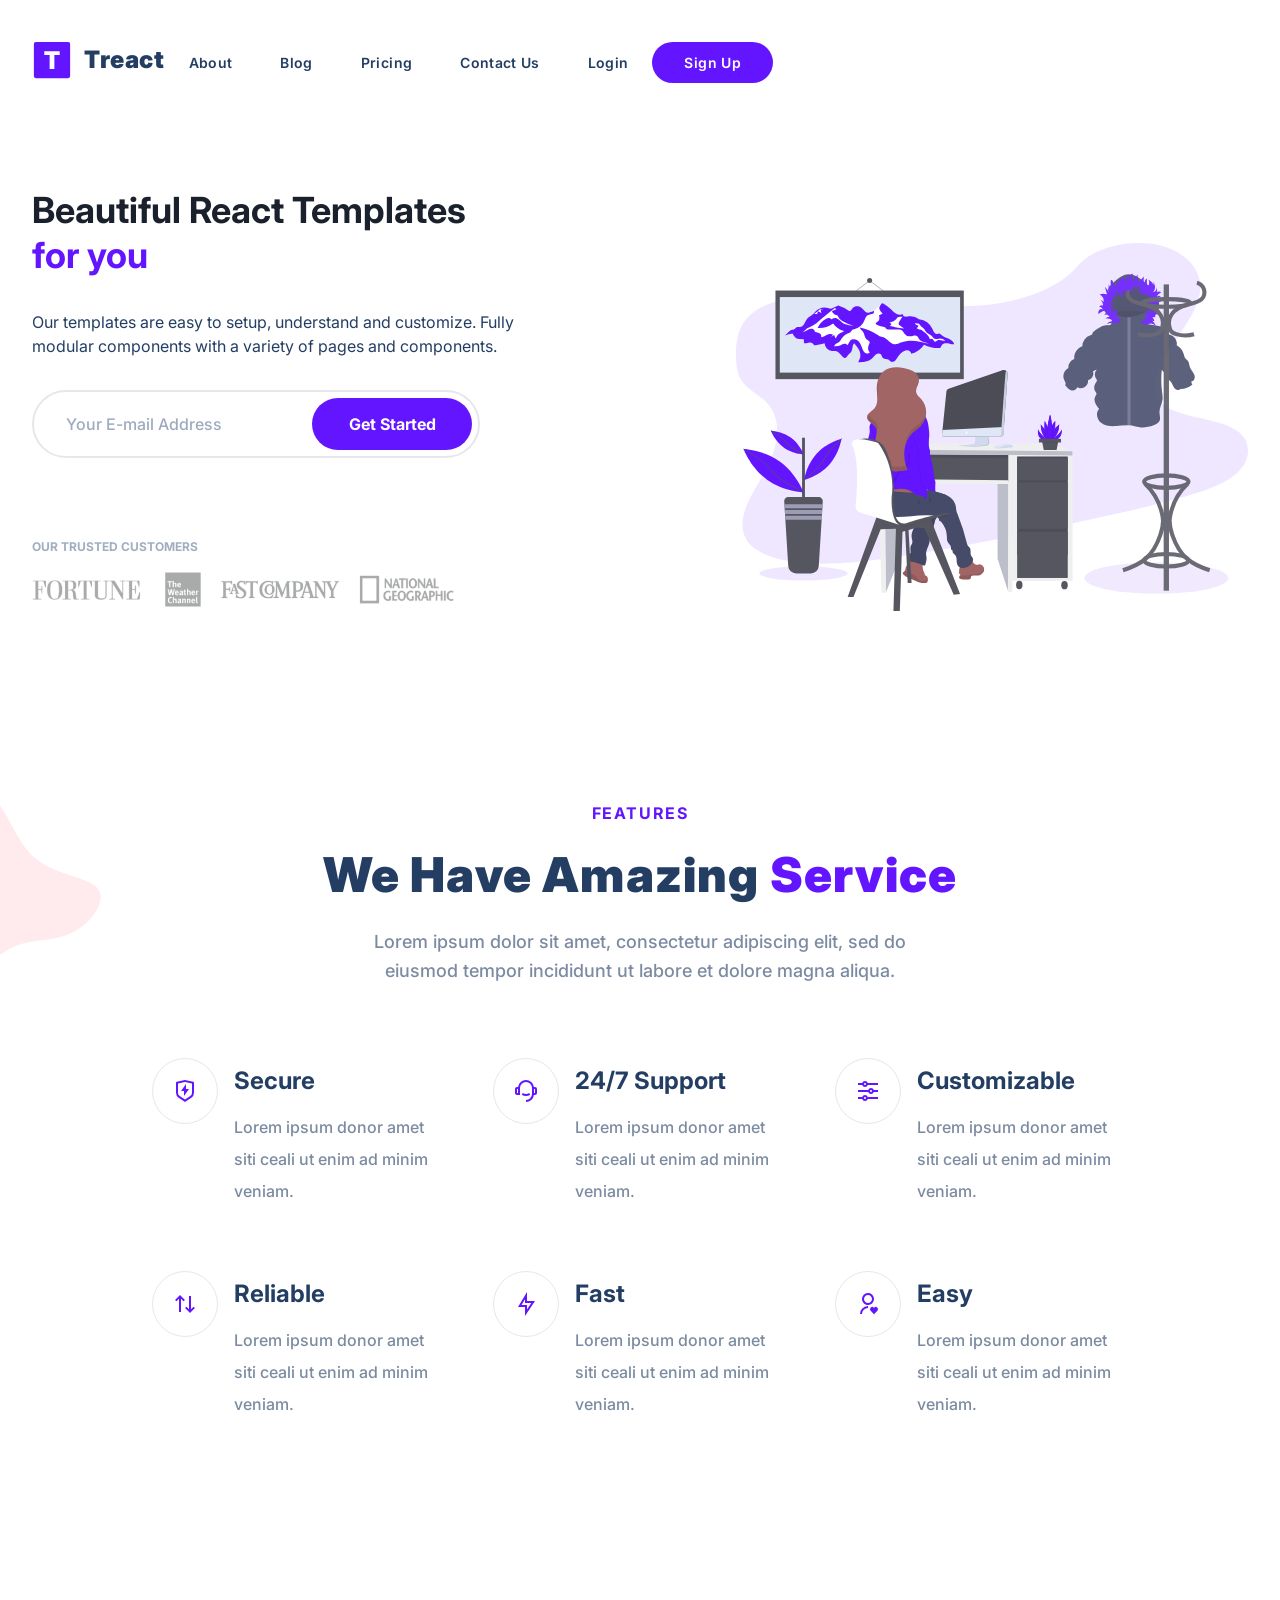
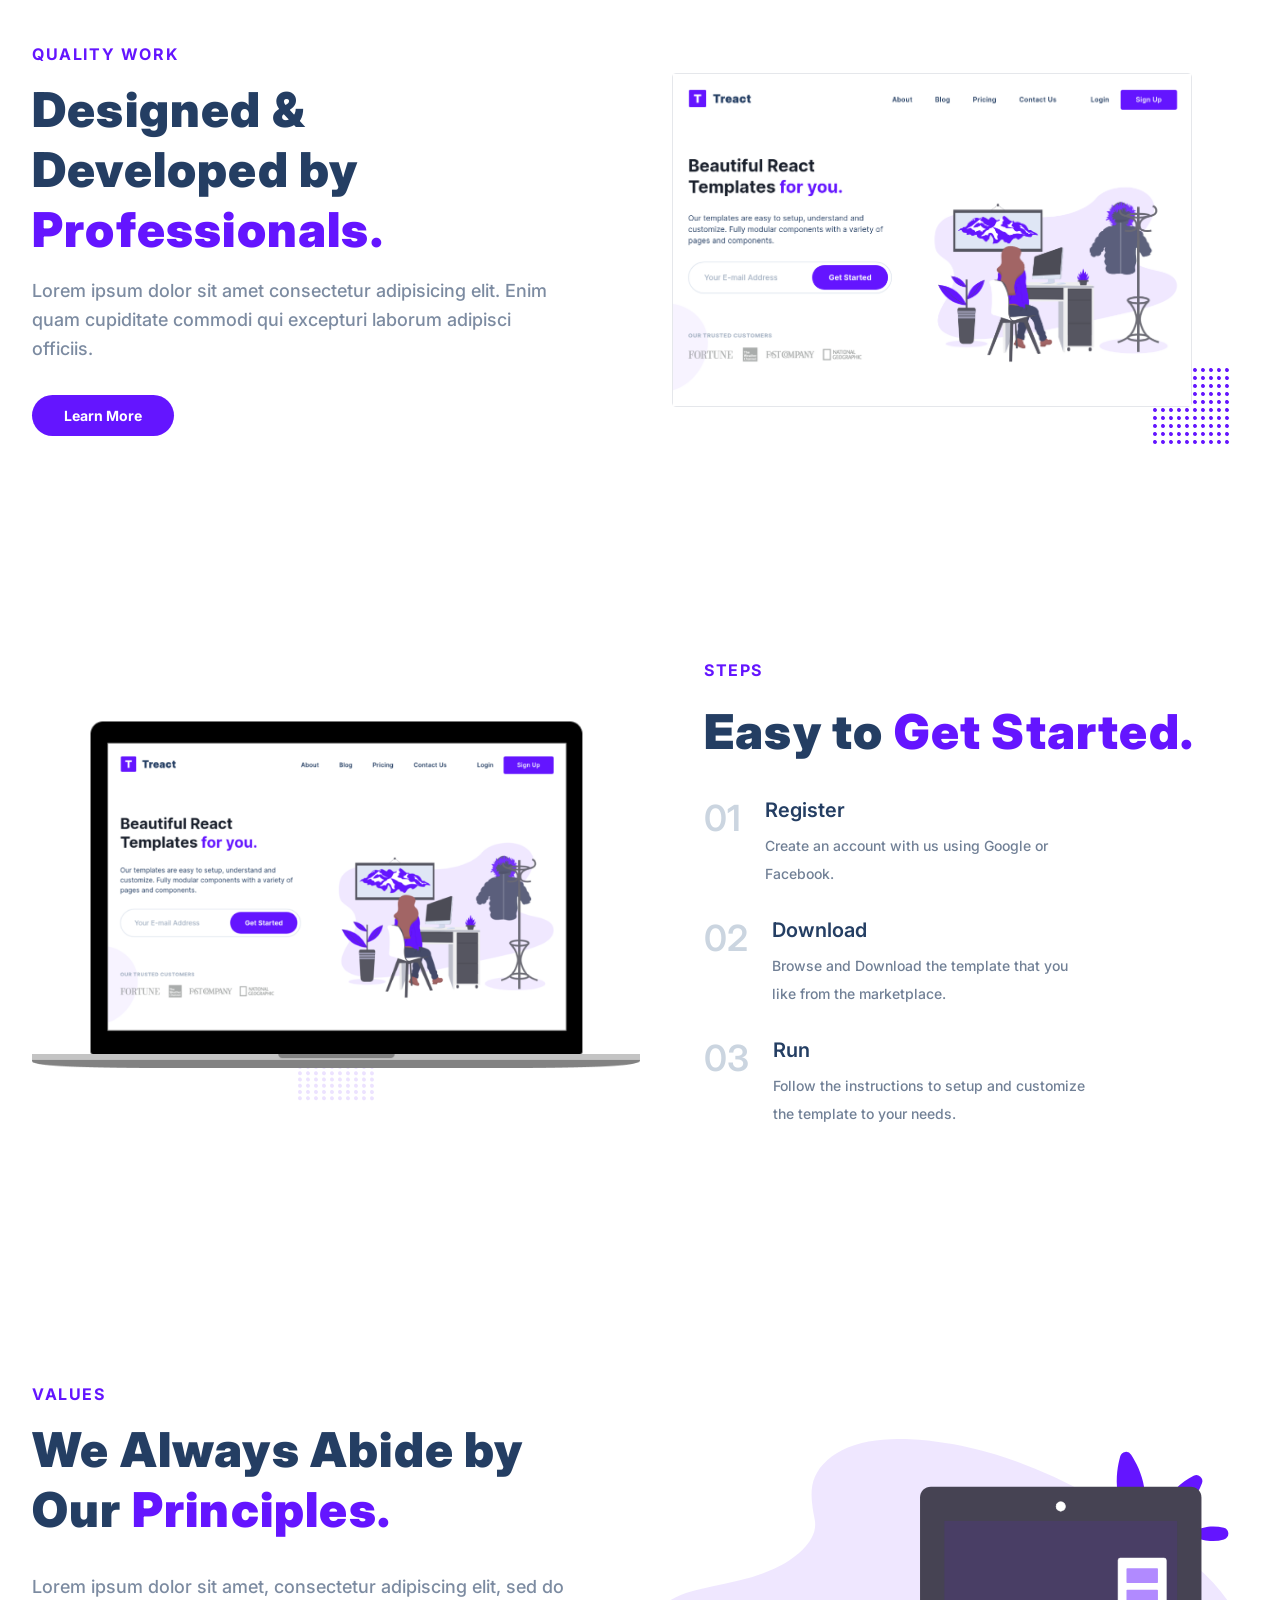
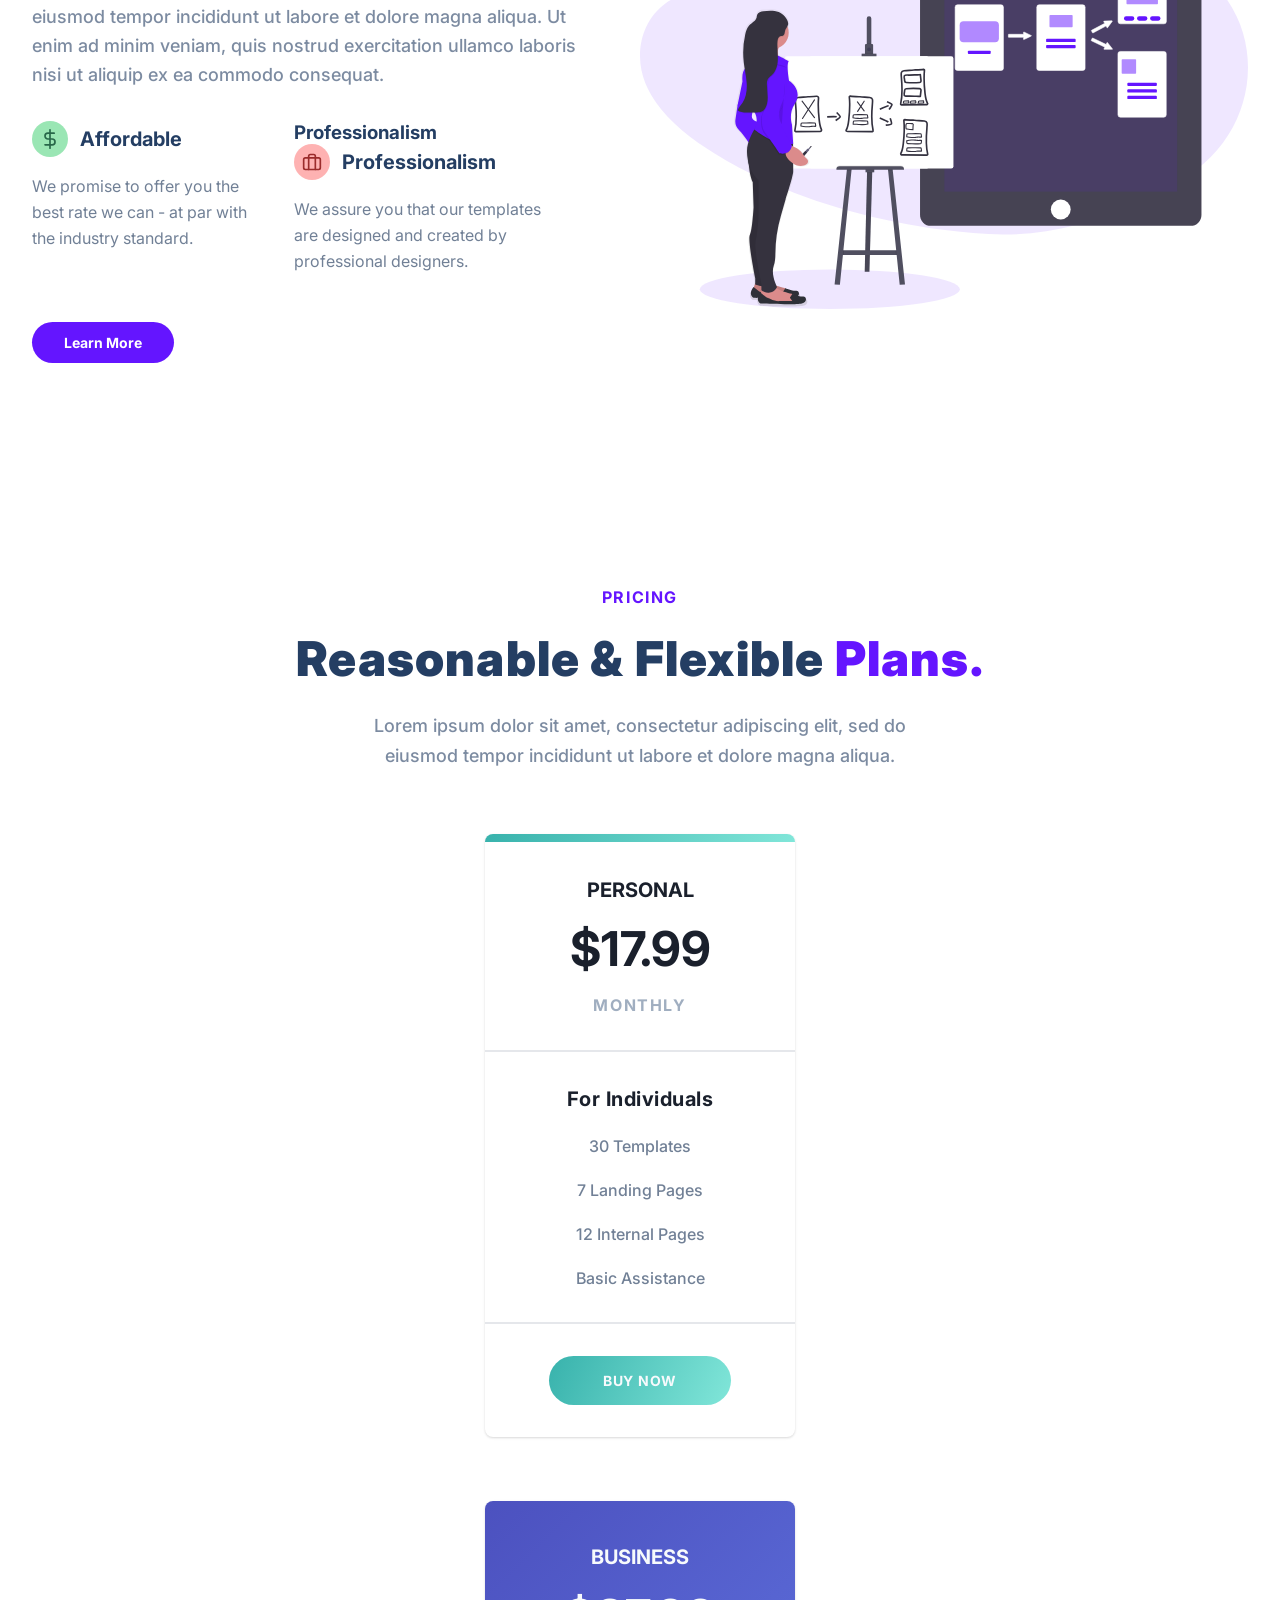
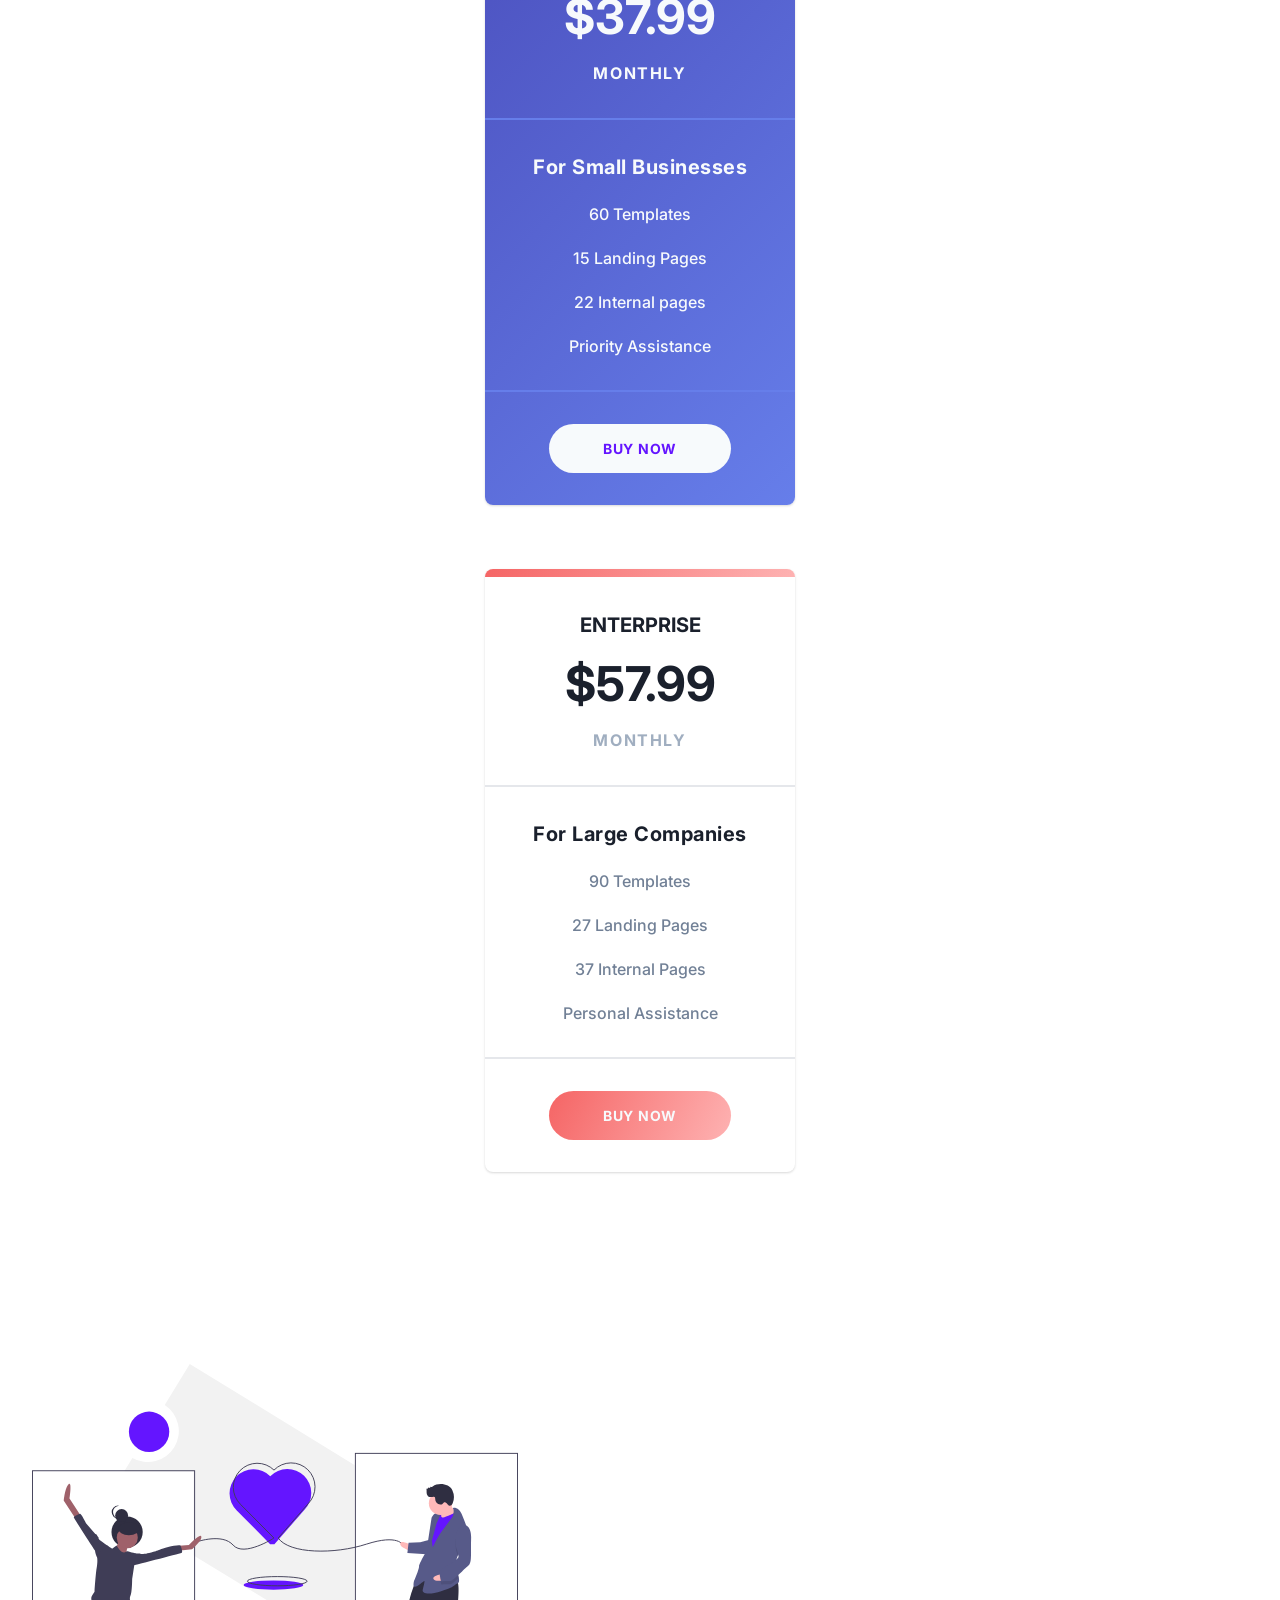
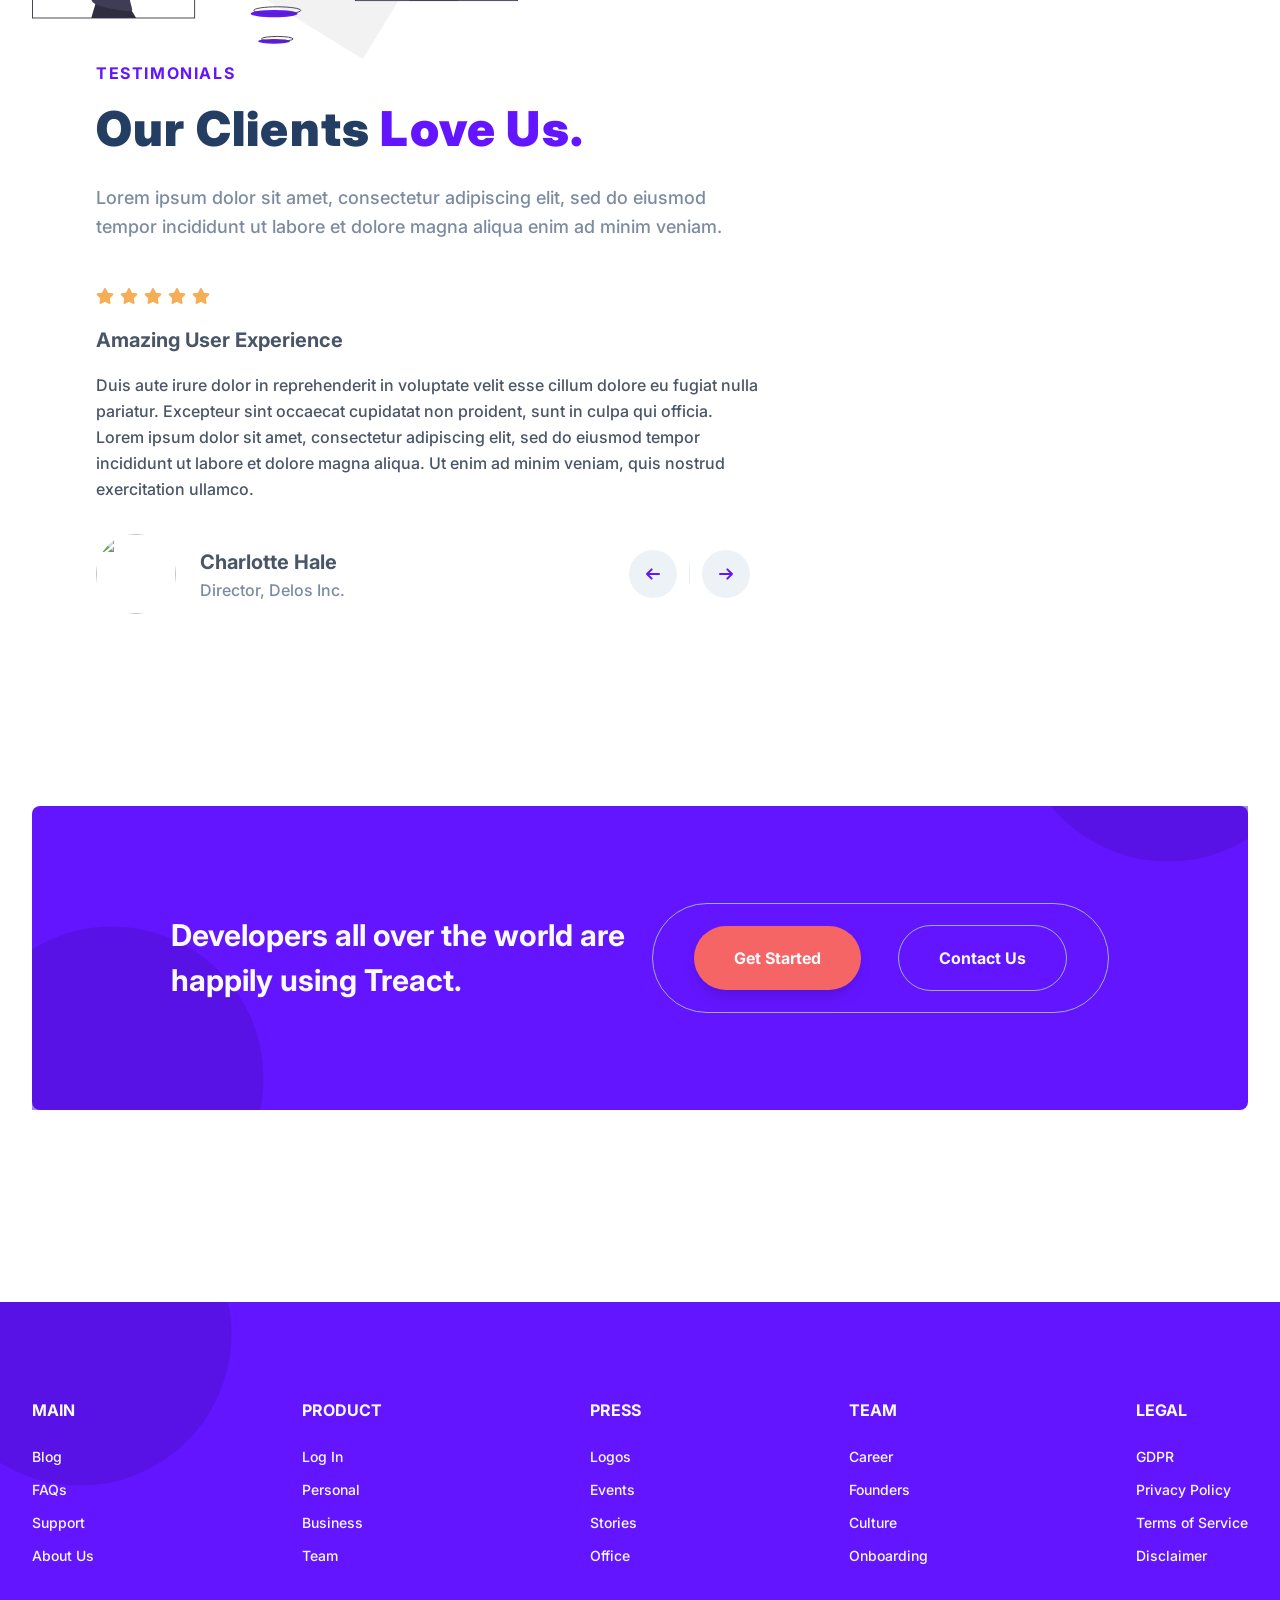
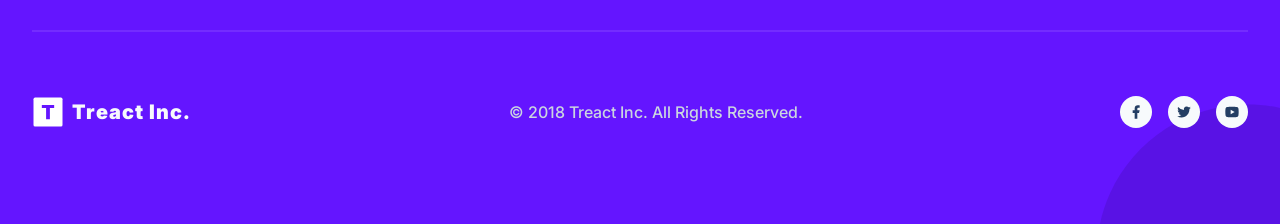
==== commit 4b2a6a93: "module 2 final project" ====
--- a/index.html
+++ b/index.html
@@ -243,25 +243,27 @@
                     <figure class="steps__img--wrapper">
                         <img src="./assets/hero-screenshot-2.241aac1fbc66db29d873.png" class="steps__img">
 
-                     <svg viewBox="0 0 1280 1280" class="steps__grid" xmlns="http://www.w3.org/2000/svg">
-                <defs>
-                  <path id="line-of-balls" d="M55 33.5C44.5 37 35 47.6 32.8 58.3c-4.3 20.6 16.3 41.2 36.9 36.9 15.5-3.2 27.5-19 26-33.9-1.1-10.5-9-21.3-19-26.2-6.1-2.9-15.5-3.6-21.7-1.6zM183 33.5c-15.1 5-25.3 21.6-22.2 36.2 2.5 11.9 13.6 23 25.4 25.5 19.4 4.1 39.5-14.2 37.5-33.9-1.1-10.5-9-21.3-19-26.2-6.1-2.9-15.5-3.6-21.7-1.6zM311 33.5c-10.5 3.5-20 14.1-22.2 24.8-4.3 20.6 16.3 41.2 36.9 36.9 15.5-3.2 27.5-19 26-33.9-1.1-10.5-9-21.3-19-26.2-6.1-2.9-15.5-3.6-21.7-1.6zM439 33.5c-10.5 3.5-20 14.1-22.2 24.8-4.3 20.6 16.3 41.2 36.9 36.9 15.5-3.2 27.5-19 26-33.9-1.1-10.5-9-21.3-19-26.2-6.1-2.9-15.5-3.6-21.7-1.6zM567 33.5c-10.5 3.5-20 14.1-22.2 24.8-4.3 20.6 16.3 41.2 36.9 36.9 15.5-3.2 27.5-19 26-33.9-1.1-10.5-9-21.3-19-26.2-6.1-2.9-15.5-3.6-21.7-1.6zM695 33.5c-10.5 3.5-20 14.1-22.2 24.8-4.3 20.6 16.3 41.2 36.9 36.9 15.5-3.2 27.5-19 26-33.9-1.1-10.5-9-21.3-19-26.2-6.1-2.9-15.5-3.6-21.7-1.6zM823 33.5c-10.5 3.5-20 14.1-22.2 24.8-4.3 20.6 16.3 41.2 36.9 36.9 15.5-3.2 27.5-19 26-33.9-1.1-10.5-9-21.3-19-26.2-6.1-2.9-15.5-3.6-21.7-1.6zM951 33.5c-10.5 3.5-20 14.1-22.2 24.8-4.3 20.6 16.3 41.2 36.9 36.9 15.5-3.2 27.5-19 26-33.9-1.1-10.5-9-21.3-19-26.2-6.1-2.9-15.5-3.6-21.7-1.6zM1079 33.5c-10.5 3.5-20 14.1-22.2 24.8-2.5 11.7 3.2 24.4 14.2 31.9 10.7 7.4 22.9 7.5 33.7.3 17.7-11.8 20.1-33.8 5.3-48.5-8.5-8.6-20.7-11.9-31-8.5zM1207 33.5c-10.5 3.5-20 14.1-22.2 24.8-2.5 11.7 3.2 24.4 14.2 31.9 10.7 7.4 22.9 7.5 33.7.3 17.7-11.8 20.1-33.8 5.3-48.5-8.5-8.6-20.7-11.9-31-8.5z"></path>
-                </defs>
-
-                <!-- Repeat the line 10 times with vertical spacing -->
-                <g fill="rgba(100, 21, 255, 0.15)">
-                  <use href="#line-of-balls" transform="translate(0, 0)"></use>
-                  <use href="#line-of-balls" transform="translate(0, 100)"></use>
-                  <use href="#line-of-balls" transform="translate(0, 200)"></use>
-                  <use href="#line-of-balls" transform="translate(0, 300)"></use>
-                  <use href="#line-of-balls" transform="translate(0, 400)"></use>
-                  <use href="#line-of-balls" transform="translate(0, 500)"></use>
-                  <use href="#line-of-balls" transform="translate(0, 600)"></use>
-                  <use href="#line-of-balls" transform="translate(0, 700)"></use>
-                  <use href="#line-of-balls" transform="translate(0, 800)"></use>
-                  <use href="#line-of-balls" transform="translate(0, 900)"></use>
-                </g>
-              </svg>
+                        <svg viewBox="0 0 1280 1280" class="steps__grid" xmlns="http://www.w3.org/2000/svg">
+                            <defs>
+                                <path id="line-of-balls"
+                                    d="M55 33.5C44.5 37 35 47.6 32.8 58.3c-4.3 20.6 16.3 41.2 36.9 36.9 15.5-3.2 27.5-19 26-33.9-1.1-10.5-9-21.3-19-26.2-6.1-2.9-15.5-3.6-21.7-1.6zM183 33.5c-15.1 5-25.3 21.6-22.2 36.2 2.5 11.9 13.6 23 25.4 25.5 19.4 4.1 39.5-14.2 37.5-33.9-1.1-10.5-9-21.3-19-26.2-6.1-2.9-15.5-3.6-21.7-1.6zM311 33.5c-10.5 3.5-20 14.1-22.2 24.8-4.3 20.6 16.3 41.2 36.9 36.9 15.5-3.2 27.5-19 26-33.9-1.1-10.5-9-21.3-19-26.2-6.1-2.9-15.5-3.6-21.7-1.6zM439 33.5c-10.5 3.5-20 14.1-22.2 24.8-4.3 20.6 16.3 41.2 36.9 36.9 15.5-3.2 27.5-19 26-33.9-1.1-10.5-9-21.3-19-26.2-6.1-2.9-15.5-3.6-21.7-1.6zM567 33.5c-10.5 3.5-20 14.1-22.2 24.8-4.3 20.6 16.3 41.2 36.9 36.9 15.5-3.2 27.5-19 26-33.9-1.1-10.5-9-21.3-19-26.2-6.1-2.9-15.5-3.6-21.7-1.6zM695 33.5c-10.5 3.5-20 14.1-22.2 24.8-4.3 20.6 16.3 41.2 36.9 36.9 15.5-3.2 27.5-19 26-33.9-1.1-10.5-9-21.3-19-26.2-6.1-2.9-15.5-3.6-21.7-1.6zM823 33.5c-10.5 3.5-20 14.1-22.2 24.8-4.3 20.6 16.3 41.2 36.9 36.9 15.5-3.2 27.5-19 26-33.9-1.1-10.5-9-21.3-19-26.2-6.1-2.9-15.5-3.6-21.7-1.6zM951 33.5c-10.5 3.5-20 14.1-22.2 24.8-4.3 20.6 16.3 41.2 36.9 36.9 15.5-3.2 27.5-19 26-33.9-1.1-10.5-9-21.3-19-26.2-6.1-2.9-15.5-3.6-21.7-1.6zM1079 33.5c-10.5 3.5-20 14.1-22.2 24.8-2.5 11.7 3.2 24.4 14.2 31.9 10.7 7.4 22.9 7.5 33.7.3 17.7-11.8 20.1-33.8 5.3-48.5-8.5-8.6-20.7-11.9-31-8.5zM1207 33.5c-10.5 3.5-20 14.1-22.2 24.8-2.5 11.7 3.2 24.4 14.2 31.9 10.7 7.4 22.9 7.5 33.7.3 17.7-11.8 20.1-33.8 5.3-48.5-8.5-8.6-20.7-11.9-31-8.5z">
+                                </path>
+                            </defs>
+
+                            <!-- Repeat the line 10 times with vertical spacing -->
+                            <g fill="rgba(100, 21, 255, 0.15)">
+                                <use href="#line-of-balls" transform="translate(0, 0)"></use>
+                                <use href="#line-of-balls" transform="translate(0, 100)"></use>
+                                <use href="#line-of-balls" transform="translate(0, 200)"></use>
+                                <use href="#line-of-balls" transform="translate(0, 300)"></use>
+                                <use href="#line-of-balls" transform="translate(0, 400)"></use>
+                                <use href="#line-of-balls" transform="translate(0, 500)"></use>
+                                <use href="#line-of-balls" transform="translate(0, 600)"></use>
+                                <use href="#line-of-balls" transform="translate(0, 700)"></use>
+                                <use href="#line-of-balls" transform="translate(0, 800)"></use>
+                                <use href="#line-of-balls" transform="translate(0, 900)"></use>
+                            </g>
+                        </svg>
                     </figure>
 
                     <div class="steps__description">
@@ -369,7 +371,7 @@
                         </div>
                         <button class="btn">Learn More</button>
                     </div>
-                    <img class="values__img" src="/assets/prototype-illustration.21bc4b3f612a2f257c3d361067582485.svg">
+                    <img class="values__img" src="./assets/prototype-illustration.21bc4b3f612a2f257c3d361067582485.svg">
                 </div>
             </div>
         </section>
@@ -541,9 +543,6 @@
                                 <button class="start__button btn">Contact Us</button>
                             </div>
                         </div>
-                    </div>
-                </div>
-            </div>
         </section>
     </main>
     <footer>
--- a/style.css
+++ b/style.css
@@ -0,0 +1,1526 @@
+@import url("https://fonts.googleapis.com/css2?family=Inter:wght@100;200;300;400;500;600;700;800;900&display=swap");
+* {
+  margin: 0;
+  padding: 0;
+  box-sizing: border-box;
+  font-family: "Inter", sans-serif;
+  color: #243e63;
+}
+html {
+  scroll-behavior: smooth;
+}
+body {
+  max-width: 100vw;
+  overflow-x: hidden;
+}
+.row {
+  width: 100%;
+  max-width: 1280px;
+  margin: 0 auto;
+}
+.row__narrow {
+  width: 100%;
+  max-width: 1024px;
+  margin: 0 auto;
+}
+.container {
+  padding: 96px 0;
+}
+a {
+  display: inline;
+  text-decoration: none;
+}
+img {
+  width: 100%;
+}
+h1 {
+  font-size: 48px;
+  color: #1a202c;
+  line-height: 1.25;
+}
+.purple {
+  color: #6415ff;
+}
+p {
+  font-size: 18px;
+  line-height: 1.5;
+}
+.section__tag {
+  font-size: 16px;
+  color: #6415ff;
+  letter-spacing: 1.6px;
+  font-weight: 700;
+  text-transform: uppercase;
+}
+.section__title {
+  font-size: 48px;
+  font-weight: 900;
+  color: rgb(36, 62, 99);
+  line-height: 1.5;
+  margin: 16px 0;
+  letter-spacing: 0.025em;
+}
+#features .section__title,
+#pricing .section__title {
+  text-align: center;
+}
+.section__para {
+  font-size: 18px;
+  font-weight: 500;
+  color: #7c8ba1;
+  line-height: 1.625;
+}
+.btn {
+  background-color: #6415ff;
+  padding: 12px 32px;
+  border: none;
+  border-radius: 500px;
+  font-size: 14px;
+  color: #fff;
+  font-weight: bold;
+  transition: all 300ms;
+}
+.btn:hover {
+  background-color: rgba(80, 17, 204);
+}
+button {
+  cursor: pointer;
+  border: none;
+}
+
+/* NAVIGATION */
+
+nav {
+  padding-top: 32px;
+  display: flex;
+}
+.nav__logo {
+  display: flex;
+  align-items: center;
+  margin: 8px 0;
+  padding-bottom: 4px;
+}
+.nav__logo--title {
+  font-weight: 900;
+  font-size: 24px;
+  margin-left: 12px;
+  padding-bottom: 2px;
+  letter-spacing: 0.6px;
+}
+.nav__logo--img {
+  height: 40px;
+  width: 40px;
+}
+.nav__row {
+  display: flex;
+  justify-content: space-between;
+}
+.nav__container {
+  width: 100%;
+  max-width: 1200px;
+  padding: 0 24px;
+  display: flex;
+  justify-content: space-between;
+  margin: 0 auto;
+}
+.nav__links {
+  display: flex;
+  align-items: center;
+  padding-bottom: 2px;
+}
+.nav__link {
+  margin: 0 24px;
+}
+.nav__link {
+  font-size: 14px;
+  font-weight: 600;
+  padding-top: 4px;
+  letter-spacing: 0.35px;
+  border-bottom: 2px solid transparent;
+  position: relative;
+  transition: all 300ms;
+}
+.nav__link:after {
+  content: "";
+  position: absolute;
+  left: 0;
+  bottom: -6px;
+  height: 2px;
+  width: 100%;
+  background: #6415ff;
+  transition: all 300ms ease;
+  opacity: 0;
+}
+.nav__link:hover:after {
+  opacity: 1;
+}
+.nav__link--primary {
+  margin: 0;
+  padding: 10px 32px;
+  margin-top: 2px;
+  border-radius: 9999px;
+  color: #fff;
+  background-color: #6415ff;
+  line-height: 1.5;
+  border: none;
+  width: auto;
+  transition: all 300ms ease;
+}
+.nav__link--primary:after {
+  content: "";
+  width: 0;
+  height: 0;
+}
+.nav__link--primary:hover {
+  background-color: rgba(80, 17, 204);
+  color: white;
+}
+
+.login {
+  margin-left: 48px;
+}
+.btn {
+  background-color: #6415ff;
+  padding: 12px 32px;
+  border: none;
+  border-radius: 500px;
+  font-size: 14px;
+  color: #fff;
+  font-weight: bold;
+  transition: all 300ms ease;
+  cursor: pointer;
+}
+.btn__menu {
+  background-color: transparent;
+  border: none;
+  display: none;
+  transition: all 300ms ease;
+}
+.btn__menu--svg:hover {
+  filter: invert(26%) sepia(94%) saturate(7476%) hue-rotate(261deg)
+    brightness(94%) contrast(115%);
+}
+.btn__menu--close {
+  position: fixed;
+  top: 24px;
+  right: 18px;
+}
+.menu {
+  position: fixed;
+  top: 0;
+  left: 0;
+  right: 0;
+  height: 378px;
+  margin: 24px 16px;
+  padding: 32px;
+  background-color: #fff;
+  border: 1px solid rgb(229, 231, 235);
+  border-radius: 8px;
+  z-index: 4;
+  visibility: hidden;
+  opacity: 0;
+  transform: translateX(300%);
+  transition: all 300ms ease;
+}
+.menu--open {
+  max-height: 100vh;
+  overflow-y: hidden;
+}
+.menu--open .menu {
+  visibility: visible;
+  opacity: 1;
+  transform: translateX(0);
+}
+.menu__links {
+  width: 100%;
+  height: 100%;
+  display: flex;
+  flex-direction: column;
+  align-items: center;
+}
+.menu__link {
+  color: #1a202c;
+  font-size: 18px;
+  font-weight: 600;
+  line-height: 1.5;
+  margin: 8px 0;
+  padding-bottom: 4px;
+  border-bottom: 2px solid transparent;
+}
+.menu__link--primary {
+  color: #f7fafc;
+  padding: 12px 32px;
+  background: #6415ff;
+  border-radius: 500px;
+  border: none;
+}
+.btn__menu--close {
+  position: fixed;
+  top: 24px;
+  right: 18px;
+}
+
+/* HEADER / ABOUT US */
+
+section {
+  padding: 0 32px;
+}
+header .row {
+  display: flex;
+  align-items: center;
+  justify-content: space-between;
+}
+.header__description {
+  width: 40%;
+}
+.header__description--para {
+  margin: 32px 0;
+}
+.header__email {
+  width: 100%;
+  max-width: 448px;
+  height: 68px;
+  position: relative;
+  display: flex;
+  justify-content: flex-end;
+  align-items: center;
+}
+.header__email--btn {
+  z-index: 2;
+  margin: 8px;
+  height: calc(100% - 16px);
+  border-radius: 500px;
+  width: 160px;
+  border: none;
+  background-color: #6415ff;
+  color: #fff;
+  font-weight: 700;
+  font-size: 16px;
+  transition: all 300ms ease;
+}
+.header__email--btn:hover {
+  background-color: rgba(60, 13, 153);
+}
+.header__email--input {
+  width: 100%;
+  border-radius: 500px;
+  border: 2px solid rgb(229, 231, 235);
+  padding: 20px 192px 20px 32px;
+  color: rgb(36, 62, 99);
+  font-size: 16px;
+  font-weight: 500;
+  position: absolute;
+  top: 0;
+  bottom: 0;
+  z-index: 1;
+  transition: border-color 300ms;
+}
+.header__email--input::placeholder {
+  font-weight: 500;
+  color: rgb(158, 170, 189);
+}
+.header__email--input:hover {
+  border-color: rgba(160, 174, 192);
+}
+.header__email--input:focus,
+.header__email--input:active {
+  outline: none;
+  border-color: rgba(100, 21, 255);
+}
+.header__customers--title {
+  margin-top: 80px;
+  color: #a0aec0;
+  font-size: 12px;
+  font-weight: 700;
+  letter-spacing: 0.6;
+}
+.header__customers {
+  margin-top: 16px;
+  padding-right: 128px;
+  opacity: 0.5;
+}
+header {
+  position: relative;
+}
+.header__blob {
+  position: absolute;
+  left: 0;
+  bottom: 0;
+  opacity: 0.5;
+  width: 256px;
+  height: 256px;
+  transform: matrix(1, 0, 0, 1, -163, 0);
+}
+.header__img--wrapper {
+  width: calc(100% - 40%);
+}
+.header__img {
+  width: 100%;
+  max-width: 768px;
+}
+
+/* FEATURES */
+
+#features {
+  position: relative;
+}
+#features .row__narrow {
+  display: flex;
+  flex-direction: column;
+  align-items: center;
+}
+#features .section__title,
+#pricing .section__title {
+  text-align: center;
+}
+#features .section__para {
+  text-align: center;
+  max-width: 576px;
+}
+.features {
+  display: flex;
+  flex-wrap: wrap;
+  margin-top: 40px;
+}
+.feature {
+  width: calc(100% / 3);
+}
+.feature__row {
+  display: flex;
+  align-items: flex-start;
+  padding: 32px 24px;
+}
+.feature__img--wrapper {
+  display: flex;
+  padding: 20px;
+  border: 1px solid #e5e7eb;
+  border-radius: 500px;
+}
+.feature__img {
+  width: 24px;
+  height: 24px;
+}
+.feature__text {
+  margin-top: 8px;
+  margin-left: 16px;
+}
+.feature__para {
+  margin-top: 16px;
+  font-size: 16px;
+  max-width: calc(634px / 3);
+  color: rgb(124, 139, 161);
+  line-height: 2;
+  font-weight: 500;
+}
+.features__blob {
+  transform: translateX(96px) translateY(192px) scaleX(1) scaleY(1);
+  position: absolute;
+  right: 0;
+  bottom: 0;
+  width: 16rem;
+  opacity: 0.25;
+  padding: 16px;
+}
+.row__narrow {
+  width: 100%;
+  max-width: 1024px;
+  margin: 0 auto;
+}
+
+/* QUALITY WORK */
+
+#quality .row {
+  display: flex;
+  justify-content: space-between;
+  align-items: center;
+}
+#quality .section__title,
+#values .section__title {
+  line-height: 1.25;
+}
+#quality .btn {
+  margin-top: 32px;
+}
+.quality__description {
+  max-width: 576px;
+  margin-right: 64px;
+}
+.quality__description,
+.quality__img--wrapper {
+  width: 50%;
+}
+.quality__img--wrapper {
+  border-radius: 4px;
+  border: 1px solid rgb(229, 231, 235);
+  position: relative;
+  margin: 0 56px;
+  z-index: 2;
+  display: flex;
+}
+.quality__grid {
+  transform: translateX(50%) translateY(50%) scaleX(1) scaleY(1);
+  width: 80px;
+  height: 80px;
+  position: absolute;
+  right: 0px;
+  bottom: 0px;
+  fill: rgb(100, 21, 255);
+  --tw-text-opacity: 1;
+  color: rgba(100, 21, 255, var(--tw-text-opacity));
+  z-index: 0;
+  display: block;
+}
+.quality__img {
+  z-index: 1;
+}
+
+/* STEPS */
+
+#steps .row {
+  display: flex;
+  justify-content: space-between;
+  align-items: center;
+}
+.steps__img--wrapper {
+  display: flex;
+  position: relative;
+}
+.steps__description,
+.steps__img--wrapper {
+  width: 50%;
+}
+.steps__img {
+  z-index: 2;
+}
+.steps__description {
+  padding: 32px 0;
+  padding-left: 64px;
+}
+.step {
+  display: flex;
+  align-items: flex-start;
+  margin-top: 32px;
+}
+.step__number {
+  color: #cbd5e0;
+  font-size: 36px;
+  font-weight: 600;
+  line-height: 1;
+}
+.step__description {
+  display: flex;
+  flex-direction: column;
+  margin-left: 24px;
+  max-width: 320px;
+}
+.step__title {
+  font-weight: 600;
+  font-size: 20px;
+  color: #243e63;
+  line-height: 1;
+}
+.step__para {
+  font-size: 14px;
+  color: #718096;
+  margin-top: 12px;
+  font-weight: 500;
+  line-height: 2;
+}
+.steps__grid {
+  position: absolute;
+  bottom: -100px;
+  left: 50%;
+  transform: translateX(-50%);
+  width: 10rem;
+  height: 10rem;
+  opacity: 0.8;
+  z-index: -10;
+  color: rgb(100, 21, 255); /* currentColor will inherit this */
+  fill: currentColor;
+}
+
+/* VALUES */
+
+#values .row {
+  display: flex;
+  justify-content: space-between;
+  align-items: center;
+}
+#values .section__title {
+  margin-top: 16px;
+  margin-bottom: 32px;
+}
+#values .btn {
+  margin-top: 48px;
+}
+.value {
+  margin-top: 2rem;
+  margin-right: 2rem;
+  align-items: flex-start;
+  display: flex;
+  flex-direction: column;
+}
+.values__description {
+  padding: 32px 64px 32px 0;
+}
+.values__description,
+.values__img {
+  width: 50%;
+}
+.values__list {
+  margin-left: 0px;
+  margin-right: 0px;
+  display: flex;
+  max-width: none;
+  flex-direction: row;
+}
+.value:nth-of-type(1) {
+  margin-top: 32px;
+  margin-right: 32px;
+}
+.value:nth-of-type(2) {
+  margin-top: 32px;
+}
+.value__title {
+  display: flex;
+  align-items: center;
+}
+.value__img {
+  width: 20px;
+  height: 20px;
+}
+.value:nth-child(1) .value__img--wrapper {
+  background-color: #9ae6b4;
+}
+.value:nth-child(2) .value__img--wrapper {
+  background-color: #feb2b2;
+}
+.value__img--wrapper {
+  border-radius: 50%;
+  display: flex;
+  justify-content: center;
+  align-items: center;
+  width: 36px;
+  height: 36px;
+}
+.value__name {
+  margin-left: 12px;
+  font-size: 20px;
+  font-weight: bold;
+  color: #243e63;
+}
+.value__para {
+  margin-top: 16px;
+  line-height: 1.625;
+  color: #718096;
+}
+
+/* PRICING */
+
+#pricing .row {
+  display: flex;
+  flex-direction: column;
+  align-items: center;
+}
+#pricing .section__para {
+  max-width: 576px;
+  text-align: center;
+}
+.plan {
+  position: relative;
+  margin-top: 4rem;
+  display: flex;
+  width: 100%;
+  max-width: 24rem;
+  flex-direction: column;
+  border-radius: 0.5rem;
+  background-color: rgb(255 255 255);
+  padding-left: 2rem;
+  padding-right: 2rem;
+  margin-right: 2rem;
+  padding-top: 0.5rem;
+  text-align: center;
+  color: rgb(26 32 44);
+  box-shadow: rgba(0, 0, 0, 0) 0px 0px 0px 0px, rgba(0, 0, 0, 0) 0px 0px 0px 0px,
+    rgba(0, 0, 0, 0.1) 0px 1px 3px 0px, rgba(0, 0, 0, 0.06) 0px 1px 2px 0px;
+}
+.plan__stripe {
+  position: absolute;
+  left: 0px;
+  right: 0px;
+  top: 0px;
+  height: 0.5rem;
+  border-top-left-radius: 0.5rem;
+  border-top-right-radius: 0.5rem;
+}
+
+.plan__top {
+  display: flex;
+  flex-direction: column;
+  padding-top: 2rem;
+  padding-bottom: 2rem;
+  text-transform: uppercase;
+  line-height: 1.625;
+}
+
+.plan__middle {
+  margin-left: -2rem;
+  margin-right: -2rem;
+  display: flex;
+  flex: 1 1 0%;
+  flex-direction: column;
+  border-top-width: 2px;
+  border-bottom-width: 2px;
+  padding: 2rem;
+}
+
+.plan__bottom {
+  padding-left: 4rem;
+  padding-right: 4rem;
+  padding-top: 2rem;
+  padding-bottom: 2rem;
+}
+
+.plan__name,
+.plan__price,
+.plan__duration {
+  font-weight: bold;
+  line-height: 1.625;
+}
+.plan__name {
+  font-size: 20px;
+}
+.plan__price {
+  font-size: 48px;
+  margin: 4px 0;
+}
+.plan__duration {
+  font-size: 16px;
+  letter-spacing: 0.1em;
+}
+.plan__feature {
+  margin-top: 20px;
+  font-weight: 500;
+  color: #718096;
+  font-size: 16px;
+  line-height: 1.5;
+}
+.plan__target {
+  font-size: 20px;
+  font-weight: 700;
+  line-height: 1.5;
+  letter-spacing: 0.025em;
+}
+.plan__button {
+  border-radius: 0.25rem;
+  background-color: rgb(100 21 255);
+  padding: 0.75rem 2rem;
+  font-weight: 700;
+  color: rgb(247 250 252);
+  transition: all 300ms ease;
+  width: 100%;
+  border-radius: 9999px;
+  padding-top: 1rem;
+  padding-bottom: 1rem;
+  font-size: 0.875rem;
+  text-transform: uppercase;
+  letter-spacing: 0.05em;
+}
+.plan__button:hover {
+  transform: translate(1px, -1px);
+  box-shadow: rgba(0, 0, 0, 0) 0px 0px 0px 0px, rgba(0, 0, 0, 0) 0px 0px 0px 0px,
+    rgba(0, 0, 0, 0.1) 0px 20px 25px -5px,
+    rgba(0, 0, 0, 0.04) 0px 10px 10px -5px;
+}
+.plan:nth-child(1) .plan__stripe,
+.plan:nth-child(1) .plan__button {
+  color: #f7fafc;
+  background: linear-gradient(
+    115deg,
+    rgb(56, 178, 172) 0%,
+    rgb(129, 230, 217) 100%
+  );
+}
+.plan:nth-child(2) {
+  background: linear-gradient(
+    135deg,
+    rgb(76, 81, 191) 0%,
+    rgb(102, 126, 234) 100%
+  );
+}
+.plan:nth-child(2) .plan__button {
+  color: #6415ff;
+  background-color: #f7fafc;
+}
+.plan:nth-child(2) .plan__stripes {
+  visibility: hidden;
+}
+.plan:nth-child(3) .plan__stripe,
+.plan:nth-child(3) .plan__button {
+  color: #f7fafc;
+  background: linear-gradient(
+    115deg,
+    rgb(245, 101, 101) 0%,
+    rgb(254, 178, 178) 100%
+  );
+}
+.plan:nth-child(odd) .plan__name,
+.plan:nth-child(odd) .plan__price,
+.plan:nth-child(odd) .plan__target {
+  color: #1a202c;
+}
+.plan:nth-child(odd) .plan__duration {
+  color: #a0aec0;
+}
+.plan:nth-child(2) .plan__name,
+.plan:nth-child(2) .plan__price,
+.plan:nth-child(2) .plan__target,
+.plan:nth-child(2) .plan__duration,
+.plan:nth-child(2) .plan__feature {
+  color: #f7fafc;
+}
+.plan:nth-child(1) .plan__middle,
+.plan:nth-child(3) .plan__middle {
+  border-top: 2px solid rgb(229, 231, 235);
+  border-bottom: 2px solid rgb(229, 231, 235);
+}
+.plan:nth-child(2) .plan__middle {
+  border-top: 2px solid rgb(102, 126, 234);
+  border-bottom: 2px solid rgb(102, 126, 234);
+}
+.plans__blob {
+  z-index: -10;
+  position: absolute;
+  left: 0;
+  bottom: 0;
+  transform: translateX(-50%) translateY(50%) scaleX(1) scaleY(1);
+  height: 256px;
+  width: 256px;
+  opacity: 0.25;
+}
+.plans {
+  display: flex;
+  position: relative;
+  flex-direction: row;
+  width: 100%;
+  justify-content: space-between;
+}
+
+/* TESTIMONIALS */
+section #testimonials {
+  padding: 0px;
+}
+
+#testimonials .container {
+  padding-top: 6rem;
+  padding-bottom: 6rem;
+}
+
+#testimonials .row {
+  margin-left: auto;
+  margin-right: auto;
+  max-width: 1280px;
+  display: flex;
+  align-items: center;
+  justify-content: space-between;
+}
+.testimonials__img,
+.testimonials__description {
+  width: 50%;
+}
+.testimonials__description {
+  display: flex;
+  flex-direction: column;
+  padding-left: 64px;
+}
+#testimonials .section__title {
+  margin-bottom: 24px;
+  line-height: 1.25;
+}
+.testimonial {
+  margin-top: 40px;
+}
+.testimonial__rating {
+  color: rgba(246, 173, 85);
+  margin-right: 2px;
+  margin-top: 4px;
+}
+.testimonial__title {
+  color: #4a5568;
+  line-height: 1.625;
+  margin-top: 1rem;
+  font-size: 1.25rem;
+  font-weight: 700;
+}
+
+.testimonial__name {
+  color: #4a5568;
+  line-height: 1.625;
+  font-size: 1.25rem;
+  font-weight: 700;
+}
+
+.testimonial__para {
+  margin-top: 1rem;
+  margin-bottom: 2rem;
+  font-weight: 500;
+  line-height: 1.625;
+  font-size: 16px;
+  color: rgb(74 85 104);
+}
+
+.testimonial__bottom {
+  display: flex;
+  justify-content: space-between;
+}
+.testimonial__profile {
+  display: flex;
+  align-items: center;
+}
+.testimonial__details {
+  margin-left: 24px;
+}
+.testimonial__img {
+  width: 80px;
+  height: 80px;
+  border-radius: 50%;
+}
+.testimonial__role {
+  color: #7c8ba1;
+  font-weight: 500;
+  line-height: 1.5;
+}
+.testimonial__buttons {
+  display: flex;
+  align-items: center;
+}
+.testimonial__button svg {
+  width: 16px;
+  height: 16px;
+}
+.testimonial__button {
+  display: flex;
+  justify-content: center;
+  align-items: center;
+  padding: 16px;
+  background: #edf2f7;
+  border-radius: 50%;
+  margin: 0 12px;
+  transition: all 300ms ease;
+}
+.testimonial__button:hover {
+  background-color: rgb(229, 231, 235);
+}
+
+.fa-star {
+  color: rgb(246 173 85);
+  display: inline-block;
+  height: 1.25rem;
+  width: 1.25rem;
+}
+
+.divider {
+  margin-top: 0.75rem;
+  margin-bottom: 0.75rem;
+  border-right-width: 1px;
+  width: 0.5px;
+  background-color: #edf2f7;
+  height: 20px;
+}
+
+/* START / CALL TO ACTION */
+
+main {
+  margin-bottom: 96px;
+}
+
+.start__container {
+  padding: 96px 0;
+  width: 100%;
+  background-color: rgb(100, 21, 255);
+  border-radius: 8px;
+  display: flex;
+  justify-content: center;
+  align-items: center;
+}
+.start__row {
+  width: 100%;
+  margin: 0 auto;
+  max-width: 1024px;
+  padding: 0 32px;
+  display: flex;
+  justify-content: center;
+  align-items: center;
+}
+.start__title,
+.start__buttons {
+  width: 50%;
+}
+.start__buttons {
+  display: flex;
+  justify-content: flex-end;
+}
+.start__title {
+  color: #f7fafc;
+  font-size: 30px;
+  font-weight: 700;
+  line-height: 1.5;
+  z-index: 2;
+}
+.start__button {
+  padding: 20px 40px;
+  border-radius: 500px;
+  font-weight: 700;
+  font-size: 16px;
+  color: #f7fafc;
+  line-height: 1.5;
+  letter-spacing: 0.025;
+  margin: 1px;
+  z-index: 2;
+}
+.start__button:nth-child(1) {
+  background: #f56565;
+  box-shadow: rgba(0, 0, 0, 0) 0px 0px 0px 0px, rgba(0, 0, 0, 0) 0px 0px 0px 0px,
+    rgba(0, 0, 0, 0.1) 0px 10px 15px -3px, rgba(0, 0, 0, 0.05) 0px 4px 6px -2px;
+  margin-right: 32px;
+  transition: all 300ms ease;
+}
+.start__button:hover:nth-child(1) {
+  background-color: rgba(229, 62, 62);
+}
+.start__button:nth-child(2) {
+  border: 1px solid rgb(160, 174, 192);
+  transition: all 300ms ease;
+}
+.start__button:hover:nth-child(2) {
+  background-color: rgba(247, 250, 252);
+  color: rgba(100, 21, 255);
+}
+#start .row {
+  position: relative;
+  overflow: hidden;
+}
+.start__blob--1 {
+  position: absolute;
+  bottom: 0px;
+  left: 0px;
+  height: 20rem;
+  width: 20rem;
+  transform: translate(-5rem, 8rem);
+  color: rgb(80 17 204);
+  opacity: 0.5;
+}
+.start__blob--2 {
+  position: absolute;
+  top: 0px;
+  right: 0px;
+  height: 20rem;
+  width: 20rem;
+  transform: translate(5rem, -16rem);
+  color: rgb(80 17 204);
+  opacity: 0.5;
+}
+
+/* FOOTER */
+
+footer {
+  padding: 96px 32px;
+  background-color: rgb(100, 21, 255);
+  margin-bottom: -32px;
+  position: relative;
+  overflow: hidden;
+}
+.footer__columns {
+  margin-top: -48px;
+  display: flex;
+  justify-content: space-between;
+  flex-wrap: wrap;
+}
+.footer__column {
+  margin-top: 48px;
+  display: flex;
+  flex-direction: column;
+  align-items: flex-start;
+  z-index: 2;
+}
+.footer__column--title {
+  font-weight: 700;
+  color: #f7fafc;
+  line-height: 1.5;
+}
+.footer__column--link {
+  color: #f7fafc;
+  font-size: 14px;
+  margin-top: 12px;
+  line-height: 1.5;
+  font-weight: 500;
+  position: relative;
+  cursor: pointer;
+}
+.footer__column--link:after {
+  content: "";
+  position: absolute;
+  left: 0;
+  bottom: -6px;
+  height: 2px;
+  width: 100%;
+  background: #fff;
+  transition: all 300ms ease;
+  opacity: 0;
+}
+.footer__column--link:hover:after {
+  opacity: 1;
+}
+.footer__column--link:nth-child(2) {
+  margin-top: 24px;
+}
+.footer__divider {
+  width: 100%;
+  height: 2px;
+  margin: 64px 0;
+  background: rgb(116, 44, 255);
+}
+.footer__bottom {
+  display: flex;
+  justify-content: space-between;
+  align-items: center;
+}
+.footer__logo {
+  display: flex;
+  align-items: center;
+}
+.footer__logo--img {
+  height: 32px;
+  width: 32px;
+}
+.footer__logo--text {
+  font-size: 20px;
+  color: #f7fafc;
+  font-weight: 900;
+  margin-left: 8px;
+  letter-spacing: 0.05em;
+}
+.footer__socials {
+  display: flex;
+  align-items: center;
+  margin-left: -16px;
+}
+.footer__social--link svg {
+  height: 16px;
+  width: 16px;
+}
+.footer__social--link {
+  margin-left: 16px;
+  padding: 8px;
+  background: #f7fafc;
+  display: flex;
+  justify-content: center;
+  border-radius: 50%;
+  z-index: 2;
+  cursor: pointer;
+  transition: all 300ms ease;
+}
+.footer__social--link:hover {
+  background-color: rgba(203, 213, 224);
+}
+.footer__copyright {
+  color: #cbd5e0;
+  font-weight: 500;
+}
+.footer__blob--1 {
+  position: absolute;
+  top: 0;
+  left: 0;
+  width: 320px;
+  height: 320px;
+  transform: translateX(-80px) translateY(-128px);
+  z-index: 1;
+  opacity: 0.5;
+}
+.footer__blob--2 {
+  position: absolute;
+  bottom: 0;
+  right: 0;
+  width: 320px;
+  height: 320px;
+  transform: translateX(128px) translateY(192px);
+  z-index: 1;
+  opacity: 0.5;
+}
+
+/* MOBILE RESPONSIVENESS */
+
+@media (max-width: 1280px) {
+  header .row {
+    align-items: flex-end;
+  }
+
+  .steps__grid {
+    height: 5rem;
+    width: 5rem;
+    bottom: -50px;
+  }
+  h1 {
+    font-size: 36px;
+    color: #1a202c;
+    line-height: 1.25;
+  }
+  .header__description--para {
+    font-size: 16px;
+  }
+  .header__customers {
+    padding-right: 64px;
+  }
+  .header__img--wrapper {
+    display: flex;
+    justify-content: flex-end;
+  }
+  .header__img {
+    max-width: 512px;
+  }
+  .plan__button {
+    max-width: none;
+  }
+
+  .plan__bottom {
+    padding-left: 2rem;
+    padding-right: 2rem;
+  }
+  .testimonials__img {
+    width: 40%;
+  }
+  .testimonials__description {
+    width: calc(100% - 40%);
+  }
+}
+@media (max-width: 1024px) {
+  .nav__links {
+    display: none;
+  }
+  .btn__menu {
+    display: block;
+  }
+  header .row {
+    flex-direction: column;
+    align-items: center;
+  }
+  .header__description,
+  .header__img--wrapper {
+    width: 100%;
+    max-width: 512px;
+    margin: 0 auto;
+  }
+  .header__description {
+    text-align: center;
+    display: flex;
+    flex-direction: column;
+    align-items: center;
+  }
+  h1 {
+    font-size: 30px;
+  }
+  .header__description--para {
+    margin: 20px 0;
+  }
+  .header__customers {
+    padding-right: 0px;
+  }
+  .header__customers--title,
+  .header__img--wrapper {
+    margin-top: 48px;
+  }
+  .features {
+    max-width: 768px;
+  }
+  .feature {
+    width: calc(50%);
+  }
+  .feature__title {
+    line-height: 1;
+  }
+  .feature__row {
+    padding: 32px 8px;
+    margin: 0 16px;
+  }
+  .feature__para {
+    max-width: none;
+  }
+  .section__para {
+    font-size: 16px;
+  }
+  .section__title {
+    font-size: 36px;
+  }
+  .quality__description {
+    margin-right: 0px;
+    padding-right: 48px;
+  }
+  .value {
+    margin-top: 2.5rem;
+  }
+
+  .values__list {
+    max-width: 20rem;
+    flex-direction: column;
+  }
+  .plans {
+    flex-direction: column;
+    align-items: center;
+  }
+
+  .plan {
+    margin-right: 0px;
+  }
+  #features .section__title,
+  #pricing .section__title {
+    font-size: 48px;
+  }
+
+  #testimonials .container {
+    padding-top: 5rem;
+    padding-bottom: 5rem;
+  }
+  .testimonials__description {
+    padding-left: 48px;
+  }
+
+  #start .container {
+    padding-top: 5rem;
+    padding-bottom: 5rem;
+  }
+
+  .start__row {
+    flex-direction: column;
+  }
+  .start__title {
+    text-align: center;
+    width: 100%;
+    max-width: 512px;
+  }
+  .start__buttons {
+    width: auto;
+    margin-top: 24px;
+  }
+  .start__button {
+    padding: 16px 32px;
+  }
+  footer {
+    padding: 80px 32px;
+  }
+}
+@media (max-width: 768px) {
+  .features {
+    justify-content: center;
+  }
+  .feature {
+    width: auto;
+    max-width: 384px;
+  }
+  .section__para {
+    font-size: 14px;
+  }
+  #quality .row,
+  #values .row {
+    flex-direction: column-reverse;
+  }
+  .quality__description,
+  .steps__description,
+  .values__description,
+  .testimonials__description {
+    padding: 0;
+    margin-top: 64px;
+    text-align: center;
+  }
+  .quality__description,
+  .quality__img--wrapper,
+  .steps__description,
+  .steps__img--wrapper,
+  .values__description,
+  .values__img,
+  .testimonials__description,
+  .testimonials__img {
+    width: 100%;
+    max-width: 448px;
+  }
+  #steps .row,
+  #testimonials .row {
+    flex-direction: column;
+  }
+
+  .step {
+    flex-direction: column;
+    align-items: center;
+  }
+  .step__description {
+    margin-top: 12px;
+    margin-left: 0;
+  }
+  .values__list {
+    margin-left: auto;
+    margin-right: auto;
+  }
+  .value:nth-of-type(1) {
+    margin-right: 0px;
+  }
+  .value {
+    margin-right: 0px;
+    align-items: center;
+  }
+  #pricing .row {
+    margin-top: 40px;
+  }
+  .testimonials__description {
+    padding-left: 0;
+  }
+  .footer__columns {
+    justify-content: flex-start;
+  }
+  .footer__column {
+    width: calc(100% / 3);
+  }
+  .footer__bottom {
+    flex-direction: column;
+    align-items: center;
+  }
+  .footer__copyright,
+  .footer__socials {
+    margin-top: 32px;
+  }
+  .footer__socials {
+    margin-left: 0px;
+  }
+  .footer__social--link:first-child {
+    margin-left: 0px;
+  }
+}
+@media (max-width: 640px) {
+   .section__title {
+    line-height: 1.25;
+  }
+  .container {
+    padding: 80px 0;
+  }
+  .nav__logo {
+    margin: 8px 0;
+    padding-bottom: 4px;
+  }
+  .header__email {
+    flex-direction: column;
+    height: auto;
+  }
+  .header__email--input {
+    position: static;
+    padding: 16px 0;
+    padding-left: 32px;
+    line-height: 1.5;
+  }
+  .header__email--btn {
+    width: 100%;
+    padding: 16px 0;
+    margin: 16px 0;
+    margin-bottom: 0px;
+    line-height: 1.5;
+  }
+  .header__customers--title {
+    font-size: 14px;
+    letter-spacing: 0.05em;
+  }
+  .section__title {
+    font-size: 30px;
+  }
+  #features .section__title,
+  #pricing .section__title {
+    font-size: 36px;
+  }
+  .feature__row {
+    flex-direction: column;
+    align-items: center;
+    text-align: center;
+  }
+  .feature__title {
+    letter-spacing: 0.025em;
+    line-height: 1;
+  }
+  .feature__text {
+    margin-left: 0px;
+    margin-top: 16px;
+  }
+  .feature__para {
+    margin-top: 4px;
+    line-height: 2;
+  }
+  #steps .section__title {
+    margin: 16px 0 0 0;
+  }
+  .steps__list {
+    margin-top: 48px;
+  }
+  .btn {
+    line-height: 1.5;
+  }
+  .plan__price {
+    font-size: 36px;
+  }
+  .plan__bottom {
+    padding: 2rem 1rem;
+  }
+  .testimonial__para {
+    margin-bottom: 32px;
+  }
+  .testimonial__bottom {
+    flex-direction: column;
+    align-items: center;
+    padding-top: 4px;
+  }
+  .testimonial__profile {
+    flex-direction: column;
+    align-items: center;
+  }
+  .testimonial__details {
+    margin-left: 0;
+    margin-top: 8px;
+  }
+  .testimonial__img {
+    height: 64px;
+    width: 64px;
+  }
+  .testimonial__buttons {
+    margin-top: 32px;
+  }
+  .start__title {
+    font-size: 24px;
+  }
+  .start__container {
+    padding: 80px 0;
+  }
+  .start__buttons {
+    flex-direction: column;
+  }
+  .start__button:nth-child(1) {
+    margin-right: 0;
+  }
+  .start__button {
+    padding: 12px 24px;
+    font-size: 14px;
+  }
+  .start__button:nth-child(2) {
+    margin-top: 16px;
+  }
+  main {
+    margin-bottom: 80px;
+  }
+  .footer__columns {
+    justify-content: center;
+  }
+  .footer__column {
+    width: auto;
+    padding: 0 16px;
+    text-align: center;
+    align-items: center;
+  }
+  .footer__copyright {
+    font-size: 14px;
+    text-align: center;
+    line-height: 1.5;
+  }
+}
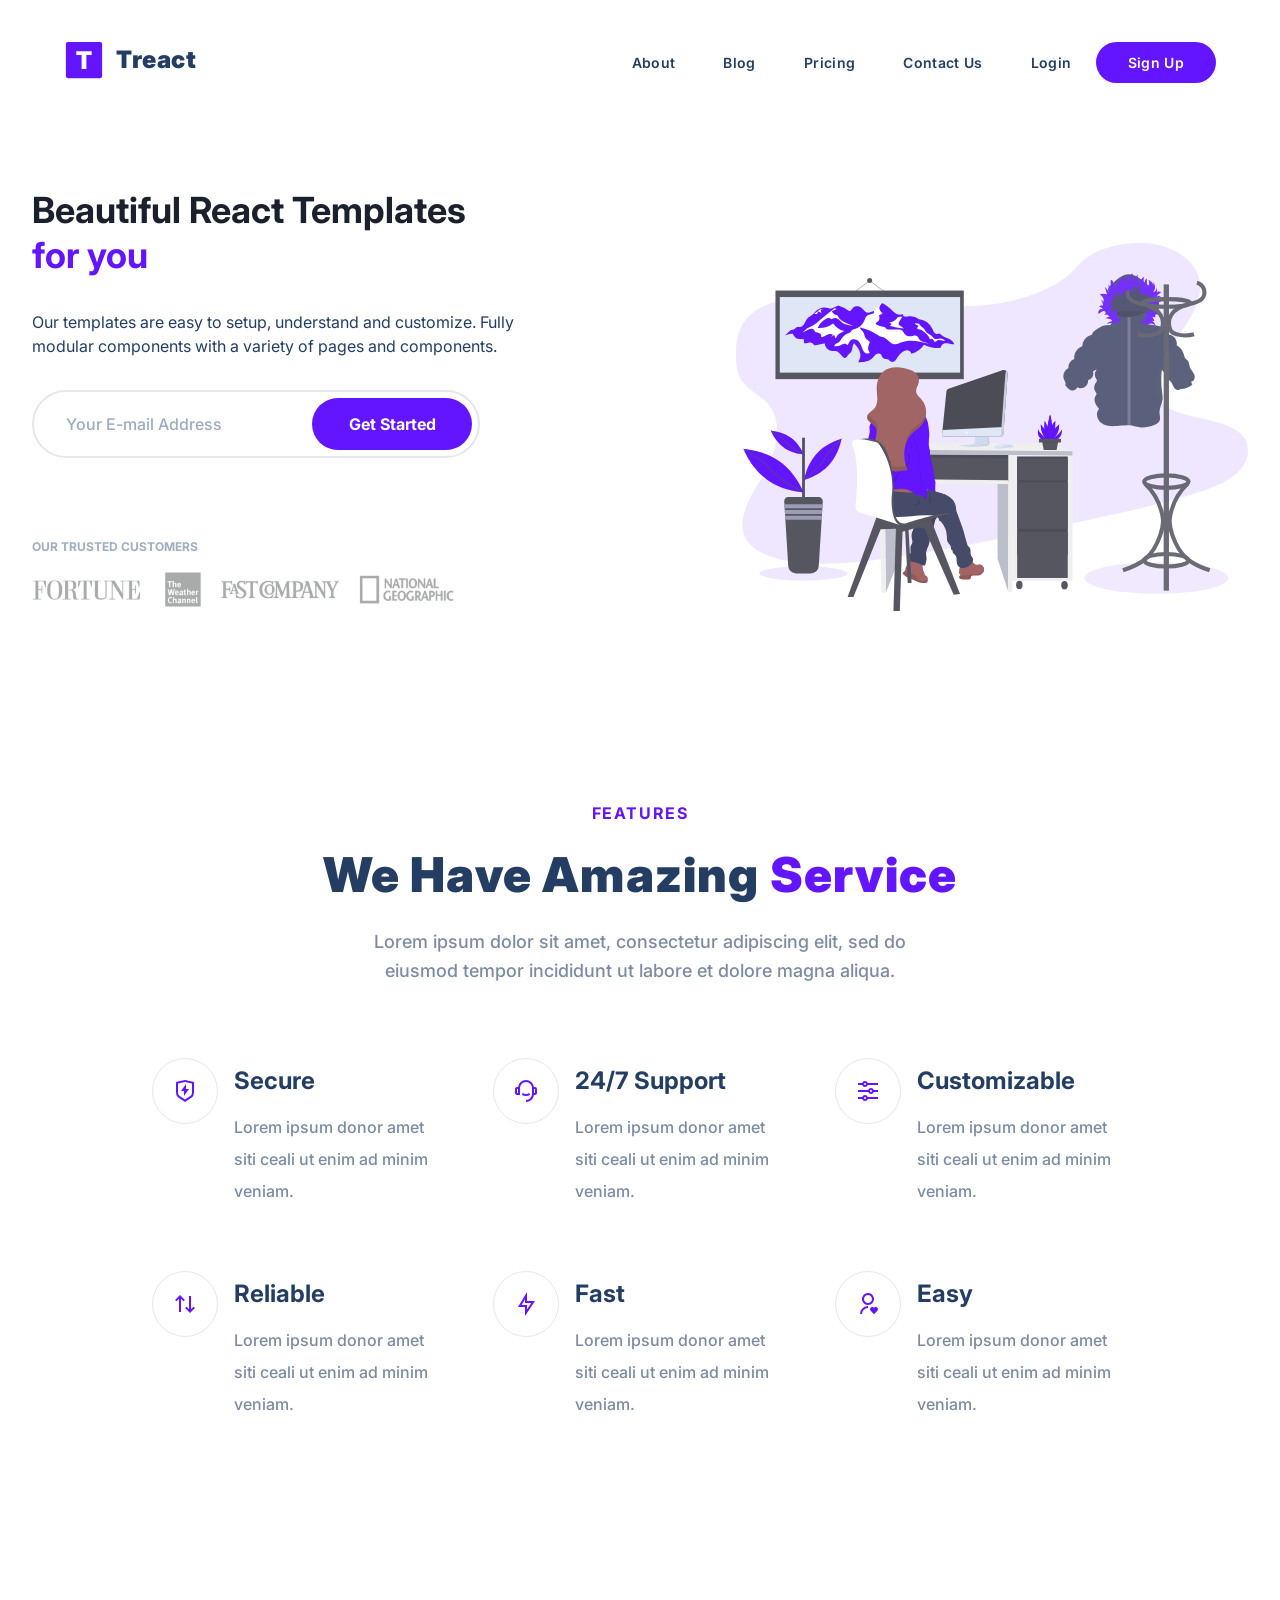
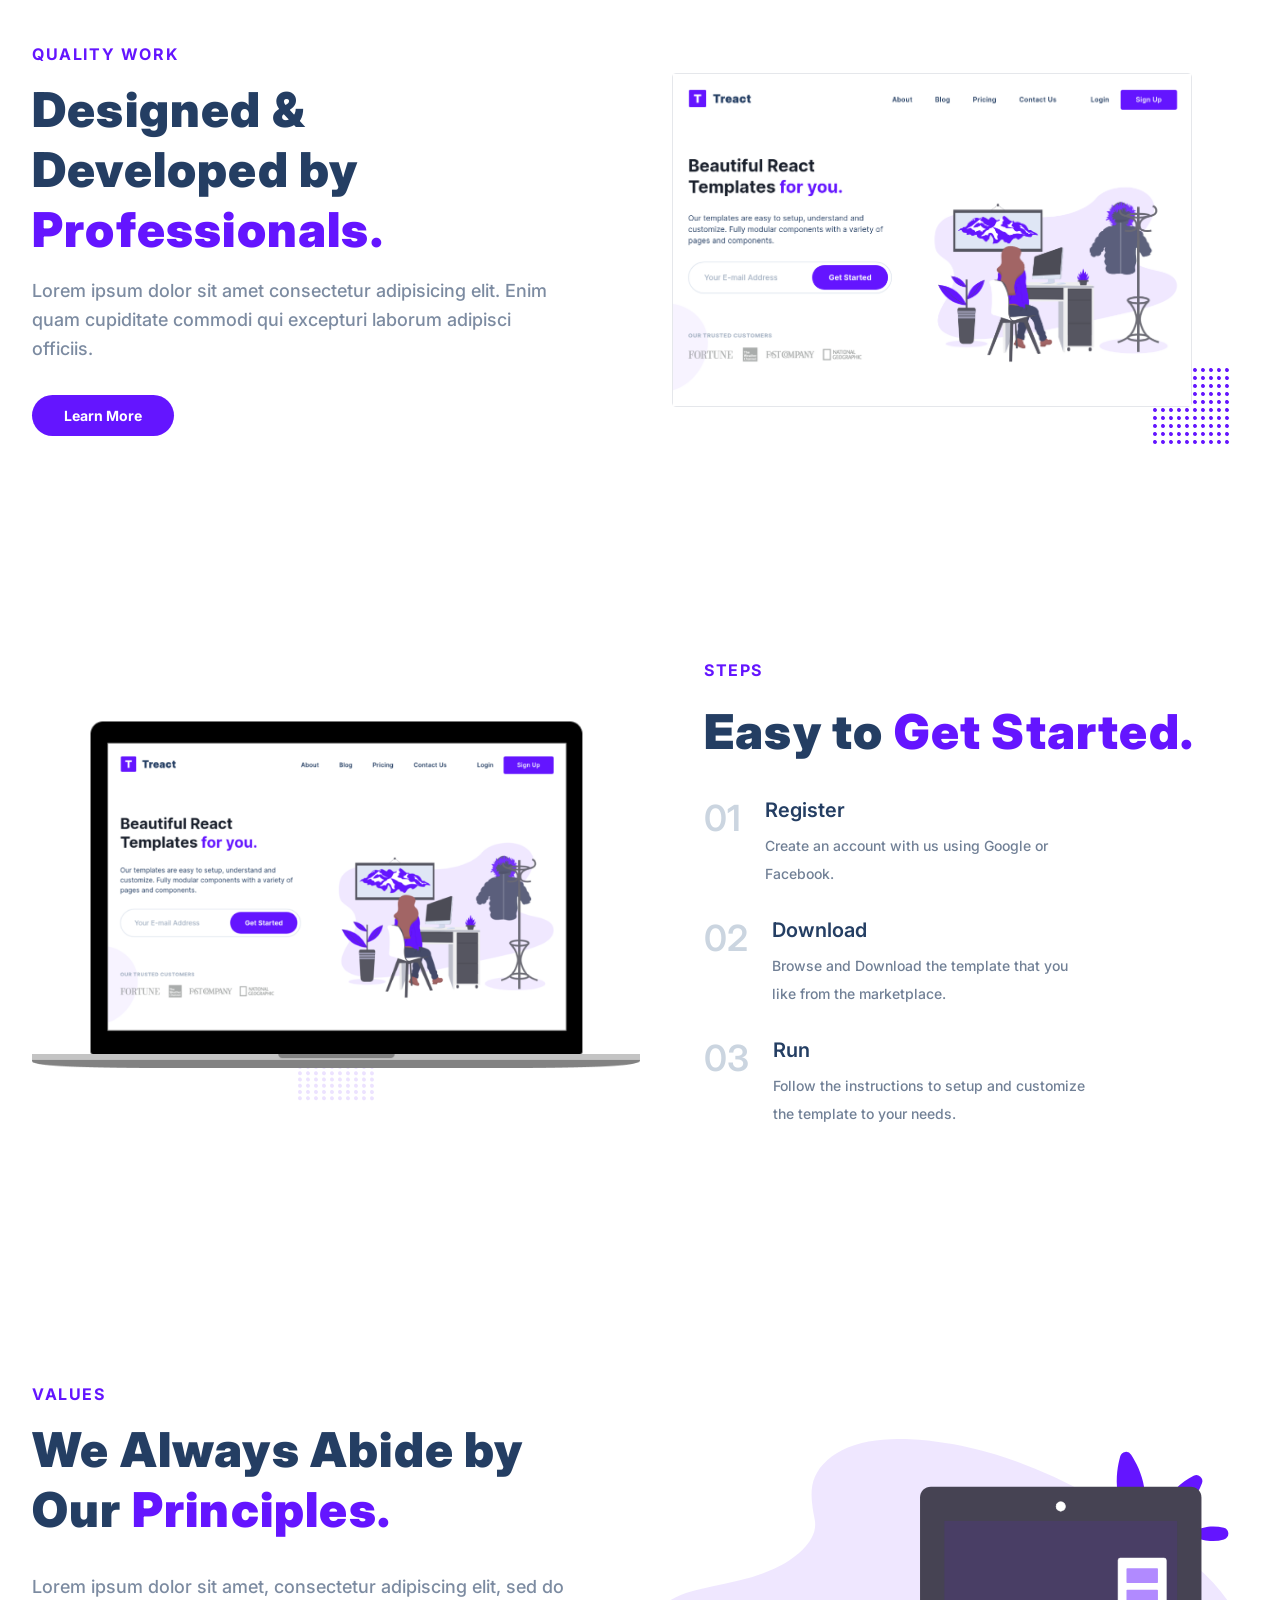
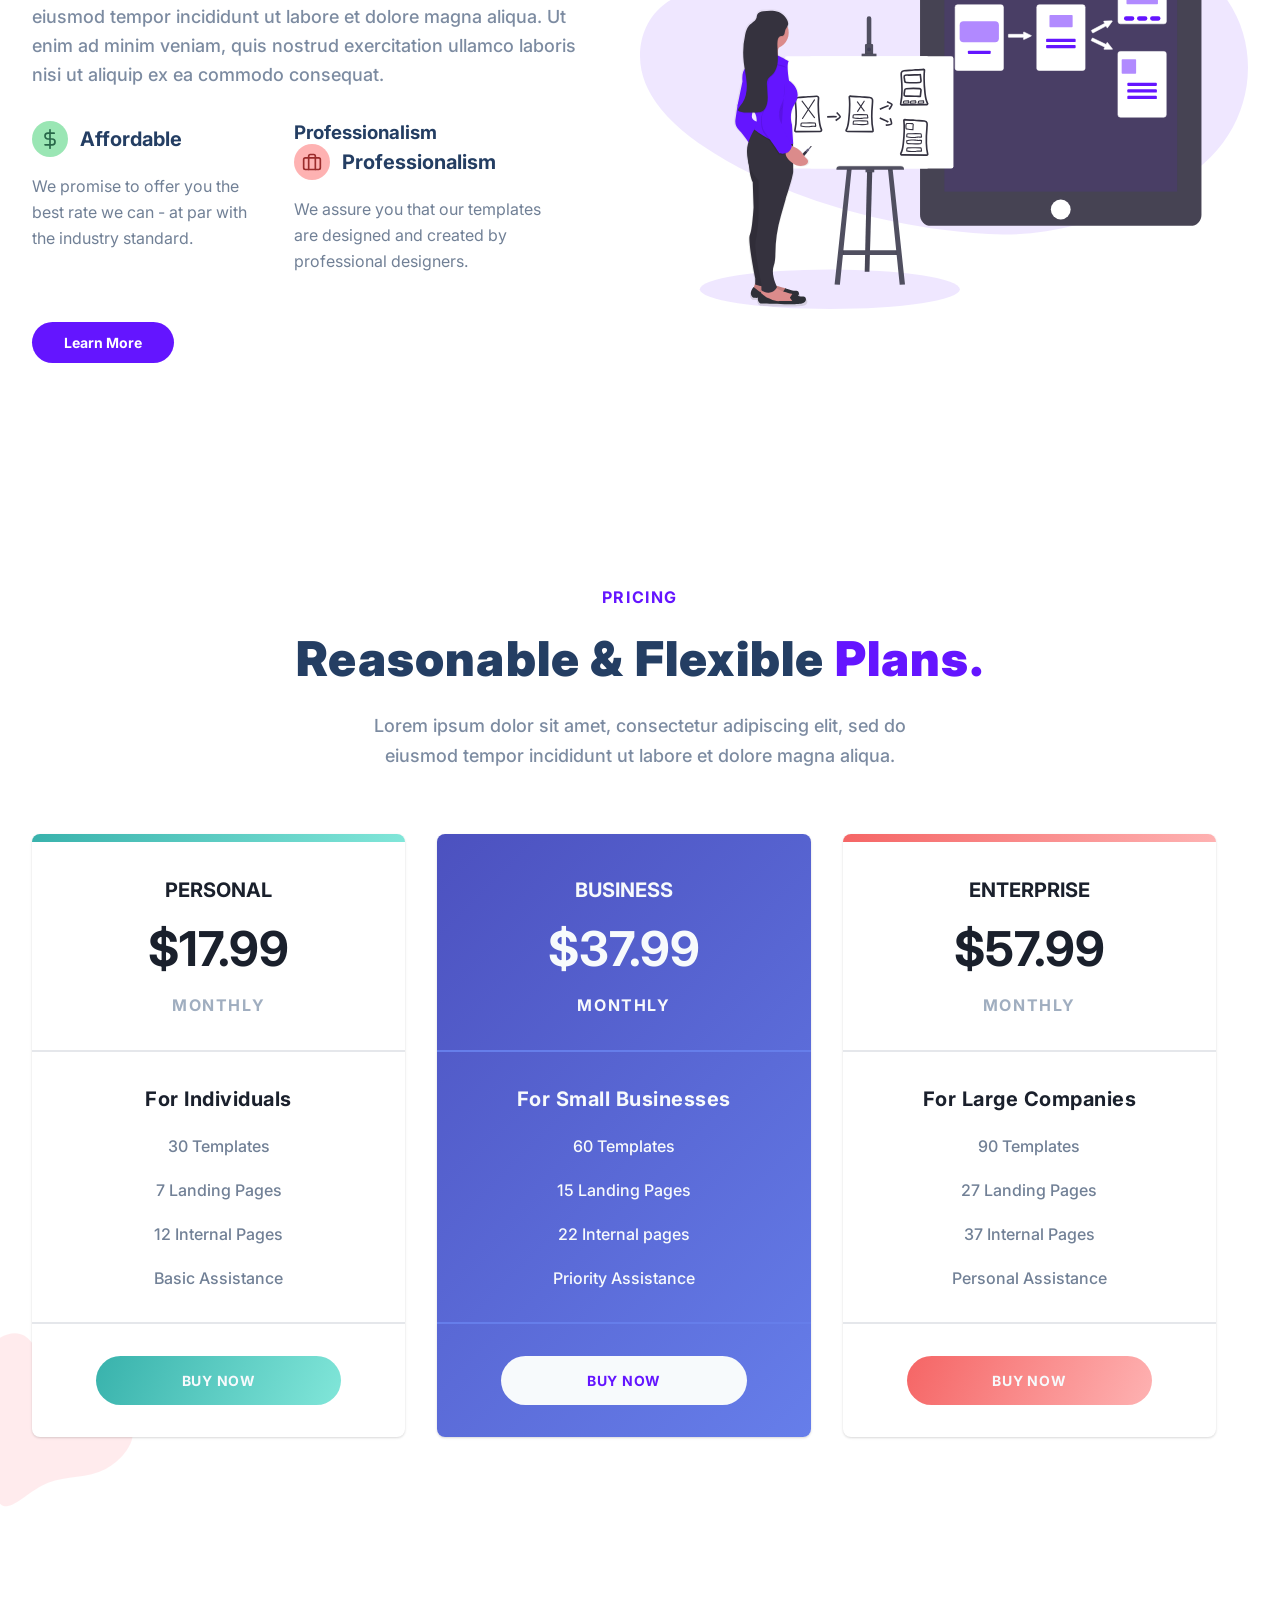
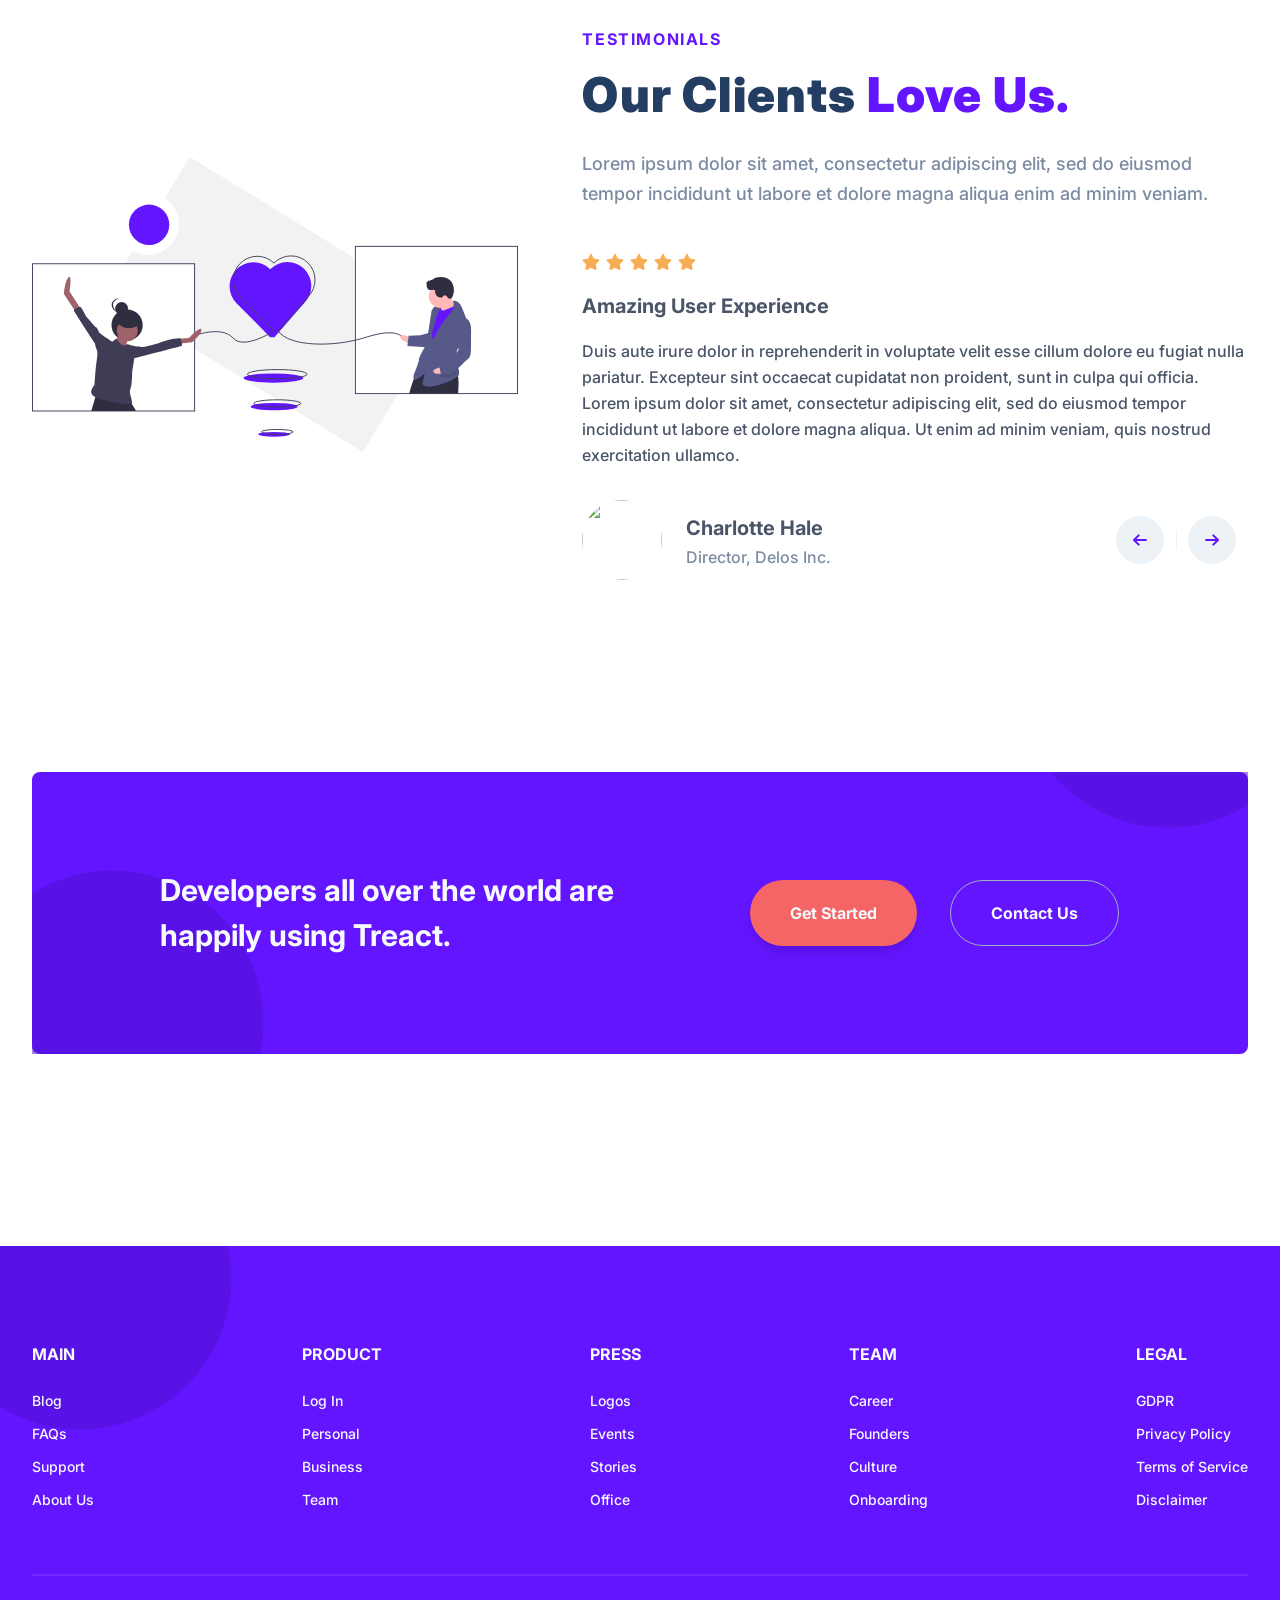
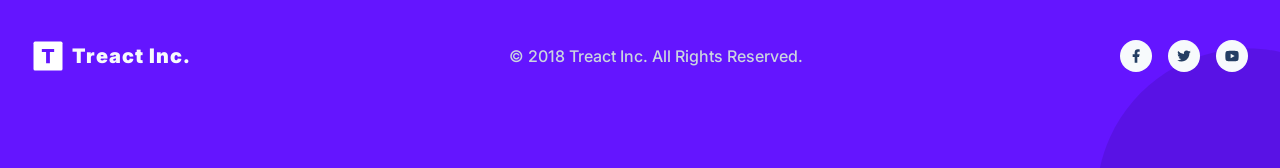
==== commit 487bd412: "module 2 final project" ====
--- a/index.html
+++ b/index.html
@@ -10,35 +10,31 @@
     <link rel="stylesheet" href="https://pro.fontawesome.com/releases/v5.10.0/css/all.css" crossorigin="anonymous" />
     <script src="script.js" defer></script>
 </head>
-
 <body>
-
     <section id="landing">
         <nav>
-            <div class="nav__logo">
-                <img class="nav__logo--img" src="./assets/logo.svg" alt="LOGO">
-                <div class="nav__logo--title">Treact</div>
-            </div>
-
-            <div class="nav__links">
-                <a href="#" class="nav__link">About</a>
-                <a href="#" class="nav__link">Blog</a>
-                <a href="#" class="nav__link">Pricing</a>
-                <a href="#" class="nav__link">Contact Us</a>
-                <a href="#" class="nav__link">Login</a>
-                <a href="#" class="nav__link nav__link--primary">Sign Up</a>
-            </div>
-
-            <button class="btn__menu" onclick="openMenu()">
-                <svg xmlns="http://www.w3.org/2000/svg" width="24" height="24" fill="none" stroke="currentColor"
-                    stroke-width="2" stroke-linecap="round" stroke-linejoin="round" class="btn__menu--svg">
-                    <line x1="3" y1="12" x2="21" y2="12"></line>
-                    <line x1="3" y1="6" x2="21" y2="6"></line>
-                    <line x1="3" y1="18" x2="21" y2="18"></line>
-                </svg>
-            </button>
+            <div class="nav__container">
+                <div class="nav__logo">
+                    <img class="nav__logo--img" src="./assets/logo.2c489fc453a1783cbadacf914efa3df6.svg" alt="LOGO">
+                    <div class="nav__logo--title">Treact</div>
+                </div>
+                <div class="nav__links">
+                    <a href="#" class="nav__link">About</a>
+                    <a href="#" class="nav__link">Blog</a>
+                    <a href="#" class="nav__link">Pricing</a>
+                    <a href="#" class="nav__link">Contact Us</a>
+                    <a href="#" class="nav__link">Login</a>
+                    <a href="#" class="nav__link nav__link--primary">Sign Up</a>
+                </div>
+                <button class="btn__menu" onclick="openMenu()">
+                    <svg xmlns="http://www.w3.org/2000/svg" width="24" height="24" fill="none" stroke="currentColor"
+                        stroke-width="2" stroke-linecap="round" stroke-linejoin="round" class="btn__menu--svg">
+                        <line x1="3" y1="12" x2="21" y2="12"></line>
+                        <line x1="3" y1="6" x2="21" y2="6"></line>
+                        <line x1="3" y1="18" x2="21" y2="18"></line>
+                    </svg>
+                </button>
         </nav>
-
         <div class="menu">
             <button class="btn__menu--close" onclick="closeMenu()">
                 <svg xmlns="http://www.w3.org/2000/svg" width="24" height="24" fill="none" stroke="currentColor"
@@ -47,7 +43,6 @@
                     <line x1="6" y1="6" x2="18" y2="18"></line>
                 </svg>
             </button>
-
             <div class="menu__links">
                 <a href="#" class="menu__link" onclick="closeMenu()">About</a>
                 <a href="#" class="menu__link" onclick="closeMenu()">Blog</a>
@@ -57,7 +52,6 @@
                 <a href="#" class="menu__link menu__link--primary" onclick="closeMenu()">Sign Up</a>
             </div>
         </div>
-
         <header>
             <div class="container">
                 <div class="row">
@@ -456,7 +450,7 @@
         </section>
         <section id="testimonials">
             <div class="container">
-                <div class="row__">
+                <div class="row">
                     <img src="./assets/love-illustration.c759090fa833369ad6ffb6eb19cacb3e.svg"
                         class="testimonials__img">
                     <div class="testimonials__description">
@@ -538,11 +532,14 @@
                             <div class="start__title">
                                 Developers all over the world are happily using Treact.
                             </div>
-                            <div class="start__button">
+                            <div class="start__buttons">
                                 <button class="start__button btn">Get Started</button>
                                 <button class="start__button btn">Contact Us</button>
                             </div>
                         </div>
+                    </div>
+                </div>
+            </div>
         </section>
     </main>
     <footer>
--- a/style.css
+++ b/style.css
@@ -93,6 +93,7 @@
 nav {
   padding-top: 32px;
   display: flex;
+  align-items: center;
 }
 .nav__logo {
   display: flex;
@@ -752,7 +753,7 @@
   color: #6415ff;
   background-color: #f7fafc;
 }
-.plan:nth-child(2) .plan__stripes {
+.plan:nth-child(2) .plan__stripe {
   visibility: hidden;
 }
 .plan:nth-child(3) .plan__stripe,
@@ -798,7 +799,7 @@
   width: 256px;
   opacity: 0.25;
 }
-.plans {
+.pricing__plans {
   display: flex;
   position: relative;
   flex-direction: row;
@@ -809,6 +810,7 @@
 /* TESTIMONIALS */
 section #testimonials {
   padding: 0px;
+  align-items: center;
 }
 
 #testimonials .container {
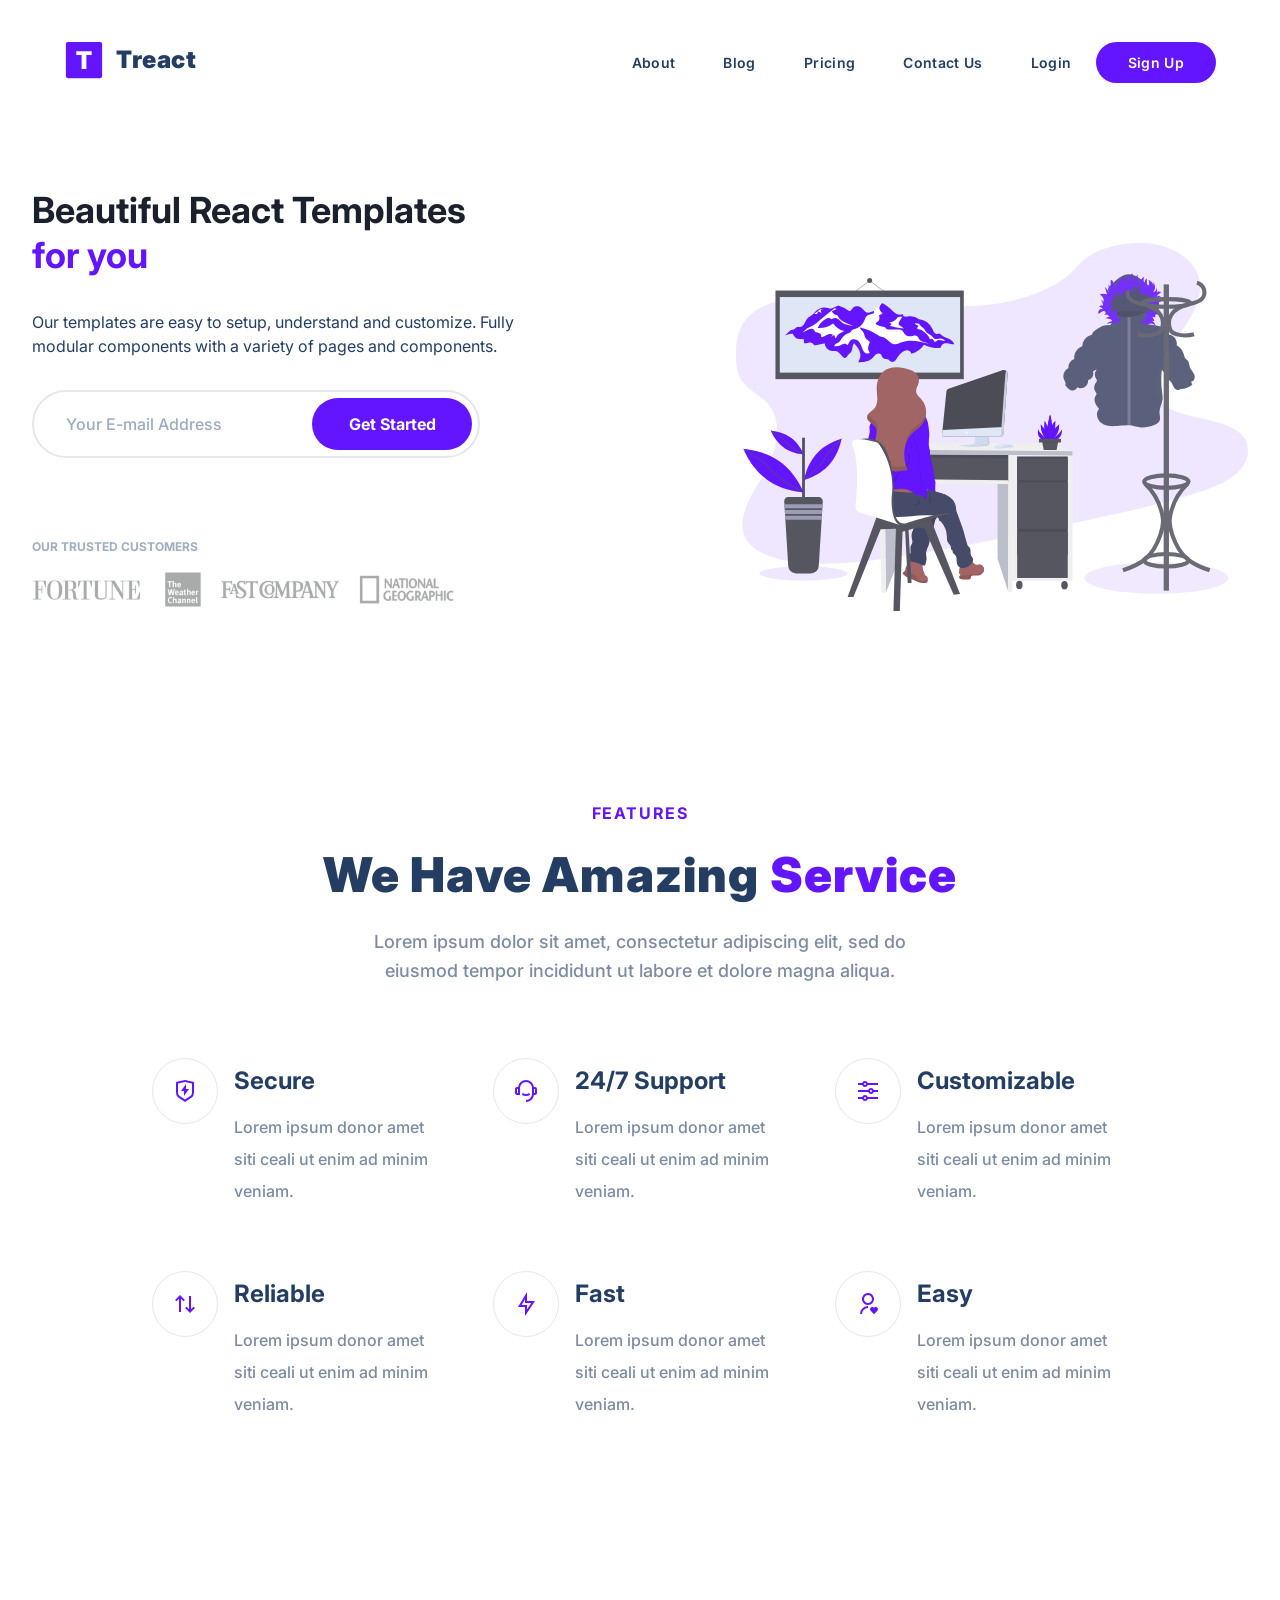
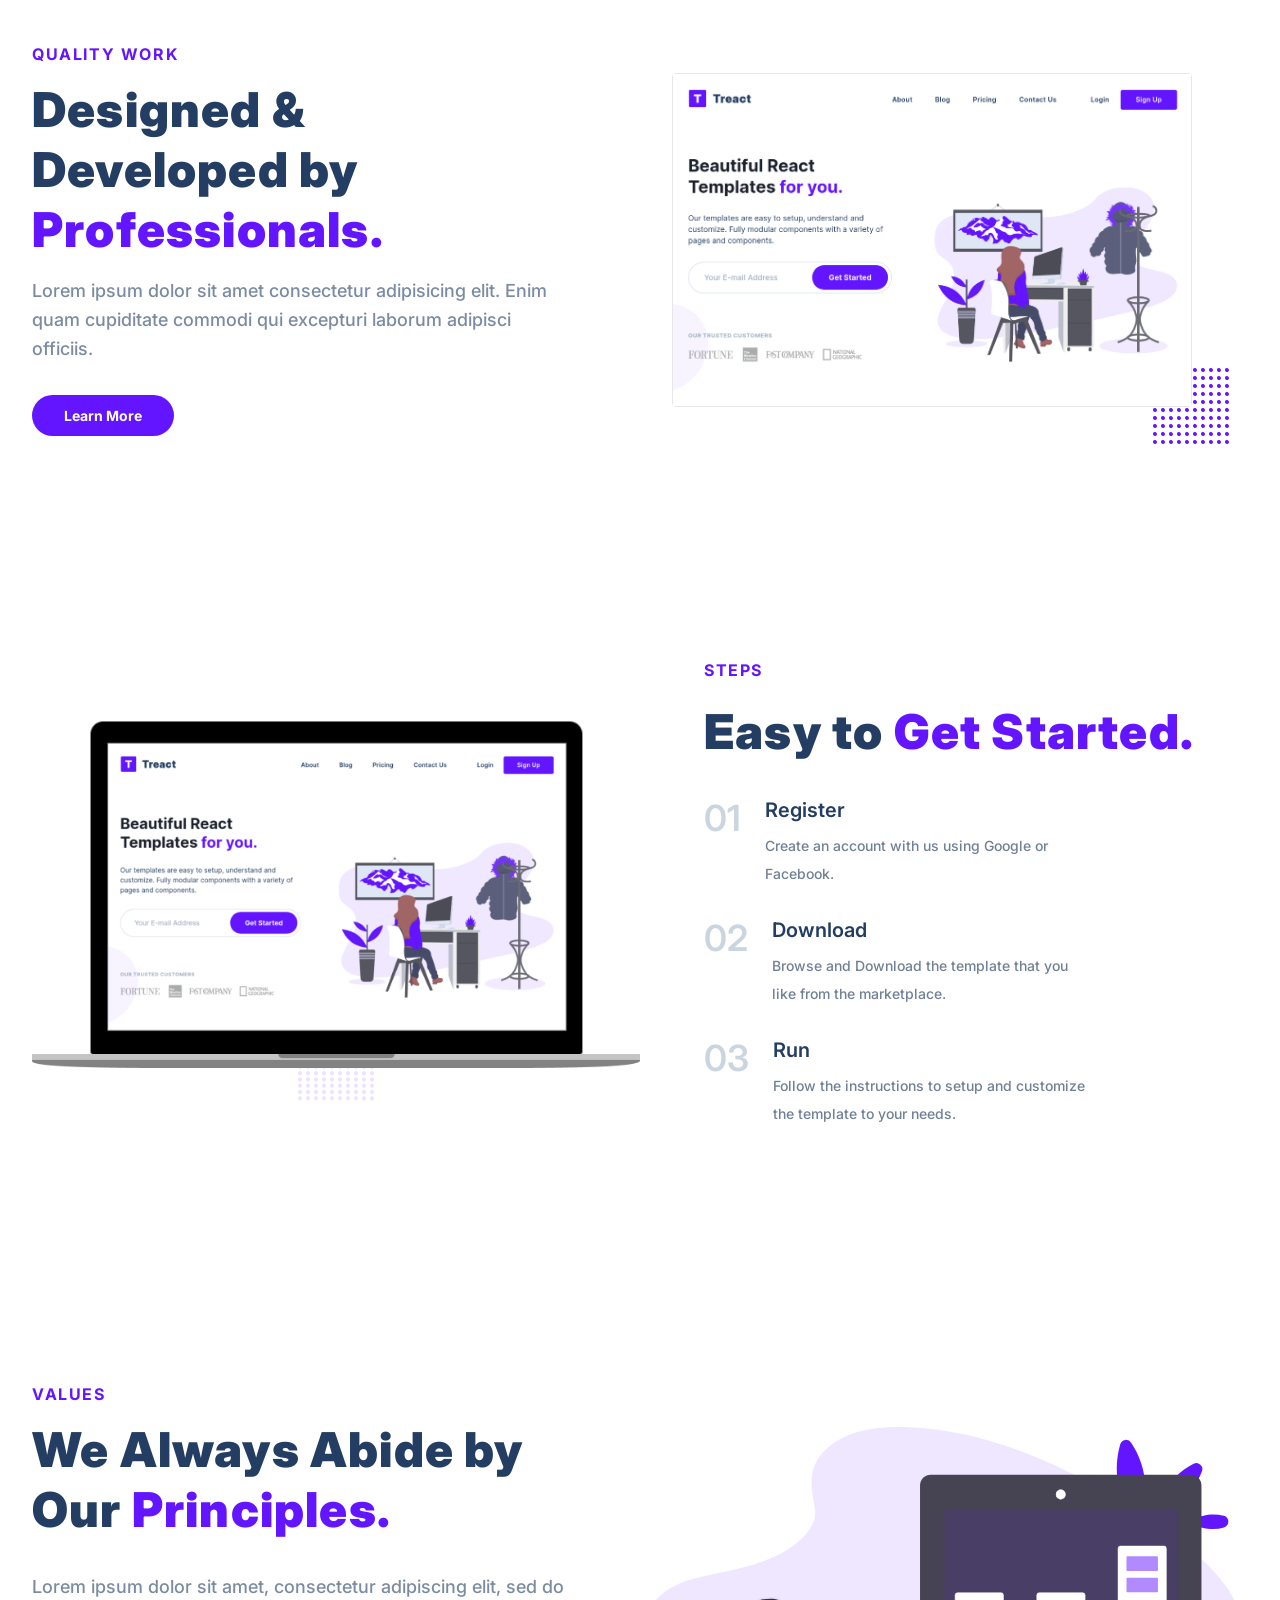
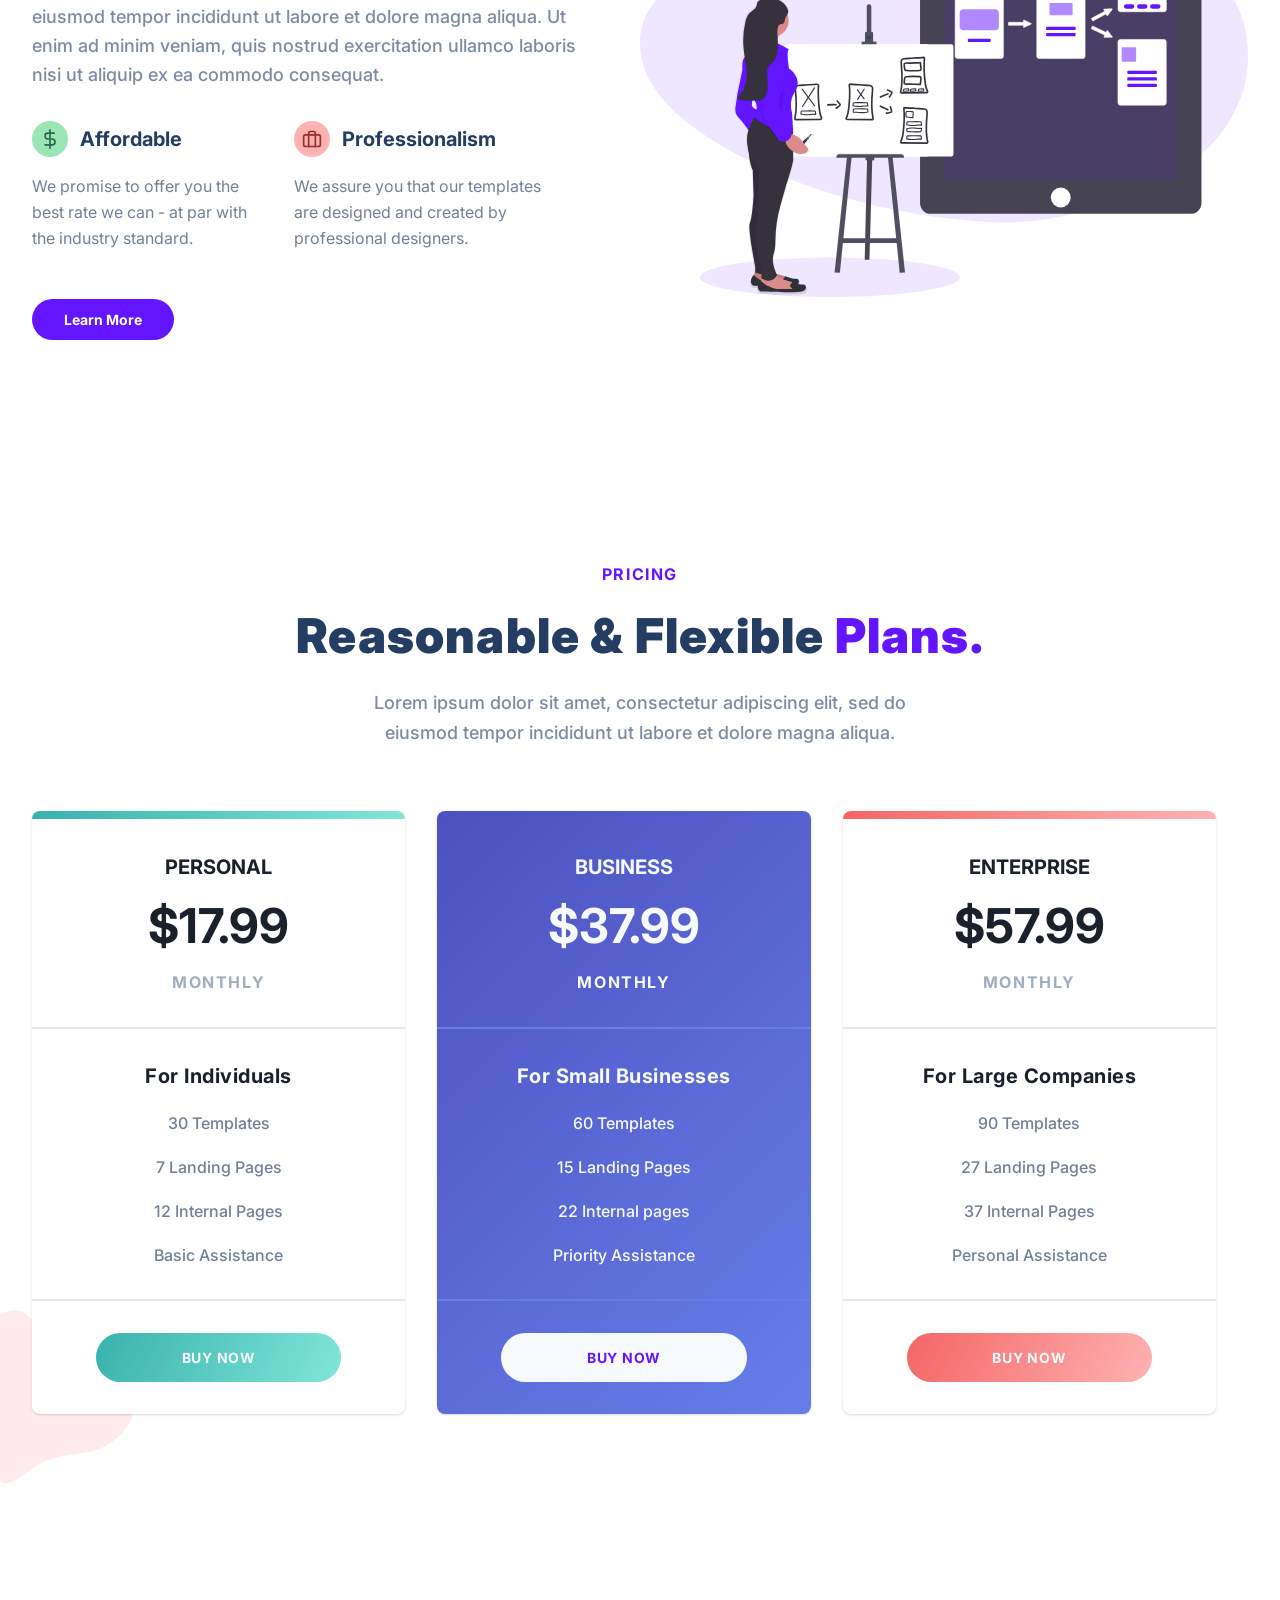
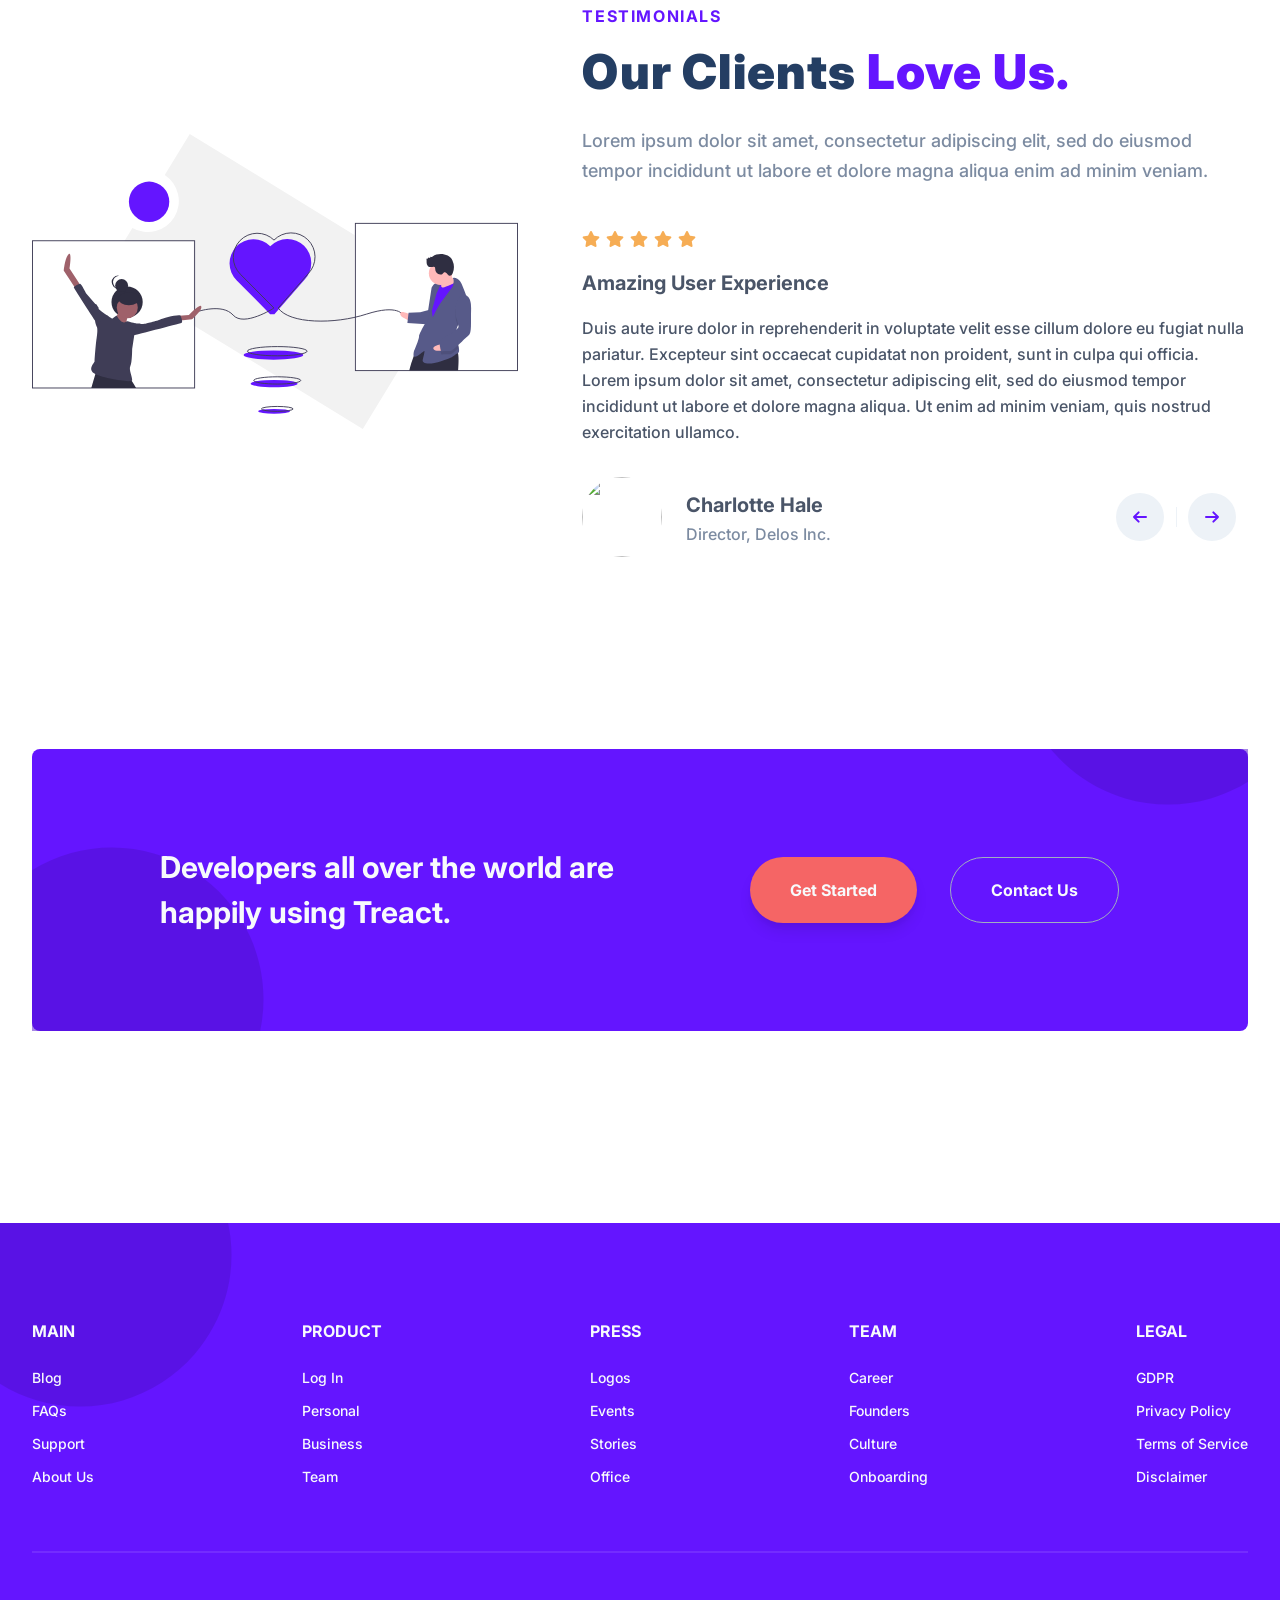
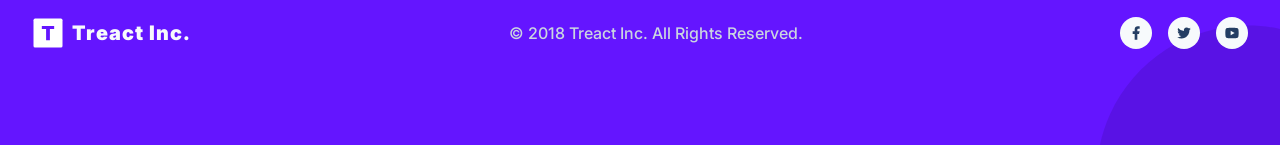
==== commit e3d4cb32: "module 2 final project" ====
--- a/index.html
+++ b/index.html
@@ -343,7 +343,6 @@
                                 </div>
                             </div>
                             <div class="value">
-                                <h3 class="value__title">Professionalism</h3>
                                 <div class="value__title">
                                     <figure class="value__img--wrapper">
                                         <!-- TO GET THIS ICON GO TO https://feathericons.com -->
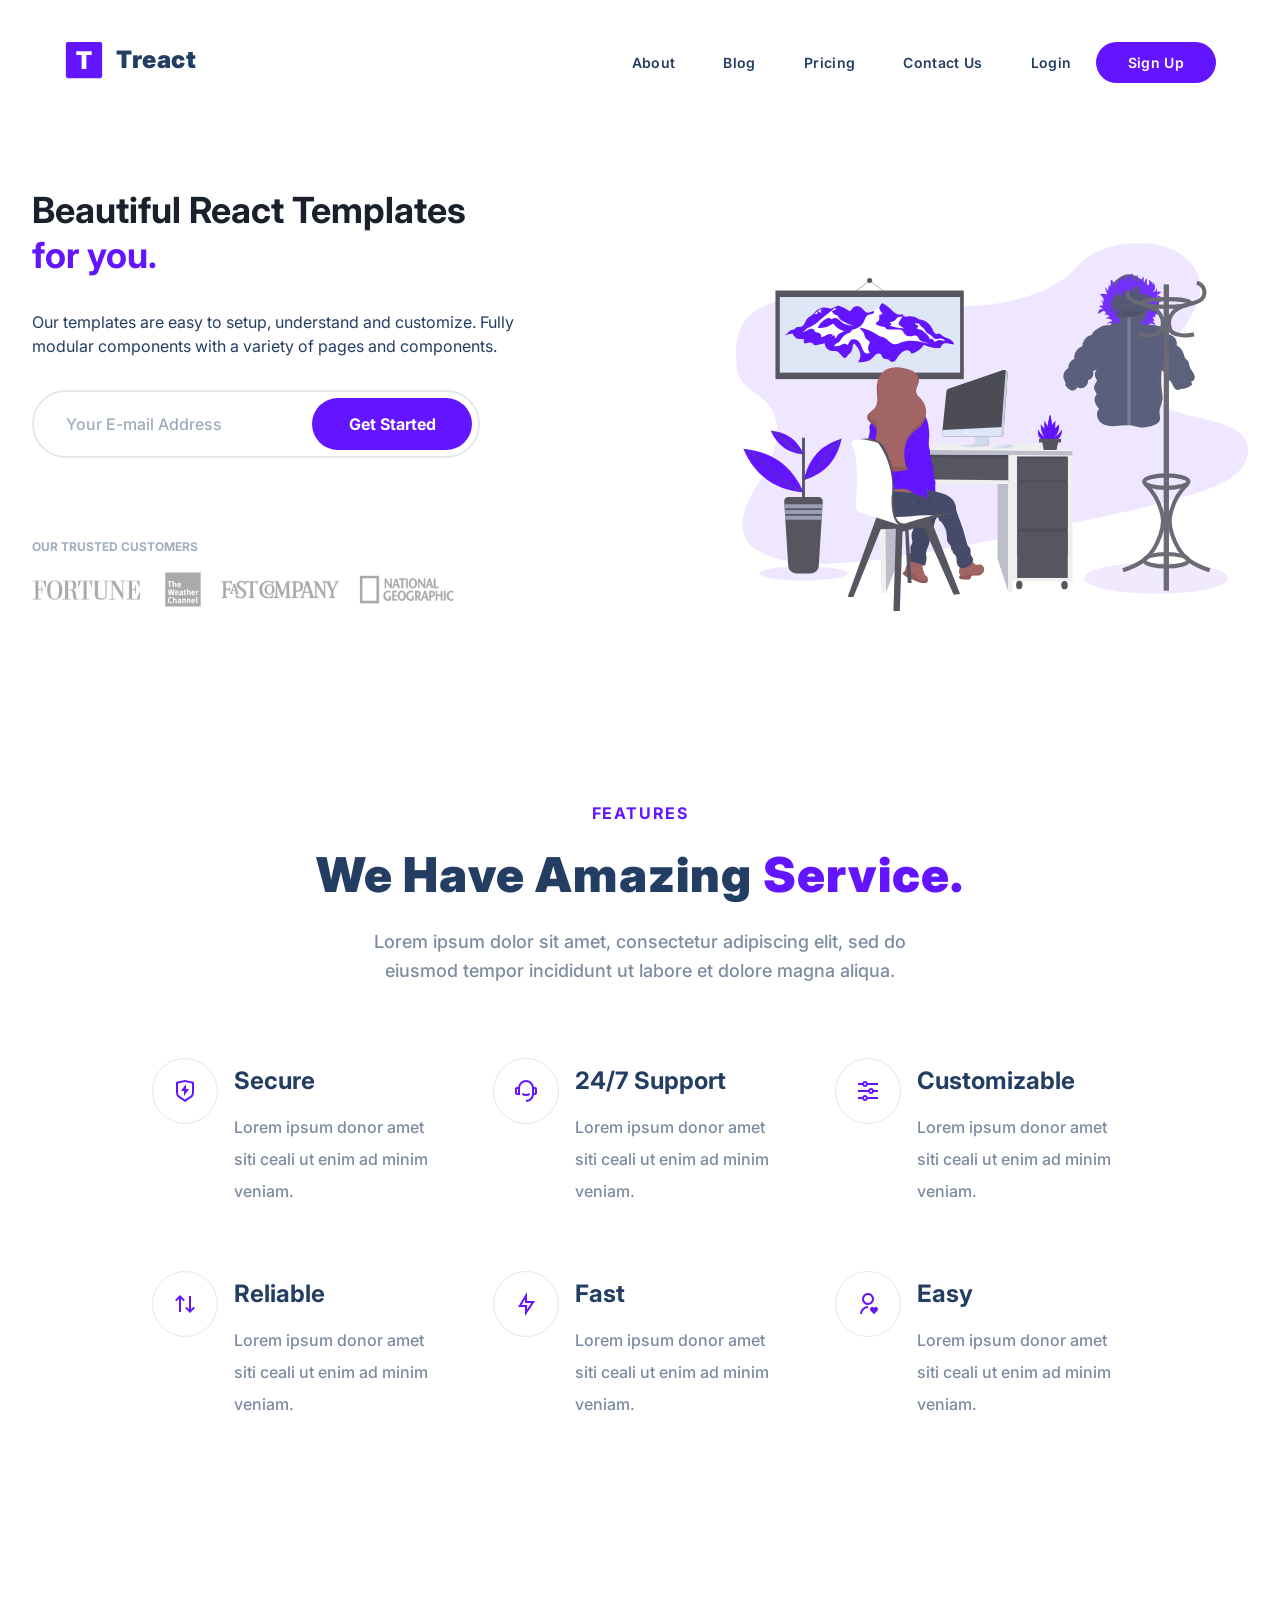
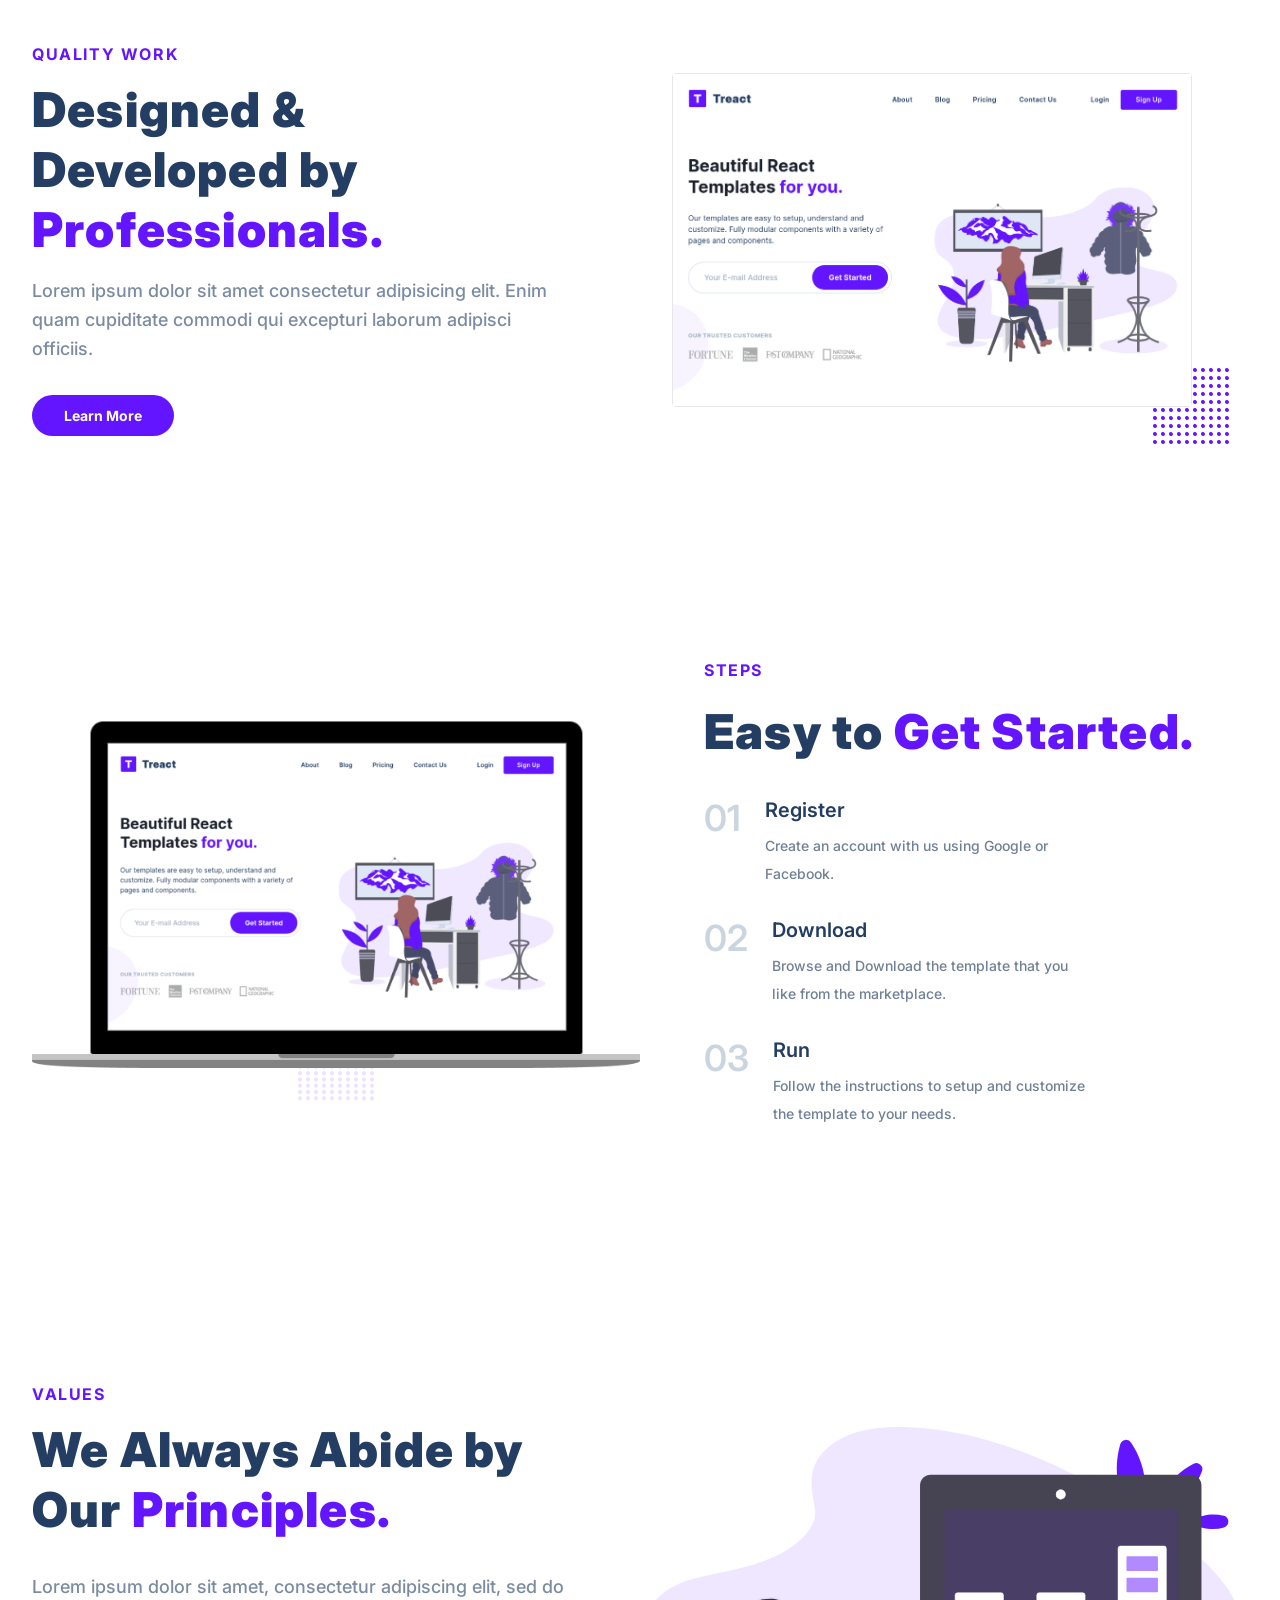
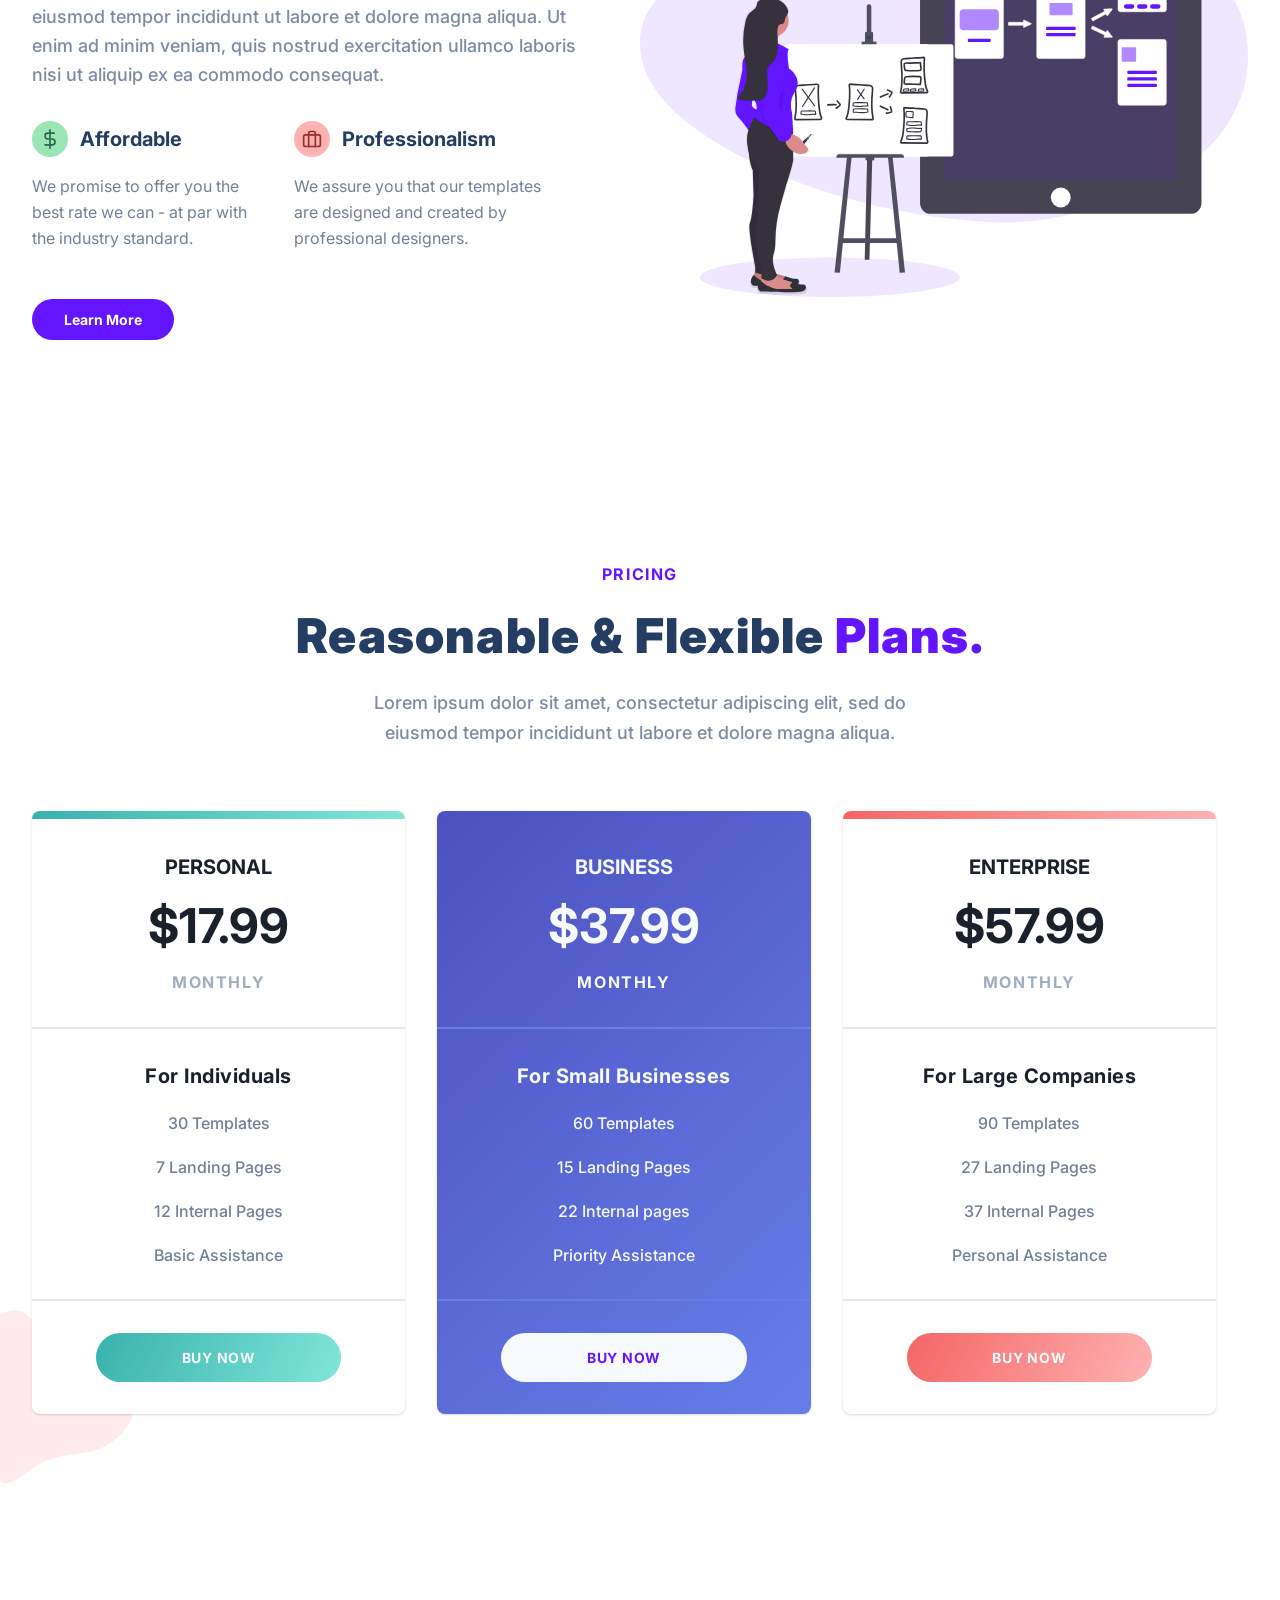
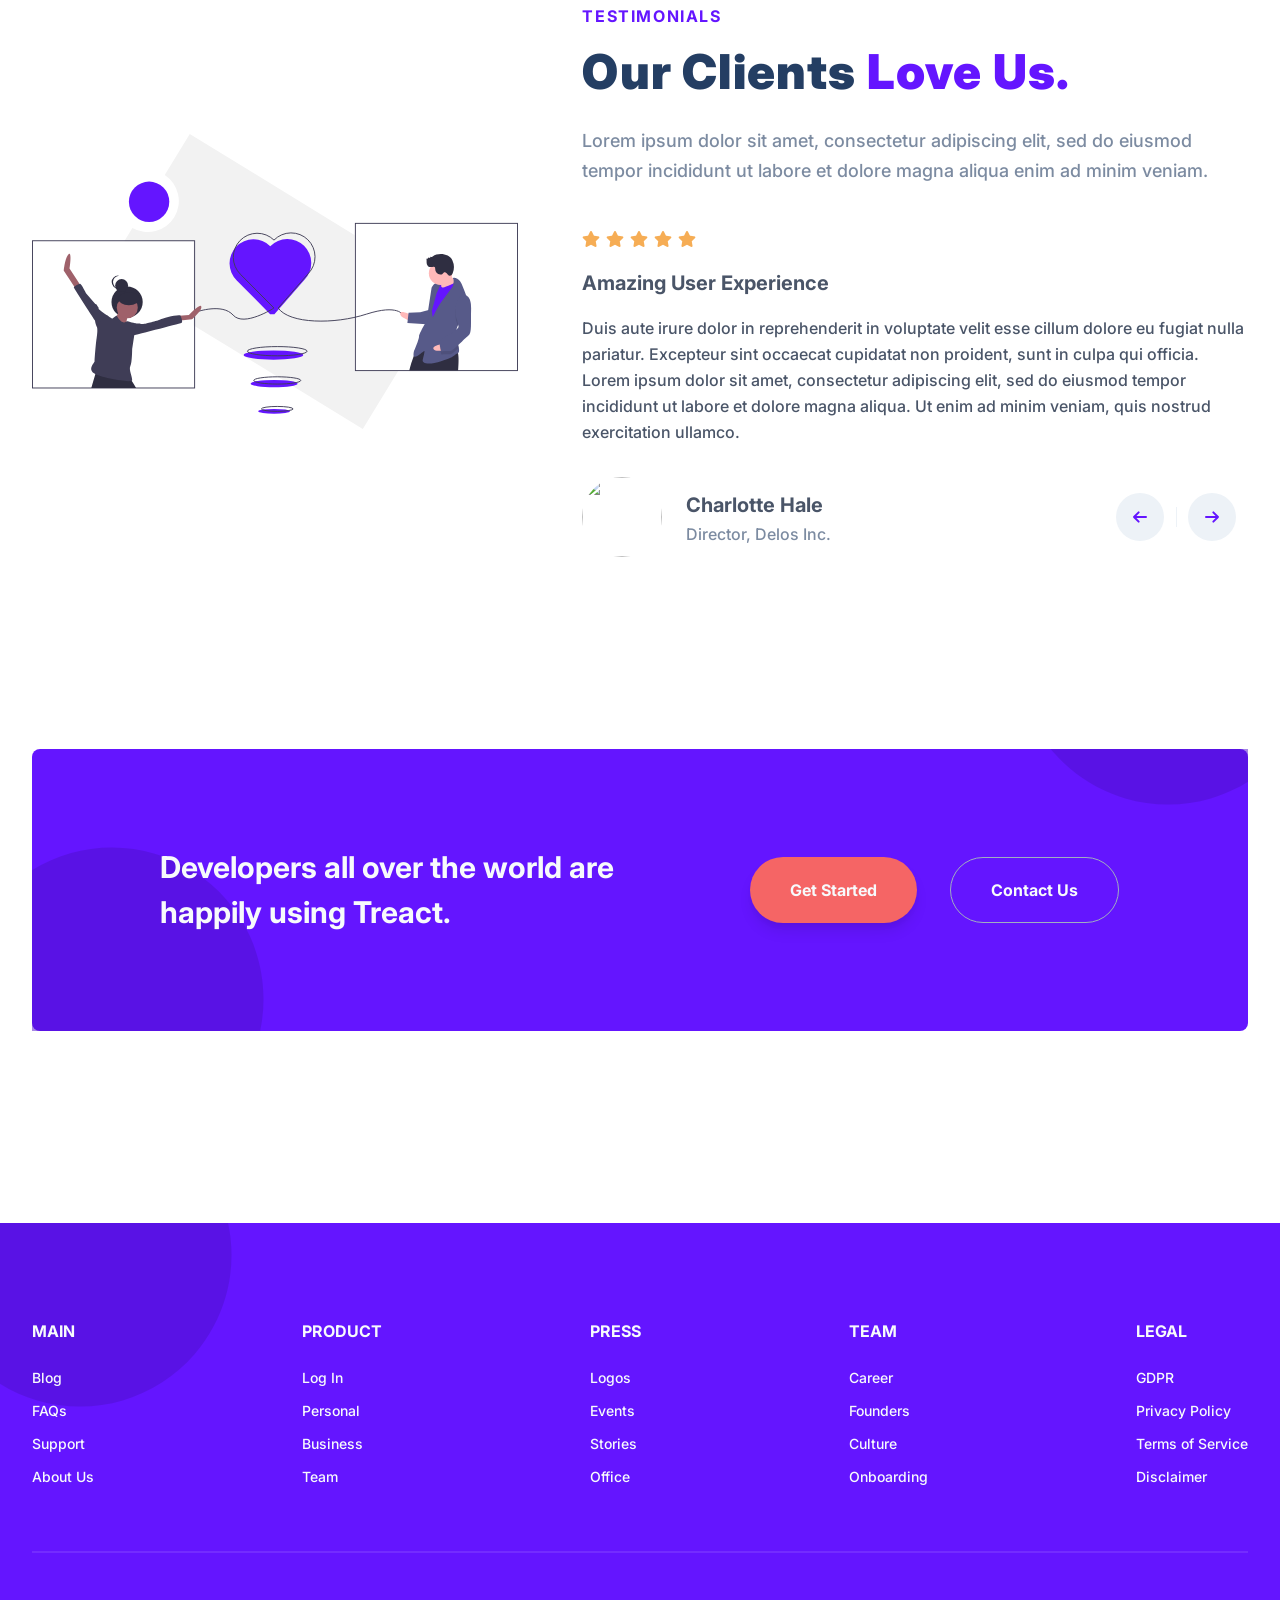
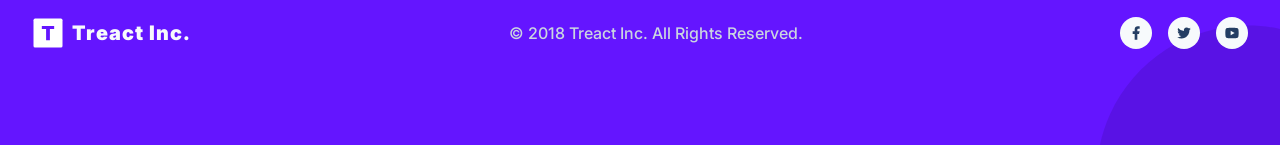
==== commit 7061c9f7: "module 2 final project" ====
--- a/index.html
+++ b/index.html
@@ -58,7 +58,7 @@
                     <div class="header__description">
                         <h1>
                             Beautiful React Templates
-                            <span class="purple">for you</span>
+                            <span class="purple">for you.</span>
                         </h1>
 
                         <p class="header__description--para">
@@ -92,7 +92,7 @@
                     <h4 class="section__tag">FEATURES</h4>
                     <h2 class="section__title">
                         We Have Amazing
-                        <span class="purple">Service</span>
+                        <span class="purple">Service.</span>
                     </h2>
 
                     <p class="section__para">
--- a/style.css
+++ b/style.css
@@ -92,6 +92,11 @@
 
 nav {
   padding-top: 32px;
+  display: flex;
+  align-items: center;
+}
+
+.nav__comtainer {
   display: flex;
   align-items: center;
 }
@@ -1265,7 +1270,7 @@
     max-width: 20rem;
     flex-direction: column;
   }
-  .plans {
+  .pricing__plans {
     flex-direction: column;
     align-items: center;
   }
@@ -1460,7 +1465,7 @@
   .btn {
     line-height: 1.5;
   }
-  .plan__price {
+  .pricing__plan {
     font-size: 36px;
   }
   .plan__bottom {
